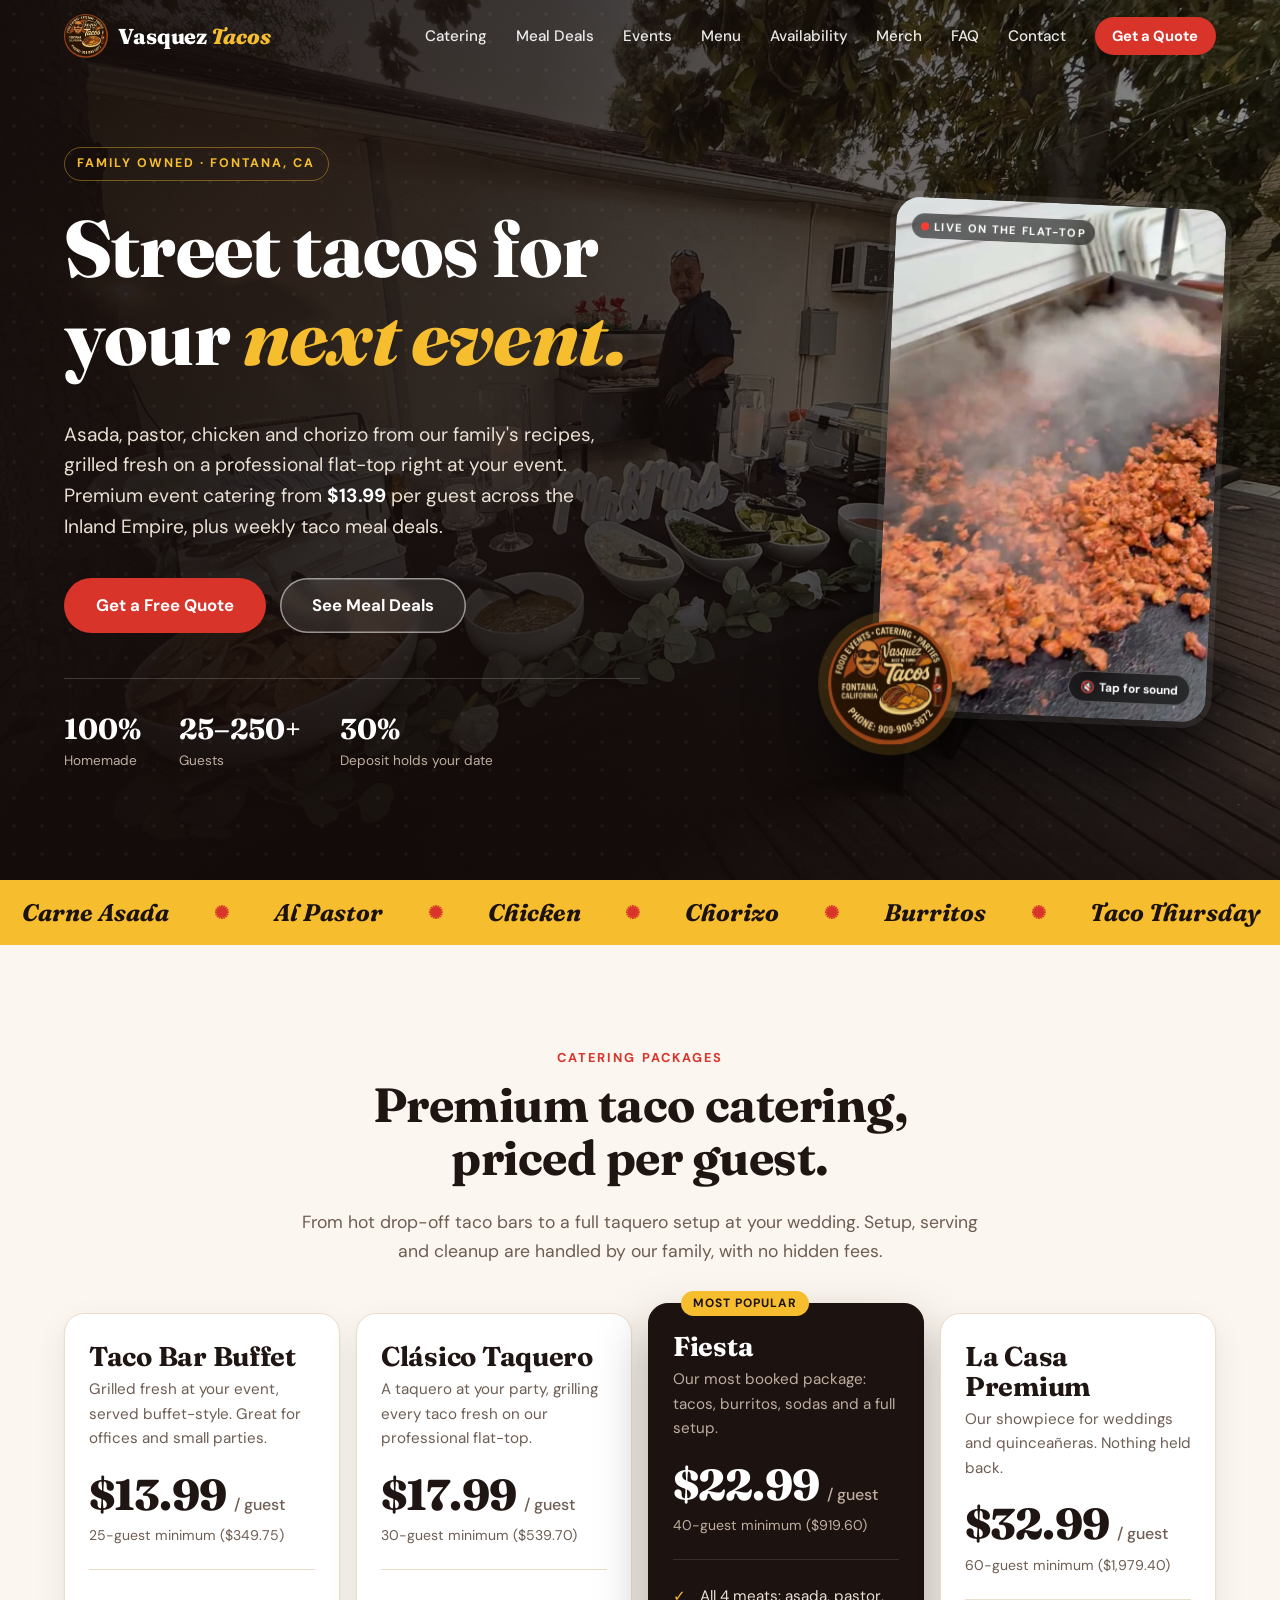
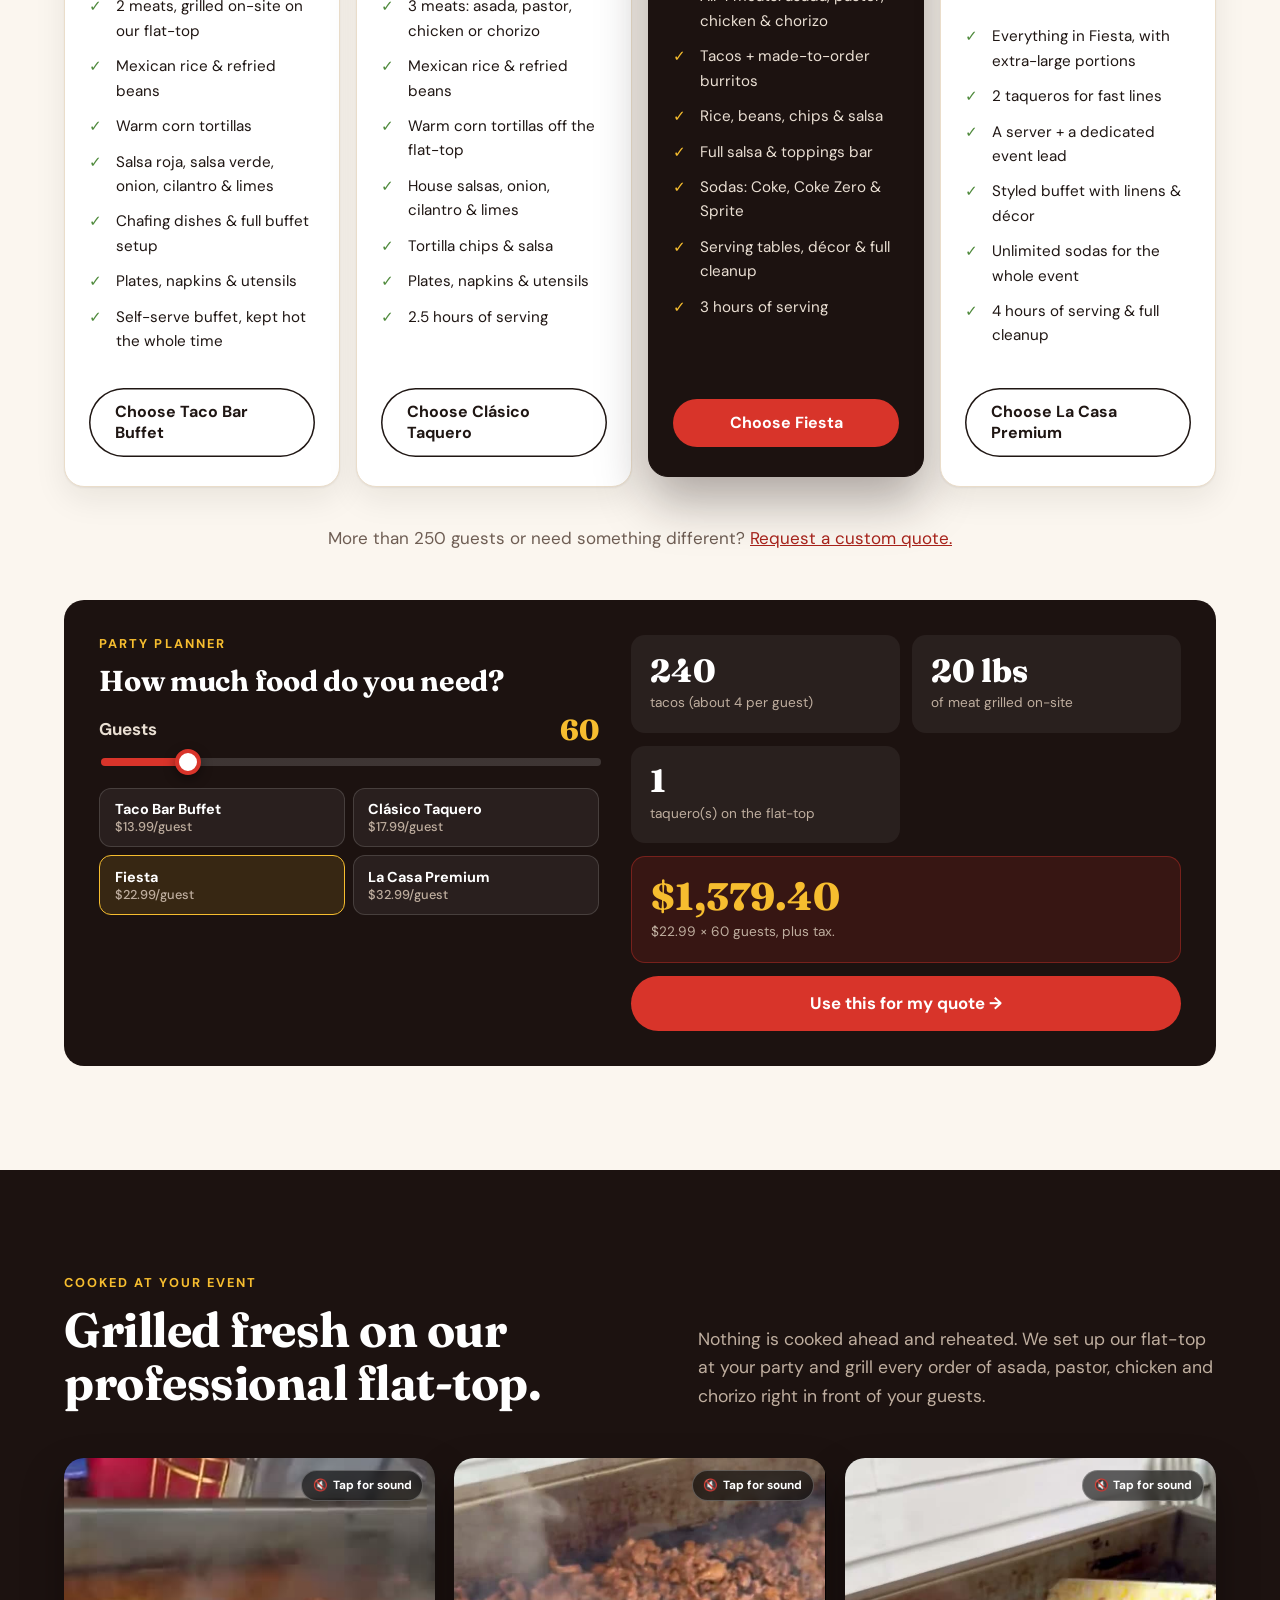
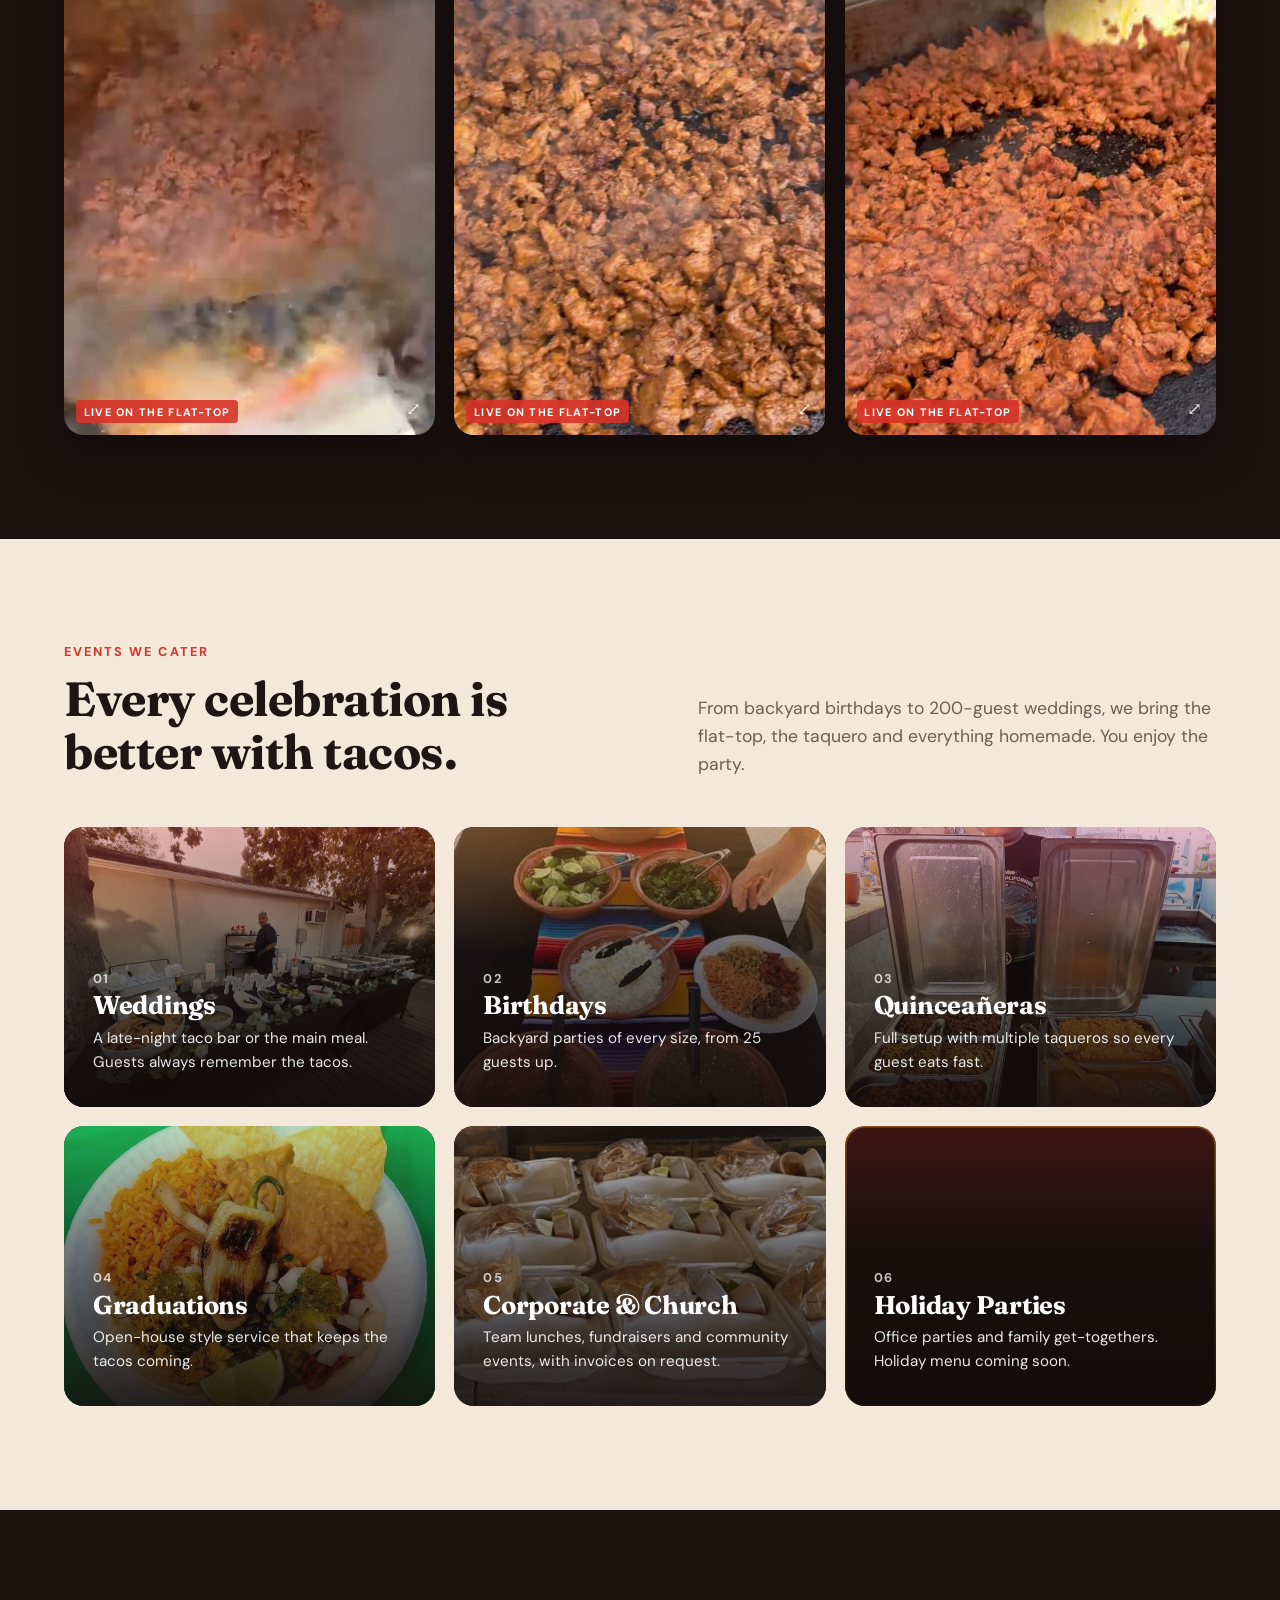
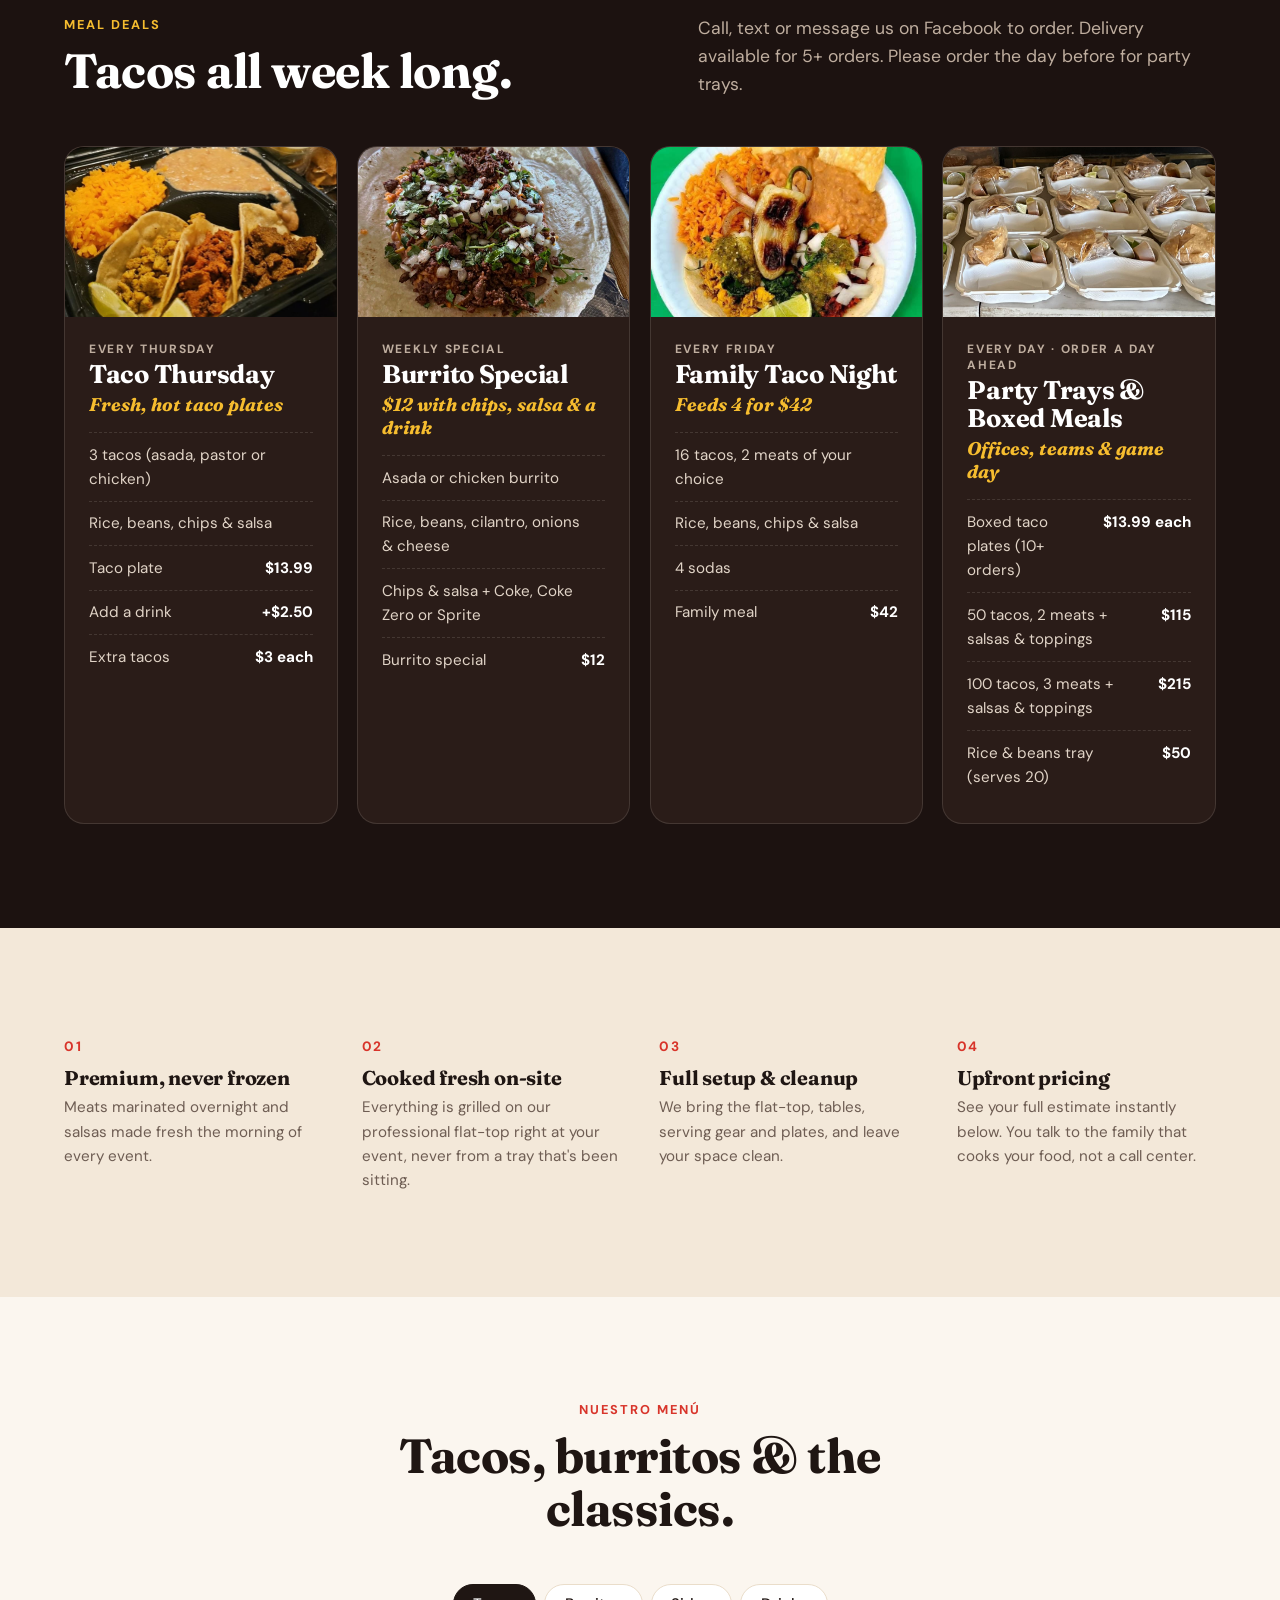
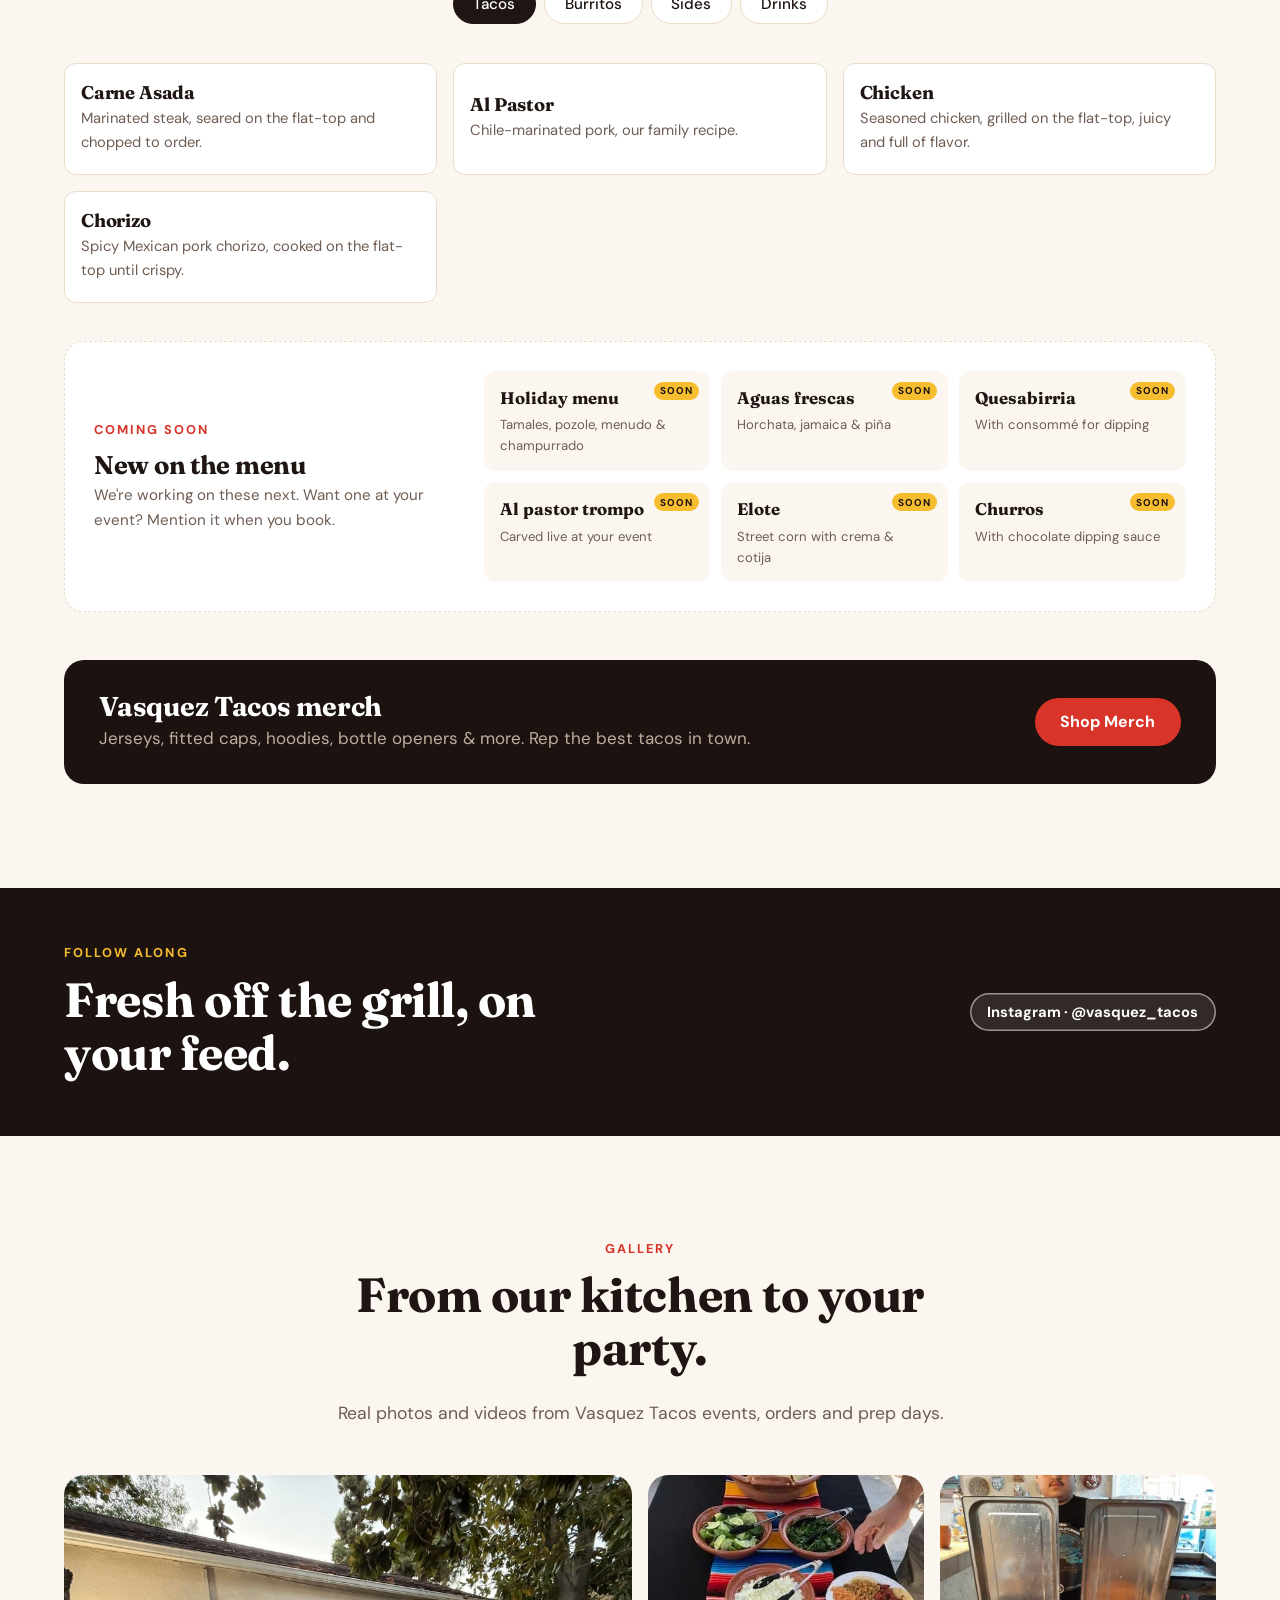
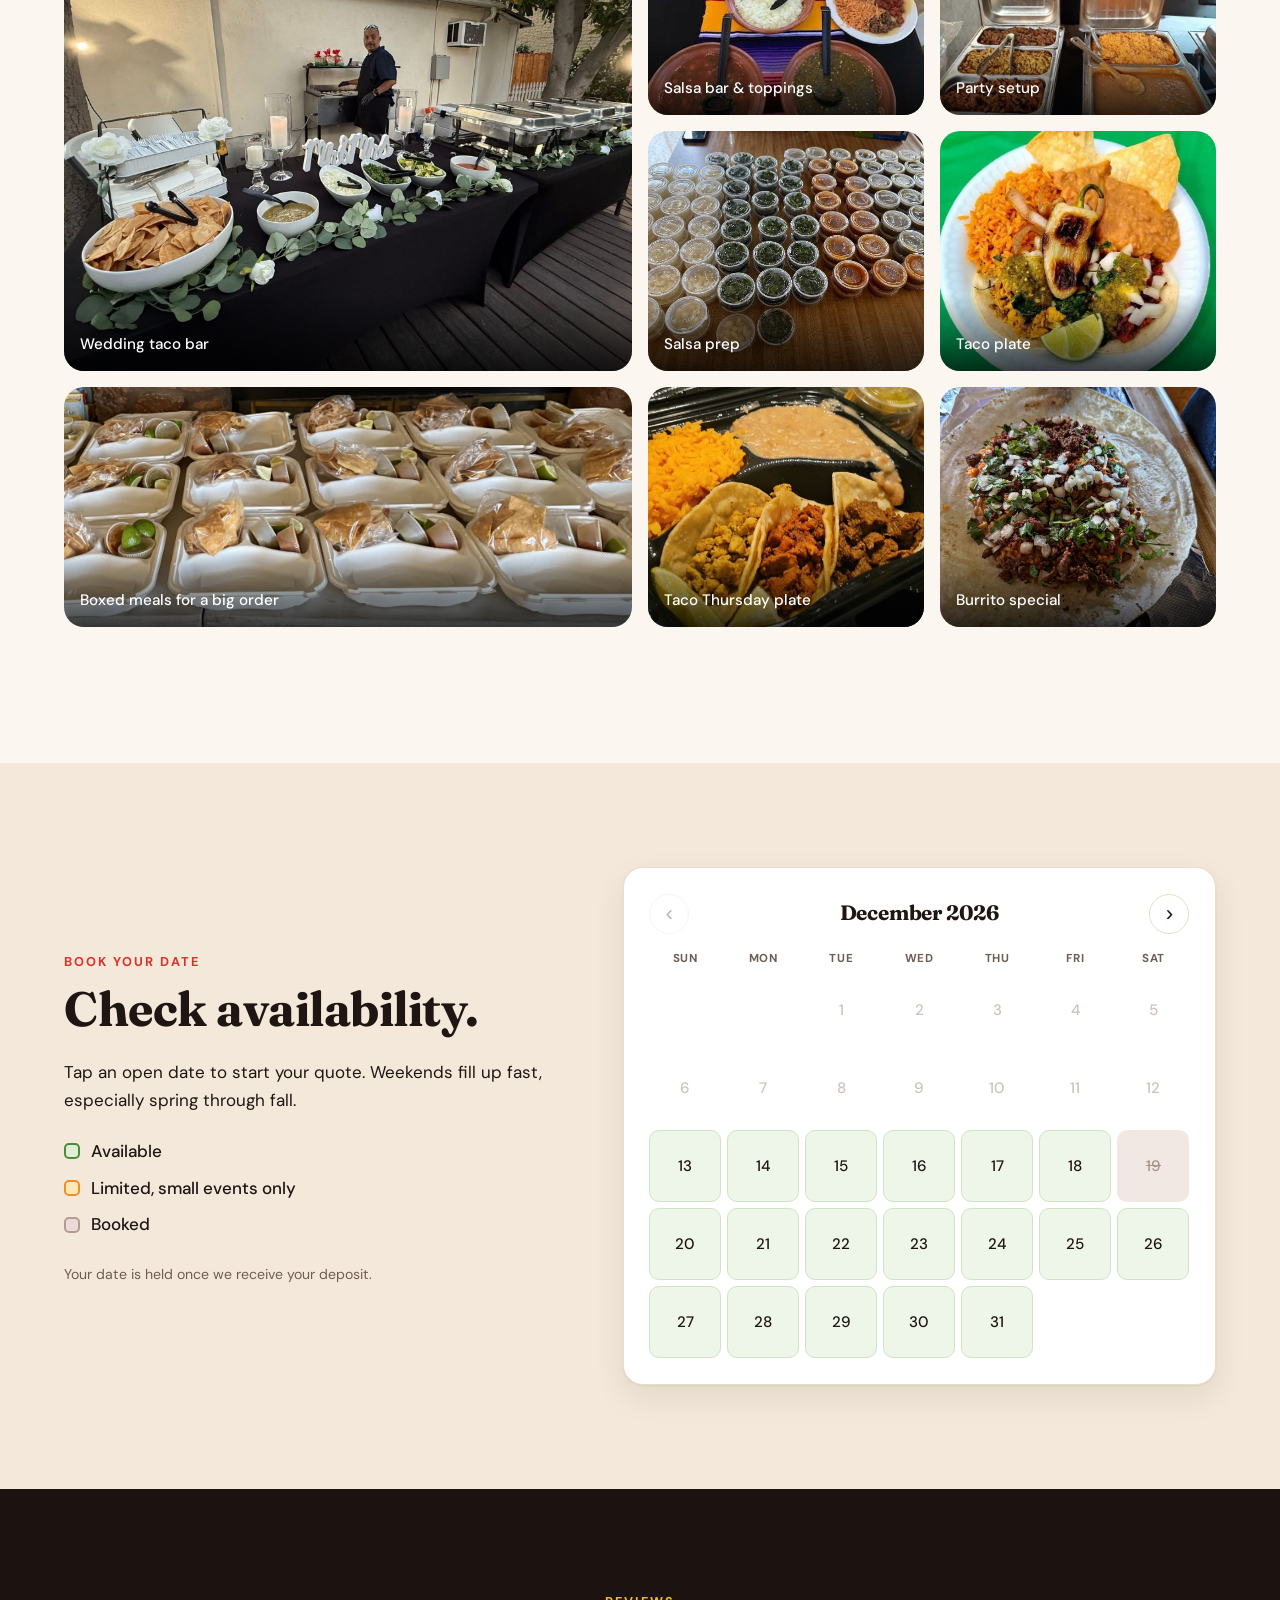
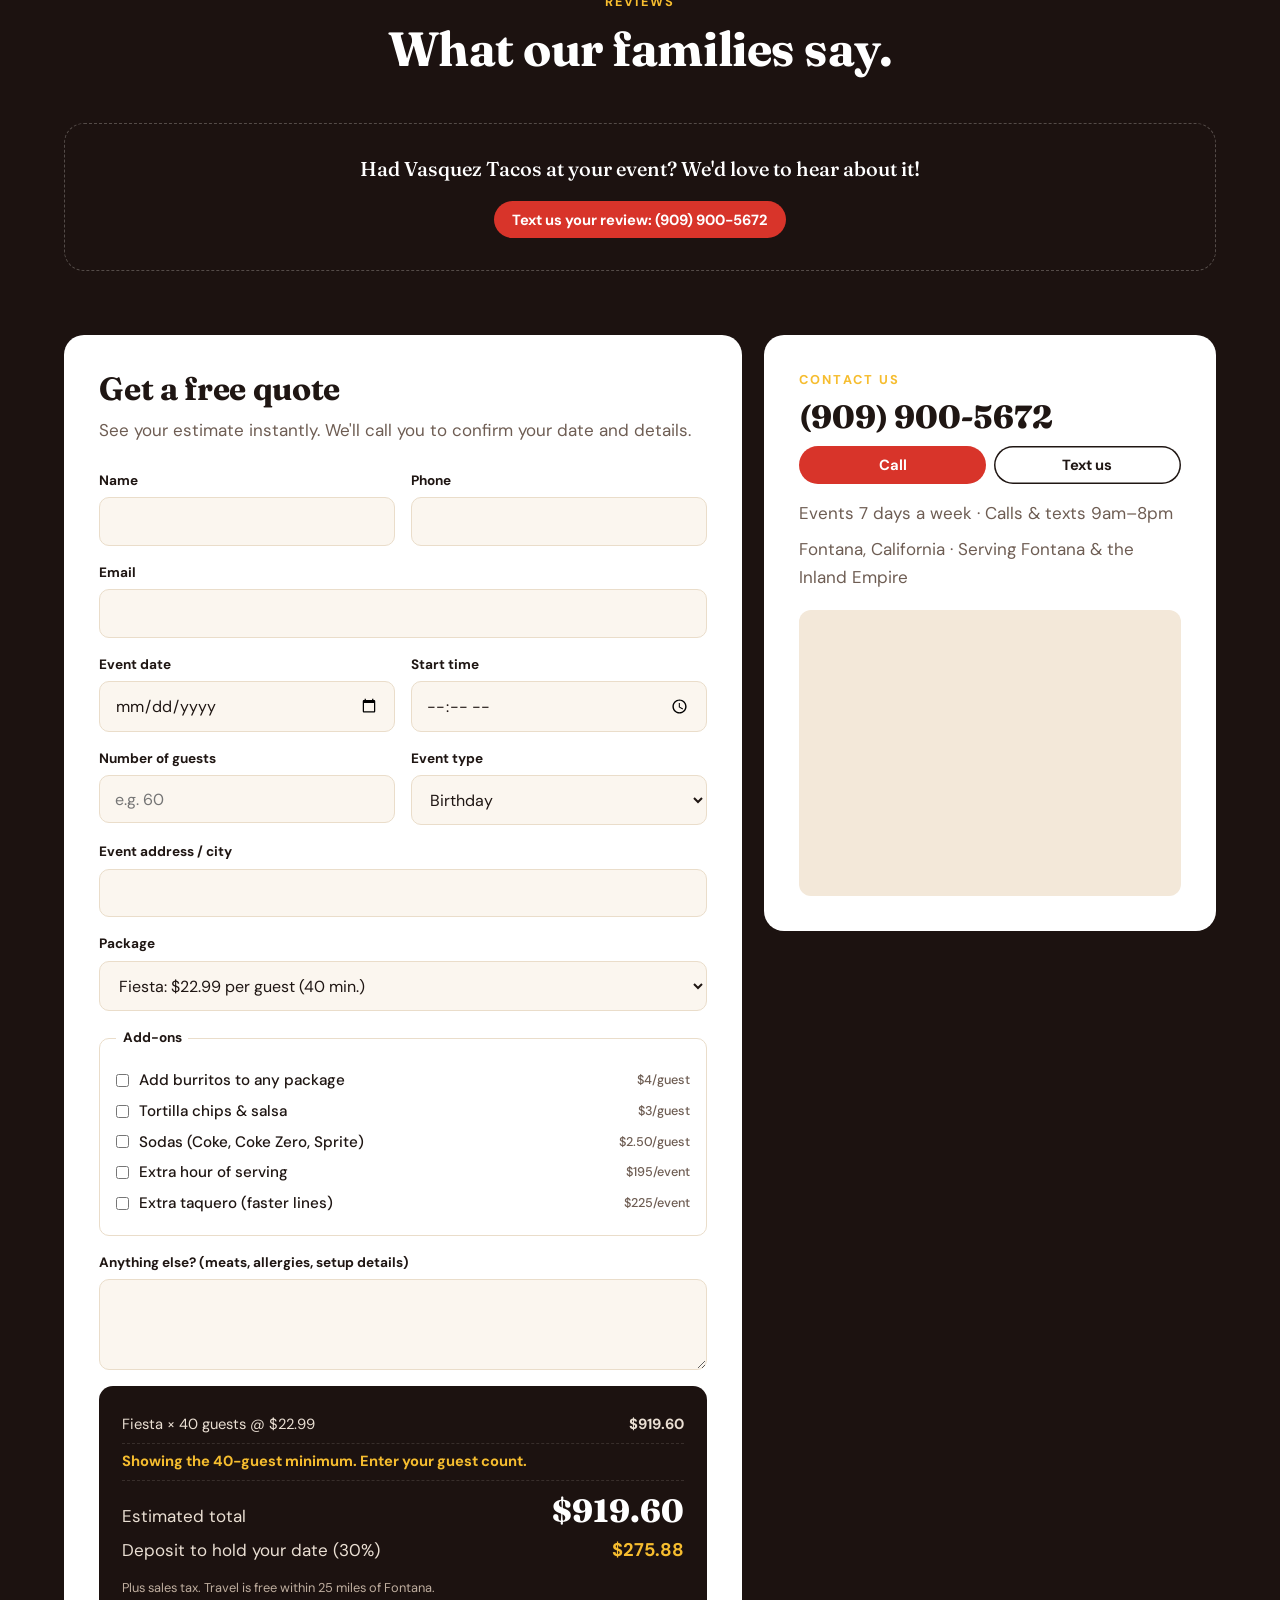
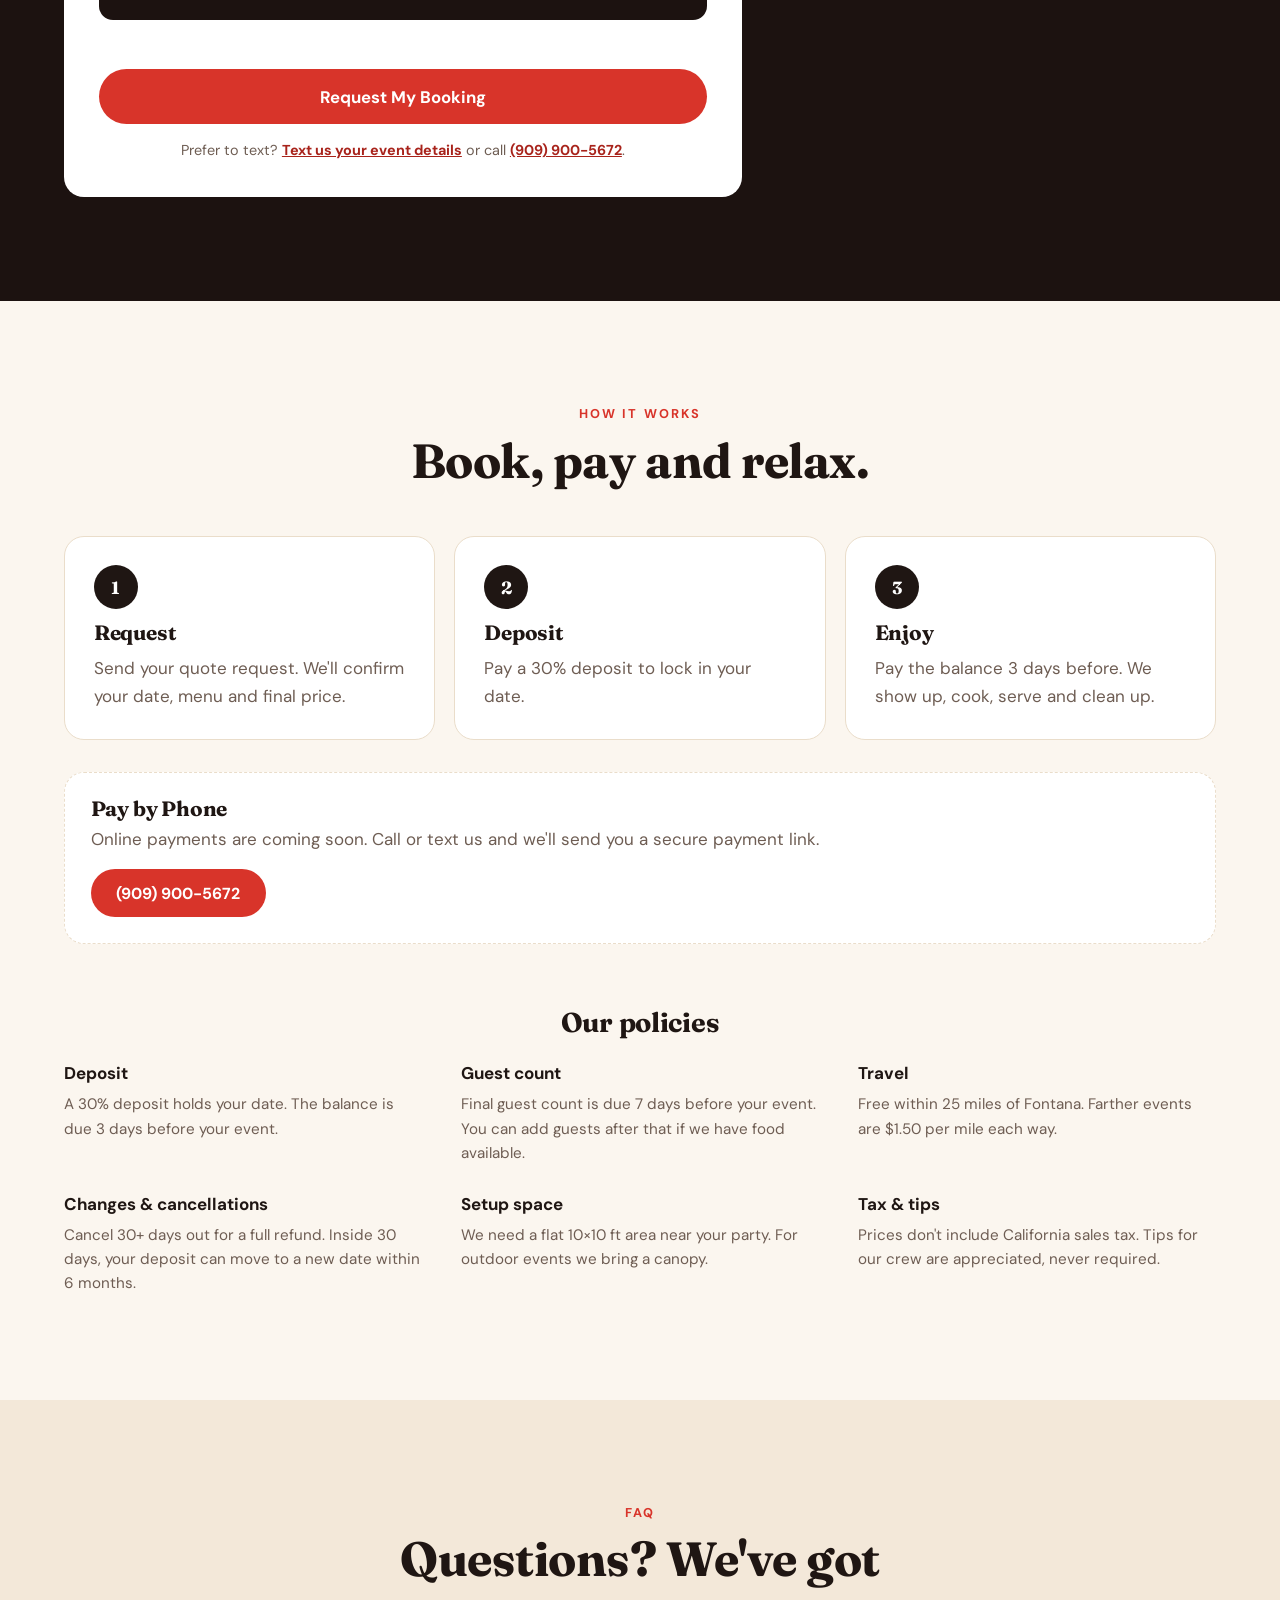
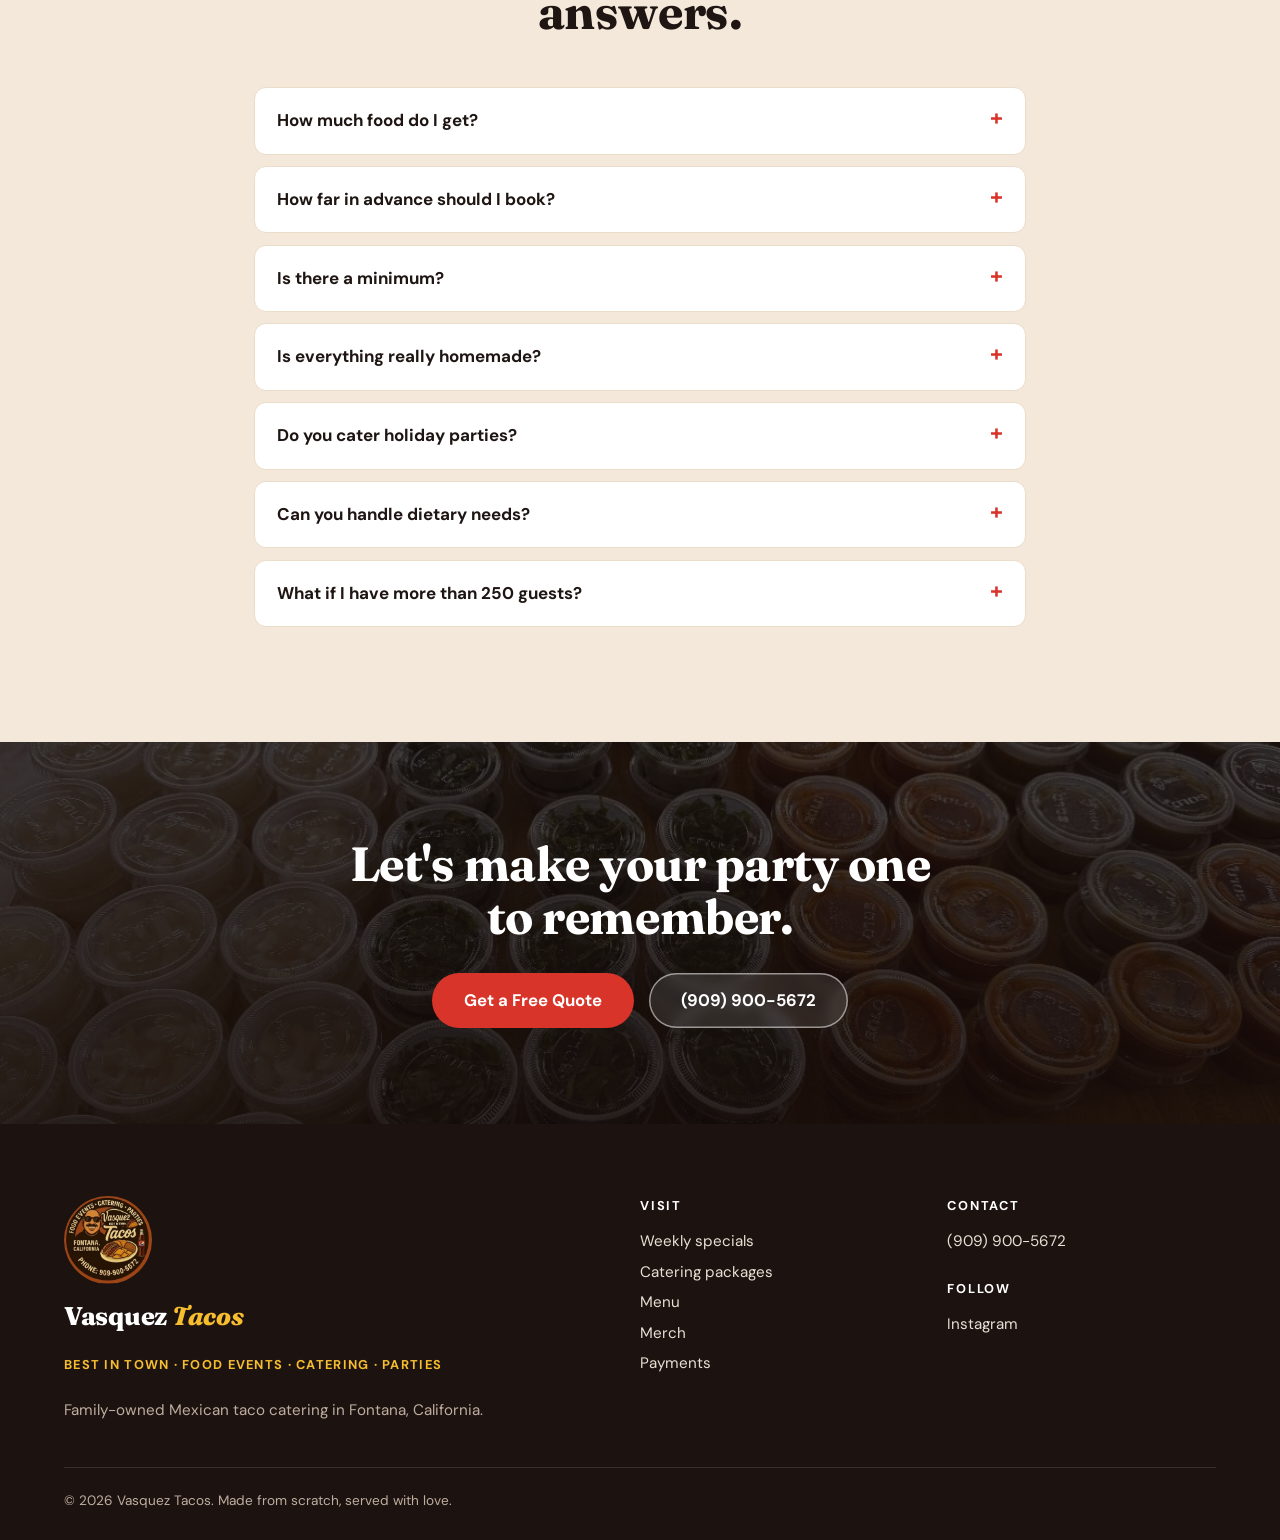
==== index.html @ ffb5591c "Video sound, story viewer, and party planner - Normalized audio on all videos with sound - Tap-for-s" ====
<!doctype html>
<html lang="en">
<head>
  <meta charset="utf-8">
  <meta name="viewport" content="width=device-width, initial-scale=1">
  <title>Vasquez Tacos | Taco Catering in Fontana, CA</title>
  <meta name="description" content="Vasquez Tacos is a family-owned taco catering company in Fontana, California. Premium taco catering from $13.99 per guest, plus Taco Thursday plates and burrito specials.">
  <meta name="theme-color" content="#1c1210">
  <link rel="icon" href="logo.jpg">
  <link rel="preconnect" href="https://fonts.googleapis.com">
  <link rel="preconnect" href="https://fonts.gstatic.com" crossorigin>
  <link href="https://fonts.googleapis.com/css2?family=Fraunces:ital,opsz,wght@0,9..144,500;0,9..144,700;0,9..144,800;1,9..144,700;1,9..144,800&family=DM+Sans:wght@400;500;700&display=swap" rel="stylesheet">
  <link rel="stylesheet" href="styles.css">
</head>
<body>

  <header class="nav">
    <div class="wrap nav-inner">
      <a href="#top" class="logo">
        <img src="logo.jpg" alt="" class="logo-img" width="44" height="44">
        <span class="logo-text">Vasquez <em>Tacos</em></span>
      </a>
      <button class="nav-toggle" aria-label="Open menu" aria-expanded="false">&#9776;</button>
      <nav class="nav-links">
        <a href="#packages">Catering</a>
        <a href="#specials">Meal Deals</a>
        <a href="#events">Events</a>
        <a href="#menu">Menu</a>
        <a href="#availability">Availability</a>
        <a href="merch.html">Merch</a>
        <a href="#faq">FAQ</a>
        <a href="#contact">Contact</a>
        <a href="#quote" class="btn btn-small">Get a Quote</a>
      </nav>
    </div>
  </header>

  <main id="top">

    <!-- HERO -->
    <section class="hero">
      <div class="wrap hero-inner">
        <div>
          <p class="eyebrow">Family owned · Fontana, CA</p>
          <h1>Street tacos for your <em>next event.</em></h1>
          <p class="lead">Asada, pastor, chicken and chorizo from our family's recipes, grilled fresh on a professional flat-top right at your event. Premium event catering from <strong data-from-price></strong> per guest across the Inland Empire, plus weekly taco meal deals.</p>
          <div class="hero-cta">
            <a href="#quote" class="btn btn-lg">Get a Free Quote</a>
            <a href="#specials" class="btn btn-lg btn-ghost">See Meal Deals</a>
          </div>
          <ul class="hero-stats">
            <li><b>100%</b><span>Homemade</span></li>
            <li><b>25–250+</b><span>Guests</span></li>
            <li><b data-deposit-pct-label></b><span>Deposit holds your date</span></li>
          </ul>
          <ul class="badges"></ul>
        </div>
        <div class="hero-media">
          <video class="hero-video" src="media/flat-top-sizzle.mp4" poster="media/flat-top-sizzle.jpg" autoplay muted loop playsinline preload="metadata" aria-label="Al pastor sizzling on the Vasquez Tacos flat-top"></video>
          <span class="hero-live"><i></i>Live on the flat-top</span>
          <img src="logo.jpg" alt="Vasquez Tacos logo: Best in Town, Fontana, California" class="hero-logo" width="257" height="256">
        </div>
      </div>
    </section>

    <!-- MARQUEE -->
    <div class="marquee" aria-hidden="true">
      <div class="marquee-track">
        <span>Carne Asada</span><span>Al Pastor</span><span>Chicken</span><span>Chorizo</span><span>Burritos</span><span>Taco Thursday</span><span>Burrito Special</span><span>Chips &amp; Salsa</span><span>Taco Catering</span><span>Fontana, CA</span>
        <span>Carne Asada</span><span>Al Pastor</span><span>Chicken</span><span>Chorizo</span><span>Burritos</span><span>Taco Thursday</span><span>Burrito Special</span><span>Chips &amp; Salsa</span><span>Taco Catering</span><span>Fontana, CA</span>
      </div>
    </div>

    <!-- PACKAGES -->
    <section class="section" id="packages">
      <div class="wrap">
        <div class="section-head">
          <p class="kicker">Catering packages</p>
          <h2>Premium taco catering, priced per guest.</h2>
          <p>From hot drop-off taco bars to a full taquero setup at your wedding. Setup, serving and cleanup are handled by our family, with no hidden fees.</p>
        </div>
        <div class="packages"></div>
        <p class="packages-note">More than <span data-custom-over></span> guests or need something different? <a href="#quote">Request a custom quote.</a></p>
        <div class="planner">
          <div class="planner-controls">
            <p class="kicker">Party planner</p>
            <h3>How much food do you need?</h3>
            <label class="planner-range">Guests <output>60</output>
              <input type="range" min="25" max="250" step="5" value="60" aria-label="Number of guests">
            </label>
            <div class="planner-pkgs" role="radiogroup" aria-label="Package"></div>
          </div>
          <div class="planner-results" aria-live="polite">
            <div><b data-p="tacos"></b><span>tacos (about 4 per guest)</span></div>
            <div><b data-p="meat"></b><span>of meat grilled on-site</span></div>
            <div><b data-p="taqueros"></b><span>taquero(s) on the flat-top</span></div>
            <div class="planner-total"><b data-p="total"></b><span data-p="note"></span></div>
            <button type="button" class="btn btn-lg planner-use">Use this for my quote →</button>
          </div>
        </div>
      </div>
    </section>

    <!-- FLAT-TOP VIDEOS -->
    <section class="section dark flat-top" id="flat-top">
      <div class="wrap">
        <div class="split-head">
          <div>
            <p class="kicker">Cooked at your event</p>
            <h2>Grilled fresh on our professional flat-top.</h2>
          </div>
          <p>Nothing is cooked ahead and reheated. We set up our flat-top at your party and grill every order of asada, pastor, chicken and chorizo right in front of your guests.</p>
        </div>
        <div class="flat-top-videos"></div>
      </div>
    </section>

    <!-- EVENTS -->
    <section class="section alt" id="events">
      <div class="wrap">
        <div class="split-head">
          <div>
            <p class="kicker">Events we cater</p>
            <h2>Every celebration is better with tacos.</h2>
          </div>
          <p>From backyard birthdays to 200-guest weddings, we bring the flat-top, the taquero and everything homemade. You enjoy the party.</p>
        </div>
        <div class="events">
          <article class="event-card c1" style="--bg: url(images/wedding-setup.jpg)"><span>01</span><h3>Weddings</h3><p>A late-night taco bar or the main meal. Guests always remember the tacos.</p></article>
          <article class="event-card c2" style="--bg: url(images/salsa-bar.jpg)"><span>02</span><h3>Birthdays</h3><p>Backyard parties of every size, from 25 guests up.</p></article>
          <article class="event-card c3" style="--bg: url(images/chafing-trays.jpg)"><span>03</span><h3>Quinceañeras</h3><p>Full setup with multiple taqueros so every guest eats fast.</p></article>
          <article class="event-card c4" style="--bg: url(images/taco-plate.jpg)"><span>04</span><h3>Graduations</h3><p>Open-house style service that keeps the tacos coming.</p></article>
          <article class="event-card c5" style="--bg: url(images/boxed-meals.jpg)"><span>05</span><h3>Corporate &amp; Church</h3><p>Team lunches, fundraisers and community events, with invoices on request.</p></article>
          <article class="event-card c6 holiday-event"><span>06</span><h3>Holiday Parties</h3><p>Office parties and family get-togethers. Holiday menu coming soon.</p></article>
        </div>

        <article class="holiday" hidden>
          <div class="holiday-head">
            <p class="kicker">Holiday events only</p>
            <h3 class="holiday-title"></h3>
            <p class="holiday-note"></p>
          </div>
          <dl class="price-list holiday-list"></dl>
        </article>
      </div>
    </section>

    <!-- MEAL DEALS -->
    <section class="section dark" id="specials">
      <div class="wrap">
        <div class="split-head">
          <div>
            <p class="kicker">Meal deals</p>
            <h2>Tacos all week long.</h2>
          </div>
          <p data-pickup></p>
        </div>
        <div class="specials"></div>
      </div>
    </section>

    <!-- WHY CHOOSE -->
    <section class="section alt">
      <div class="wrap why">
        <div class="why-item"><b>01</b><h3>Premium, never frozen</h3><p>Meats marinated overnight and salsas made fresh the morning of every event.</p></div>
        <div class="why-item"><b>02</b><h3>Cooked fresh on-site</h3><p>Everything is grilled on our professional flat-top right at your event, never from a tray that's been sitting.</p></div>
        <div class="why-item"><b>03</b><h3>Full setup &amp; cleanup</h3><p>We bring the flat-top, tables, serving gear and plates, and leave your space clean.</p></div>
        <div class="why-item"><b>04</b><h3>Upfront pricing</h3><p>See your full estimate instantly below. You talk to the family that cooks your food, not a call center.</p></div>
      </div>
    </section>

    <!-- MENU -->
    <section class="section" id="menu">
      <div class="wrap">
        <div class="section-head">
          <p class="kicker">Nuestro menú</p>
          <h2>Tacos, burritos &amp; the classics.</h2>
        </div>
        <div class="menu-tabs" role="tablist"></div>
        <div class="menu-grid"></div>

        <div class="coming-soon" hidden>
          <div class="cs-head">
            <p class="kicker">Coming soon</p>
            <h3>New on the menu</h3>
            <p>We're working on these next. Want one at your event? Mention it when you book.</p>
          </div>
          <ul class="cs-list"></ul>
        </div>
        <div class="merch-teaser">
          <div><h3>Vasquez Tacos merch</h3><p>Jerseys, fitted caps, hoodies, bottle openers &amp; more. Rep the best tacos in town.</p></div>
          <a href="merch.html" class="btn">Shop Merch</a>
        </div>
      </div>
    </section>

    <!-- SOCIAL CLIPS -->
    <section class="section dark" id="social" hidden>
      <div class="wrap">
        <div class="split-head">
          <div>
            <p class="kicker">Follow along</p>
            <h2>Fresh off the grill, on your feed.</h2>
          </div>
          <div class="follow"></div>
        </div>
        <div class="clips"></div>
      </div>
    </section>

    <!-- GALLERY -->
    <section class="section" id="gallery" hidden>
      <div class="wrap">
        <div class="section-head">
          <p class="kicker">Gallery</p>
          <h2>From our kitchen to your party.</h2>
          <p>Real photos and videos from Vasquez Tacos events, orders and prep days.</p>
        </div>
        <div class="gallery"></div>
        <div class="gallery-more-wrap"><button class="btn btn-outline gallery-more" hidden></button></div>
      </div>
    </section>

    <!-- AVAILABILITY -->
    <section class="section alt" id="availability">
      <div class="wrap avail-grid">
        <div>
          <p class="kicker">Book your date</p>
          <h2>Check availability.</h2>
          <p>Tap an open date to start your quote. Weekends fill up fast, especially spring through fall.</p>
          <ul class="legend">
            <li><i class="dot open"></i>Available</li>
            <li><i class="dot limited"></i>Limited, small events only</li>
            <li><i class="dot booked"></i>Booked</li>
          </ul>
          <p class="fine">Your date is held once we receive your deposit.</p>
        </div>
        <div class="calendar" aria-live="polite">
          <div class="cal-head">
            <button class="cal-nav" data-dir="-1" aria-label="Previous month">&#8249;</button>
            <h3 class="cal-title"></h3>
            <button class="cal-nav" data-dir="1" aria-label="Next month">&#8250;</button>
          </div>
          <div class="cal-days"><span>Sun</span><span>Mon</span><span>Tue</span><span>Wed</span><span>Thu</span><span>Fri</span><span>Sat</span></div>
          <div class="cal-grid"></div>
        </div>
      </div>
    </section>

    <!-- REVIEWS + QUOTE + CONTACT -->
    <section class="section dark" id="reviews">
      <div class="wrap">
        <div class="section-head">
          <p class="kicker">Reviews</p>
          <h2>What our families say.</h2>
        </div>
        <div class="reviews"></div>

        <div class="quote-grid" id="quote">
          <form class="card book-form" novalidate>
            <h2>Get a free quote</h2>
            <p class="form-sub">See your estimate instantly. We'll call you to confirm your date and details.</p>

            <div class="row">
              <label>Name<input name="name" required autocomplete="name"></label>
              <label>Phone<input name="phone" type="tel" required autocomplete="tel" inputmode="tel"></label>
            </div>
            <label>Email<input name="email" type="email" required autocomplete="email"></label>
            <div class="row">
              <label>Event date<input name="date" type="date" required></label>
              <label>Start time<input name="time" type="time"></label>
            </div>
            <div class="row">
              <label>Number of guests<input name="guests" type="number" min="1" step="1" required inputmode="numeric" placeholder="e.g. 60"></label>
              <label>Event type
                <select name="eventType">
                  <option>Birthday</option><option>Wedding</option><option>Quinceañera</option>
                  <option>Graduation</option><option>Baptism</option><option>Corporate</option>
                  <option>Church / Community</option><option>Holiday Party</option><option>Other</option>
                </select>
              </label>
            </div>
            <label>Event address / city<input name="location" required></label>
            <label>Package<select name="package"></select></label>

            <fieldset class="addons"><legend>Add-ons</legend></fieldset>

            <label>Anything else? (meats, allergies, setup details)<textarea name="notes" rows="3"></textarea></label>

            <div class="estimate" aria-live="polite">
              <dl class="quote-lines"></dl>
              <div class="quote-total"><span>Estimated total</span><strong data-total>$0</strong></div>
              <div class="quote-deposit"><span>Deposit to hold your date (<span data-deposit-pct></span>%)</span><strong data-deposit>$0</strong></div>
              <p class="estimate-fine">Plus sales tax. Travel is free within 25 miles of Fontana.</p>
            </div>

            <p class="form-msg" role="status"></p>
            <button class="btn btn-full btn-lg" type="submit">Request My Booking</button>
            <p class="form-alt">Prefer to text? <a data-sms>Text us your event details</a> or call <a data-phone></a>.</p>
          </form>

          <aside class="card contact" id="contact">
            <p class="kicker">Contact us</p>
            <p class="contact-phone"><a data-phone></a></p>
            <div class="contact-actions">
              <a data-phone class="btn btn-small">Call</a>
              <a data-sms class="btn btn-small btn-outline">Text us</a>
            </div>
            <p><a data-email></a></p>
            <p data-hours></p>
            <p data-area></p>
            <div class="map">
              <iframe data-map title="Map of Vasquez Tacos location" loading="lazy" referrerpolicy="no-referrer-when-downgrade"
                src="https://www.google.com/maps?q=Fontana,+CA&z=12&output=embed"></iframe>
            </div>
          </aside>
        </div>
      </div>
    </section>

    <!-- HOW IT WORKS + PAYMENTS -->
    <section class="section" id="pay">
      <div class="wrap">
        <div class="section-head">
          <p class="kicker">How it works</p>
          <h2>Book, pay and relax.</h2>
        </div>
        <div class="pay-steps">
          <div class="step"><b>1</b><h3>Request</h3><p>Send your quote request. We'll confirm your date, menu and final price.</p></div>
          <div class="step"><b>2</b><h3>Deposit</h3><p>Pay a <span data-deposit-pct></span>% deposit to lock in your date.</p></div>
          <div class="step"><b>3</b><h3>Enjoy</h3><p>Pay the balance 3 days before. We show up, cook, serve and clean up.</p></div>
        </div>
        <div class="pay-options"></div>

        <h3 class="policies-title">Our policies</h3>
        <dl class="policies"></dl>
      </div>
    </section>

    <!-- FAQ -->
    <section class="section alt" id="faq">
      <div class="wrap narrow">
        <div class="section-head"><p class="kicker">FAQ</p><h2>Questions? We've got answers.</h2></div>
        <div class="faq-list"></div>
      </div>
    </section>

    <!-- CTA -->
    <section class="cta-band">
      <div class="wrap">
        <h2>Let's make your party one to remember.</h2>
        <div class="hero-cta">
          <a href="#quote" class="btn btn-lg">Get a Free Quote</a>
          <a data-phone class="btn btn-lg btn-ghost"></a>
        </div>
      </div>
    </section>

  </main>

  <!-- Mobile quick-action bar -->
  <nav class="mobile-bar" aria-label="Quick actions">
    <a data-phone class="mb-call" aria-label="Call us">Call</a>
    <a data-sms class="mb-text" aria-label="Text us">Text</a>
    <a href="#quote" class="btn mb-book">Book Now</a>
  </nav>

  <footer class="footer">
    <div class="wrap footer-grid">
      <div>
        <img src="logo.jpg" alt="" class="footer-logo" width="88" height="88">
        <p class="logo-text">Vasquez <em>Tacos</em></p>
        <p class="footer-tag">Best in Town · Food Events · Catering · Parties</p>
        <p>Family-owned Mexican taco catering in Fontana, California.</p>
      </div>
      <div>
        <h4>Visit</h4>
        <p><a href="#specials">Weekly specials</a><br><a href="#packages">Catering packages</a><br><a href="#menu">Menu</a><br><a href="merch.html">Merch</a><br><a href="#pay">Payments</a></p>
      </div>
      <div>
        <h4>Contact</h4>
        <p><a data-phone></a><br><a data-email></a></p>
        <h4>Follow</h4>
        <p class="socials"></p>
      </div>
    </div>
    <div class="wrap">
      <details class="credits">
        <summary>Photo credits</summary>
        <ul></ul>
      </details>
      <p class="copyright">&copy; <span data-year></span> Vasquez Tacos. Made from scratch, served with love.</p>
    </div>
  </footer>

  <script src="config.js"></script>
  <script src="script.js"></script>
</body>
</html>
---- styles.css ----
/* Vasquez Tacos — modern warm theme built from the logo colors */
:root {
  --cream: #fbf6ef;
  --cream-2: #f3e8d9;
  --line: #eaddca;
  --ink: #1f1613;
  --muted: #6e5d53;
  --night: #1c1210;
  --night-2: #2a1c18;
  --night-line: rgba(251, 246, 239, .12);
  --red: #d8342a;
  --red-dark: #a8231b;
  --yellow: #f6bd2f;
  --orange: #ef8f2a;
  --green: #4f8a3c;
  --radius: 20px;
  --radius-sm: 12px;
  --shadow: 0 1px 2px rgba(31, 22, 19, .06), 0 12px 32px rgba(31, 22, 19, .08);
  --display: "Fraunces", Georgia, serif;
  --body: "DM Sans", system-ui, -apple-system, "Segoe UI", sans-serif;
}

* { box-sizing: border-box; }
[hidden] { display: none !important; }
html { scroll-behavior: smooth; scroll-padding-top: 76px; }
body { margin: 0; font-family: var(--body); font-size: 17px; line-height: 1.6; color: var(--ink); background: var(--cream); -webkit-font-smoothing: antialiased; }
img { max-width: 100%; display: block; }
a { color: var(--red-dark); }
h1, h2, h3 { font-family: var(--display); font-weight: 700; line-height: 1.1; margin: 0 0 .5em; letter-spacing: -.01em; }
h2 { font-size: clamp(2rem, 4.2vw, 3rem); }
h3 { font-size: 1.3rem; }

.wrap { width: 100%; max-width: 1200px; margin: 0 auto; padding-inline: 24px; }
.narrow { max-width: 820px; }
.section { padding-block: 104px; }
.section.alt { background: var(--cream-2); }
.section.dark { background: var(--night); color: #eadfd3; }
.section.dark h2, .section.dark h3 { color: #fff; }
.section-head { text-align: center; max-width: 680px; margin: 0 auto 3rem; }
.section-head p:not(.kicker) { margin: 0; color: var(--muted); font-size: 1.1rem; }
.dark .section-head p:not(.kicker) { color: #bfae9f; }
.kicker { font: 700 .8rem var(--body); letter-spacing: .16em; text-transform: uppercase; color: var(--red); margin: 0 0 .8rem; }
.dark .kicker { color: var(--yellow); }
.split-head { display: grid; grid-template-columns: 1.1fr 1fr; gap: 2rem 4rem; align-items: end; margin-bottom: 3rem; }
.split-head h2 { margin: 0; }
.split-head > p { margin: 0; color: var(--muted); font-size: 1.1rem; }
.dark .split-head > p { color: #bfae9f; }
.fine { font-size: .88rem; color: var(--muted); }

/* Buttons */
.btn {
  display: inline-flex; align-items: center; justify-content: center; gap: .4em;
  border: 0; cursor: pointer; text-decoration: none;
  background: var(--red); color: #fff;
  font: 700 1rem var(--body);
  padding: .85em 1.6em; border-radius: 999px;
  transition: background .2s, transform .2s, box-shadow .2s;
}
.btn:hover { background: var(--red-dark); transform: translateY(-1px); box-shadow: 0 10px 24px rgba(216, 52, 42, .3); }
.btn:disabled { opacity: .7; cursor: wait; }
.btn-lg { font-size: 1.05rem; padding: 1em 1.9em; }
.btn-small { padding: .6em 1.2em; font-size: .92rem; }
.btn-full { width: 100%; }
.btn-ghost { background: rgba(255,255,255,.1); color: #fff; box-shadow: inset 0 0 0 1.5px rgba(255,255,255,.5); backdrop-filter: blur(6px); }
.btn-ghost:hover { background: #fff; color: var(--ink); box-shadow: none; }
.btn-outline { background: transparent; color: var(--ink); box-shadow: inset 0 0 0 1.5px var(--ink); }
.btn-outline:hover { background: var(--ink); color: #fff; box-shadow: none; }

/* Nav: transparent over the hero, solid once you scroll */
.nav { position: fixed; inset: 0 0 auto; z-index: 50; transition: background .3s, box-shadow .3s; }
.nav.scrolled, .nav.menu-open { background: rgba(251, 246, 239, .92); backdrop-filter: blur(14px); box-shadow: 0 1px 0 var(--line); }
.nav-inner { display: flex; align-items: center; justify-content: space-between; min-height: 72px; gap: 1rem; }
.logo { display: flex; align-items: center; gap: .65rem; text-decoration: none; }
.logo-img { width: 44px; height: 44px; border-radius: 50%; object-fit: cover; }
.logo-text { font: 800 1.35rem var(--display); color: #fff; margin: 0; letter-spacing: -.01em; transition: color .3s; }
.logo-text em { font-style: italic; color: var(--yellow); }
.nav.scrolled .logo-text, .nav.menu-open .logo-text { color: var(--ink); }
.nav.scrolled .logo-text em, .nav.menu-open .logo-text em { color: var(--red); }
.nav-links { display: flex; align-items: center; gap: 1.8rem; }
.nav-links a:not(.btn) { color: rgba(255,255,255,.9); text-decoration: none; font-weight: 500; font-size: .95rem; transition: color .2s; }
.nav-links a:not(.btn):hover { color: var(--yellow); }
.nav.scrolled .nav-links a:not(.btn) { color: var(--ink); }
.nav.scrolled .nav-links a:not(.btn):hover { color: var(--red); }
.nav-toggle { display: none; background: none; border: 0; color: #fff; font-size: 1.8rem; cursor: pointer; }
.nav.scrolled .nav-toggle, .nav.menu-open .nav-toggle { color: var(--ink); }

/* Hero */
.hero {
  position: relative; color: #fff; overflow: hidden;
  min-height: min(100vh, 880px); min-height: min(100svh, 880px); display: flex; align-items: center;
  padding-block: 120px 80px;
  background:
    linear-gradient(90deg, rgba(20,12,10,.95) 0%, rgba(20,12,10,.82) 42%, rgba(20,12,10,.45) 100%),
    linear-gradient(0deg, rgba(20,12,10,.7), transparent 40%),
    url("images/wedding-setup.jpg") center/cover no-repeat,
    var(--night);
}
/* Papel picado-style dotted texture */
.hero::before {
  content: ""; position: absolute; inset: 0; opacity: .04; pointer-events: none;
  background: radial-gradient(circle, #fff 1.5px, transparent 2px) 0 0/28px 28px;
}
.hero-inner { position: relative; z-index: 1; display: grid; grid-template-columns: 1.4fr 1fr; gap: 3rem; align-items: center; }
.hero h1 { font-size: clamp(2.6rem, 6.4vw, 5rem); max-width: 13ch; color: #fff; font-weight: 800; }
.hero h1 em { color: var(--yellow); }
.eyebrow { display: inline-block; font-weight: 700; font-size: .78rem; letter-spacing: .16em; text-transform: uppercase; color: var(--yellow); margin: 0 0 1.4rem; padding: .5em 1em; border: 1px solid rgba(246,189,47,.4); border-radius: 999px; }
.lead { font-size: 1.2rem; max-width: 34rem; margin: 0 0 2.2rem; color: #eadfd3; }
.lead strong { color: #fff; }
.hero-cta { display: flex; gap: .9rem; flex-wrap: wrap; }
.hero-stats { list-style: none; display: flex; flex-wrap: wrap; gap: 2.4rem; padding: 2rem 0 0; margin: 2.8rem 0 0; border-top: 1px solid rgba(255,255,255,.18); max-width: 36rem; }
.hero-stats b { display: block; font: 700 1.8rem var(--display); color: #fff; }
.hero-stats span { font-size: .85rem; color: #bfae9f; }
.badges { list-style: none; display: flex; flex-wrap: wrap; gap: .5rem; padding: 0; margin: 1.6rem 0 0; }
.badges:empty { display: none; }
.badges li { font-size: .82rem; font-weight: 700; padding: .45em .9em; border-radius: 999px; background: rgba(255,255,255,.12); }
.badges li::before { content: "✓ "; color: var(--yellow); }
.hero-media { position: relative; justify-self: end; width: min(100%, 330px); aspect-ratio: 9 / 14; border-radius: 24px; box-shadow: 0 0 0 6px rgba(255,255,255,.08), 0 40px 80px rgba(0,0,0,.6); transform: rotate(2.5deg); }
.hero-video { width: 100%; height: 100%; object-fit: cover; border-radius: 24px; display: block; background: #000; }
.hero-live { position: absolute; top: 16px; left: 16px; display: inline-flex; align-items: center; gap: .45em; font: 700 .7rem var(--body); letter-spacing: .12em; text-transform: uppercase; color: #fff; background: rgba(0,0,0,.55); backdrop-filter: blur(6px); padding: .5em .8em; border-radius: 999px; }
.hero-live i { width: 8px; height: 8px; border-radius: 50%; background: #ff3b30; box-shadow: 0 0 0 0 rgba(255,59,48,.6); animation: live-dot 1.6s infinite; }
@keyframes live-dot { 70% { box-shadow: 0 0 0 8px rgba(255,59,48,0); } 100% { box-shadow: 0 0 0 0 rgba(255,59,48,0); } }
.hero-media .hero-logo { position: absolute; left: -48px; bottom: -36px; width: 124px; transform: rotate(-2.5deg); }
.hero-logo { justify-self: end; align-self: end; width: min(100%, 230px); height: auto; aspect-ratio: 1; object-fit: cover; border-radius: 50%; box-shadow: 0 0 0 10px rgba(246,189,47,.15), 0 30px 80px rgba(0,0,0,.6); animation: spin-in 1s ease-out both .3s; }
@keyframes spin-in { from { opacity: 0; transform: rotate(-20deg) scale(.8); } }

/* Marquee */
.marquee { background: var(--yellow); color: var(--night); overflow: hidden; padding-block: 18px; }
.marquee-track { display: flex; width: max-content; animation: marquee 40s linear infinite; }
.marquee span { font: italic 700 1.5rem var(--display); padding-inline: 1.4rem; white-space: nowrap; display: flex; align-items: center; gap: 2.8rem; }
.marquee span::after { content: "✺"; font-style: normal; color: var(--red); font-size: 1.1rem; }
@keyframes marquee { to { transform: translateX(-50%); } }

/* Events */
.events { display: grid; grid-template-columns: repeat(3, 1fr); gap: 1.2rem; }
.event-card { border-radius: var(--radius); padding: 2rem 1.8rem; min-height: 280px; isolation: isolate; display: flex; flex-direction: column; justify-content: flex-end; color: #fff; position: relative; overflow: hidden; transition: transform .3s; }
.event-card:hover { transform: translateY(-4px); }
.event-card::before { content: ""; position: absolute; inset: 0; z-index: -1; background: var(--bg, none) center/cover no-repeat; transition: transform .6s; }
.event-card:hover::before { transform: scale(1.06); }
.event-card::after { content: ""; position: absolute; inset: 0; z-index: -1; background: linear-gradient(180deg, rgba(var(--tint), .35) 0%, rgba(20,12,10,.55) 45%, rgba(20,12,10,.92) 100%); }
.event-card span { font: 700 .8rem var(--body); letter-spacing: .12em; opacity: .75; }
.event-card h3 { color: #fff; font-size: 1.6rem; margin: .3rem 0 .4rem; }
.event-card p { margin: 0; font-size: .95rem; opacity: .9; }
.event-card { background: var(--night); }
.event-card.c1 { --tint: 216, 52, 42; }
.event-card.c2 { --tint: 239, 143, 42; }
.event-card.c3 { --tint: 184, 58, 107; }
.event-card.c4 { --tint: 79, 138, 60; }
.event-card.c5 { --tint: 58, 42, 37; }
.event-card.c6 { --tint: 122, 29, 22; box-shadow: inset 0 0 0 1.5px rgba(246,189,47,.5); }
.holiday { margin-top: 1.2rem; border-radius: var(--radius); padding: 2.2rem; background: linear-gradient(135deg, #7a1d16, #2a0c09); color: #f0d9c9; display: grid; grid-template-columns: 1fr 1.4fr; gap: 1rem 2.4rem; align-items: start; }
.holiday-img { width: 100%; aspect-ratio: 1; object-fit: cover; border-radius: 14px; box-shadow: 0 0 0 1.5px rgba(246,189,47,.4); }
.holiday .kicker { color: var(--yellow); }
.holiday h3 { color: #fff; font-size: 2rem; }
.holiday-note { font-size: .95rem; margin: 0; }
.holiday .price-list div { border-color: rgba(246,189,47,.2); }

/* Meal deals */
.specials { display: grid; grid-template-columns: repeat(4, 1fr); gap: 1.2rem; }
.special { background: var(--night-2); border: 1px solid var(--night-line); border-radius: var(--radius); overflow: hidden; display: flex; flex-direction: column; position: relative; }
.special img { width: 100%; aspect-ratio: 16 / 10; object-fit: cover; }
.special-body { padding: 1.5rem; flex: 1; display: flex; flex-direction: column; }
.special-day { font: 700 .75rem var(--body); letter-spacing: .14em; text-transform: uppercase; color: #bfae9f; }
.special h3 { font-size: 1.6rem; margin: .2rem 0 .3rem; }
.special-deal { font: italic 700 1.15rem var(--display); color: var(--yellow); margin: 0 0 1rem; }
.special.today { border-color: var(--yellow); box-shadow: 0 0 0 1px var(--yellow), 0 20px 40px rgba(0,0,0,.35); }
.today-tag { position: absolute; top: 14px; left: 14px; background: var(--yellow); color: var(--night); font: 700 .75rem var(--body); letter-spacing: .08em; text-transform: uppercase; padding: .4em .9em; border-radius: 999px; }
.price-list { margin: 0; display: grid; gap: 0; }
.price-list div { display: flex; justify-content: space-between; gap: 1rem; padding: .6rem 0; border-top: 1px dashed var(--night-line); font-size: .95rem; }
.price-list dt { color: #e1d4c7; }
.price-list dd { margin: 0; font-weight: 700; color: #fff; white-space: nowrap; }

/* Packages */
.packages { display: grid; grid-template-columns: repeat(4, 1fr); gap: 1rem; align-items: stretch; }
@media (max-width: 1080px) { .packages { grid-template-columns: repeat(2, 1fr); gap: 1.6rem 1rem; } }
@media (max-width: 620px) { .packages { grid-template-columns: 1fr; } }
.package { background: #fff; border-radius: var(--radius); box-shadow: var(--shadow); padding: 1.8rem 1.5rem; display: flex; flex-direction: column; position: relative; border: 1px solid var(--line); }
.package h3 { font-size: 1.7rem; margin: 0 0 .3rem; }
.package-blurb { color: var(--muted); margin: 0 0 1.4rem; font-size: .95rem; min-height: 3em; }
.price { font: 800 2.7rem/1 var(--display); margin: 0; letter-spacing: -.02em; }
.price small { font: 500 1rem var(--body); color: var(--muted); letter-spacing: 0; }
.guests { font-size: .88rem; color: var(--muted); margin: .5rem 0 1.4rem; }
.package ul { list-style: none; padding: 1.2rem 0 0; margin: 0 0 1.8rem; border-top: 1px solid var(--line); flex: 1; }
.package li { padding: .35rem 0 .35rem 1.7rem; position: relative; font-size: .95rem; }
.package li::before { content: "✓"; position: absolute; left: 0; top: .35rem; color: var(--green); font-weight: 700; }
.package .btn { width: 100%; }
.package.popular { background: var(--night); color: #eadfd3; border-color: var(--night); transform: translateY(-10px); box-shadow: 0 24px 50px rgba(28,18,16,.35); }
.package.popular h3, .package.popular .price { color: #fff; }
.package.popular .package-blurb, .package.popular .guests, .package.popular .price small { color: #bfae9f; }
.package.popular ul { border-color: var(--night-line); }
.package.popular li::before { color: var(--yellow); }
.popular-tag { position: absolute; top: -13px; left: 2rem; background: var(--yellow); color: var(--night); font: 700 .75rem var(--body); letter-spacing: .08em; text-transform: uppercase; padding: .4em 1em; border-radius: 999px; }
.packages-note { text-align: center; margin-top: 2.4rem; color: var(--muted); }

/* Why choose */
.why { display: grid; grid-template-columns: repeat(4, 1fr); gap: 2.4rem; }
.why-item b { font: 700 .85rem var(--body); color: var(--red); letter-spacing: .12em; }
.why-item h3 { font-size: 1.25rem; margin: .5rem 0 .4rem; }
.why-item p { margin: 0; color: var(--muted); font-size: .95rem; }

/* Menu */
.menu-tabs { display: flex; gap: .5rem; flex-wrap: wrap; justify-content: center; margin-bottom: 2.4rem; }
.menu-tabs button {
  border: 1px solid var(--line); background: #fff; color: var(--ink);
  font: 500 .95rem var(--body); padding: .6em 1.3em; border-radius: 999px; cursor: pointer; transition: background .2s, color .2s;
}
.menu-tabs button:hover { border-color: var(--ink); }
.menu-tabs button[aria-selected="true"] { background: var(--ink); color: #fff; border-color: var(--ink); }
.menu-grid { display: grid; grid-template-columns: repeat(auto-fill, minmax(320px, 1fr)); gap: 1rem; }
.menu-item { background: #fff; border-radius: var(--radius-sm); padding: 1rem; border: 1px solid var(--line); display: flex; gap: 1rem; align-items: center; min-height: 112px; }
.menu-item img { width: 92px; height: 92px; border-radius: 10px; object-fit: cover; flex-shrink: 0; }
.menu-item h3 { font-size: 1.15rem; margin-bottom: .25rem; display: flex; align-items: center; gap: .5rem; flex-wrap: wrap; }
.menu-item p { margin: 0; color: var(--muted); font-size: .92rem; }
.tag { font: 700 .66rem var(--body); text-transform: uppercase; letter-spacing: .08em; padding: .3em .6em; border-radius: 6px; background: var(--cream-2); color: var(--ink); white-space: nowrap; }
.tag.Hot { background: var(--red); color: #fff; }
.tag.Vegetarian { background: #dfeed6; color: var(--green); }

/* Coming soon */
.coming-soon { margin-top: 2.4rem; border: 1.5px dashed var(--line); border-radius: var(--radius); padding: 1.8rem; display: grid; grid-template-columns: 1fr 2fr; gap: 1.2rem 2.4rem; align-items: center; background: #fff; }
.cs-head h3 { font-size: 1.6rem; margin: 0 0 .3rem; }
.cs-head p:not(.kicker) { margin: 0; color: var(--muted); font-size: .95rem; }
.cs-list { list-style: none; margin: 0; padding: 0; display: grid; grid-template-columns: repeat(auto-fill, minmax(190px, 1fr)); gap: .7rem; }
.cs-list li { position: relative; background: var(--cream); border-radius: 12px; padding: .9rem 1rem; display: flex; flex-direction: column; gap: .15rem; }
.cs-list b { font-family: var(--display); font-size: 1.05rem; }
.cs-list small { color: var(--muted); font-size: .82rem; }
.cs-tag { position: absolute; top: .7rem; right: .7rem; font: 700 .62rem var(--body); letter-spacing: .1em; text-transform: uppercase; background: var(--yellow); color: var(--night); padding: .25em .6em; border-radius: 999px; }
@media (max-width: 860px) { .coming-soon { grid-template-columns: 1fr; padding: 1.4rem; } }

/* Gallery — bento grid */
.gallery { display: grid; grid-template-columns: repeat(4, 1fr); grid-auto-rows: 240px; gap: 1rem; }
.gallery figure { margin: 0; border-radius: var(--radius); overflow: hidden; position: relative; background: var(--night); }
.gallery figure.wide { grid-column: span 2; grid-row: span 2; }
.gallery figure.long { grid-column: span 2; }
.gallery-more-wrap { text-align: center; margin-top: 2rem; }
.gallery { grid-auto-flow: dense; }
.gallery img { width: 100%; height: 100%; object-fit: cover; transition: transform .6s; }
.gallery figure:hover img { transform: scale(1.05); }
.gallery figcaption { position: absolute; inset: auto 0 0; padding: 2.4rem 1rem .9rem; background: linear-gradient(transparent, rgba(0,0,0,.75)); color: #fff; font-weight: 500; font-size: .95rem; }

/* Merch page */
.merch-hero { position: relative; overflow: hidden; background: radial-gradient(ellipse 55% 80% at 78% 45%, rgba(216,52,42,.4), transparent 70%), var(--night); color: #eadfd3; padding-block: 130px 70px; }
.merch-hero-inner { display: grid; grid-template-columns: 1fr 1.1fr; gap: 2rem; align-items: center; }
.merch-hero h1 { color: #fff; font-size: clamp(2.4rem, 5.6vw, 4.4rem); font-weight: 800; max-width: 12ch; }
.merch-hero h1 em { color: var(--yellow); }
.merch-hero .kicker { color: var(--yellow); }
.merch-lineup { position: relative; height: 420px; }
.lineup-item { position: absolute; filter: drop-shadow(0 30px 40px rgba(0,0,0,.45)); }
.lineup-item svg { width: 100%; height: auto; display: block; }
.lineup-item.l0 { width: 62%; left: 0; top: 30px; transform: rotate(-6deg); z-index: 2; }
.lineup-item.l1 { width: 46%; right: 4%; top: -10px; transform: rotate(8deg); z-index: 3; }
.lineup-item.l2 { width: 52%; right: 0; bottom: -40px; transform: rotate(4deg); z-index: 1; opacity: .95; }

.merch-grid { display: grid; grid-template-columns: repeat(auto-fill, minmax(270px, 1fr)); gap: 1.4rem; }
.shop-bar { display: flex; justify-content: space-between; align-items: center; gap: 1rem; flex-wrap: wrap; margin-bottom: 1.6rem; padding-bottom: 1.2rem; border-bottom: 1px solid var(--line); }
.shop-tabs { display: flex; gap: .4rem; flex-wrap: wrap; }
.shop-tabs button { border: 1px solid var(--line); background: #fff; color: var(--ink); font: 500 .9rem var(--body); padding: .55em 1.1em; border-radius: 999px; cursor: pointer; transition: background .2s, color .2s; }
.shop-tabs button span { color: var(--muted); font-size: .78rem; margin-left: .2em; }
.shop-tabs button:hover { border-color: var(--ink); }
.shop-tabs button[aria-selected="true"] { background: var(--ink); color: #fff; border-color: var(--ink); }
.shop-tabs button[aria-selected="true"] span { color: #bfae9f; }
.shop-sort-label { display: flex; align-items: center; gap: .5rem; font-size: .88rem; font-weight: 700; color: var(--muted); }
.shop-sort { font: 500 .9rem var(--body); padding: .55em .9em; border: 1px solid var(--line); border-radius: 999px; background: #fff; color: var(--ink); }
.shop-note { margin: 2rem 0 0; text-align: center; font-size: .9rem; color: var(--muted); }
.merch-cat { margin: 0 0 -.45rem; font: 700 .7rem var(--body); letter-spacing: .12em; text-transform: uppercase; color: var(--red); }
.merch-card { display: flex; flex-direction: column; background: #fff; border: 1px solid var(--line); border-radius: var(--radius); overflow: hidden; transition: box-shadow .3s, transform .3s; }
.merch-card:hover { box-shadow: 0 20px 44px rgba(31,22,19,.12); transform: translateY(-3px); }
.merch-stage { position: relative; aspect-ratio: 1; display: grid; place-items: center; padding: 8%;
  background: radial-gradient(circle at 50% 38%, #fbf8f3 0%, #efe7db 58%, #e2d6c4 100%); }
.merch-art { width: 100%; }
.merch-art svg { width: 100%; height: auto; display: block; transition: transform .5s; }
.merch-card:hover .merch-art svg { transform: scale(1.04) rotate(-1deg); }
.merch-badge { position: absolute; top: 14px; left: 14px; z-index: 2; background: var(--ink); color: #fff; font: 700 .7rem var(--body); letter-spacing: .1em; text-transform: uppercase; padding: .4em .8em; border-radius: 999px; }
.side-toggle { position: absolute; top: 12px; right: 12px; z-index: 2; display: flex; background: rgba(255,255,255,.85); backdrop-filter: blur(6px); border-radius: 999px; padding: 3px; box-shadow: 0 2px 8px rgba(0,0,0,.08); }
.side-toggle button { border: 0; background: none; font: 700 .72rem var(--body); padding: .45em .8em; border-radius: 999px; cursor: pointer; color: var(--muted); }
.side-toggle button[aria-pressed="true"] { background: var(--ink); color: #fff; }
.merch-info { padding: 1.1rem 1.2rem 1.3rem; display: flex; flex-direction: column; gap: .75rem; flex: 1; }
.merch-title { display: flex; justify-content: space-between; align-items: baseline; gap: .8rem; }
.merch-info h3 { font-size: 1.12rem; margin: 0; }
.merch-price { margin: 0; font: 800 1.25rem var(--display); white-space: nowrap; }
.swatches { display: flex; align-items: center; gap: .45rem; }
.swatch { width: 26px; height: 26px; border-radius: 50%; border: 2px solid #fff; background: var(--sw); box-shadow: 0 0 0 1px rgba(0,0,0,.18); cursor: pointer; padding: 0; transition: box-shadow .2s; }
.swatch[aria-pressed="true"] { box-shadow: 0 0 0 2px var(--ink); }
.swatch-name { font-size: .85rem; color: var(--muted); margin: 0 0 0 .3rem; }
.swatch-name.solo { margin: 0; }
.merch-buy { display: flex; gap: .5rem; margin-top: auto; }
.merch-buy .size { font: 600 .9rem var(--body); padding: .55em .7em; border: 1.5px solid var(--line); border-radius: 999px; background: var(--cream); color: var(--ink); min-height: 42px; }
.merch-buy .order { flex: 1; min-height: 42px; }
.merch-spec { margin: 0; color: var(--muted); font-size: .9rem; }
.dark .merch-card { background: var(--night-2); border-color: var(--night-line); }
.dark .merch-stage { background: radial-gradient(circle at 50% 38%, #4a3831 0%, #33241f 60%, #261a16 100%); }
.dark .merch-info h3 { color: #fff; }
.dark .merch-spec, .dark .swatch-name { color: #bfae9f; }
@media (max-width: 860px) {
  .merch-hero-inner { grid-template-columns: 1fr; }
  .merch-lineup { height: 300px; max-width: 460px; }
}
@media (max-width: 560px) {
  .merch-hero { padding-block: 100px 40px; }
  .merch-lineup { height: 240px; }
  .merch-grid { grid-template-columns: 1fr 1fr; gap: .8rem; }
  .merch-info { padding: .8rem .8rem 1rem; gap: .55rem; }
  .merch-info h3 { font-size: .95rem; }
  .merch-title { flex-direction: column; gap: .15rem; }
  .merch-price { font-size: 1.05rem; }
  .swatch { width: 22px; height: 22px; }
  .swatch-name { display: none; }
  .merch-buy { flex-direction: column; }
  .merch-buy .order { font-size: .82rem; }
  .side-toggle button { padding: .4em .6em; font-size: .66rem; }
  .crew-grid { grid-template-columns: 1fr; }
  .shop-tabs { flex-wrap: nowrap; overflow-x: auto; margin-inline: -16px; padding: 0 16px 4px; scrollbar-width: none; width: calc(100% + 32px); }
  .shop-tabs::-webkit-scrollbar { display: none; }
  .shop-tabs button { flex-shrink: 0; min-height: 42px; }
}.nav-links.nav-links-simple { display: flex; position: static; flex-direction: row; align-items: center; gap: 1.2rem; background: none; padding: 0; box-shadow: none; }
.nav-links.nav-links-simple a:not(.btn) { border: 0; padding: 0; }
.nav-links.nav-links-simple .btn { margin: 0; }
.merch-teaser { display: flex; align-items: center; justify-content: space-between; gap: 2rem; flex-wrap: wrap; background: var(--night); color: #eadfd3; border-radius: var(--radius); padding: 2rem 2.2rem; margin-top: 3rem; }
.merch-teaser h3 { color: #fff; font-size: 1.7rem; margin: 0 0 .2rem; }
.merch-teaser p { margin: 0; color: #bfae9f; }

/* Flat-top videos */
.flat-top-videos { display: grid; grid-template-columns: repeat(3, 1fr); gap: 1.2rem; }
.ft-clip { position: relative; border-radius: var(--radius); overflow: hidden; aspect-ratio: 9 / 14; background: #000; box-shadow: 0 20px 40px rgba(0,0,0,.35); }
.ft-clip video { width: 100%; height: 100%; object-fit: cover; display: block; }
.ft-clip::after { content: "LIVE ON THE FLAT-TOP"; position: absolute; left: 12px; bottom: 12px; font: 700 .68rem var(--body); letter-spacing: .12em; color: #fff; background: rgba(216,52,42,.9); padding: .4em .7em; border-radius: 4px; }
@media (max-width: 760px) {
  .flat-top-videos { grid-template-columns: repeat(3, 72%); overflow-x: auto; scroll-snap-type: x mandatory; margin-inline: -16px; padding: 0 16px 6px; scrollbar-width: none; }
  .flat-top-videos::-webkit-scrollbar { display: none; }
  .ft-clip { scroll-snap-align: center; }
}

/* Social clips */
.follow { display: flex; flex-wrap: wrap; gap: .6rem; justify-content: flex-end; }
.clips { display: grid; grid-template-columns: repeat(auto-fill, minmax(300px, 1fr)); gap: 1.2rem; align-items: start; }
.clips:empty { display: none; }
#social:has(.clips:empty) { padding-block: 56px; }
#social:has(.clips:empty) .split-head { margin-bottom: 0; align-items: center; }
.clip { border-radius: var(--radius); overflow: hidden; background: var(--night-2); }
.clip blockquote { margin: 0 !important; min-width: 0 !important; max-width: 100% !important; width: 100% !important; }
.clip blockquote a { color: var(--yellow); display: block; padding: 2rem; text-align: center; }
.clip-frame { position: relative; aspect-ratio: 16 / 9; }
.clip-frame.tall { aspect-ratio: 9 / 16; max-height: 620px; margin-inline: auto; }
.clip-frame iframe { position: absolute; inset: 0; width: 100%; height: 100%; border: 0; }

/* Gallery videos + lightbox */
.gallery figure { cursor: zoom-in; }
.gallery figure.is-video { cursor: default; }
.gallery video { width: 100%; height: 100%; object-fit: cover; background: #000; display: block; }
.gallery figure.is-video figcaption { pointer-events: none; padding-top: 1rem; bottom: auto; top: 0; background: linear-gradient(rgba(0,0,0,.6), transparent); }
.lightbox { border: 0; padding: 0; background: transparent; max-width: min(94vw, 1200px); max-height: 92vh; overflow: visible; }
.lightbox::backdrop { background: rgba(15, 9, 7, .9); }
.lightbox img { max-width: 100%; max-height: 88vh; border-radius: 12px; display: block; margin: auto; }
.lightbox-close { position: absolute; top: -44px; right: 0; background: none; border: 0; color: #fff; font-size: 2.2rem; line-height: 1; cursor: pointer; }

/* Calendar */
.avail-grid { display: grid; grid-template-columns: 1fr 1.2fr; gap: 4rem; align-items: center; }
.legend { list-style: none; padding: 0; margin: 1.5rem 0; display: grid; gap: .6rem; }
.legend li { display: flex; align-items: center; gap: .7rem; font-weight: 500; }
.dot { width: 16px; height: 16px; border-radius: 5px; display: inline-block; }
.dot.open { background: #dfeed6; border: 2px solid var(--green); }
.dot.limited { background: #fde7b3; border: 2px solid var(--orange); }
.dot.booked { background: #eadbd6; border: 2px solid #b49a93; }
.calendar { background: #fff; border-radius: var(--radius); box-shadow: var(--shadow); padding: 1.6rem; border: 1px solid var(--line); }
.cal-head { display: flex; align-items: center; justify-content: space-between; margin-bottom: 1rem; }
.cal-head h3 { margin: 0; }
.cal-nav { width: 40px; height: 40px; border-radius: 50%; border: 1px solid var(--line); background: #fff; font-size: 1.4rem; cursor: pointer; color: var(--ink); }
.cal-nav:hover:not(:disabled) { background: var(--ink); color: #fff; }
.cal-nav:disabled { opacity: .3; cursor: default; }
.cal-days, .cal-grid { display: grid; grid-template-columns: repeat(7, 1fr); gap: 6px; }
.cal-days span { text-align: center; font-size: .72rem; font-weight: 700; text-transform: uppercase; letter-spacing: .06em; color: var(--muted); }
.cal-grid { margin-top: 6px; }
.cal-cell {
  aspect-ratio: 1; border-radius: 10px; border: 1.5px solid transparent;
  display: flex; align-items: center; justify-content: center;
  font: 500 .95rem var(--body); background: none; color: var(--ink); padding: 0;
}
.cal-cell.open { background: #eef6e9; border-color: #cfe4c3; cursor: pointer; }
.cal-cell.open:hover, .cal-cell.selected { background: var(--green); color: #fff; border-color: var(--green); }
.cal-cell.limited { background: #fdf0d2; border-color: #f5d58f; cursor: pointer; }
.cal-cell.limited:hover { border-color: var(--orange); }
.cal-cell.limited.selected { background: var(--orange); color: #fff; }
.cal-cell.booked { background: #f1e7e3; color: #a8928a; text-decoration: line-through; }
.cal-cell.past { color: #cfc2b9; }

/* Reviews */
.reviews { display: grid; grid-template-columns: repeat(auto-fit, minmax(280px, 1fr)); gap: 1rem; margin-bottom: 4rem; }
.review { background: var(--night-2); border: 1px solid var(--night-line); border-radius: var(--radius); padding: 1.6rem; margin: 0; }
.review .stars { color: var(--yellow); letter-spacing: .1em; }
.review p { margin: .6rem 0 1rem; color: #eadfd3; font: 500 1.1rem/1.5 var(--display); }
.review cite { font-style: normal; font-weight: 700; color: #fff; }
.review cite span { font-weight: 500; color: #bfae9f; }
.reviews-empty { grid-column: 1 / -1; text-align: center; border: 1px dashed rgba(251,246,239,.25); border-radius: var(--radius); padding: 2rem; }
.reviews-empty p { margin: 0 0 1.2rem; font: 500 1.25rem var(--display); color: #fff; }
.reviews-empty .links { display: flex; gap: .8rem; justify-content: center; flex-wrap: wrap; }

/* Quote + contact */
.quote-grid { display: grid; grid-template-columns: 1.5fr 1fr; gap: 1.4rem; align-items: start; }
.card { background: #fff; color: var(--ink); border-radius: var(--radius); padding: 2.2rem; }
.card h2 { color: var(--ink) !important; font-size: 2rem; }
.form-sub { color: var(--muted); margin: -.3rem 0 1.6rem; }
.book-form label { display: block; font-weight: 700; font-size: .85rem; margin-bottom: 1rem; }
.book-form input, .book-form select, .book-form textarea {
  display: block; width: 100%; margin-top: .35rem; padding: .8em .9em;
  font: 1rem var(--body); color: var(--ink);
  border: 1.5px solid var(--line); border-radius: 10px; background: var(--cream);
  transition: border-color .2s, background .2s;
}
.book-form input:focus, .book-form select:focus, .book-form textarea:focus { outline: none; border-color: var(--ink); background: #fff; }
.book-form .invalid { border-color: var(--red); }
.row { display: grid; grid-template-columns: 1fr 1fr; gap: 1rem; }
.addons { border: 1.5px solid var(--line); border-radius: 10px; padding: .8rem 1rem; margin: 0 0 1rem; }
.addons legend { font-weight: 700; font-size: .85rem; padding: 0 .4rem; }
.addons label { display: flex; align-items: center; gap: .6rem; font-weight: 500; font-size: .95rem; margin: .4rem 0; }
.addons input { width: auto; margin: 0; accent-color: var(--red); }
.addons small { color: var(--muted); margin-left: auto; white-space: nowrap; }

.estimate { background: var(--night); color: #eadfd3; border-radius: 14px; padding: 1.3rem 1.4rem; margin-bottom: 1rem; }
.quote-lines { margin: 0 0 .6rem; }
.quote-lines div { display: flex; justify-content: space-between; gap: 1rem; padding: .4rem 0; border-bottom: 1px dashed var(--night-line); font-size: .92rem; }
.quote-lines dd { margin: 0; font-weight: 700; white-space: nowrap; }
.quote-lines .warn dt { color: var(--yellow); font-weight: 700; }
.quote-total, .quote-deposit { display: flex; justify-content: space-between; align-items: baseline; gap: 1rem; margin-top: .4rem; }
.quote-total strong { font: 800 2rem var(--display); color: #fff; }
.quote-deposit strong { font-size: 1.15rem; color: var(--yellow); }
.estimate-fine { margin: .8rem 0 0; font-size: .8rem; color: #bfae9f; }
.form-msg { font-weight: 700; min-height: 1.2em; margin: 0 0 .8rem; }
.form-msg.error { color: var(--red); }
.form-msg.ok { color: var(--green); }

.contact { position: sticky; top: 96px; }
.contact p { margin: 0 0 .6rem; color: var(--muted); }
.contact p:empty { display: none; }
.contact-phone a { font: 800 2rem var(--display); color: var(--ink); text-decoration: none; }
.map { margin-top: 1.2rem; border-radius: 12px; overflow: hidden; aspect-ratio: 4 / 3; background: var(--cream-2); }
.map iframe { width: 100%; height: 100%; border: 0; display: block; }

/* How it works + payments + policies */
.pay-steps { display: grid; grid-template-columns: repeat(3, 1fr); gap: 1.2rem; margin-bottom: 2rem; }
.step { background: #fff; border: 1px solid var(--line); border-radius: var(--radius); padding: 1.8rem; }
.step b { display: inline-grid; place-items: center; width: 44px; height: 44px; border-radius: 50%; background: var(--ink); color: #fff; font: 700 1.1rem var(--display); margin-bottom: .8rem; }
.step p { margin: 0; color: var(--muted); }
.pay-options { display: grid; grid-template-columns: repeat(auto-fit, minmax(240px, 1fr)); gap: 1rem; }
.pay-card { border: 1.5px dashed var(--line); border-radius: var(--radius); padding: 1.6rem; background: #fff; }
.pay-card h3 { margin-bottom: .3rem; }
.pay-card p { margin: 0 0 1rem; color: var(--muted); }
.pay-handle { font-weight: 700; font-size: 1.1rem; }
.policies-title { margin: 4rem 0 1.4rem; font-size: 1.7rem; text-align: center; }
.policies { display: grid; grid-template-columns: repeat(3, 1fr); gap: 1.6rem 2.4rem; margin: 0; }
.policies dt { font-weight: 700; margin-bottom: .3rem; }
.policies dd { margin: 0; color: var(--muted); font-size: .95rem; }

/* FAQ */
.faq-list details { background: #fff; border-radius: var(--radius-sm); margin-bottom: .7rem; border: 1px solid var(--line); }
.faq-list summary { cursor: pointer; padding: 1.2rem 1.4rem; font-weight: 700; list-style: none; display: flex; justify-content: space-between; gap: 1rem; }
.faq-list summary::-webkit-details-marker { display: none; }
.faq-list summary::after { content: "+"; font-size: 1.4rem; line-height: 1; color: var(--red); transition: transform .2s; }
.faq-list details[open] summary::after { transform: rotate(45deg); }
.faq-list details p { margin: 0; padding: 0 1.4rem 1.3rem; color: var(--muted); }

/* CTA band */
.cta-band { background: linear-gradient(rgba(20,12,10,.78), rgba(20,12,10,.88)), url("images/salsa-prep.jpg") center/cover no-repeat, var(--night); color: #fff; text-align: center; padding-block: 96px; }
.cta-band h2 { color: #fff; max-width: 18ch; margin: 0 auto 1.8rem; }
.cta-band .hero-cta { justify-content: center; }

/* Footer */
.footer { background: var(--night); color: #bfae9f; padding-block: 72px 28px; font-size: .95rem; }
.footer-grid { display: grid; grid-template-columns: 2fr 1fr 1fr; gap: 2.4rem; }
.footer-logo { width: 88px; height: 88px; border-radius: 50%; margin-bottom: 1rem; }
.footer .logo-text { color: #fff; font-size: 1.6rem; }
.footer h4 { color: #fff; margin: 0 0 .6rem; font-size: .8rem; text-transform: uppercase; letter-spacing: .14em; }
.footer p { margin: 0 0 1.4rem; }
.footer a { color: #eadfd3; text-decoration: none; line-height: 2; }
.footer a:hover { color: var(--yellow); }
.footer-tag { font-weight: 700; color: var(--yellow); font-size: .8rem; text-transform: uppercase; letter-spacing: .1em; }
.credits { margin-top: 2rem; font-size: .8rem; }
.credits summary { cursor: pointer; color: #9c8b7e; }
.credits ul { columns: 2; padding-left: 1.1rem; margin: .8rem 0 0; }
.credits a { line-height: 1.6; text-decoration: underline; }
.copyright { margin: 1.4rem 0 0 !important; padding-top: 1.4rem; border-top: 1px solid var(--night-line); font-size: .85rem; }

/* Scroll reveal */
.reveal { opacity: 0; transform: translateY(24px); transition: opacity .7s ease, transform .7s ease; }
.reveal.in { opacity: 1; transform: none; }
.package.popular.reveal.in { transform: translateY(-10px); }

@media (prefers-reduced-motion: reduce) {
  html { scroll-behavior: auto; }
  .marquee-track, .hero-logo { animation: none; }
  .reveal { opacity: 1; transform: none; transition: none; }
}

/* Responsive */
@media (max-width: 1080px) {
  .nav-toggle { display: block; }
  .nav-links {
    display: none; position: absolute; top: 100%; left: 0; right: 0;
    flex-direction: column; align-items: stretch; gap: 0;
    background: var(--cream); padding: .5rem 24px 1.4rem; box-shadow: 0 16px 30px rgba(0,0,0,.12);
  }
  .nav-links.open { display: flex; }
  .nav-links a:not(.btn), .nav.scrolled .nav-links a:not(.btn) { color: var(--ink); padding: .9rem 0; border-bottom: 1px solid var(--line); }
  .nav-links .btn { margin-top: 1rem; }
  .specials { grid-template-columns: 1fr 1fr; }
  .events { grid-template-columns: 1fr 1fr; }
  .why { grid-template-columns: repeat(2, 1fr); }
  .policies { grid-template-columns: 1fr 1fr; }
}
@media (max-width: 860px) {
  .section { padding-block: 80px; }
  .split-head, .avail-grid, .quote-grid, .holiday { grid-template-columns: 1fr; }
  .split-head { gap: 1rem; }
  .package.popular, .package.popular.reveal.in { transform: none; }
  .contact { position: static; }
  .pay-steps, .footer-grid { grid-template-columns: 1fr; }
  .gallery { grid-template-columns: 1fr 1fr; grid-auto-rows: 200px; }
  .hero-inner { grid-template-columns: 1fr; gap: 2rem; }
  .hero-logo { order: -1; justify-self: start; width: 120px; box-shadow: 0 0 0 6px rgba(246,189,47,.15), 0 16px 40px rgba(0,0,0,.5); }
}
@media (max-width: 560px) {
  body { font-size: 16px; }
  .section { padding-block: 64px; }
  .wrap { padding-inline: 16px; }
  .row, .why, .policies, .specials, .events { grid-template-columns: 1fr; }
  .event-card { min-height: 0; }
  .card, .holiday { padding: 1.4rem; }
  .menu-grid { grid-template-columns: 1fr; }
  .menu-item img { width: 72px; height: 72px; }
  .hero-stats { gap: 1.4rem; }
  .hero-stats b { font-size: 1.4rem; }
  .credits ul { columns: 1; }
  .gallery figure.wide { grid-column: span 2; grid-row: span 1; }
}@media (max-width: 860px) {
  .holiday-img { aspect-ratio: 16 / 9; }
  .hero { background:
    linear-gradient(rgba(20,12,10,.72), rgba(20,12,10,.92)),
    url("images/wedding-setup.jpg") center/cover no-repeat, var(--night); }
}
/* Booking helpers */
.contact-actions { display: flex; gap: .5rem; margin: .2rem 0 1rem; }
.contact-actions .btn { flex: 1; }
.form-alt { text-align: center; font-size: .9rem; color: var(--muted); margin: .9rem 0 0; }
.form-alt a { font-weight: 700; }

/* Mobile quick-action bar */
.mobile-bar { display: none; }
@media (max-width: 860px) {
  .mobile-bar {
    display: grid; grid-template-columns: 1fr 1fr 1.6fr; gap: .5rem;
    position: fixed; left: 0; right: 0; bottom: 0; z-index: 60;
    padding: .6rem 12px calc(.6rem + env(safe-area-inset-bottom));
    background: rgba(28, 18, 16, .96); backdrop-filter: blur(12px);
    box-shadow: 0 -8px 24px rgba(0,0,0,.25);
    transform: translateY(110%); transition: transform .3s;
  }
  .mobile-bar.show { transform: none; }
  .mobile-bar a { display: flex; align-items: center; justify-content: center; min-height: 48px; border-radius: 999px; font-weight: 700; text-decoration: none; color: #fff; background: rgba(255,255,255,.1); }
  .mobile-bar .mb-book { background: var(--red); padding: 0; }
  body { padding-bottom: calc(72px + env(safe-area-inset-bottom)); }
  .footer { padding-bottom: 40px; }
}

/* Phone polish */
@media (max-width: 560px) {
  html { scroll-padding-top: 68px; }
  h2 { font-size: clamp(1.75rem, 8vw, 2.2rem); }
  .nav-inner { min-height: 64px; }
  .logo-text { font-size: 1.2rem; }
  .logo-img { width: 38px; height: 38px; }
  .nav-links a:not(.btn) { padding: 1rem 0; font-size: 1.05rem; }
  .hero { padding-block: 96px 56px; min-height: 0; }
  .hero h1 { font-size: 2.5rem; }
  .lead { font-size: 1.05rem; }
  .hero-cta { flex-direction: column; }
  .hero-cta .btn { width: 100%; }
  .hero-stats { gap: 1rem 1.6rem; margin-top: 2rem; padding-top: 1.4rem; }
  .hero-logo { width: 96px; }
  .marquee { padding-block: 12px; }
  .marquee span { font-size: 1.15rem; gap: 1.8rem; padding-inline: .9rem; }
  .section-head { margin-bottom: 2rem; }
  .split-head { margin-bottom: 2rem; }
  .package { padding: 1.6rem 1.3rem; }
  .package-blurb { min-height: 0; }
  .package .btn { min-height: 50px; }
  .event-card { min-height: 190px; padding: 1.5rem 1.3rem; }
  .event-card h3 { font-size: 1.4rem; }
  .holiday .price-list div, .price-list div { font-size: .9rem; }
  .special img { aspect-ratio: 16 / 9; }
  .menu-tabs { flex-wrap: nowrap; justify-content: flex-start; overflow-x: auto; margin-inline: -16px; padding: 0 16px 4px; scrollbar-width: none; }
  .menu-tabs::-webkit-scrollbar { display: none; }
  .menu-tabs button { flex-shrink: 0; min-height: 44px; }
  .menu-item { min-height: 0; }
  .merch-teaser { padding: 1.6rem 1.4rem; }
  .merch-teaser .btn { width: 100%; }
  .follow { justify-content: flex-start; }
  .calendar { padding: 1rem .8rem; }
  .cal-days, .cal-grid { gap: 4px; }
  .cal-cell { font-size: .9rem; border-radius: 8px; }
  .quote-grid { gap: 1rem; }
  .card h2 { font-size: 1.7rem; }
  .book-form input, .book-form select, .book-form textarea { font-size: 16px; min-height: 48px; }
  .addons label { padding: .35rem 0; }
  .addons input { width: 20px; height: 20px; }
  .addons small { font-size: .8rem; }
  .quote-total strong { font-size: 1.7rem; }
  .step { padding: 1.4rem; }
  .cta-band { padding-block: 72px; }
  .cta-band .hero-cta .btn { width: 100%; }
  .faq-list summary { padding: 1.1rem 1.1rem; }
}
/* ===== Merch page: Fontana blue retail theme ===== */
.merch-page { --mblue: #005a9c; --mnavy: #003b6f; --mred: #d8342a; background: #fff; }
.merch-page .nav.scrolled { background: rgba(255,255,255,.95); }
.merch-page .nav .btn, .merch-page .btn:not(.btn-ghost):not(.btn-outline) { background: var(--mblue); }
.merch-page .btn:not(.btn-ghost):not(.btn-outline):hover { background: var(--mnavy); box-shadow: 0 10px 24px rgba(0,90,156,.3); }
.merch-page .logo-text em { color: var(--mblue); }
.merch-page .kicker { color: var(--mblue); letter-spacing: .2em; }
.merch-page h2 { font-family: Oswald, var(--body); font-weight: 600; text-transform: uppercase; letter-spacing: .01em; }
.merch-page .section { padding-block: 80px; }
.merch-hero { background:
    repeating-linear-gradient(90deg, rgba(255,255,255,.035) 0 2px, transparent 2px 26px),
    radial-gradient(ellipse 60% 90% at 80% 40%, #1a74b8, transparent 70%),
    var(--mblue); color: #e6f0f8; }
.merch-hero .kicker { color: #fff; opacity: .85; }
.merch-hero h1 { font-family: Oswald, var(--body); font-weight: 700; text-transform: uppercase; letter-spacing: .01em; line-height: 1; max-width: 11ch; }
.merch-hero .script-word { font-family: Yellowtail, cursive; text-transform: none; font-weight: 400; color: #fff; display: inline-block; transform: rotate(-6deg); font-size: 1.15em; text-shadow: 3px 3px 0 var(--mred); padding-right: .08em; }
.merch-hero .lead { color: #d7e6f3; }
.merch-hero .btn:not(.btn-ghost) { background: #fff !important; color: var(--mblue); }
.merch-hero .btn:not(.btn-ghost):hover { background: #eaf2f9 !important; }
.merch-page .shop-tabs button[aria-selected="true"] { background: var(--mblue); border-color: var(--mblue); }
.merch-page .merch-card { border: 0; border-radius: 6px; background: transparent; }
.merch-page .merch-card:hover { box-shadow: none; transform: none; }
.merch-page .merch-stage { border-radius: 6px; background: #f2f3f5; padding: 7%; }
.merch-page .merch-info { padding: .9rem .1rem 0; gap: .5rem; }
.merch-page .merch-info h3 { font-family: var(--body); font-weight: 700; font-size: 1rem; letter-spacing: 0; }
.merch-page .merch-price { font-family: var(--body); font-weight: 700; font-size: 1rem; }
.merch-page .merch-cat { color: var(--muted); font-weight: 500; letter-spacing: .04em; text-transform: none; font-size: .78rem; margin: 0; order: 2; }
.merch-page .merch-title { order: 1; }
.merch-page .swatches { order: 3; }
.merch-page .merch-buy { order: 4; }
.merch-page .merch-spec { order: 3; }
.merch-page .swatch { width: 20px; height: 20px; }
.merch-page .swatch-name { display: none; }
.merch-page .merch-badge { background: #fff; color: var(--ink); border-radius: 3px; box-shadow: 0 1px 3px rgba(0,0,0,.12); }
.merch-page .merch-buy .size { border-radius: 4px; background: #fff; }
.merch-page .merch-buy .order { border-radius: 4px; }
.merch-art.has-back { position: relative; cursor: pointer; }
.merch-art.has-back .art-back { position: absolute; inset: 0; opacity: 0; transition: opacity .35s; }
.merch-art.has-back .art-front { transition: opacity .35s; }
.merch-art.has-back.flipped .art-back { opacity: 1; }
.merch-art.has-back.flipped .art-front { opacity: 0; }
@media (hover: hover) {
  .merch-card:hover .merch-art.has-back .art-back { opacity: 1; }
  .merch-card:hover .merch-art.has-back .art-front { opacity: 0; }
}
.flip-hint { position: absolute; bottom: 10px; right: 12px; font: 600 .66rem var(--body); letter-spacing: .08em; text-transform: uppercase; color: var(--muted); background: rgba(255,255,255,.85); padding: .3em .6em; border-radius: 3px; }
.merch-page .dark .merch-card { background: transparent; }
.merch-page .dark .merch-stage { background: #1d2733; }
.merch-page #crew { background: #0f1b28; }
.merch-page #crew .kicker { color: #7fb6e6; }
.merch-page .footer { background: #0b1520; }
@media (max-width: 860px) {
  .hero-media { justify-self: center; width: min(78%, 300px); aspect-ratio: 4 / 5; margin: .5rem 0 2rem; transform: none; order: 2; }
  .hero-media .hero-logo { width: 88px; left: -22px; bottom: -22px; transform: none; box-shadow: 0 10px 24px rgba(0,0,0,.5); }
  .hero .hero-logo { order: 0; }
}
@media (prefers-reduced-motion: reduce) { .hero-live i { animation: none; } }
/* ===== Interactive: sound buttons, story viewer, gallery video, planner ===== */
.sound-btn { position: absolute; right: 12px; bottom: 12px; z-index: 3; display: inline-flex; align-items: center; gap: .4em;
  font: 700 .74rem var(--body); color: #fff; background: rgba(0,0,0,.6); backdrop-filter: blur(6px);
  border: 1px solid rgba(255,255,255,.25); border-radius: 999px; padding: .55em .9em; cursor: pointer; transition: background .2s; }
.sound-btn:hover { background: rgba(216,52,42,.9); }
.hero-media .sound-btn { bottom: 16px; right: 16px; }
.ft-clip .sound-btn { bottom: auto; top: 12px; }
.ft-expand { position: absolute; right: 14px; bottom: 12px; color: #fff; font-size: 1.1rem; opacity: .8; pointer-events: none; text-shadow: 0 1px 4px rgba(0,0,0,.6); }
.ft-clip, .hero-media { cursor: pointer; }
.ft-clip video { transition: transform .5s; }
.ft-clip:hover video { transform: scale(1.03); }

.gallery figure.is-video { cursor: pointer; }
.gallery figure.is-video video { width: 100%; height: 100%; object-fit: cover; display: block; }
.play-badge { position: absolute; top: 50%; left: 50%; width: 58px; height: 58px; margin: -29px 0 0 -29px; display: grid; place-items: center;
  border-radius: 50%; background: rgba(255,255,255,.9); color: var(--red); font-size: 1.2rem; padding-left: 4px; box-shadow: 0 8px 24px rgba(0,0,0,.35);
  transition: transform .25s, opacity .25s; pointer-events: none; }
.gallery figure.is-video:hover .play-badge { transform: scale(1.12); opacity: .85; }
.gallery figure.is-video figcaption { top: auto; bottom: 0; background: linear-gradient(transparent, rgba(0,0,0,.75)); padding-top: 2.4rem; }

.stories { border: 0; padding: 0; background: transparent; max-width: 100vw; max-height: 100vh; width: 100vw; height: 100vh; margin: 0; overflow: hidden; }
.stories::backdrop { background: rgba(8, 5, 4, .94); }
.stories[open] { display: grid; place-items: center; }
.st-frame { position: relative; height: min(92vh, 860px); aspect-ratio: 9 / 16; max-width: 100vw; border-radius: 18px; overflow: hidden; background: #000; box-shadow: 0 30px 80px rgba(0,0,0,.6); }
.st-video { width: 100%; height: 100%; object-fit: cover; display: block; }
.st-bars { position: absolute; top: 10px; left: 10px; right: 10px; z-index: 3; display: flex; gap: 4px; }
.st-bars i { flex: 1; height: 3px; border-radius: 3px; background: rgba(255,255,255,.35); overflow: hidden; }
.st-bars b { display: block; height: 100%; background: #fff; }
.st-top { position: absolute; top: 22px; left: 12px; right: 12px; z-index: 3; display: flex; align-items: center; gap: .55rem; color: #fff; font-size: .85rem; text-shadow: 0 1px 4px rgba(0,0,0,.6); }
.st-top img { width: 32px; height: 32px; border-radius: 50%; }
.st-caption { opacity: .85; flex: 1; white-space: nowrap; overflow: hidden; text-overflow: ellipsis; }
.st-sound, .st-close { background: rgba(0,0,0,.4); border: 0; color: #fff; width: 38px; height: 38px; border-radius: 50%; font-size: 1.1rem; cursor: pointer; }
.st-close { font-size: 1.6rem; line-height: 1; }
.st-zone { position: absolute; top: 70px; bottom: 90px; width: 40%; z-index: 2; background: none; border: 0; cursor: pointer; }
.st-prev { left: 0; } .st-next { right: 0; }
.st-zone:focus { outline: none; }
.st-cta { position: absolute; left: 16px; right: 16px; bottom: 18px; z-index: 3; }
@media (max-width: 560px) { .st-frame { height: 100vh; border-radius: 0; width: 100vw; aspect-ratio: auto; } }

.planner { margin-top: 3rem; display: grid; grid-template-columns: 1fr 1.1fr; gap: 2rem; background: var(--night); color: #eadfd3; border-radius: var(--radius); padding: 2.2rem; }
.planner h3 { color: #fff; font-size: 1.8rem; }
.planner .kicker { color: var(--yellow); }
.planner-range { display: block; font-weight: 700; margin: 1.2rem 0 1.4rem; }
.planner-range output { float: right; font: 800 1.8rem/1 var(--display); color: var(--yellow); }
.planner-range input { --fill: 15%; display: block; width: 100%; margin-top: .9rem; appearance: none; height: 8px; border-radius: 8px; cursor: pointer;
  background: linear-gradient(90deg, var(--red) var(--fill), rgba(255,255,255,.15) var(--fill)); }
.planner-range input::-webkit-slider-thumb { appearance: none; width: 26px; height: 26px; border-radius: 50%; background: #fff; border: 4px solid var(--red); box-shadow: 0 4px 12px rgba(0,0,0,.4); }
.planner-range input::-moz-range-thumb { width: 20px; height: 20px; border-radius: 50%; background: #fff; border: 4px solid var(--red); }
.planner-pkgs { display: grid; grid-template-columns: 1fr 1fr; gap: .5rem; }
.planner-pkgs button { text-align: left; background: rgba(255,255,255,.06); border: 1.5px solid rgba(255,255,255,.14); color: #fff; border-radius: 12px; padding: .7rem .9rem; font: 700 .9rem var(--body); cursor: pointer; transition: border-color .2s, background .2s; }
.planner-pkgs button small { display: block; font-weight: 500; color: #bfae9f; font-size: .8rem; }
.planner-pkgs button[aria-checked="true"] { border-color: var(--yellow); background: rgba(246,189,47,.12); }
.planner-results { display: grid; grid-template-columns: 1fr 1fr; gap: .8rem; align-content: start; }
.planner-results > div { background: rgba(255,255,255,.06); border-radius: 14px; padding: 1.1rem 1.2rem; }
.planner-results b { display: block; font: 800 2rem/1.1 var(--display); color: #fff; }
.planner-results span { font-size: .85rem; color: #bfae9f; }
.planner-total { grid-column: 1 / -1; background: rgba(216,52,42,.15) !important; border: 1px solid rgba(216,52,42,.4); }
.planner-total b { color: var(--yellow); font-size: 2.4rem; }
.planner-use { grid-column: 1 / -1; }
@media (max-width: 860px) { .planner { grid-template-columns: 1fr; padding: 1.5rem; } }
@media (max-width: 420px) { .planner-pkgs { grid-template-columns: 1fr; } .planner-results b { font-size: 1.6rem; } }
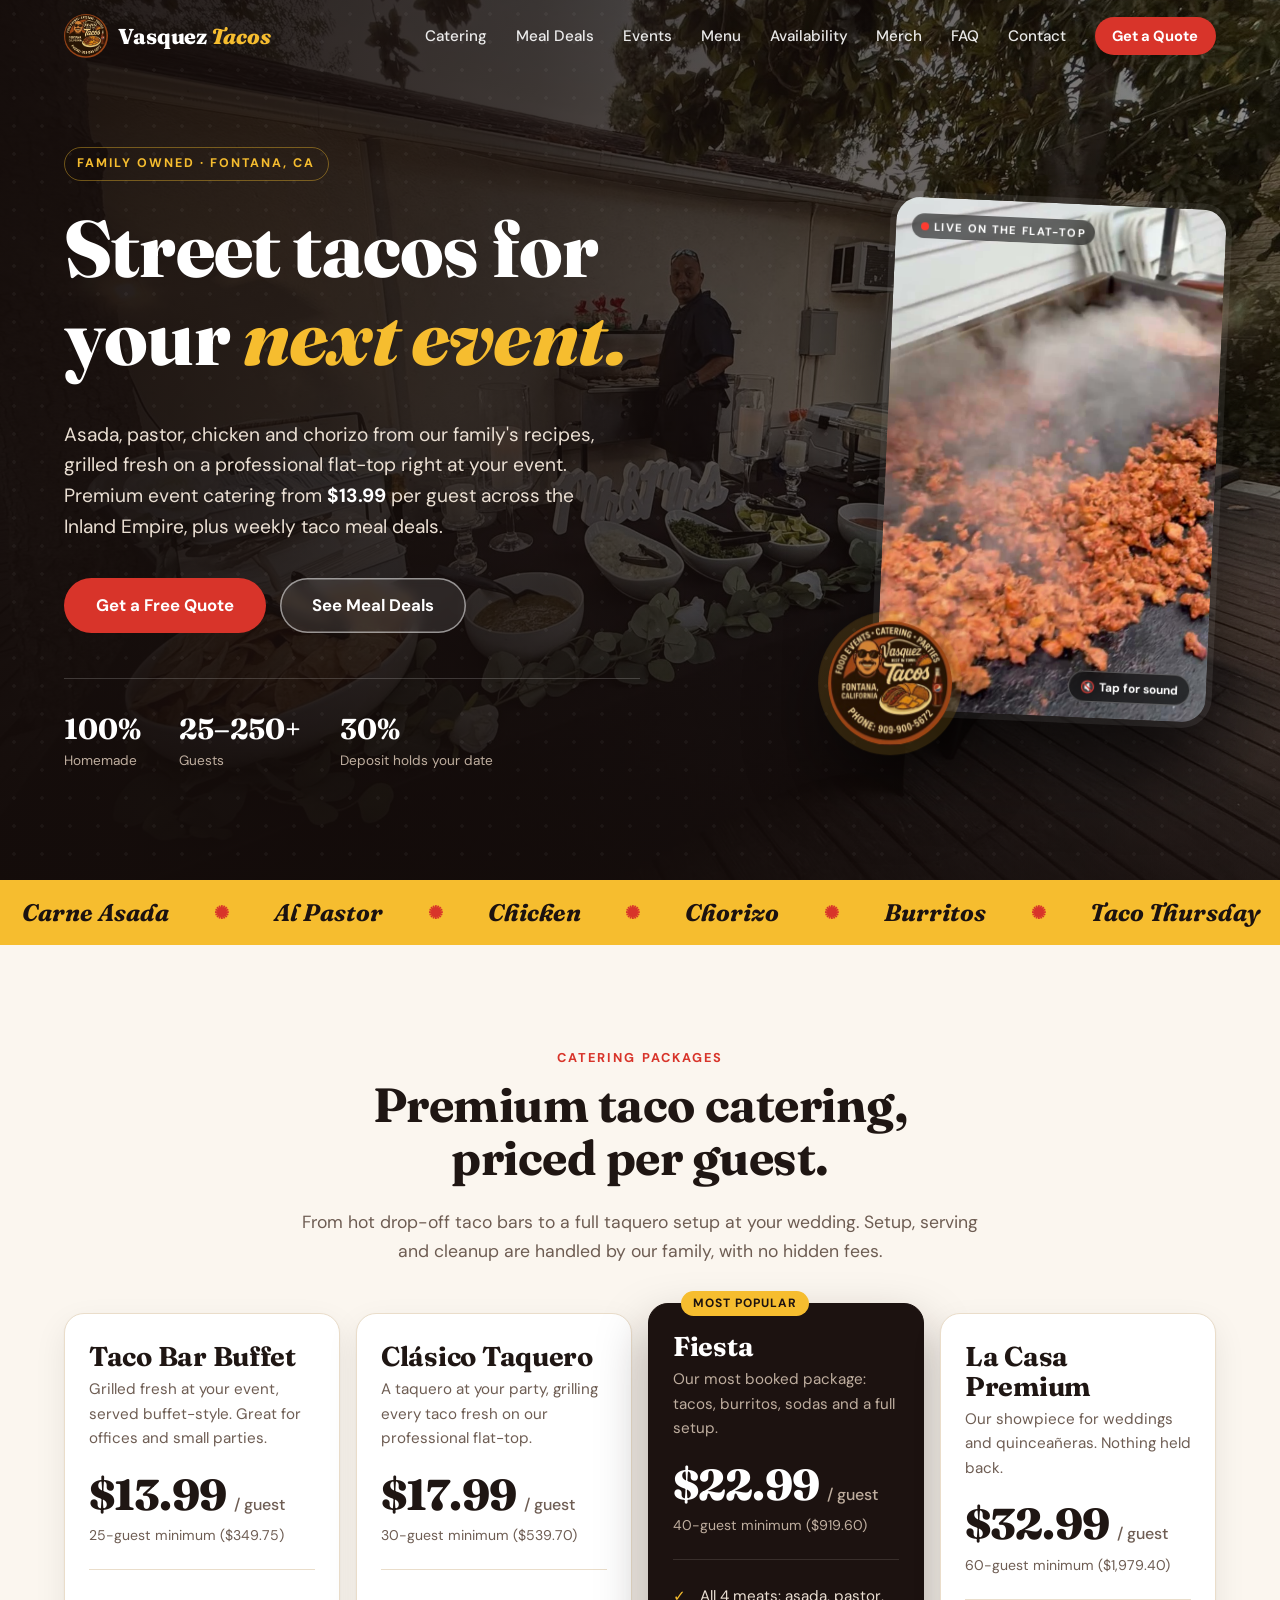
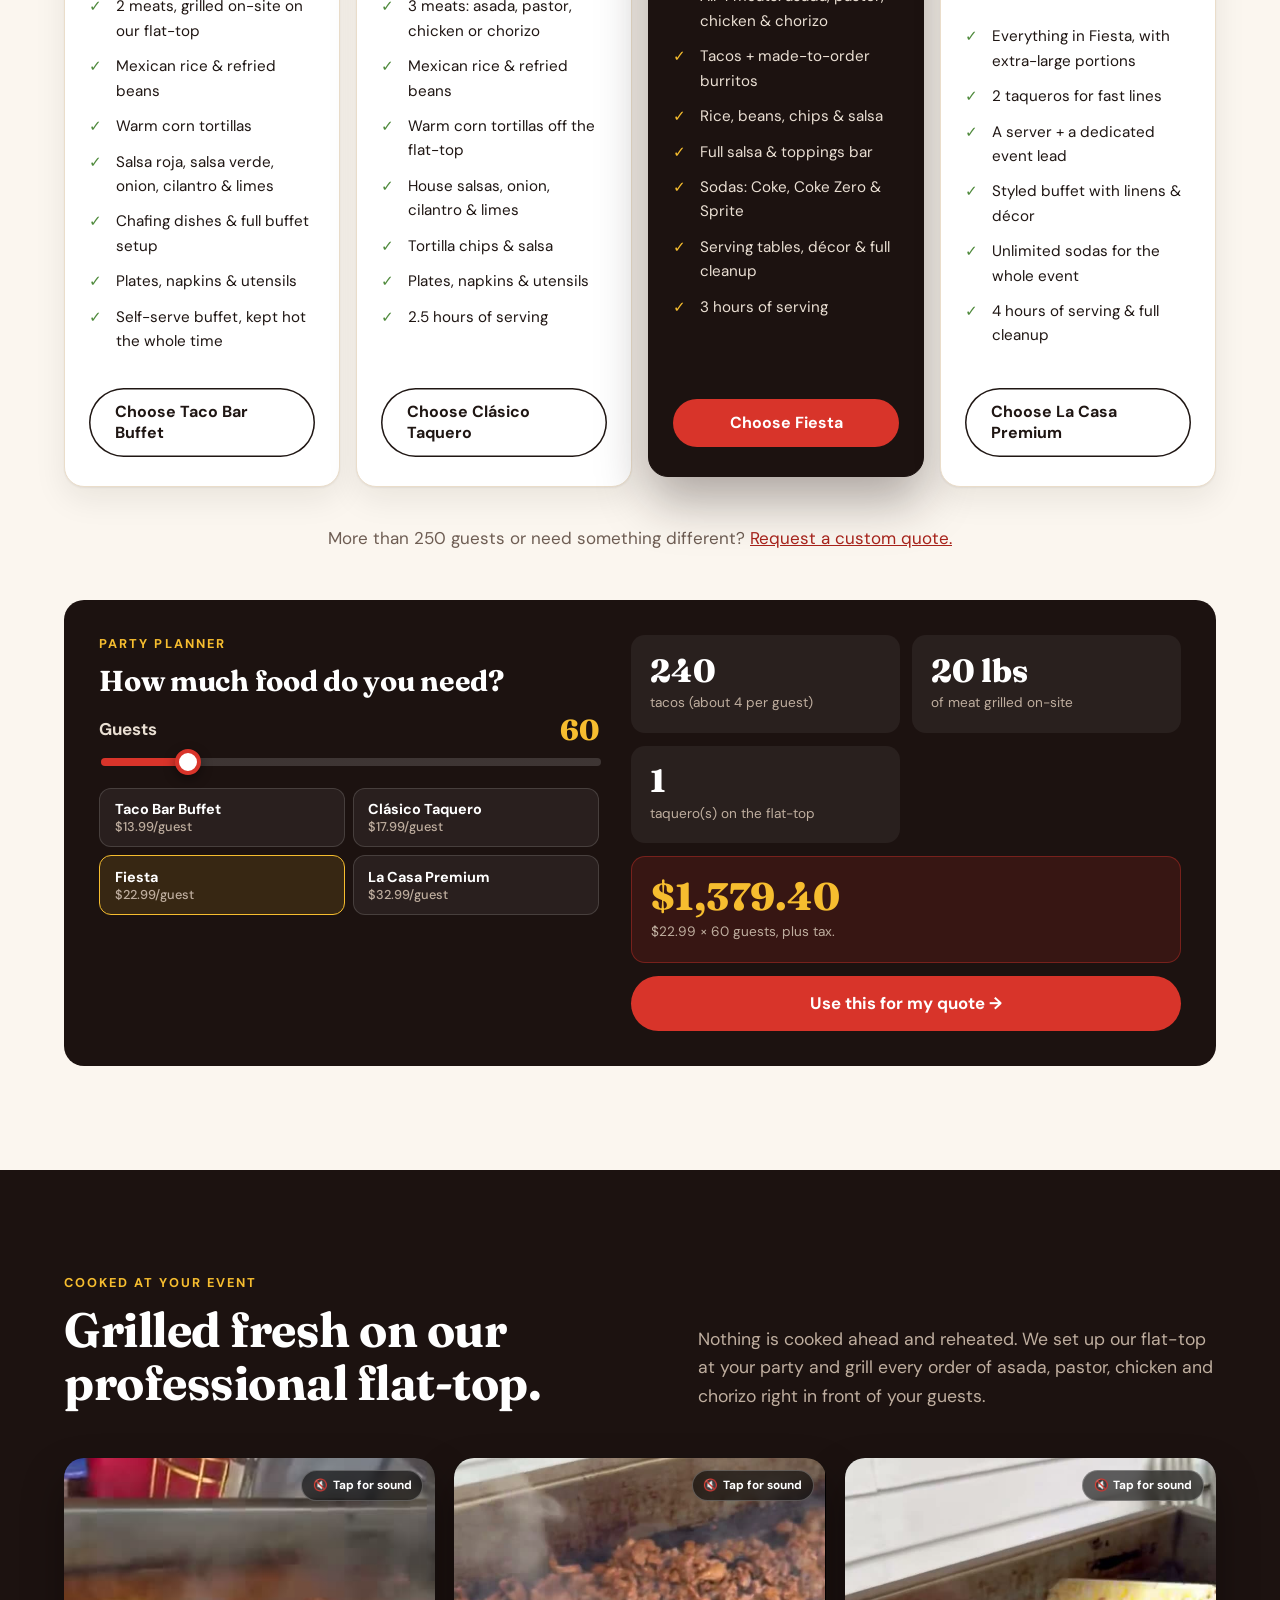
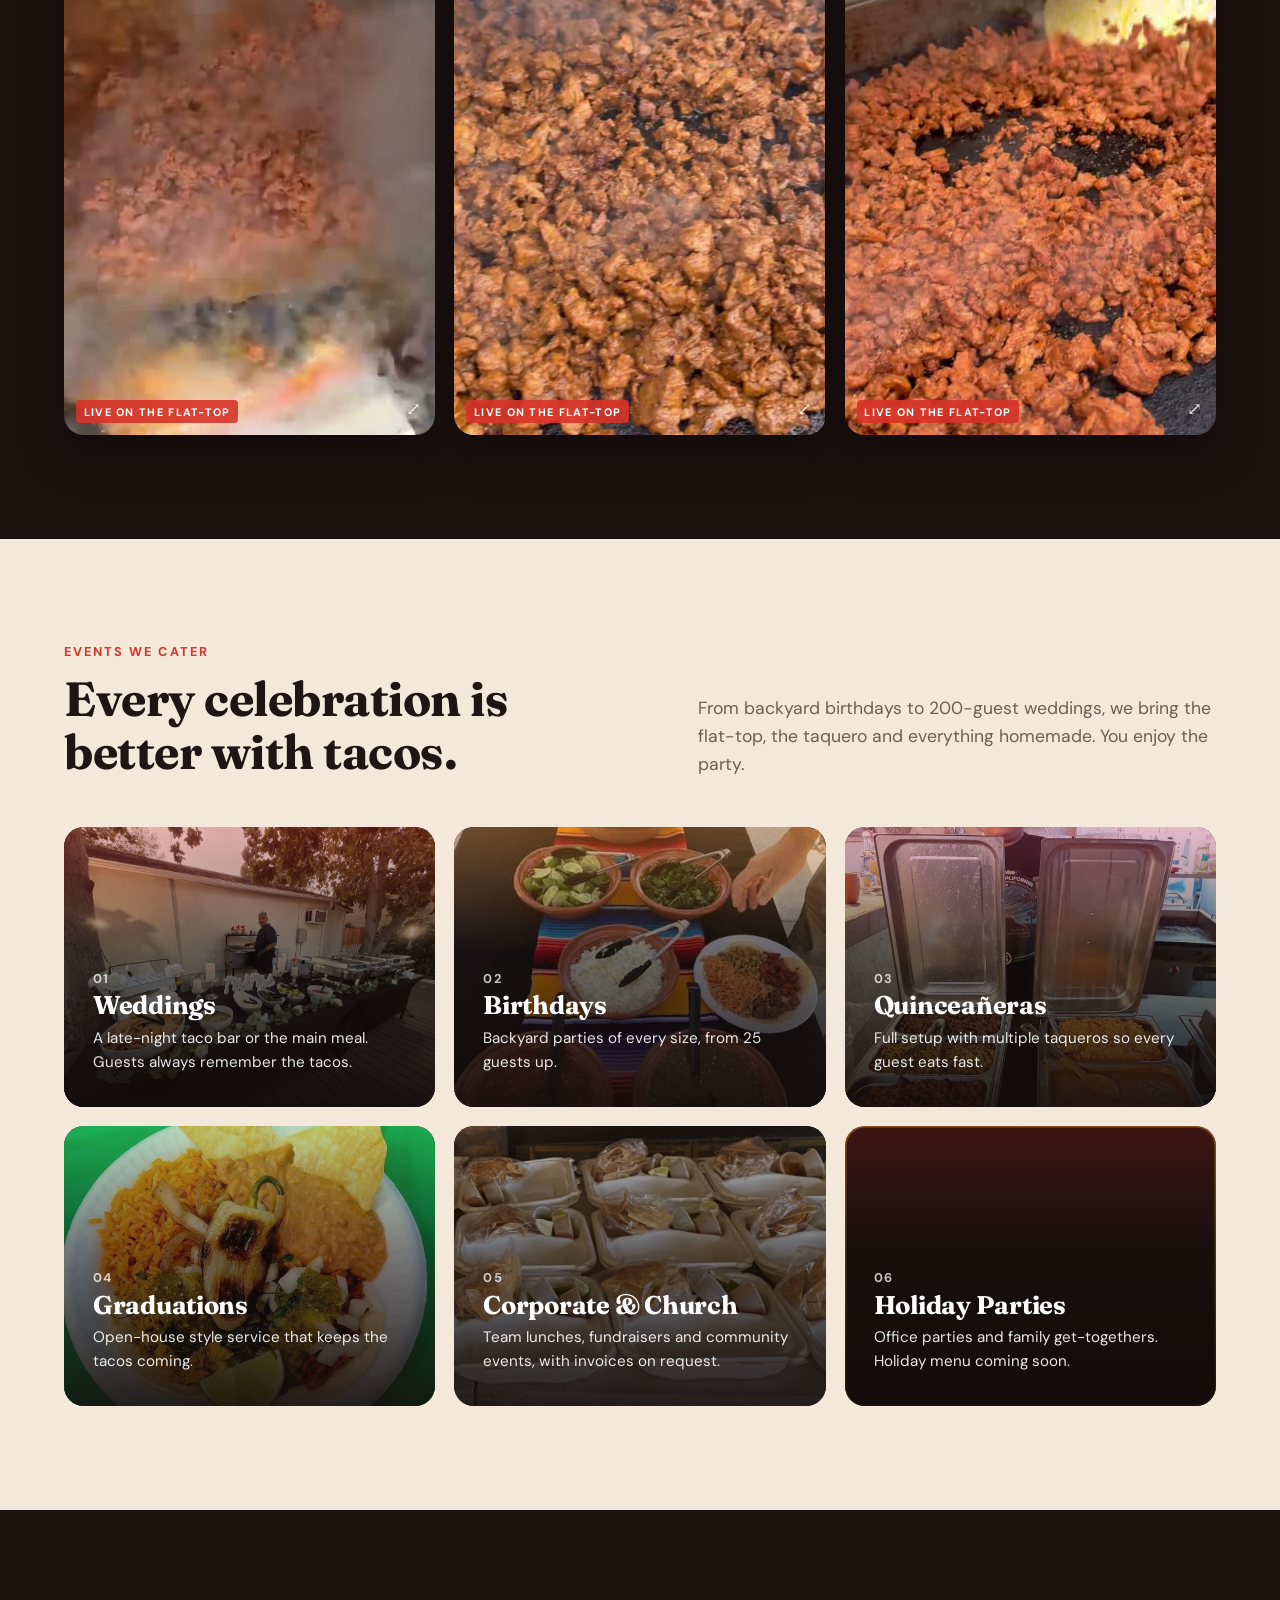
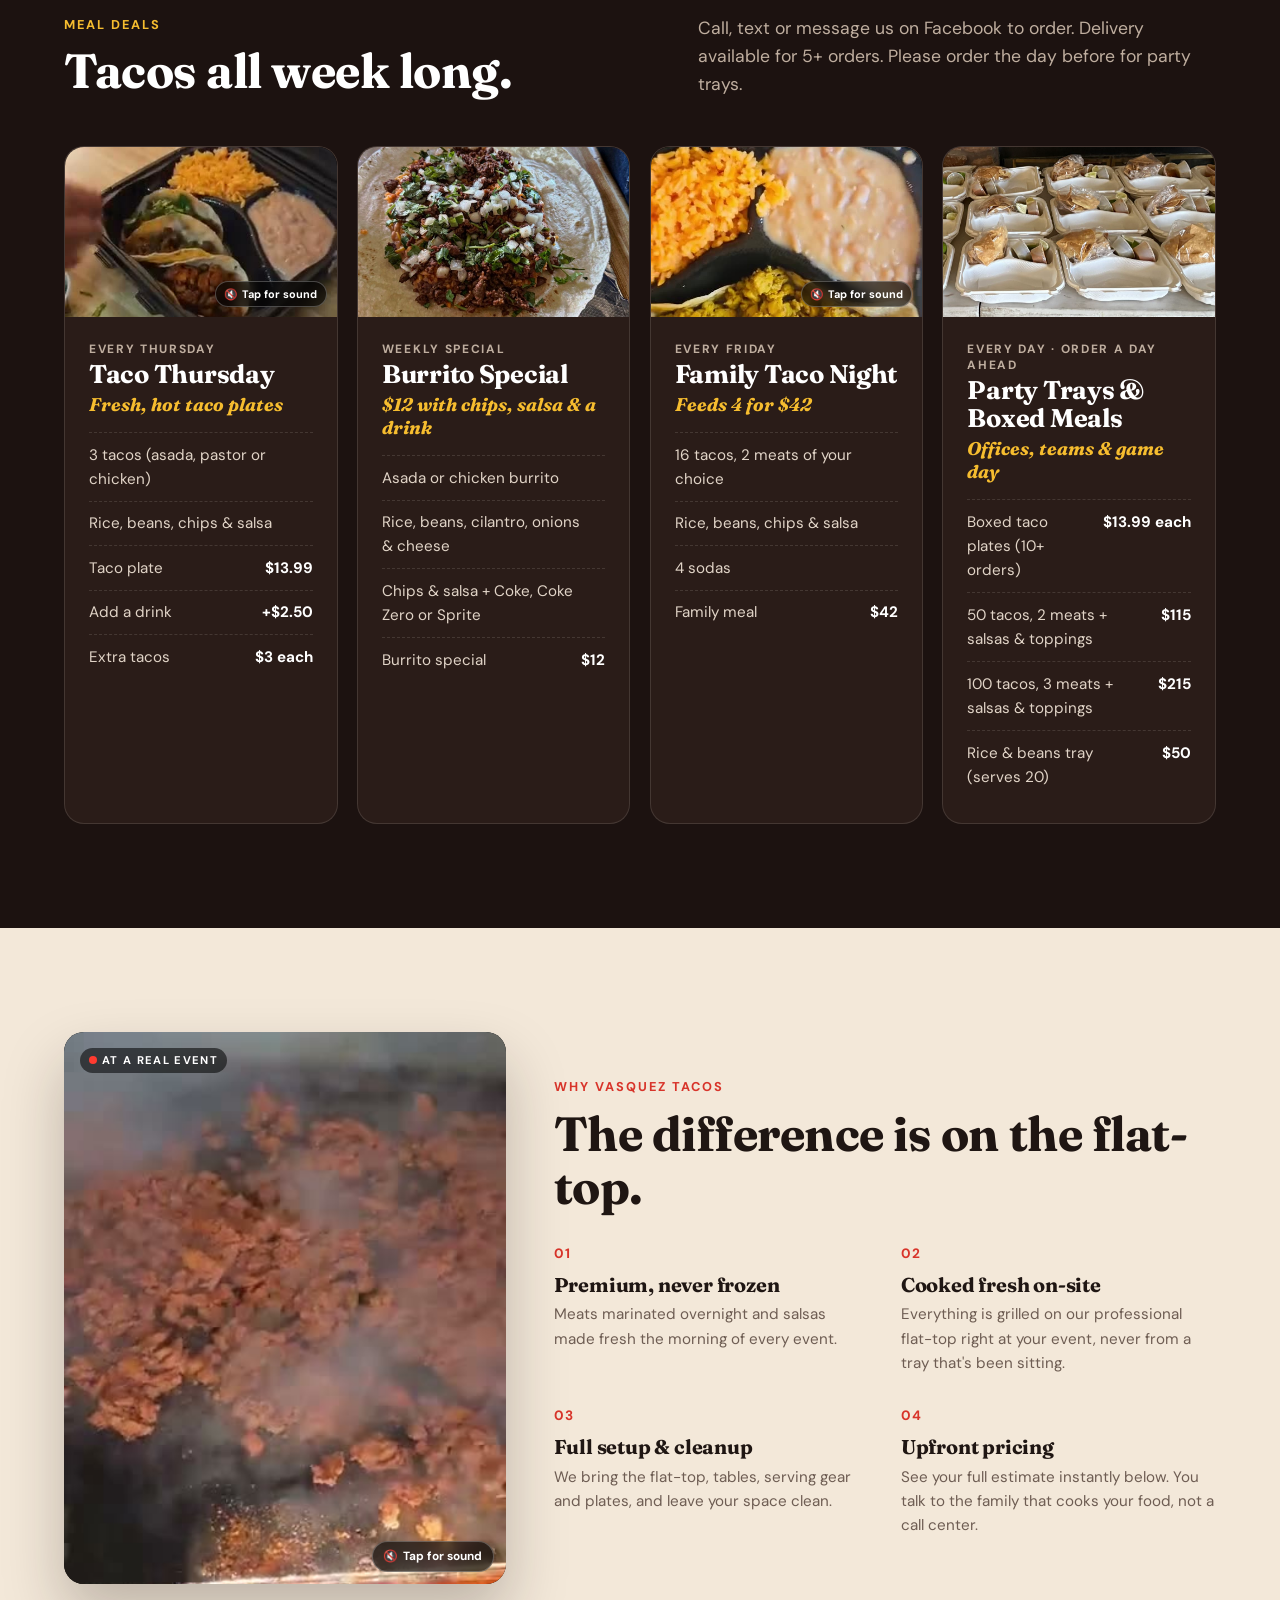
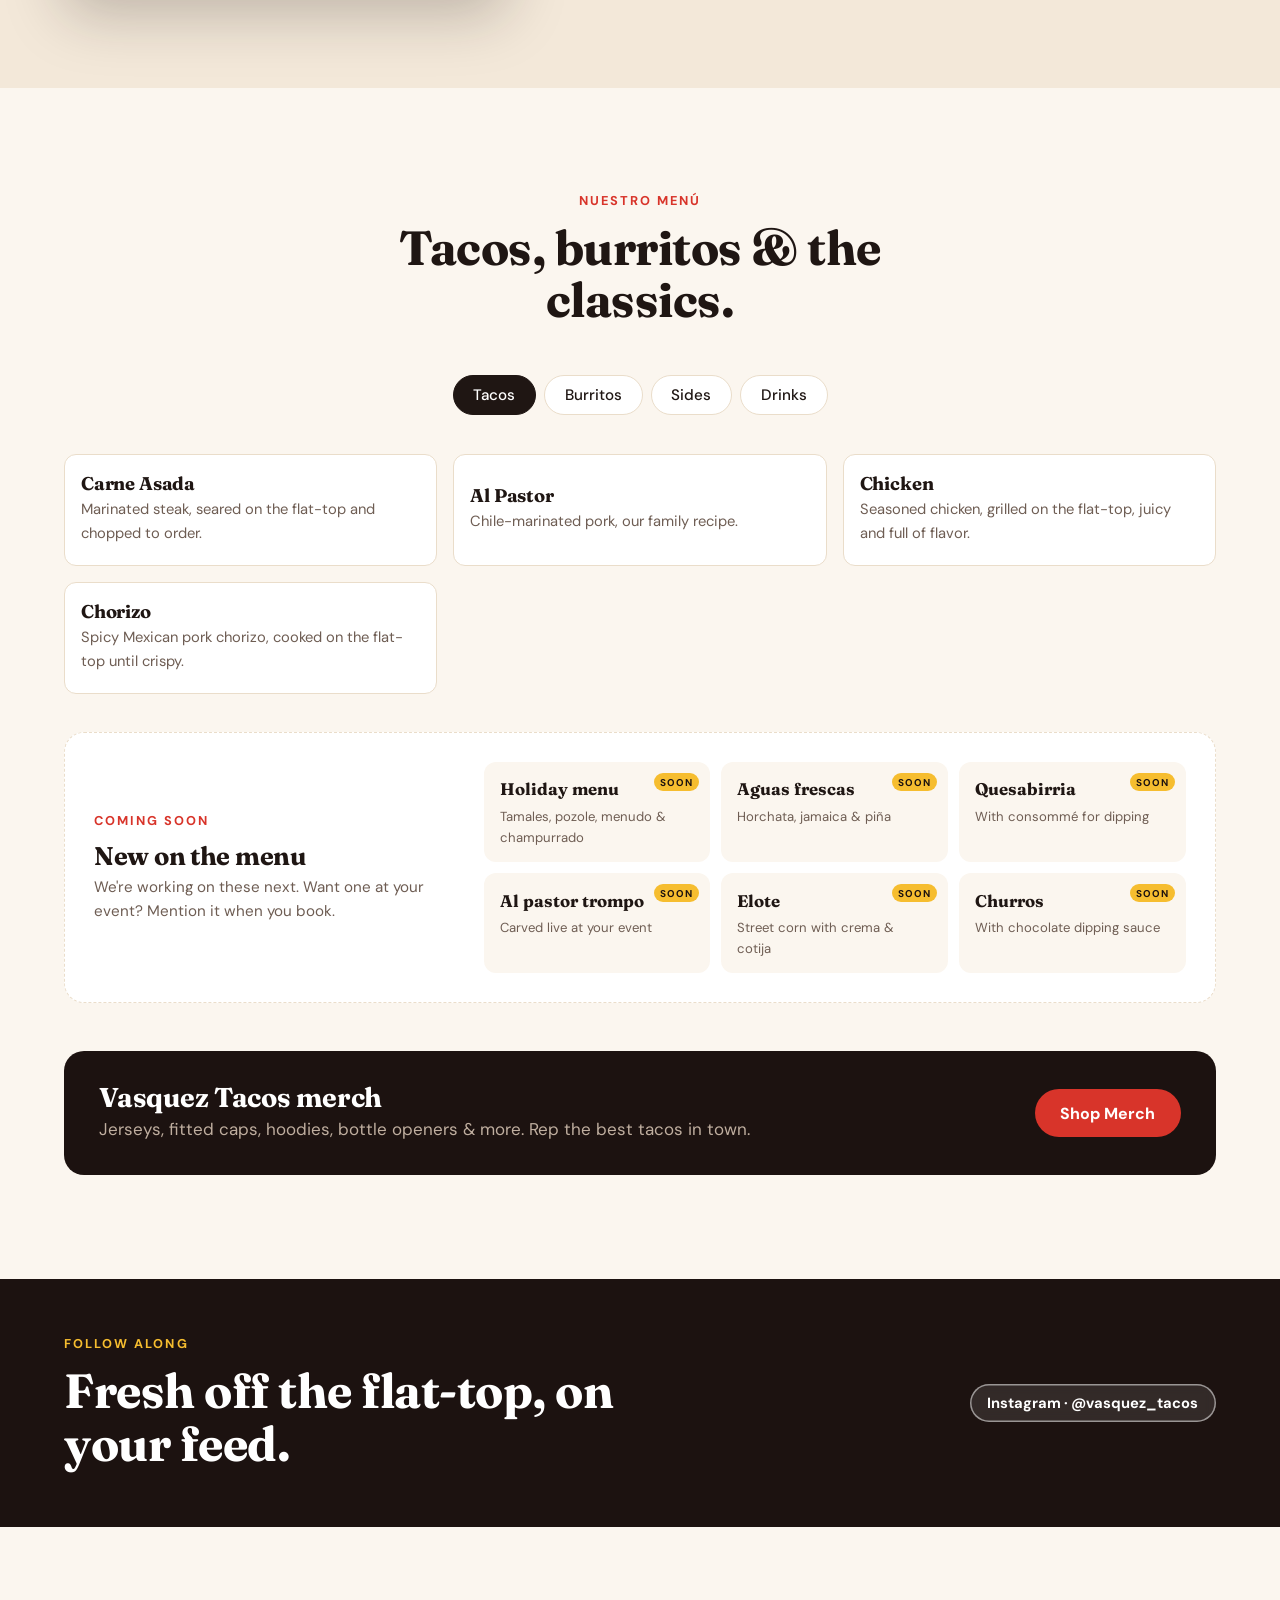
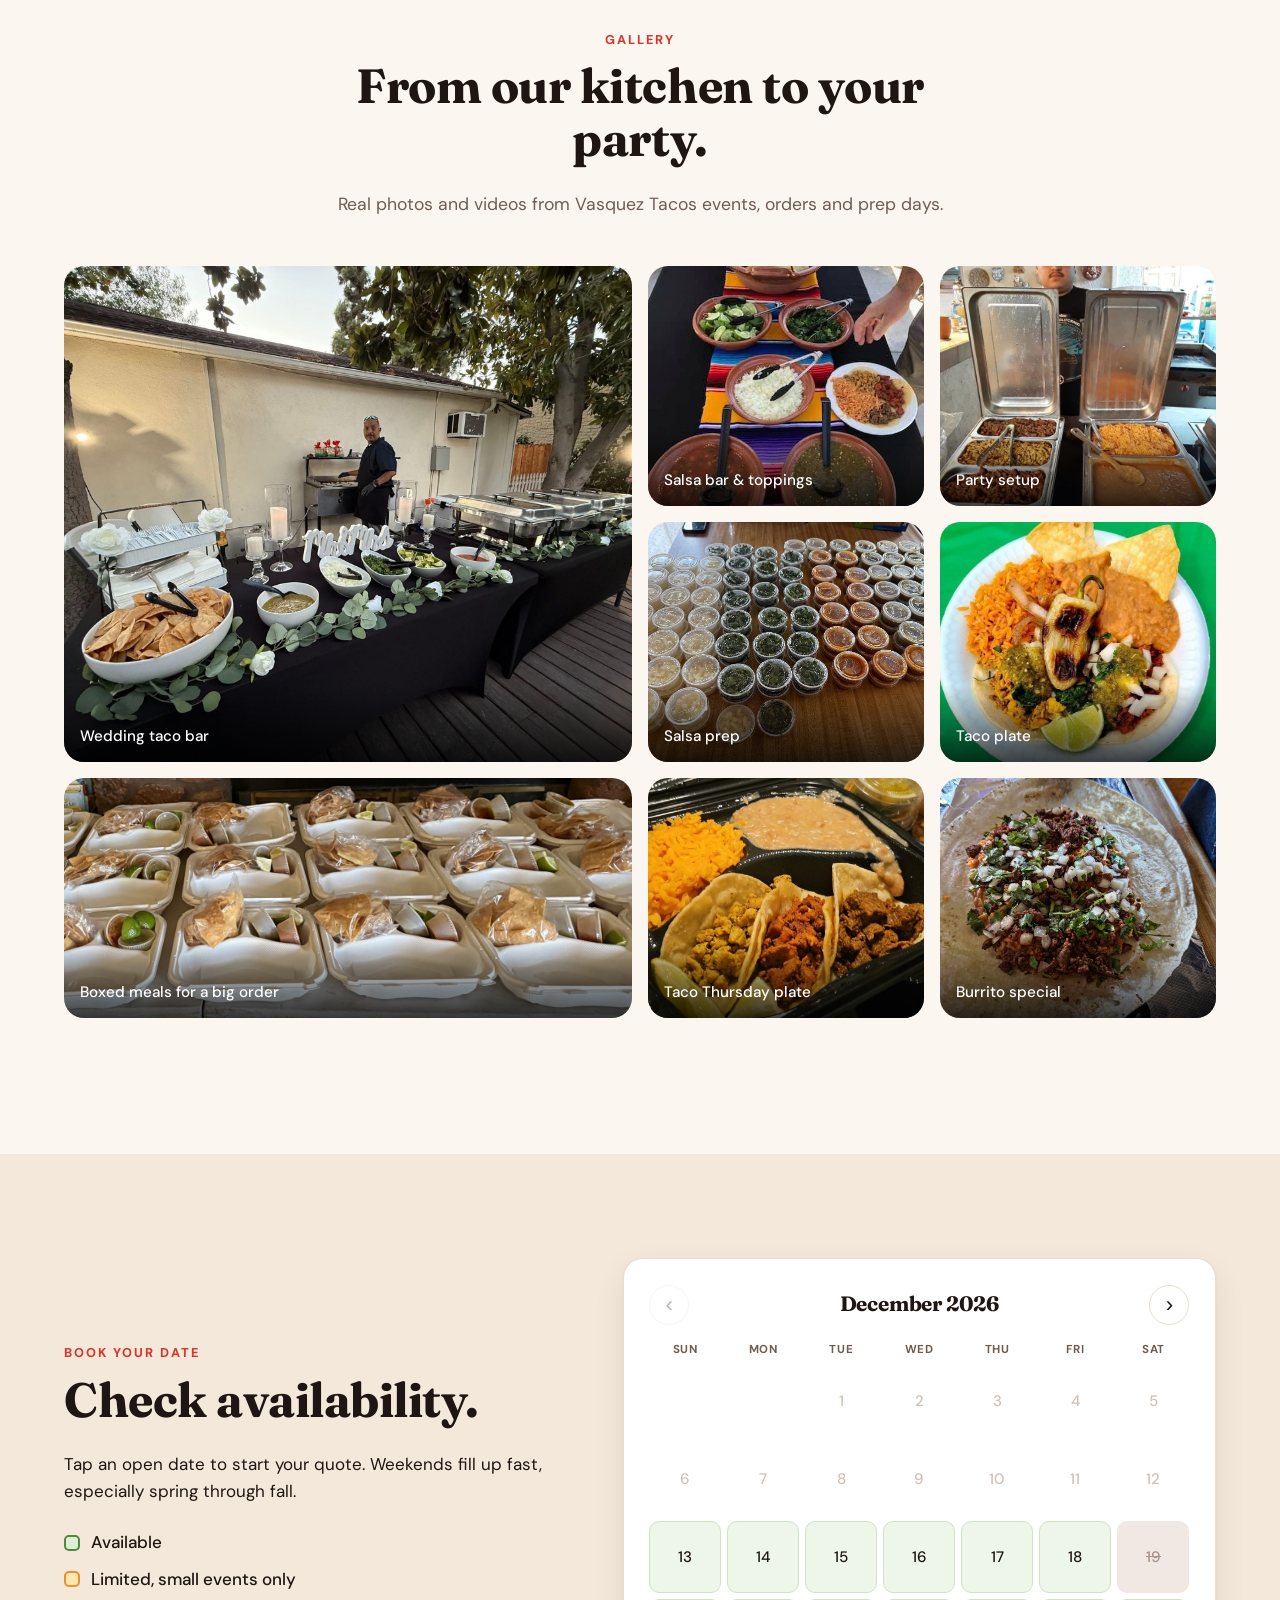
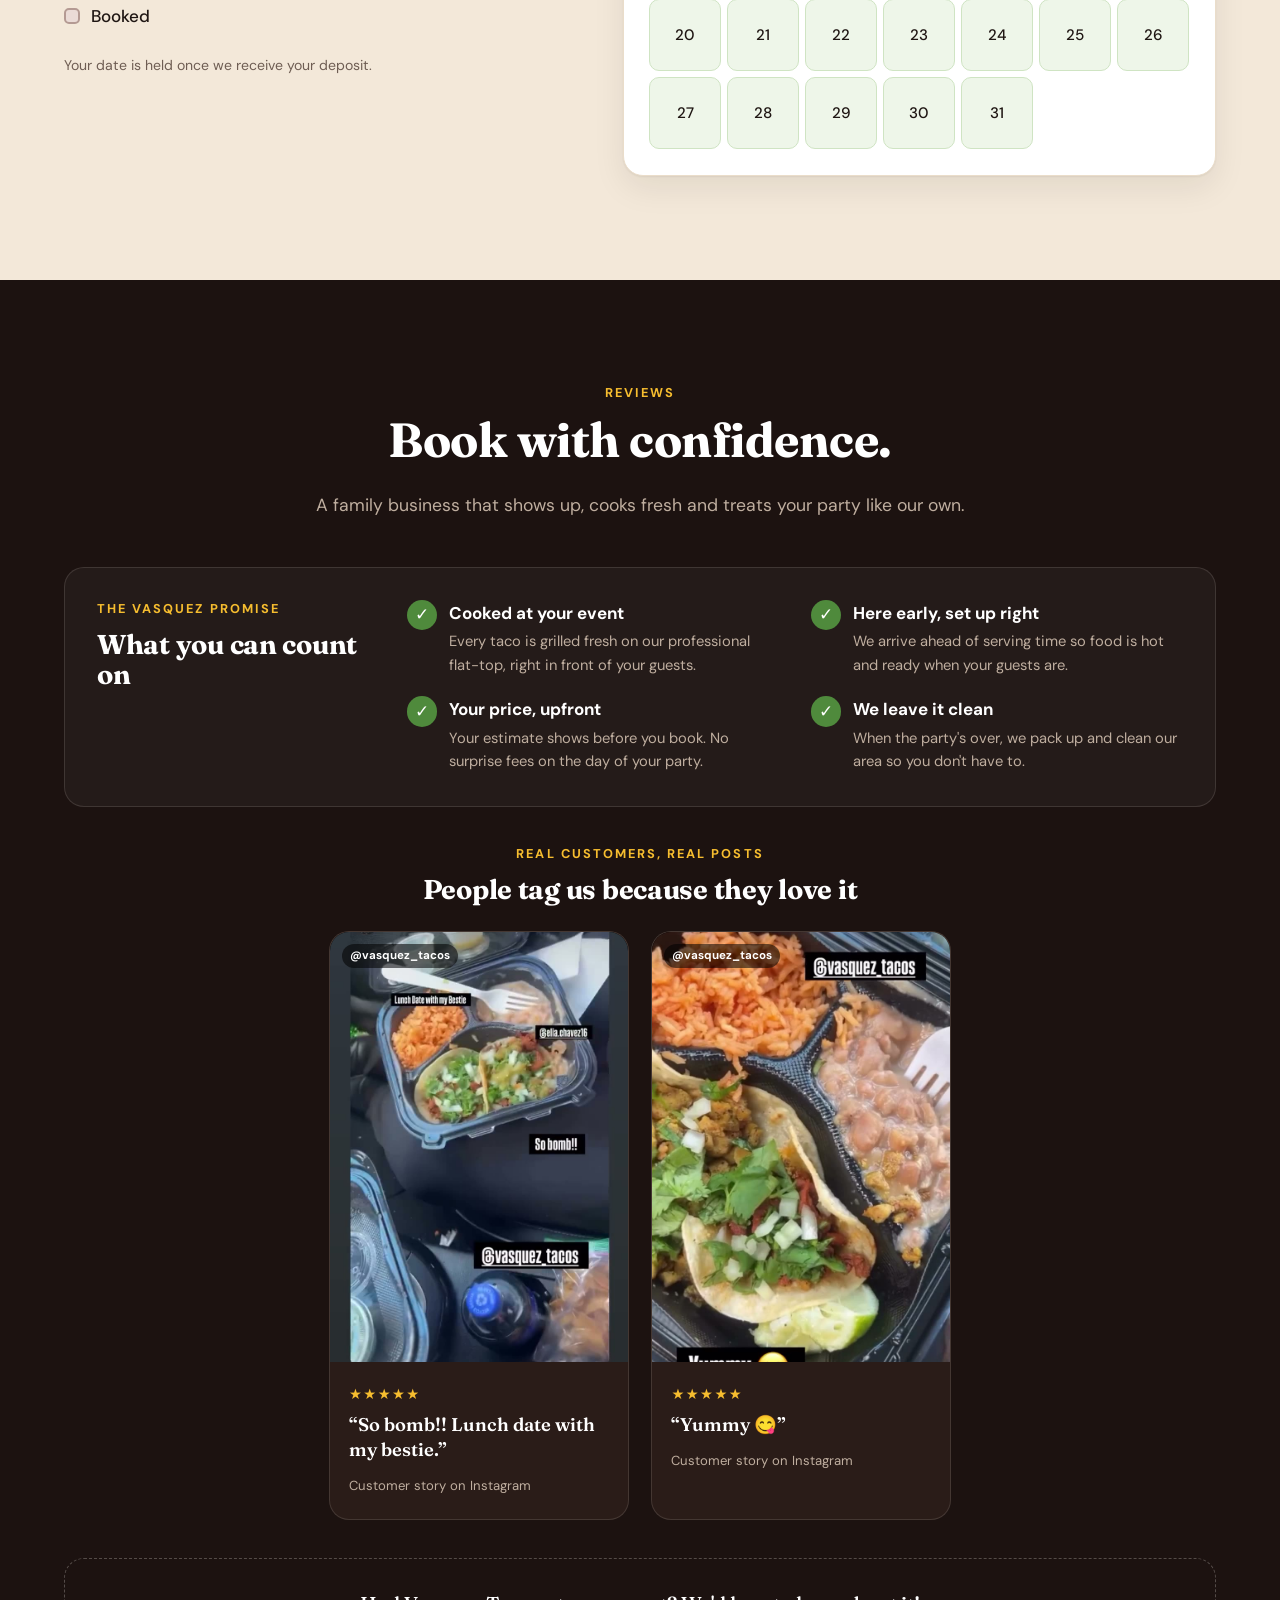
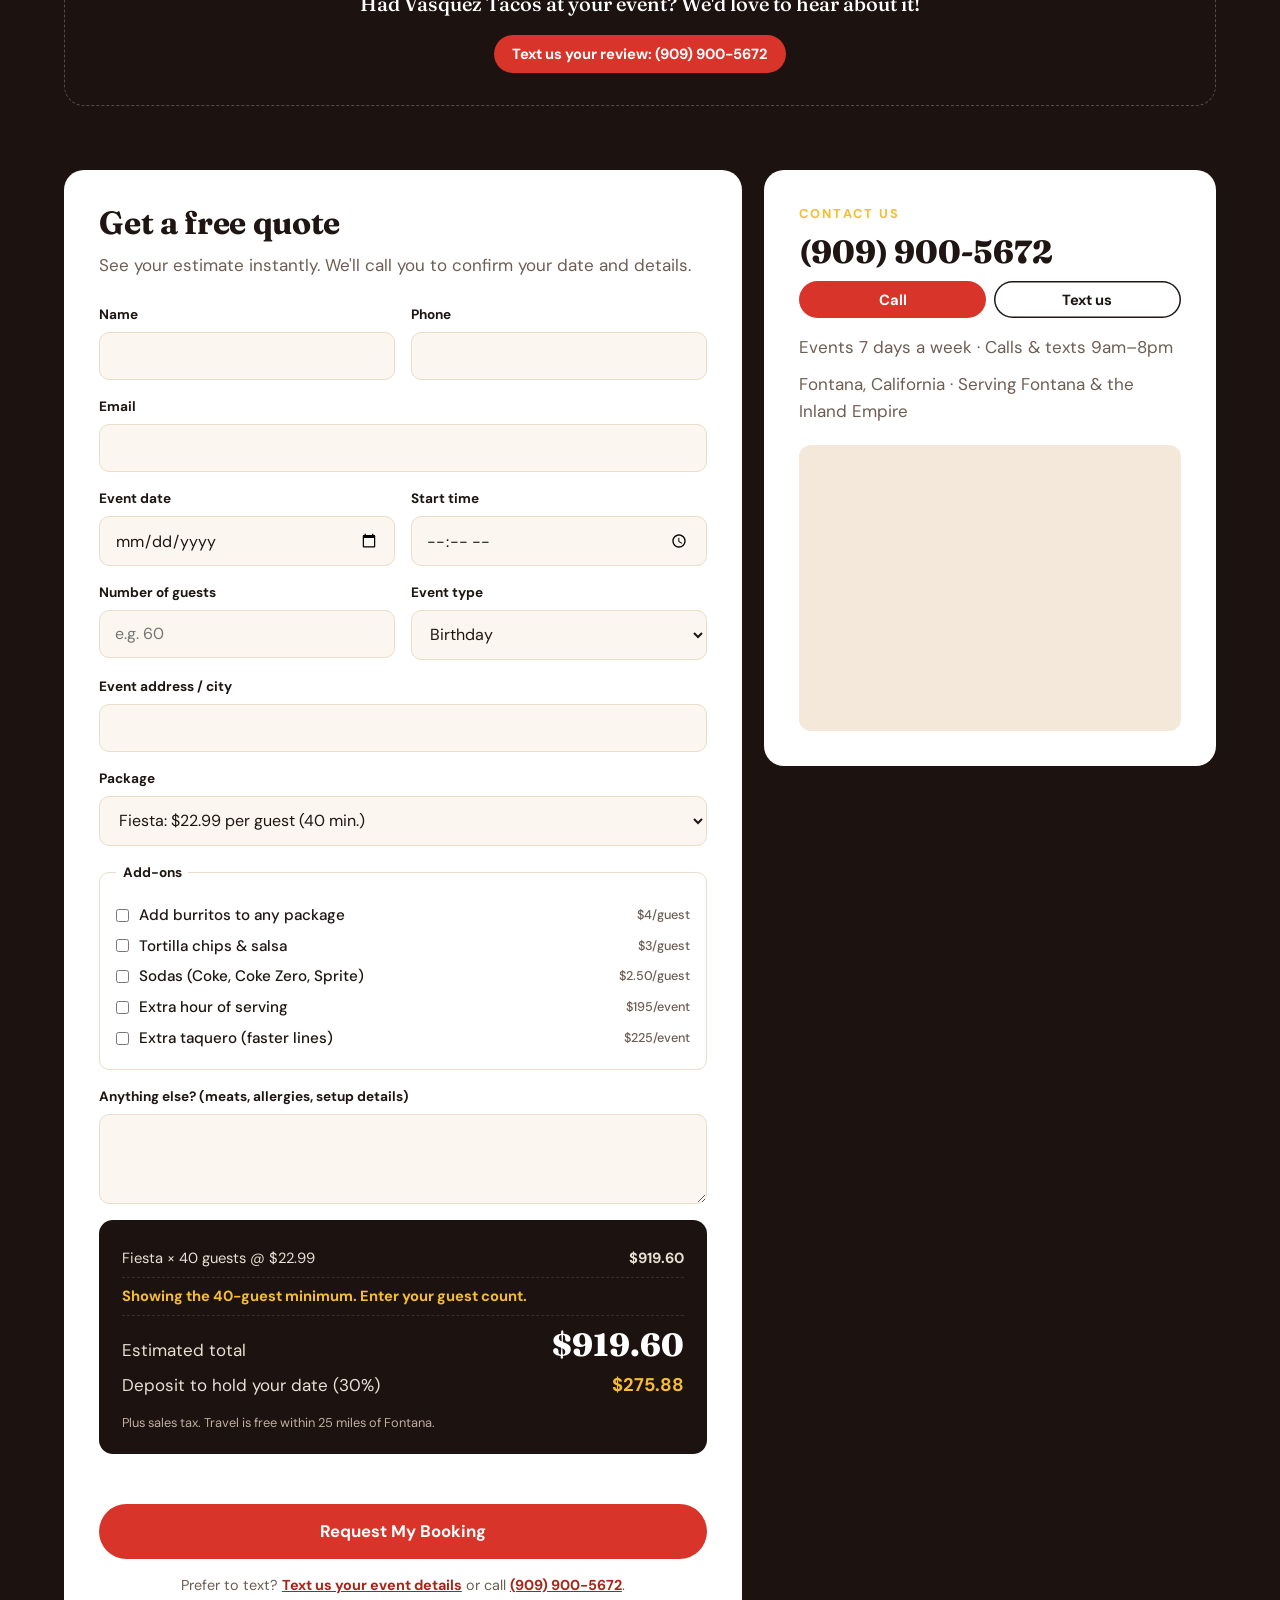
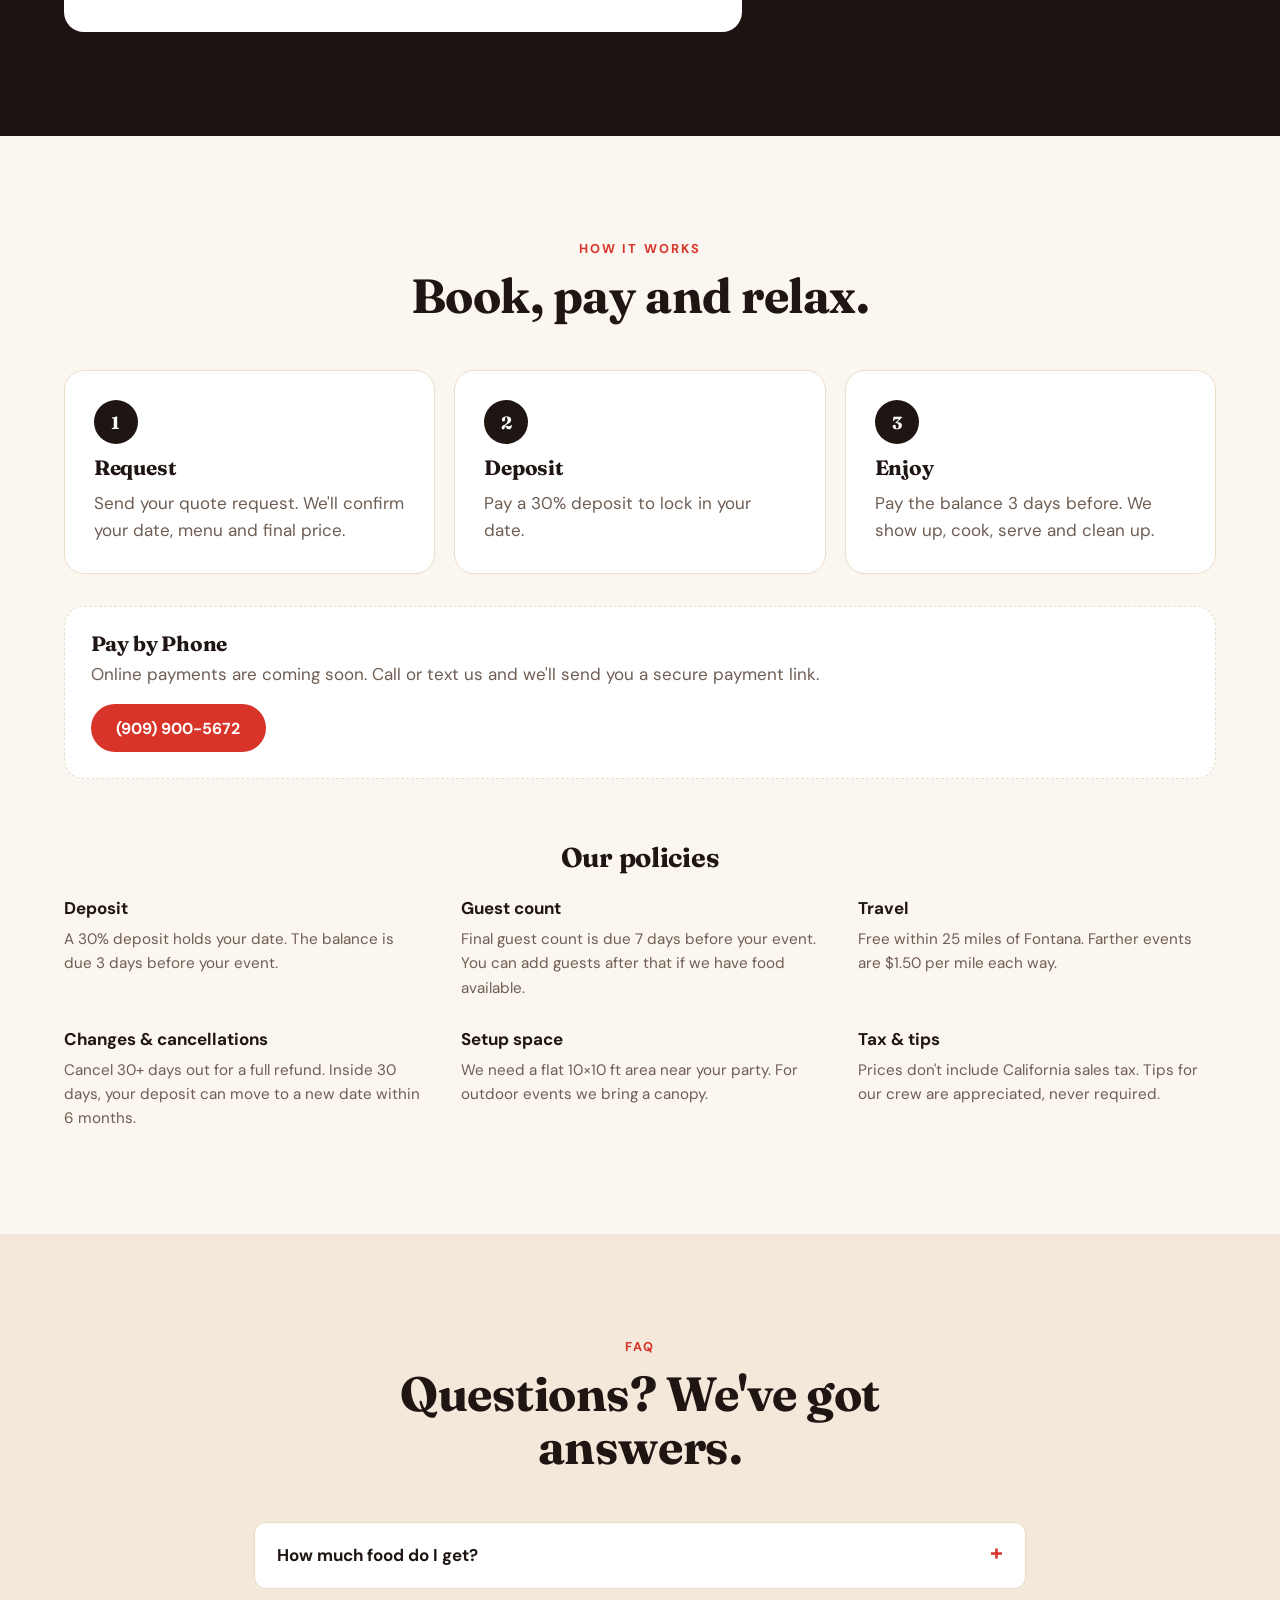
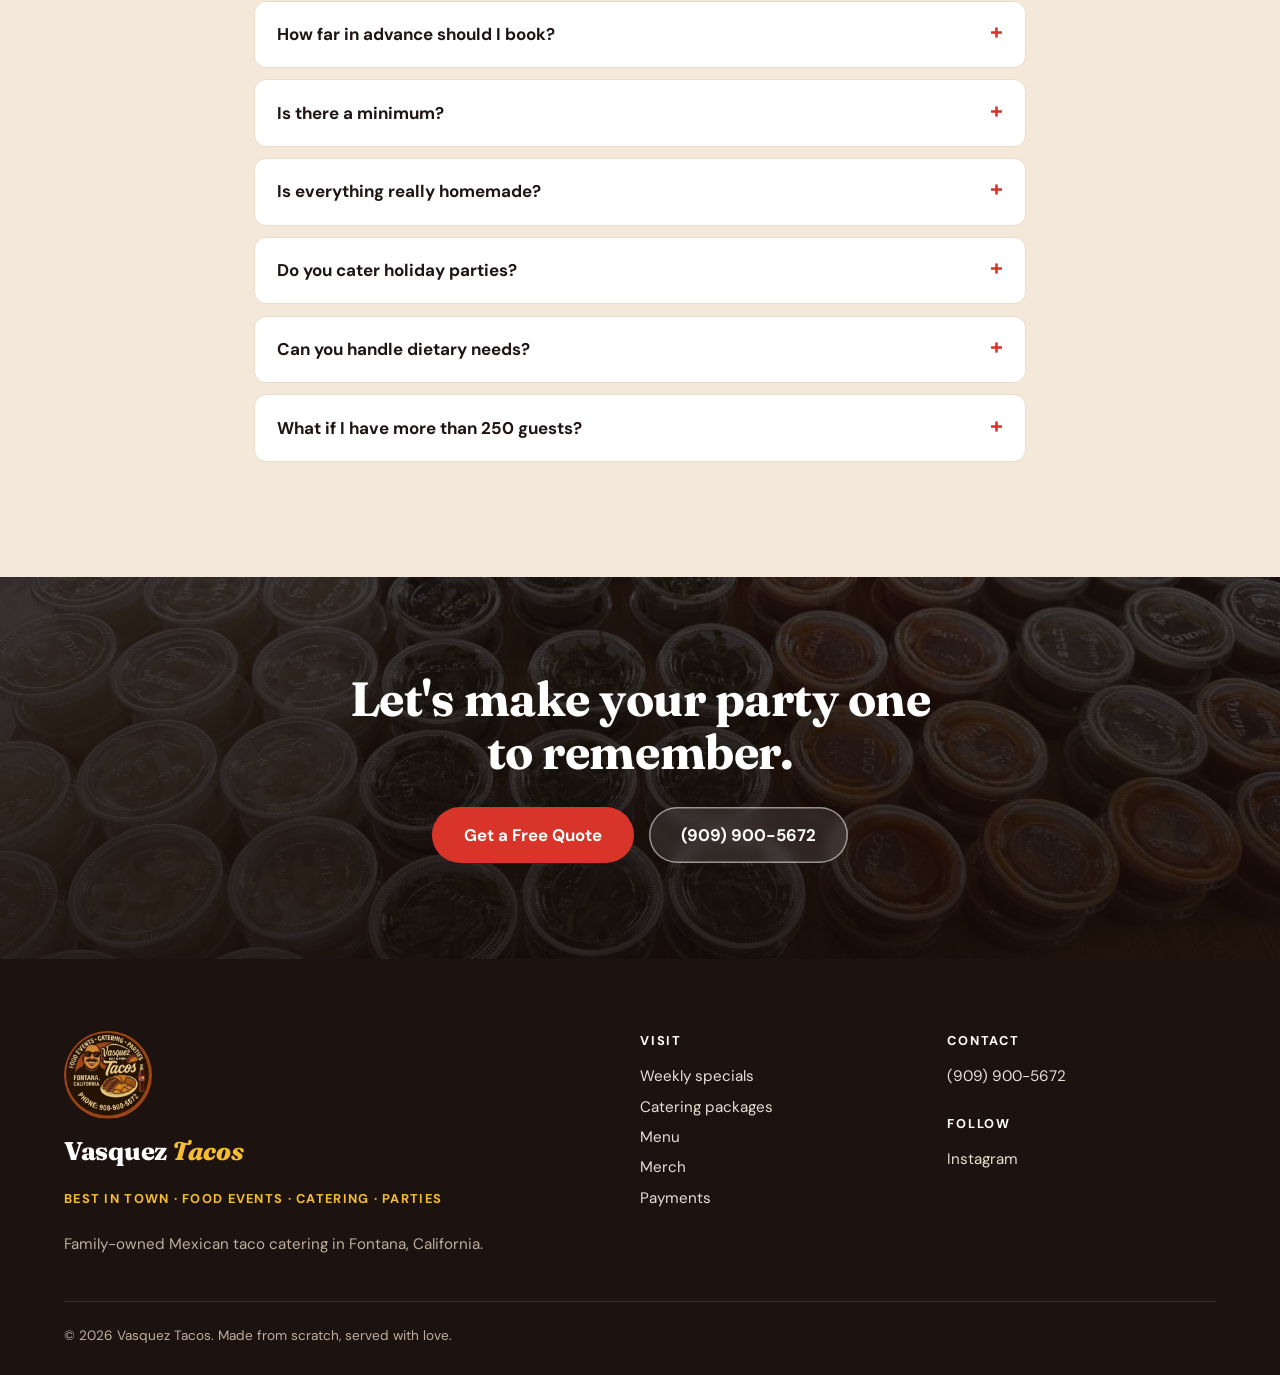
==== commit 5c419239: "Unique video per section, promise and customer posts - Remove a personal video that was added by mis" ====
--- a/index.html
+++ b/index.html
@@ -127,7 +127,7 @@
         </div>
         <div class="events">
           <article class="event-card c1" style="--bg: url(images/wedding-setup.jpg)"><span>01</span><h3>Weddings</h3><p>A late-night taco bar or the main meal. Guests always remember the tacos.</p></article>
-          <article class="event-card c2" style="--bg: url(images/salsa-bar.jpg)"><span>02</span><h3>Birthdays</h3><p>Backyard parties of every size, from 25 guests up.</p></article>
+          <article class="event-card c2" style="--bg: url(images/salsa-bar.jpg)"><video class="event-video" data-loop data-nosound muted loop playsinline preload="none" aria-hidden="true"></video><span>02</span><h3>Birthdays</h3><p>Backyard parties of every size, from 25 guests up.</p></article>
           <article class="event-card c3" style="--bg: url(images/chafing-trays.jpg)"><span>03</span><h3>Quinceañeras</h3><p>Full setup with multiple taqueros so every guest eats fast.</p></article>
           <article class="event-card c4" style="--bg: url(images/taco-plate.jpg)"><span>04</span><h3>Graduations</h3><p>Open-house style service that keeps the tacos coming.</p></article>
           <article class="event-card c5" style="--bg: url(images/boxed-meals.jpg)"><span>05</span><h3>Corporate &amp; Church</h3><p>Team lunches, fundraisers and community events, with invoices on request.</p></article>
@@ -161,11 +161,21 @@
 
     <!-- WHY CHOOSE -->
     <section class="section alt">
-      <div class="wrap why">
+      <div class="wrap why-split">
+        <div class="why-media">
+          <video class="why-video" data-loop muted loop playsinline preload="none" aria-label="Meat hitting the flat-top at a Vasquez Tacos event"></video>
+          <span class="hero-live"><i></i>At a real event</span>
+        </div>
+        <div>
+          <p class="kicker">Why Vasquez Tacos</p>
+          <h2>The difference is on the flat-top.</h2>
+      <div class="why">
         <div class="why-item"><b>01</b><h3>Premium, never frozen</h3><p>Meats marinated overnight and salsas made fresh the morning of every event.</p></div>
         <div class="why-item"><b>02</b><h3>Cooked fresh on-site</h3><p>Everything is grilled on our professional flat-top right at your event, never from a tray that's been sitting.</p></div>
         <div class="why-item"><b>03</b><h3>Full setup &amp; cleanup</h3><p>We bring the flat-top, tables, serving gear and plates, and leave your space clean.</p></div>
         <div class="why-item"><b>04</b><h3>Upfront pricing</h3><p>See your full estimate instantly below. You talk to the family that cooks your food, not a call center.</p></div>
+      </div>
+        </div>
       </div>
     </section>
 
@@ -200,7 +210,7 @@
         <div class="split-head">
           <div>
             <p class="kicker">Follow along</p>
-            <h2>Fresh off the grill, on your feed.</h2>
+            <h2>Fresh off the flat-top, on your feed.</h2>
           </div>
           <div class="follow"></div>
         </div>
@@ -252,8 +262,26 @@
       <div class="wrap">
         <div class="section-head">
           <p class="kicker">Reviews</p>
-          <h2>What our families say.</h2>
-        </div>
+          <h2>Book with confidence.</h2>
+          <p>A family business that shows up, cooks fresh and treats your party like our own.</p>
+        </div>
+
+        <div class="promise">
+          <div class="promise-head">
+            <p class="kicker">The Vasquez promise</p>
+            <h3>What you can count on</h3>
+          </div>
+          <ul class="promise-list"></ul>
+        </div>
+
+        <div class="posts" hidden>
+          <div class="posts-head">
+            <p class="kicker">Real customers, real posts</p>
+            <h3>People tag us because they love it</h3>
+          </div>
+          <div class="posts-grid"></div>
+        </div>
+
         <div class="reviews"></div>
 
         <div class="quote-grid" id="quote">
--- a/styles.css
+++ b/styles.css
@@ -723,4 +723,52 @@
 .planner-total b { color: var(--yellow); font-size: 2.4rem; }
 .planner-use { grid-column: 1 / -1; }
 @media (max-width: 860px) { .planner { grid-template-columns: 1fr; padding: 1.5rem; } }
-@media (max-width: 420px) { .planner-pkgs { grid-template-columns: 1fr; } .planner-results b { font-size: 1.6rem; } }+@media (max-width: 420px) { .planner-pkgs { grid-template-columns: 1fr; } .planner-results b { font-size: 1.6rem; } }
+/* ===== Section videos, promise, customer posts, sound mode ===== */
+.sound-btn { animation: sound-pulse 2.2s ease-out infinite; }
+.sound-on .sound-btn { animation: none; }
+@keyframes sound-pulse { 0% { box-shadow: 0 0 0 0 rgba(216,52,42,.7); } 70% { box-shadow: 0 0 0 12px rgba(216,52,42,0); } 100% { box-shadow: 0 0 0 0 rgba(216,52,42,0); } }
+@media (prefers-reduced-motion: reduce) { .sound-btn { animation: none; } }
+
+.why-split { display: grid; grid-template-columns: .8fr 1.2fr; gap: 3rem; align-items: center; }
+.why-split h2 { margin-bottom: 1.6rem; }
+.why-split .why { grid-template-columns: 1fr 1fr; gap: 1.6rem 2rem; }
+.why-media { position: relative; border-radius: var(--radius); overflow: hidden; aspect-ratio: 4 / 5; background: #000; box-shadow: 0 30px 60px rgba(31,22,19,.25); }
+.why-media video { position: absolute; inset: 0; width: 100%; height: 100%; object-fit: cover; display: block; }
+
+.event-card .event-video { position: absolute; inset: 0; width: 100%; height: 100%; object-fit: cover; z-index: -1; }
+
+.special-media { position: relative; aspect-ratio: 16 / 10; background: #000; overflow: hidden; }
+.special-media video { position: absolute; inset: 0; width: 100%; height: 100%; object-fit: cover; display: block; }
+.special-media .sound-btn { font-size: .68rem; padding: .45em .75em; right: 10px; bottom: 10px; }
+
+.promise { display: grid; grid-template-columns: .7fr 2fr; gap: 1.6rem 2.4rem; align-items: start; background: rgba(255,255,255,.04); border: 1px solid var(--night-line); border-radius: var(--radius); padding: 2rem; margin-bottom: 2.4rem; }
+.promise h3 { font-size: 1.7rem; }
+.promise-list { list-style: none; margin: 0; padding: 0; display: grid; grid-template-columns: repeat(2, 1fr); gap: 1.2rem 2rem; }
+.promise-list li { position: relative; padding-left: 2.6rem; }
+.promise-check { position: absolute; left: 0; top: 0; width: 1.9rem; height: 1.9rem; border-radius: 50%; display: grid; place-items: center; background: var(--green); color: #fff; font-weight: 700; }
+.promise-list b { color: #fff; display: block; margin-bottom: .2rem; }
+.promise-list p { margin: 0; color: #bfae9f; font-size: .92rem; }
+
+.posts { margin-bottom: 2.4rem; }
+.posts-head { text-align: center; margin-bottom: 1.6rem; }
+.posts-head h3 { font-size: 1.7rem; }
+.posts-grid { display: grid; grid-template-columns: repeat(auto-fit, minmax(240px, 300px)); justify-content: center; gap: 1.4rem; }
+.post { margin: 0; background: var(--night-2); border: 1px solid var(--night-line); border-radius: var(--radius); overflow: hidden; }
+.post-media { position: relative; aspect-ratio: 9 / 13; background: #000; }
+.post-media { overflow: hidden; }
+.post-media video { position: absolute; inset: 0; width: 100%; height: 100%; object-fit: cover; display: block; }
+.post-tag { position: absolute; left: 12px; top: 12px; font: 700 .72rem var(--body); color: #fff; background: rgba(0,0,0,.55); padding: .4em .7em; border-radius: 999px; }
+.post figcaption { padding: 1.1rem 1.2rem 1.3rem; }
+.post .stars { color: var(--yellow); letter-spacing: .1em; font-size: .9rem; }
+.post blockquote { margin: .4rem 0 .5rem; font: 600 1.15rem/1.35 var(--display); color: #fff; }
+.post cite { font-style: normal; font-size: .82rem; color: #bfae9f; }
+
+@media (max-width: 860px) {
+  .why-split { grid-template-columns: 1fr; gap: 2rem; }
+  .why-media { aspect-ratio: 4 / 3; }
+  .promise { grid-template-columns: 1fr; padding: 1.5rem; }
+}
+@media (max-width: 560px) {
+  .why-split .why, .promise-list { grid-template-columns: 1fr; }
+}
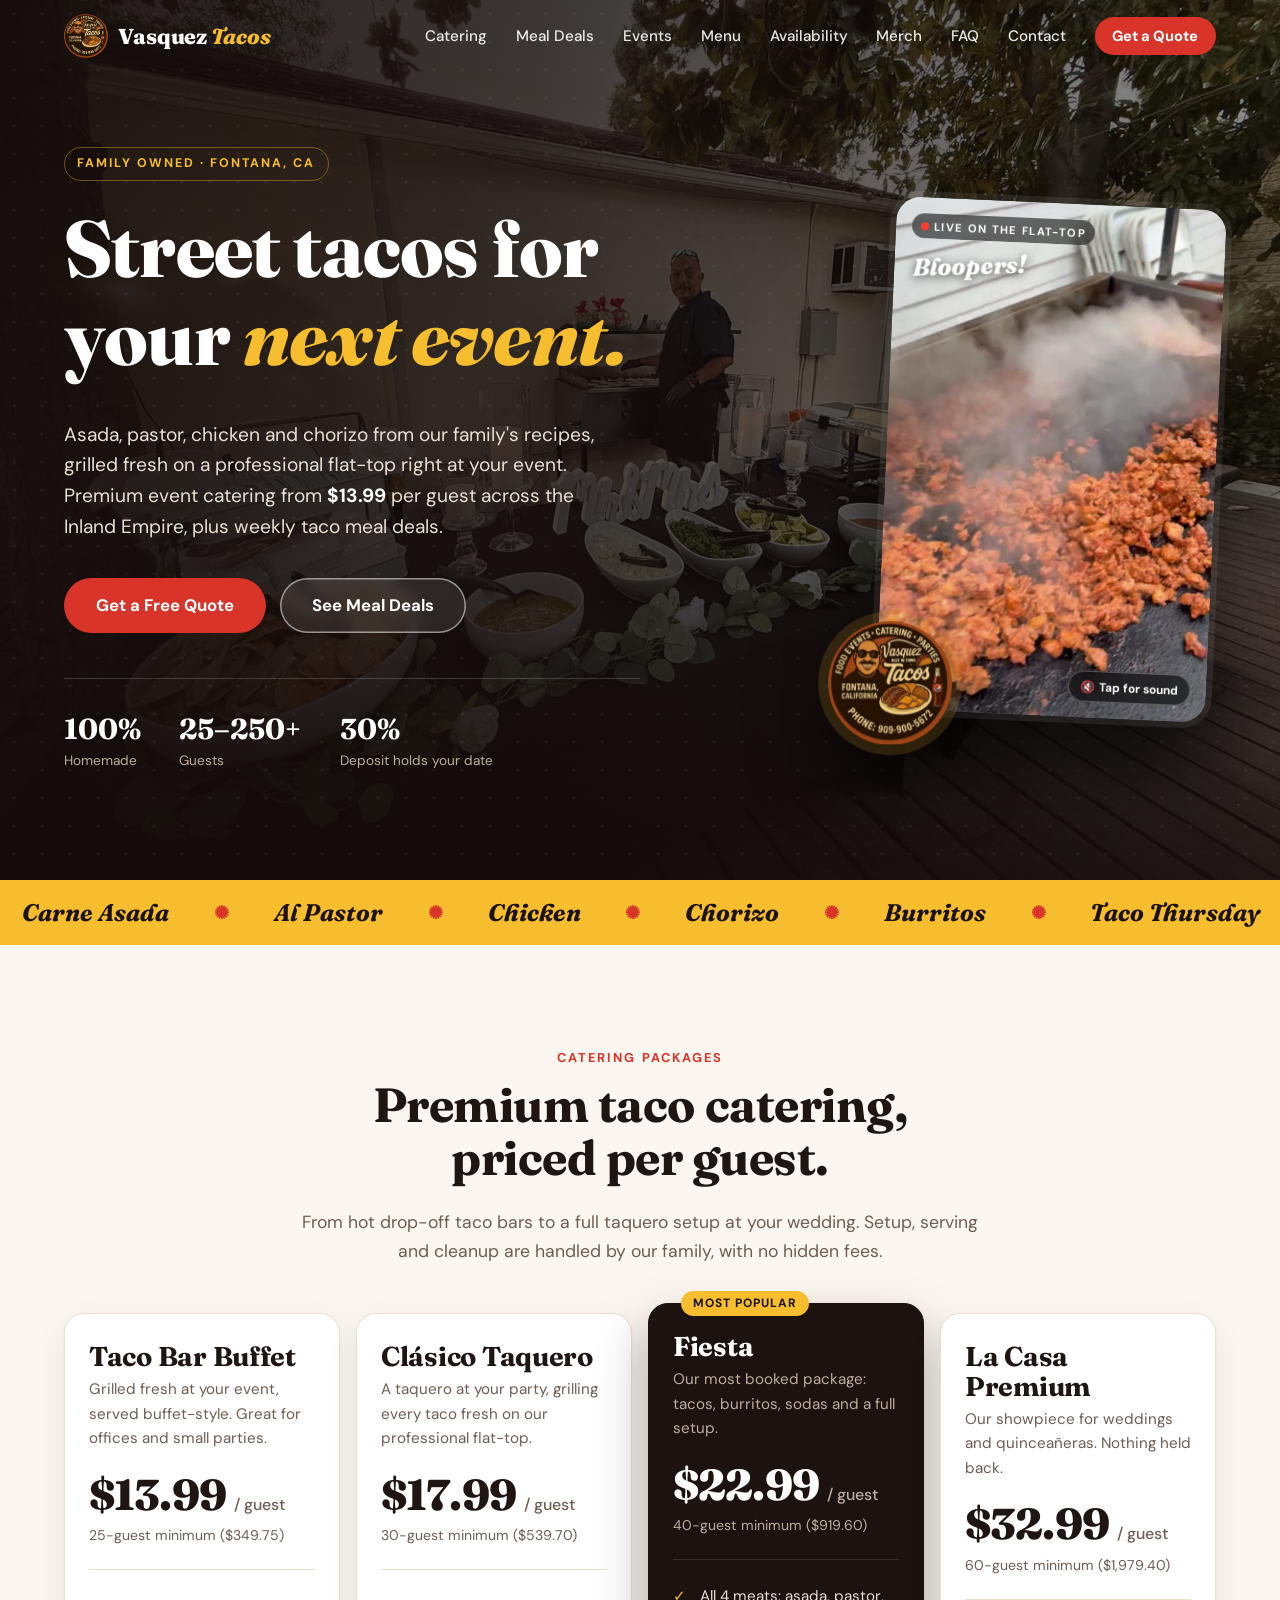
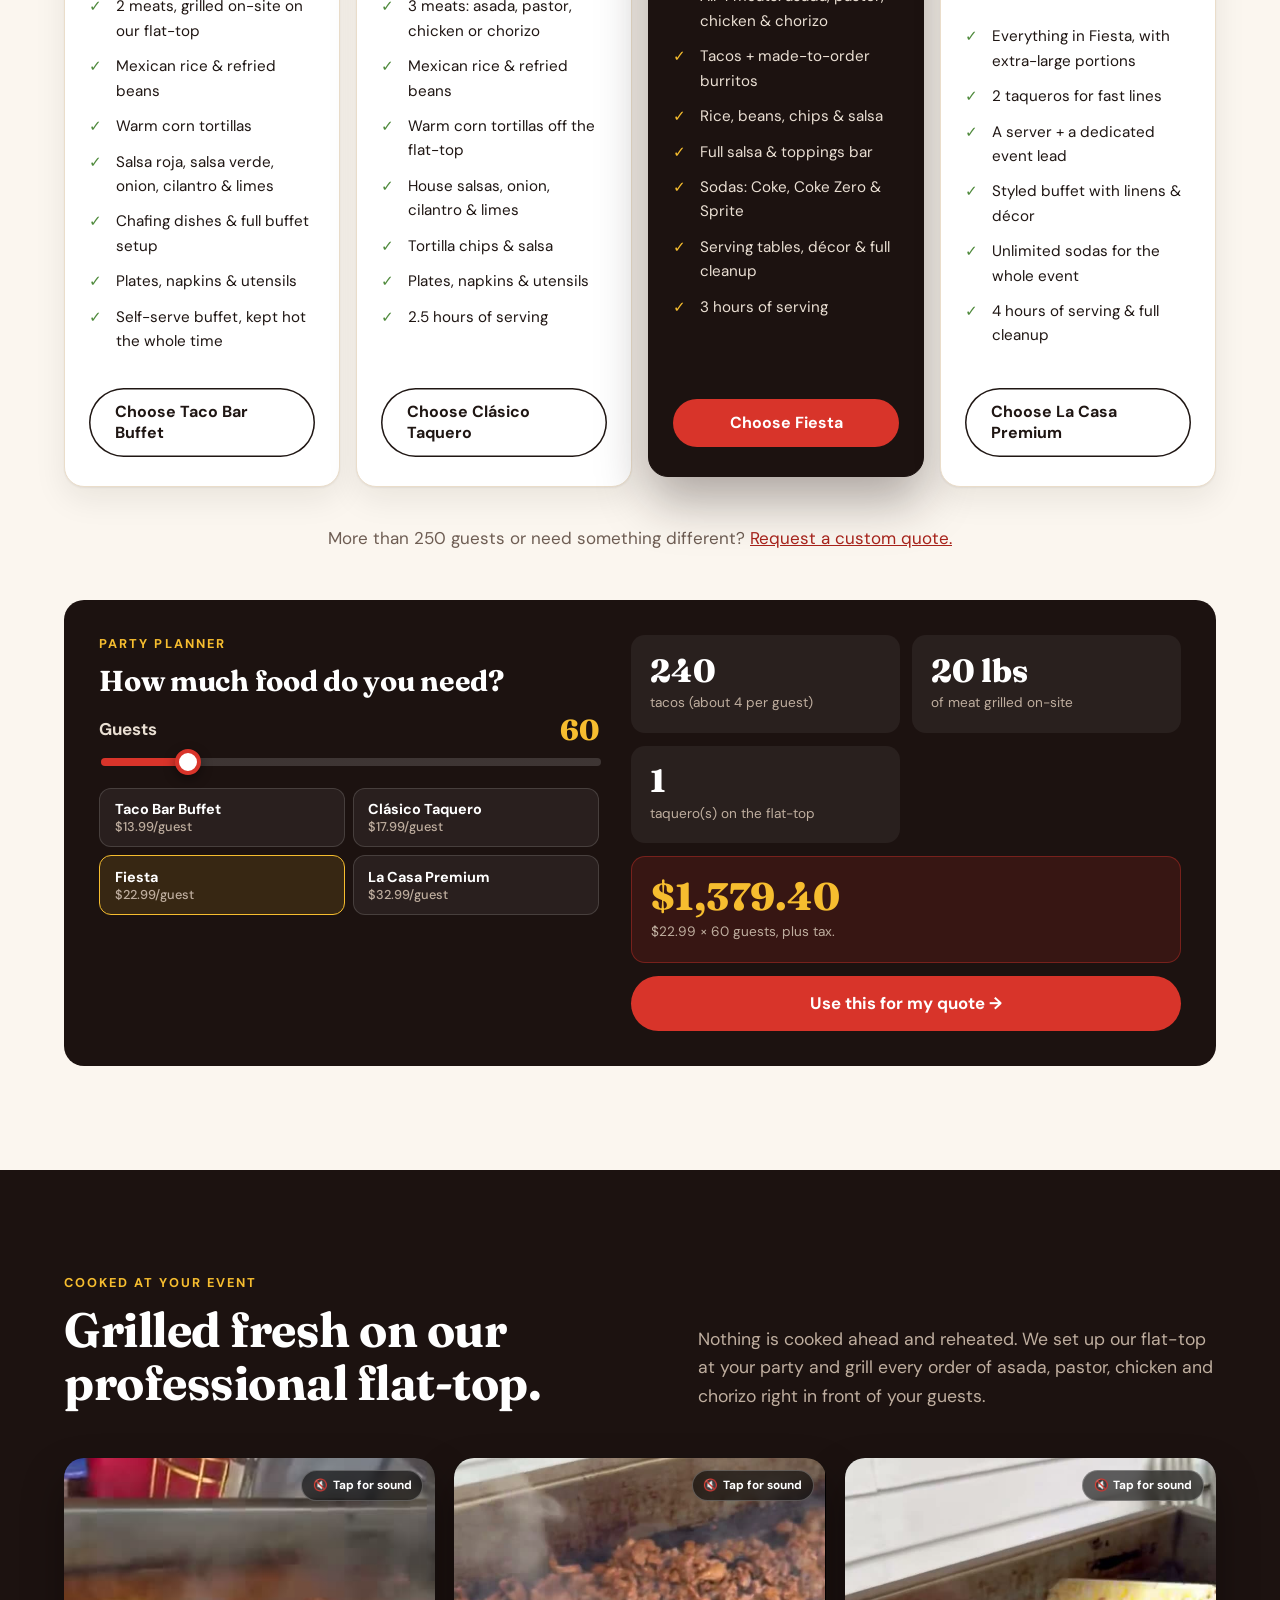
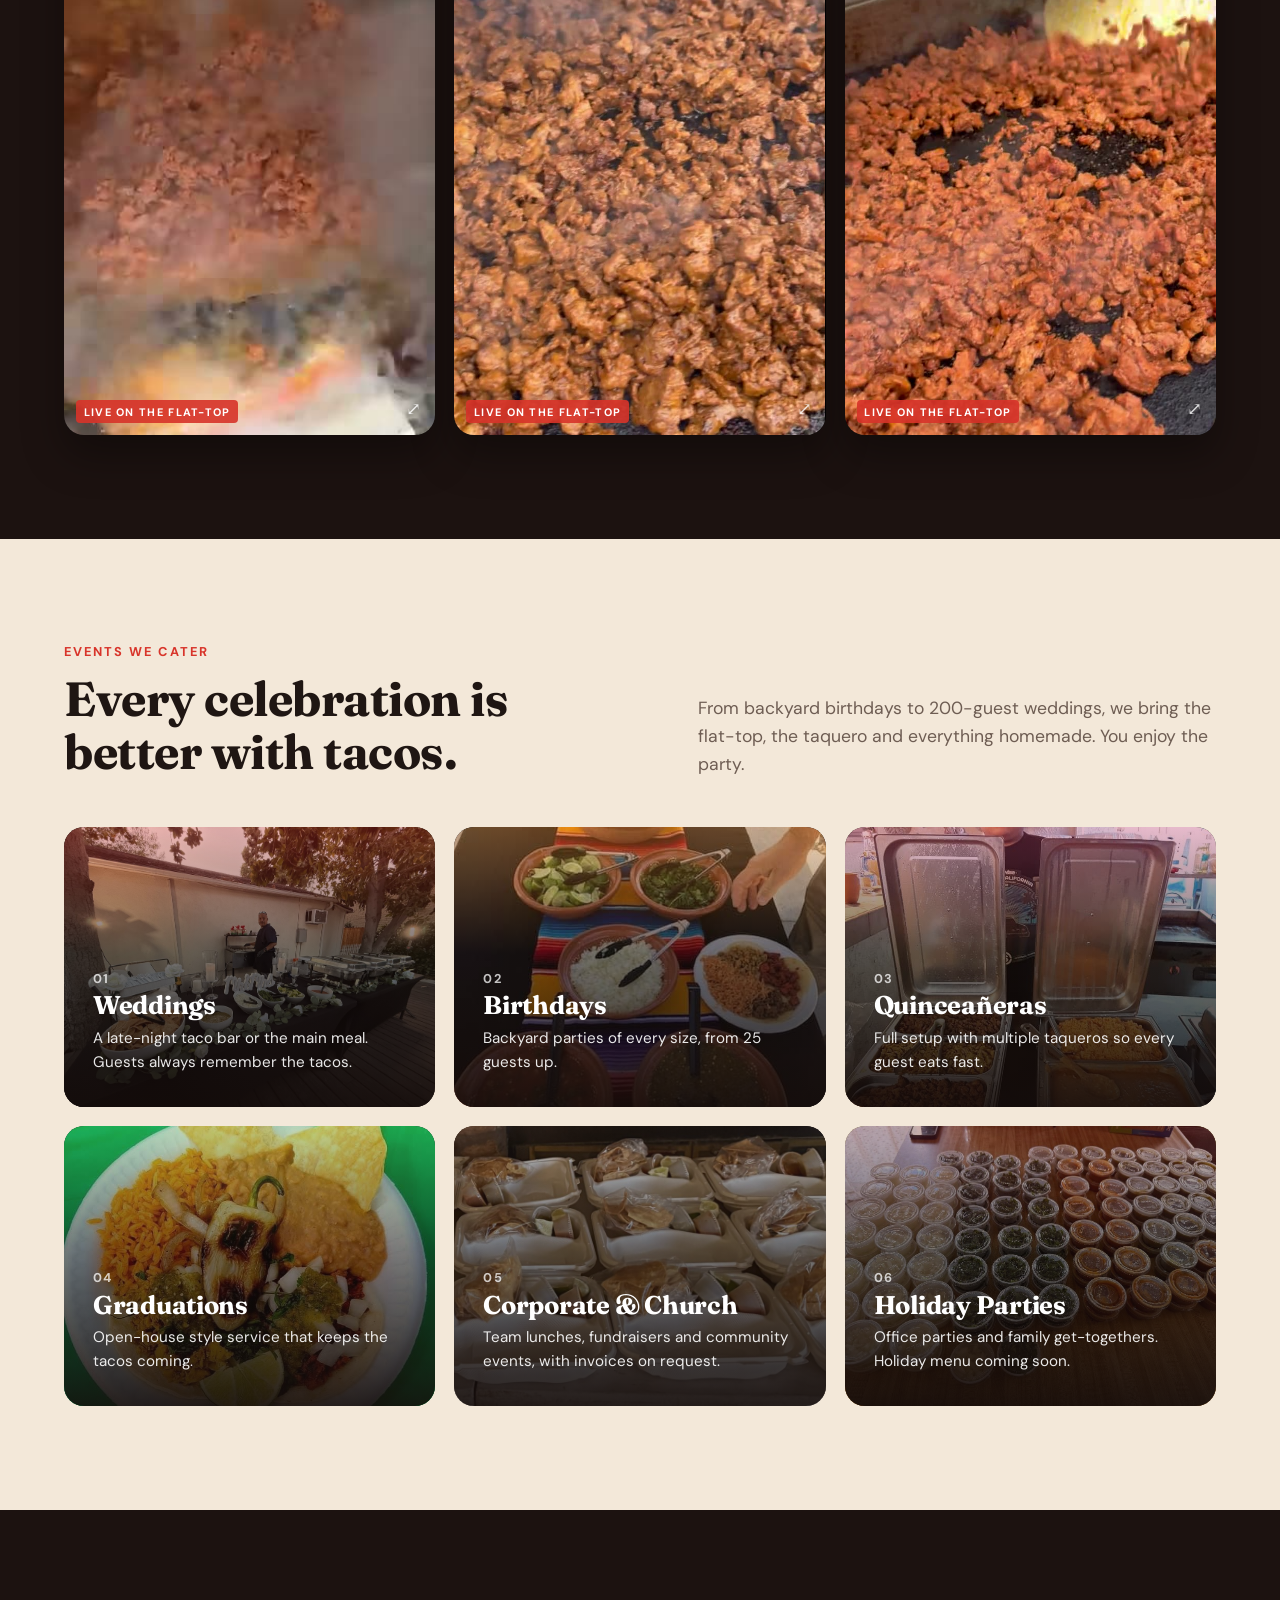
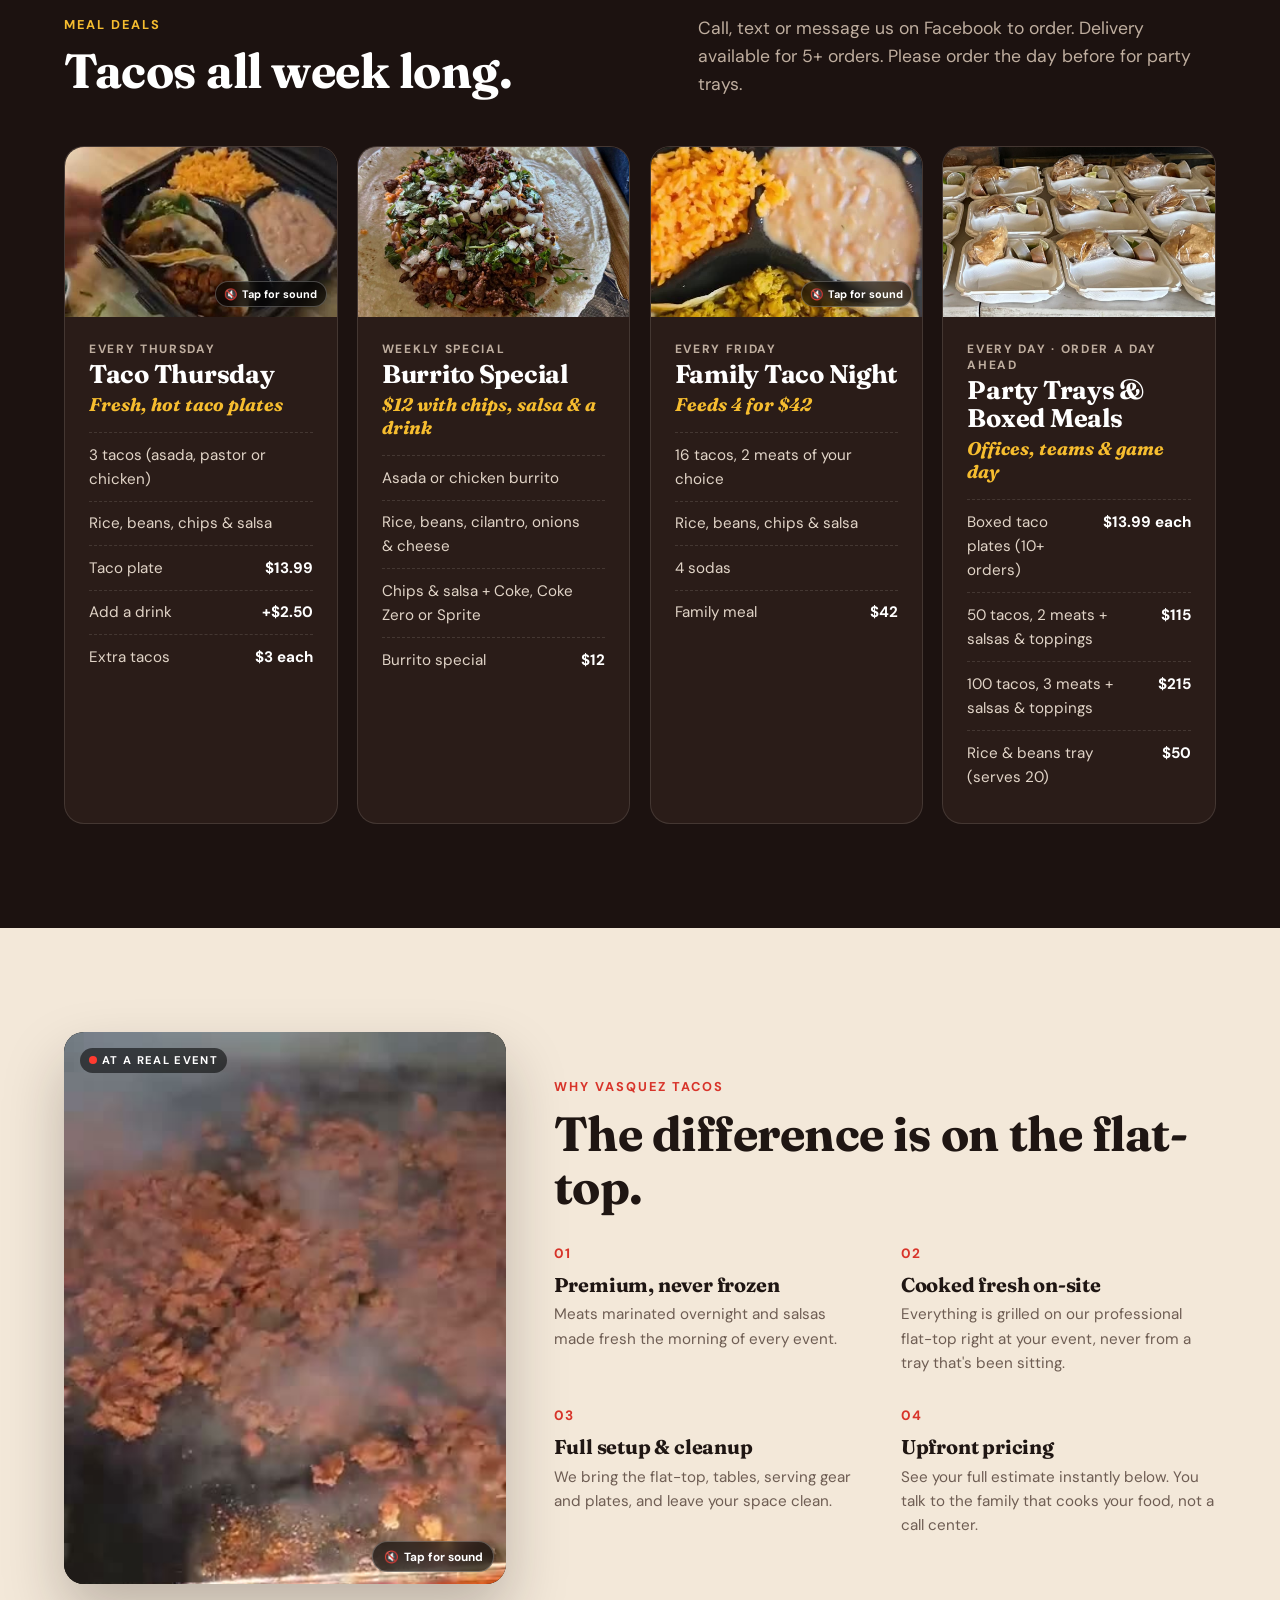
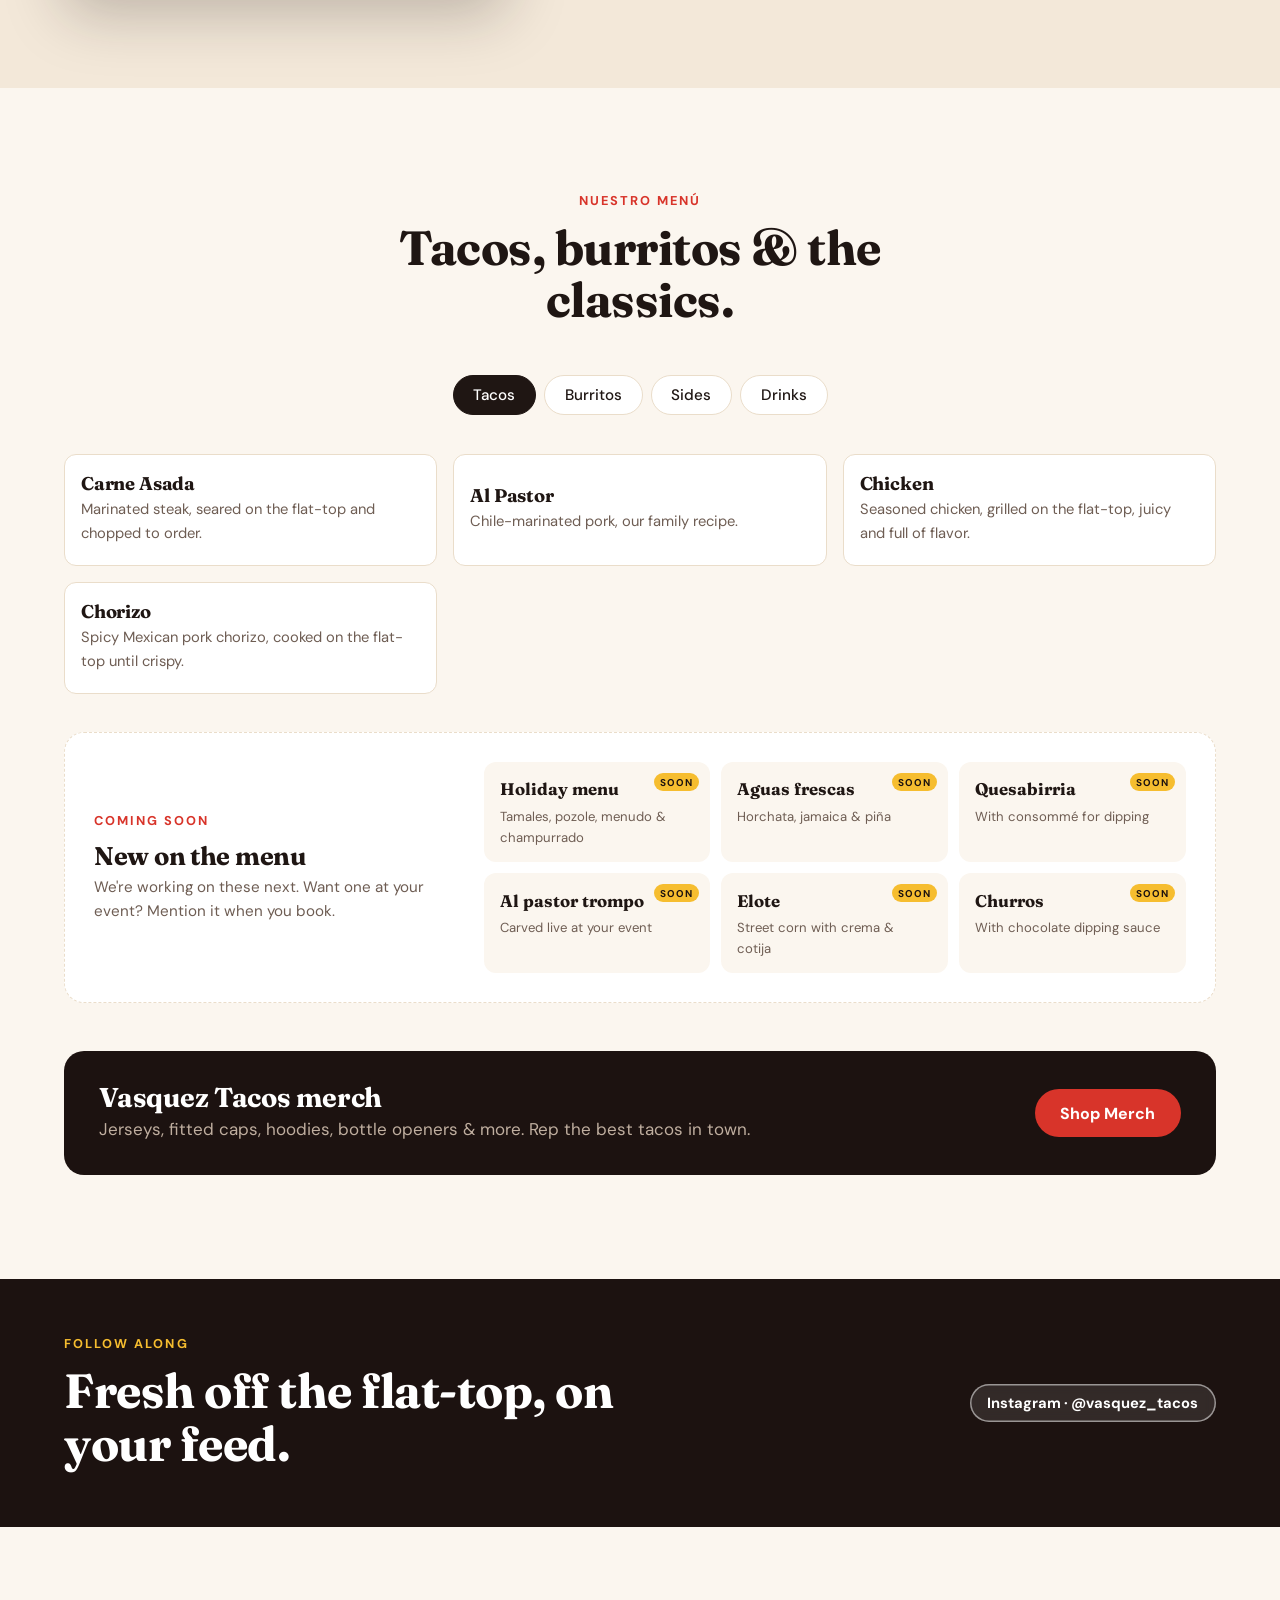
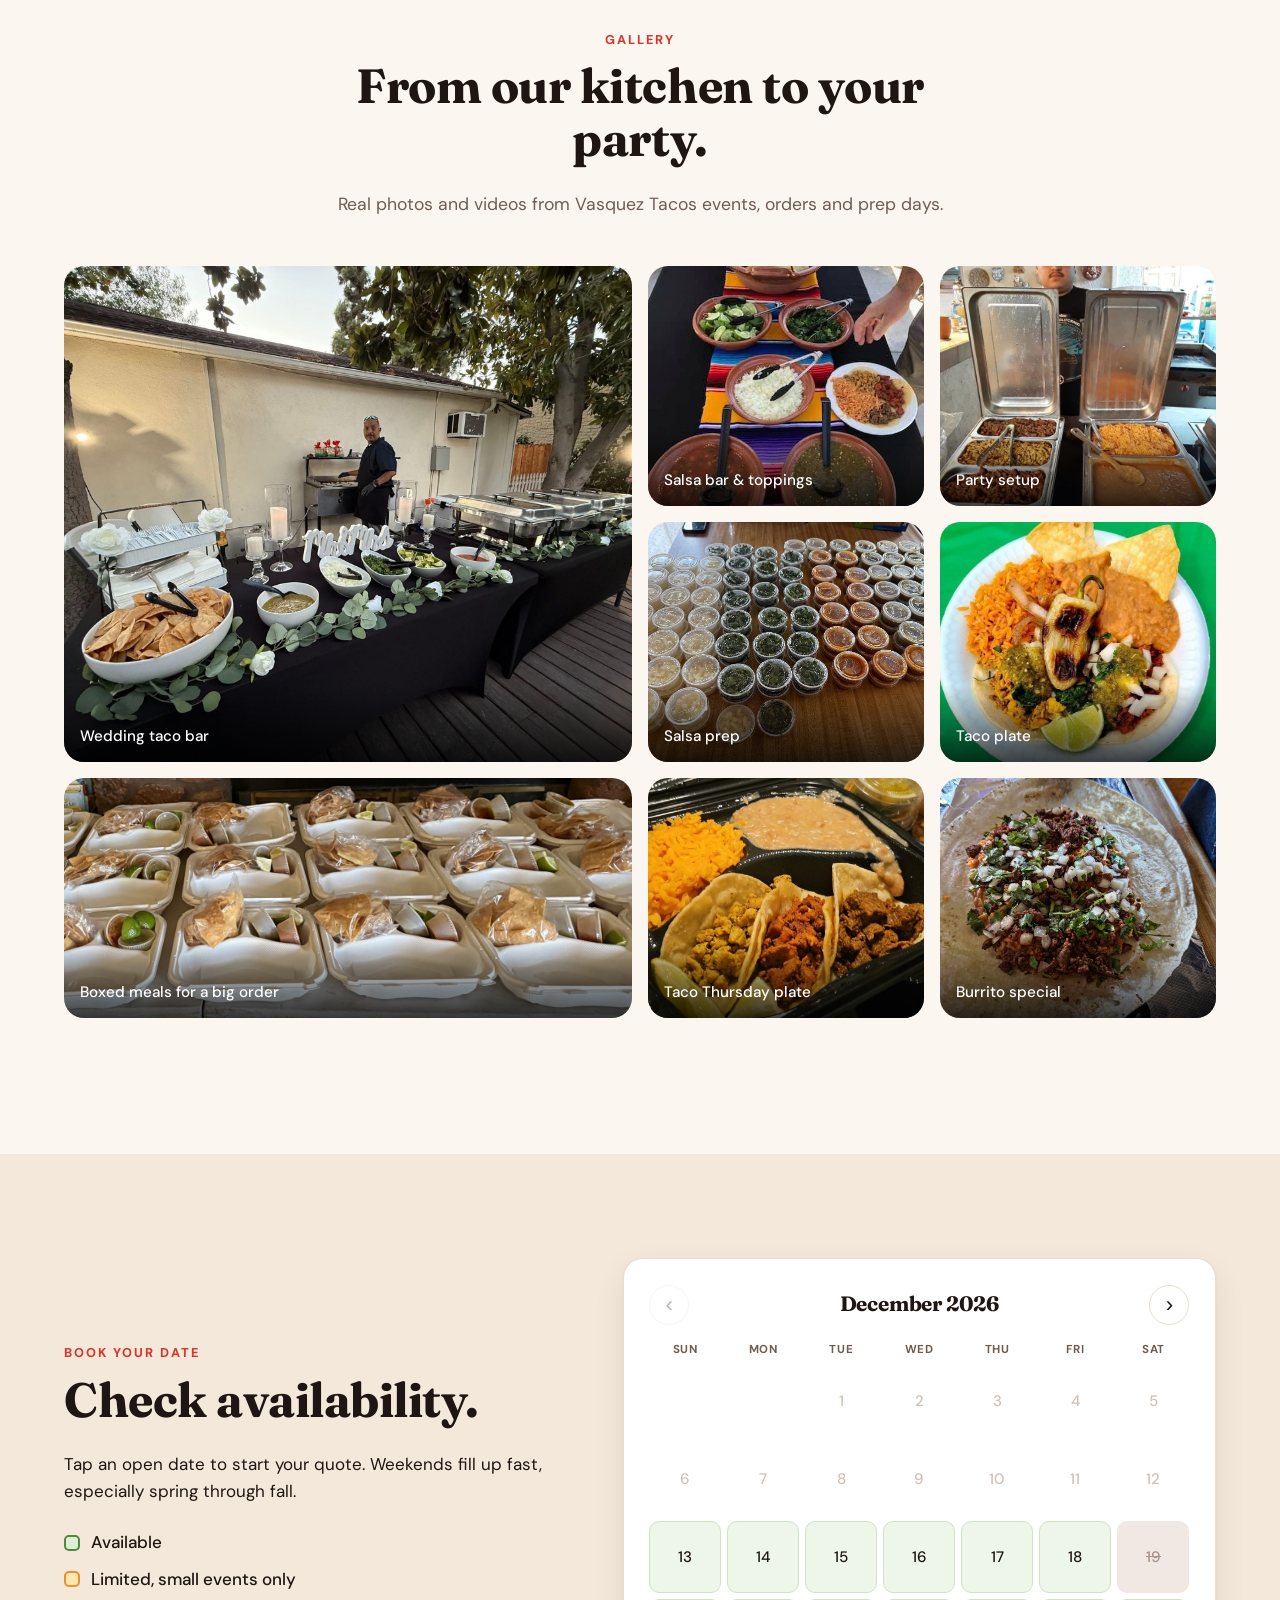
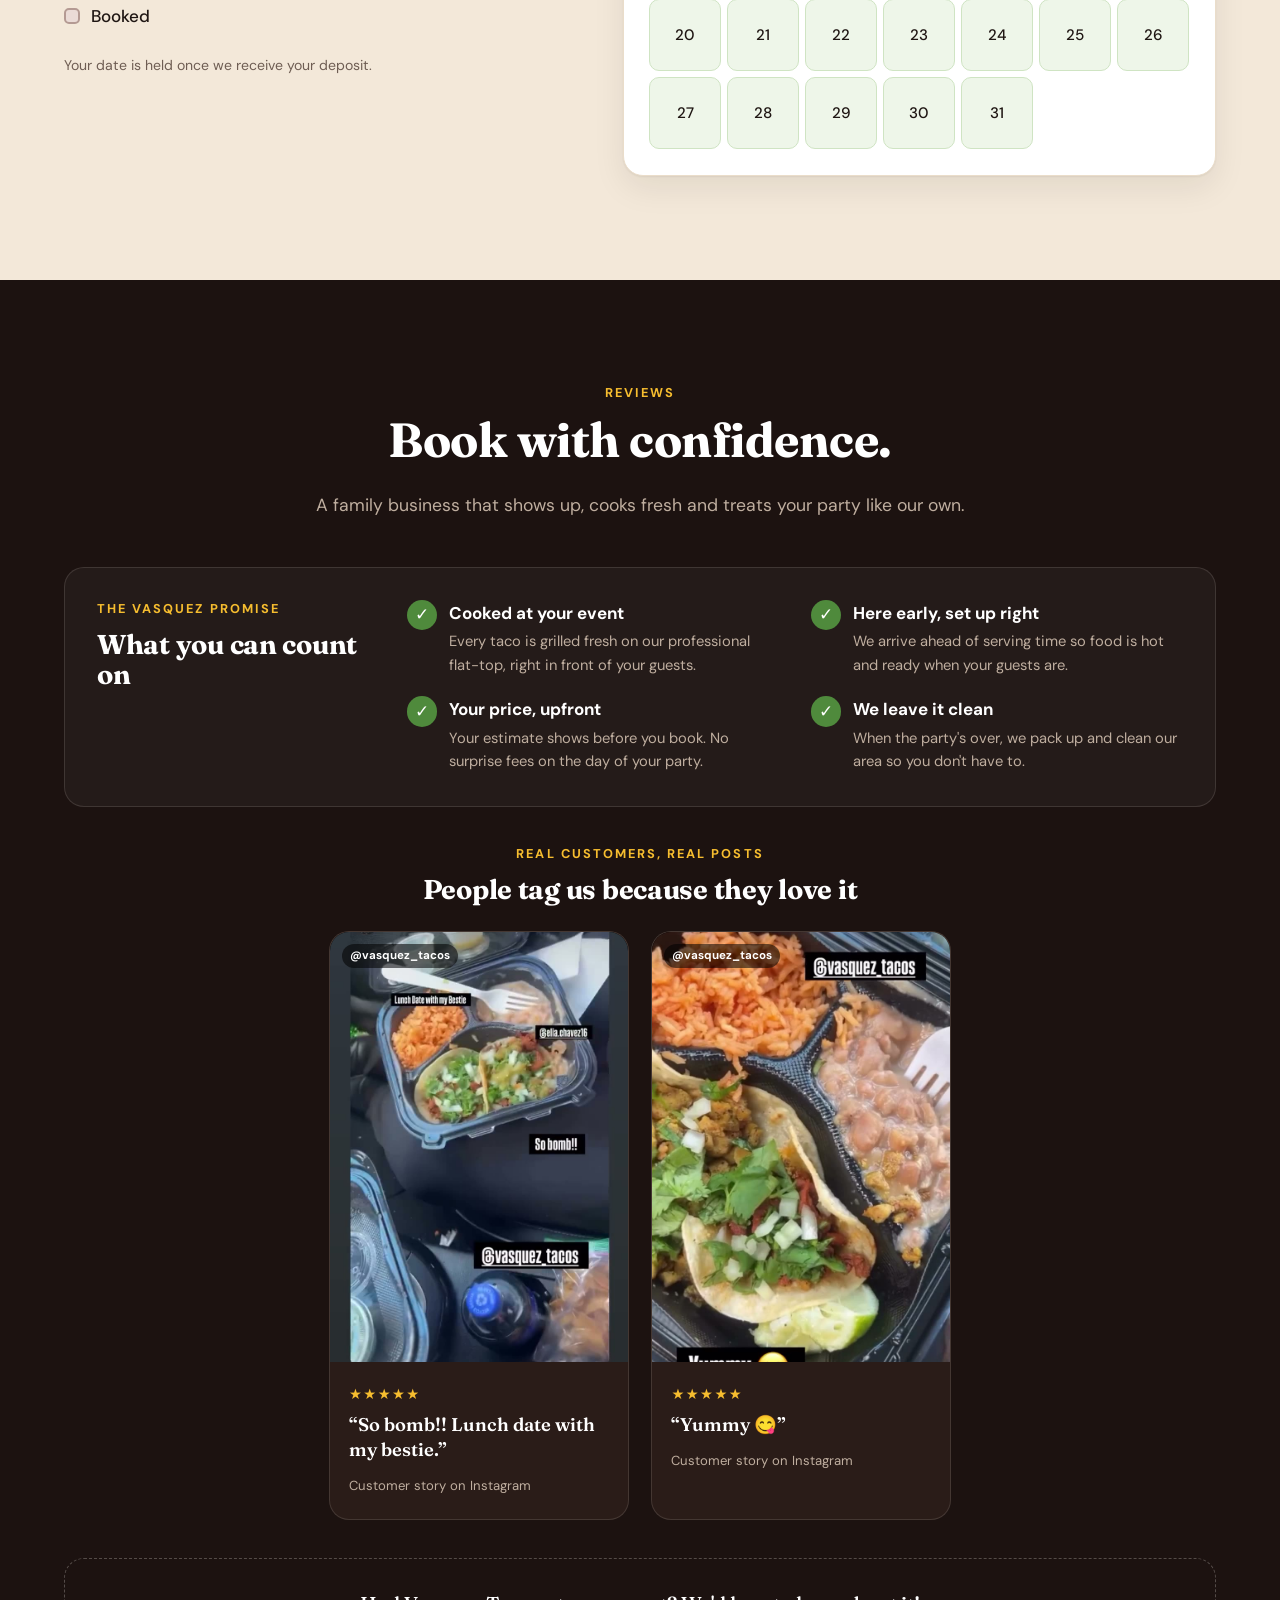
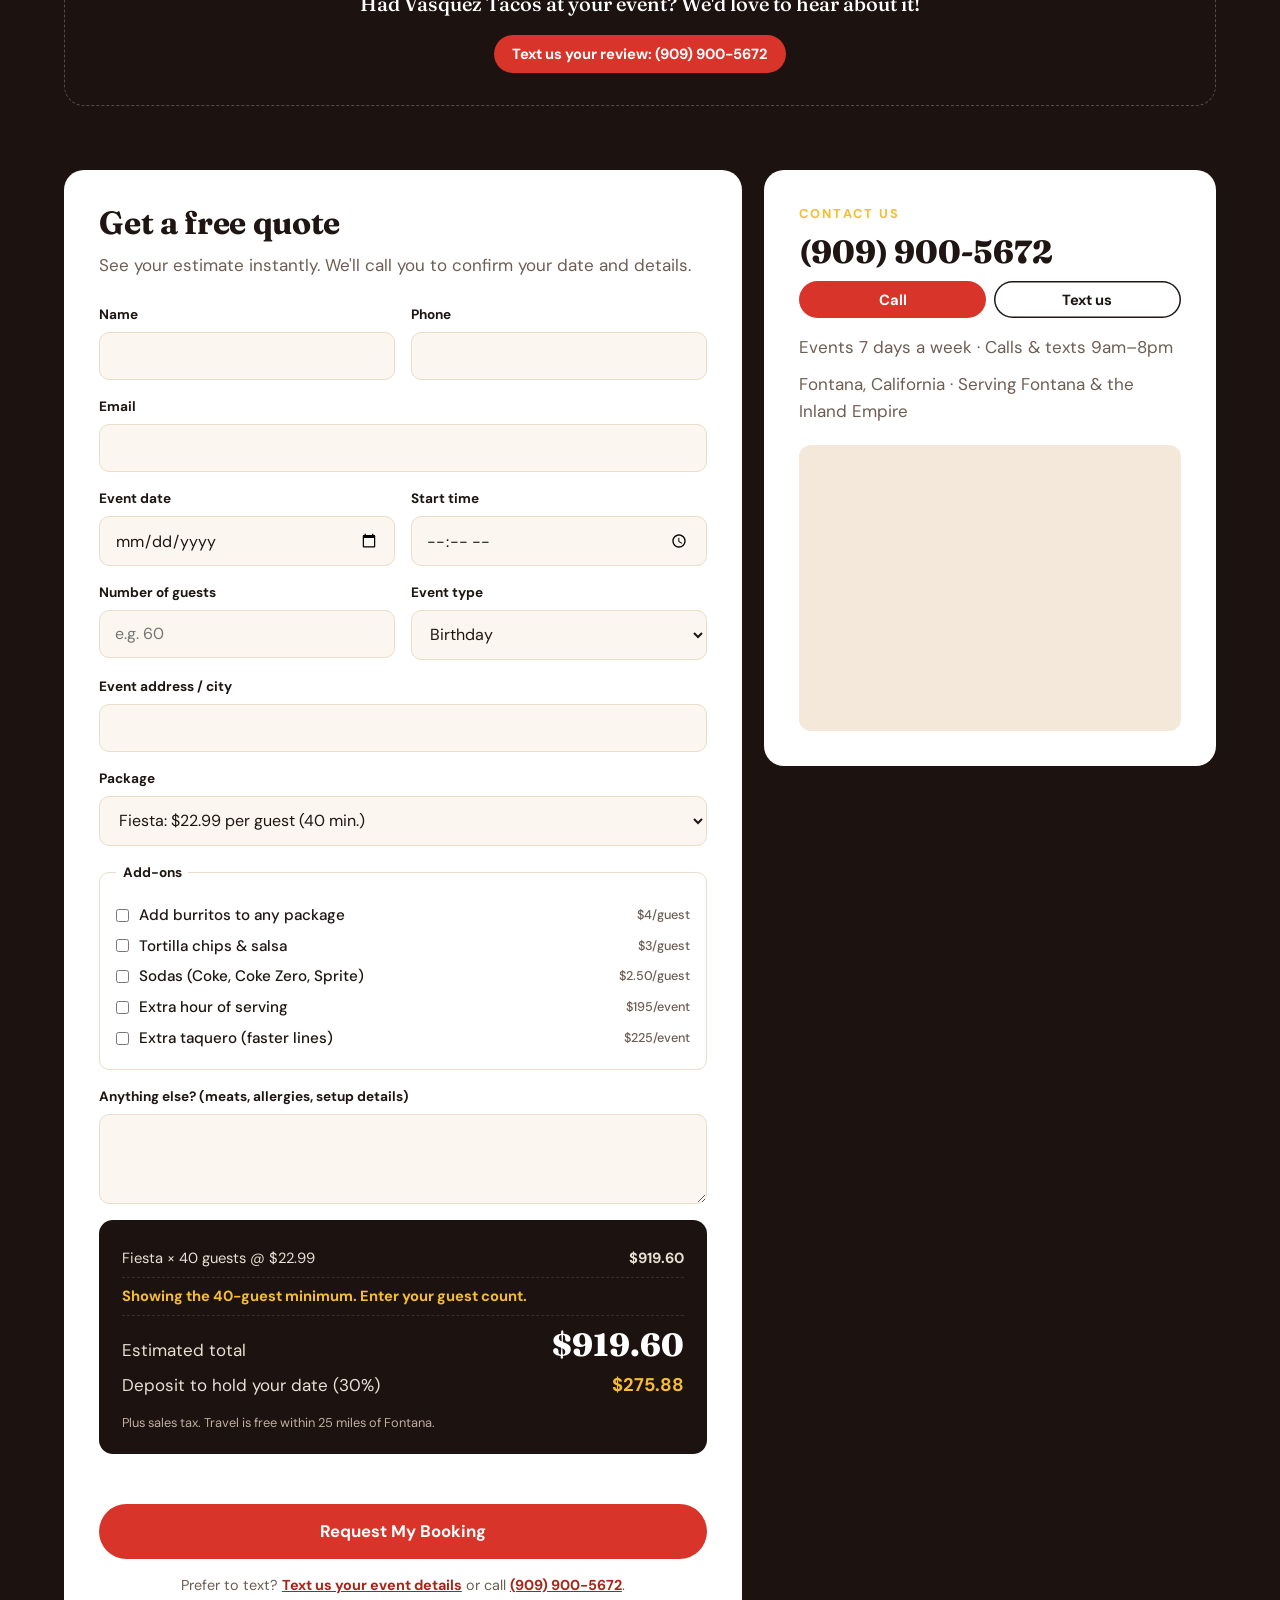
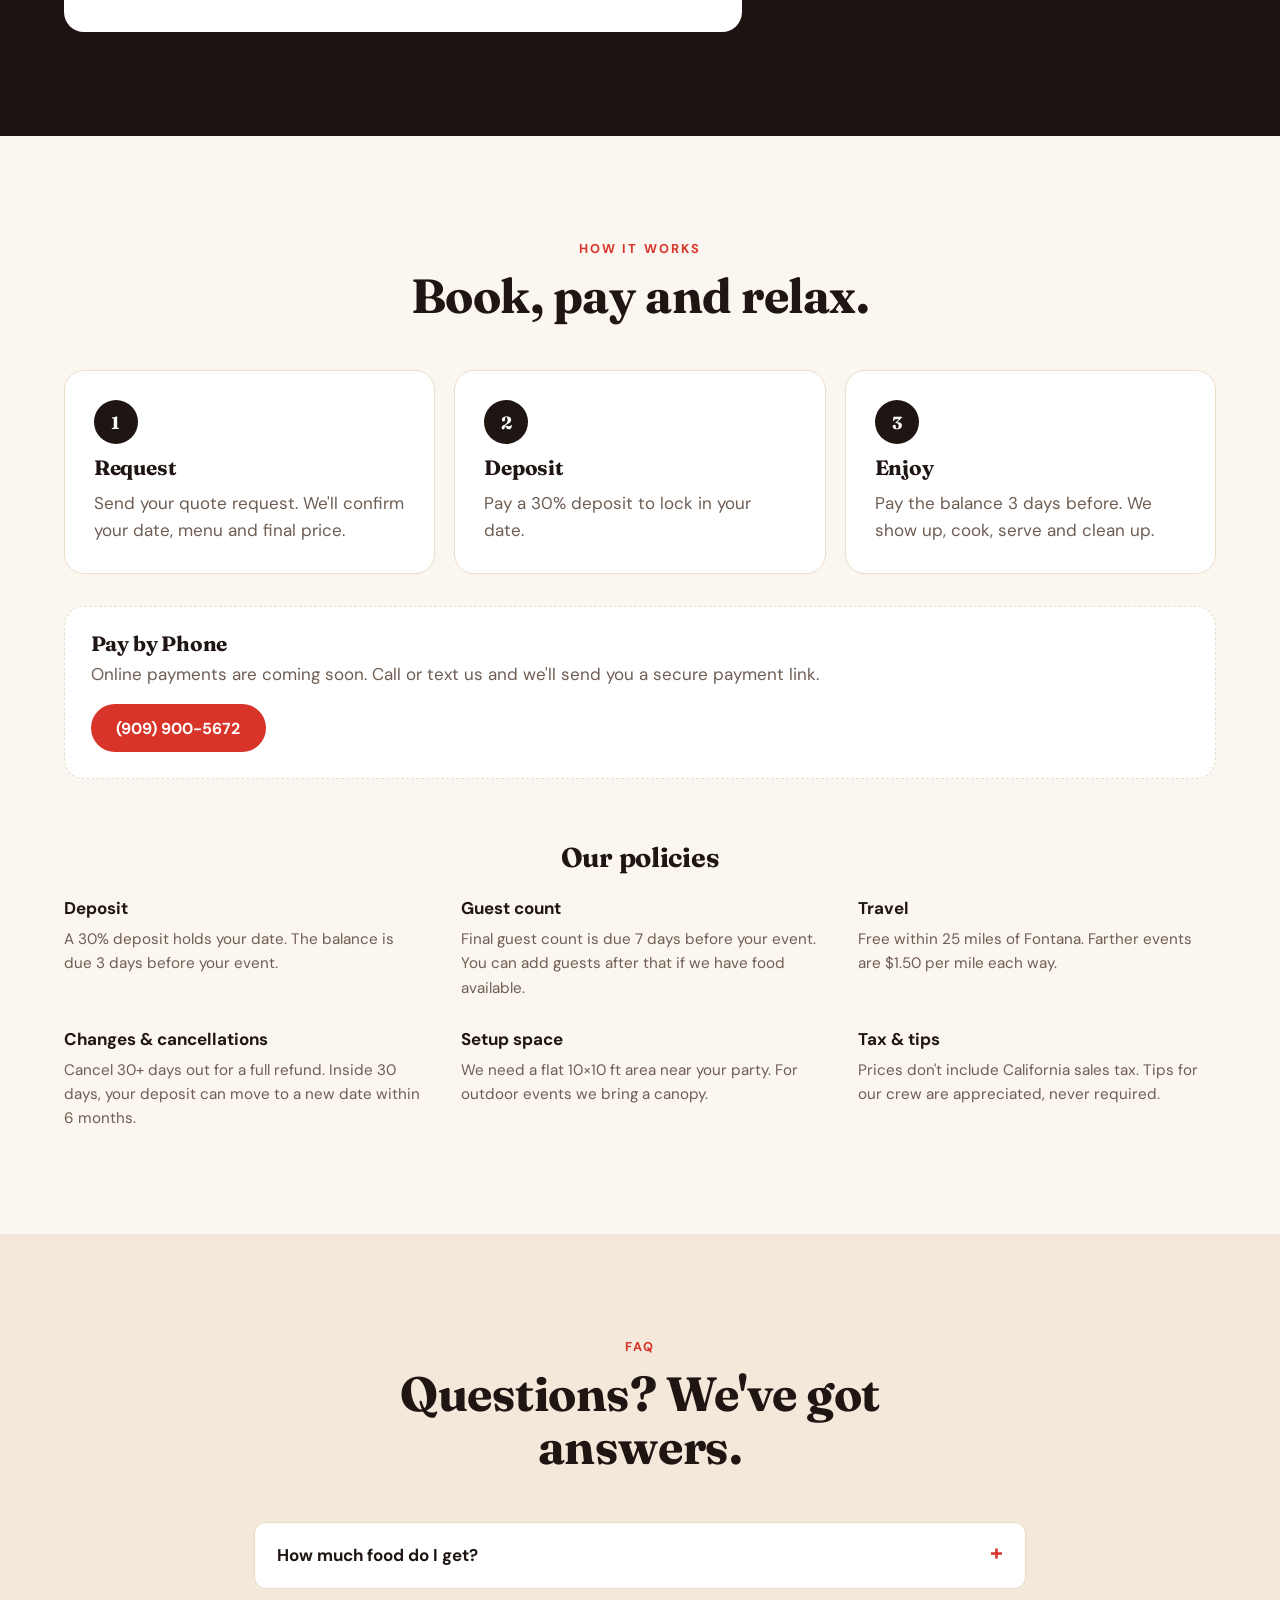
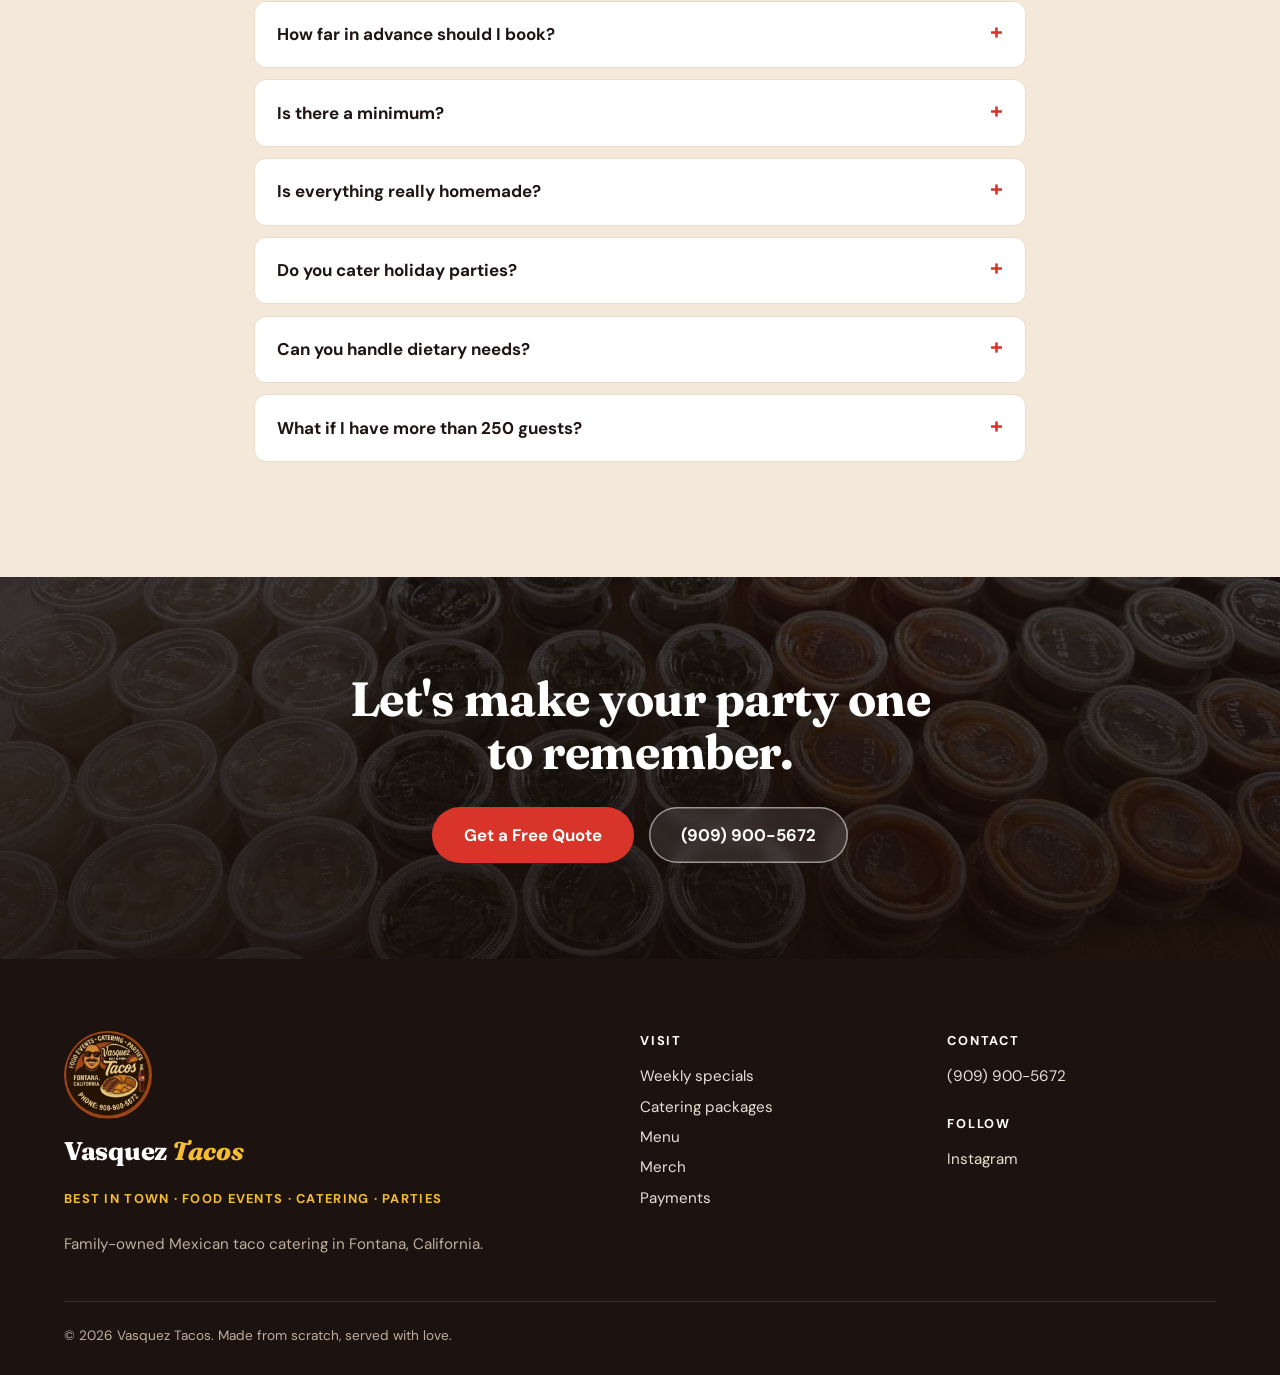
==== commit 5955885e: "Polish pass: reveal timing, gallery rows, merch nav on phones - Sections fade in reliably near the b" ====
--- a/index.html
+++ b/index.html
@@ -131,7 +131,7 @@
           <article class="event-card c3" style="--bg: url(images/chafing-trays.jpg)"><span>03</span><h3>Quinceañeras</h3><p>Full setup with multiple taqueros so every guest eats fast.</p></article>
           <article class="event-card c4" style="--bg: url(images/taco-plate.jpg)"><span>04</span><h3>Graduations</h3><p>Open-house style service that keeps the tacos coming.</p></article>
           <article class="event-card c5" style="--bg: url(images/boxed-meals.jpg)"><span>05</span><h3>Corporate &amp; Church</h3><p>Team lunches, fundraisers and community events, with invoices on request.</p></article>
-          <article class="event-card c6 holiday-event"><span>06</span><h3>Holiday Parties</h3><p>Office parties and family get-togethers. Holiday menu coming soon.</p></article>
+          <article class="event-card c6 holiday-event" style="--bg: url(images/salsa-prep.jpg)"><span>06</span><h3>Holiday Parties</h3><p>Office parties and family get-togethers. Holiday menu coming soon.</p></article>
         </div>
 
         <article class="holiday" hidden>
--- a/styles.css
+++ b/styles.css
@@ -771,4 +771,15 @@
 }
 @media (max-width: 560px) {
   .why-split .why, .promise-list { grid-template-columns: 1fr; }
+}
+.hero-caption { position: absolute; left: 18px; top: 52px; z-index: 2; font: italic 800 1.5rem var(--display); color: #fff; text-shadow: 0 2px 10px rgba(0,0,0,.7); transform: rotate(-4deg); pointer-events: none; }
+.hero-media .hero-logo ~ .sound-btn, .hero-media .sound-btn { bottom: 16px; }
+@media (max-width: 860px) { .hero-caption { font-size: 1.2rem; top: 48px; } }
+/* Merch page top bar: keep it on one line on phones */
+.nav-links.nav-links-simple { display: flex; position: static; flex-direction: row; background: none; box-shadow: none; padding: 0; gap: 1rem; }
+.nav-links-simple a:not(.btn) { white-space: nowrap; border: 0 !important; padding: 0 !important; }
+@media (max-width: 560px) {
+  .merch-page .logo-text { white-space: nowrap; font-size: 1.1rem; }
+  .nav-links-simple a:not(.btn) { font-size: .9rem; }
+  .merch-page .nav-links-simple .btn { display: none; }
 }
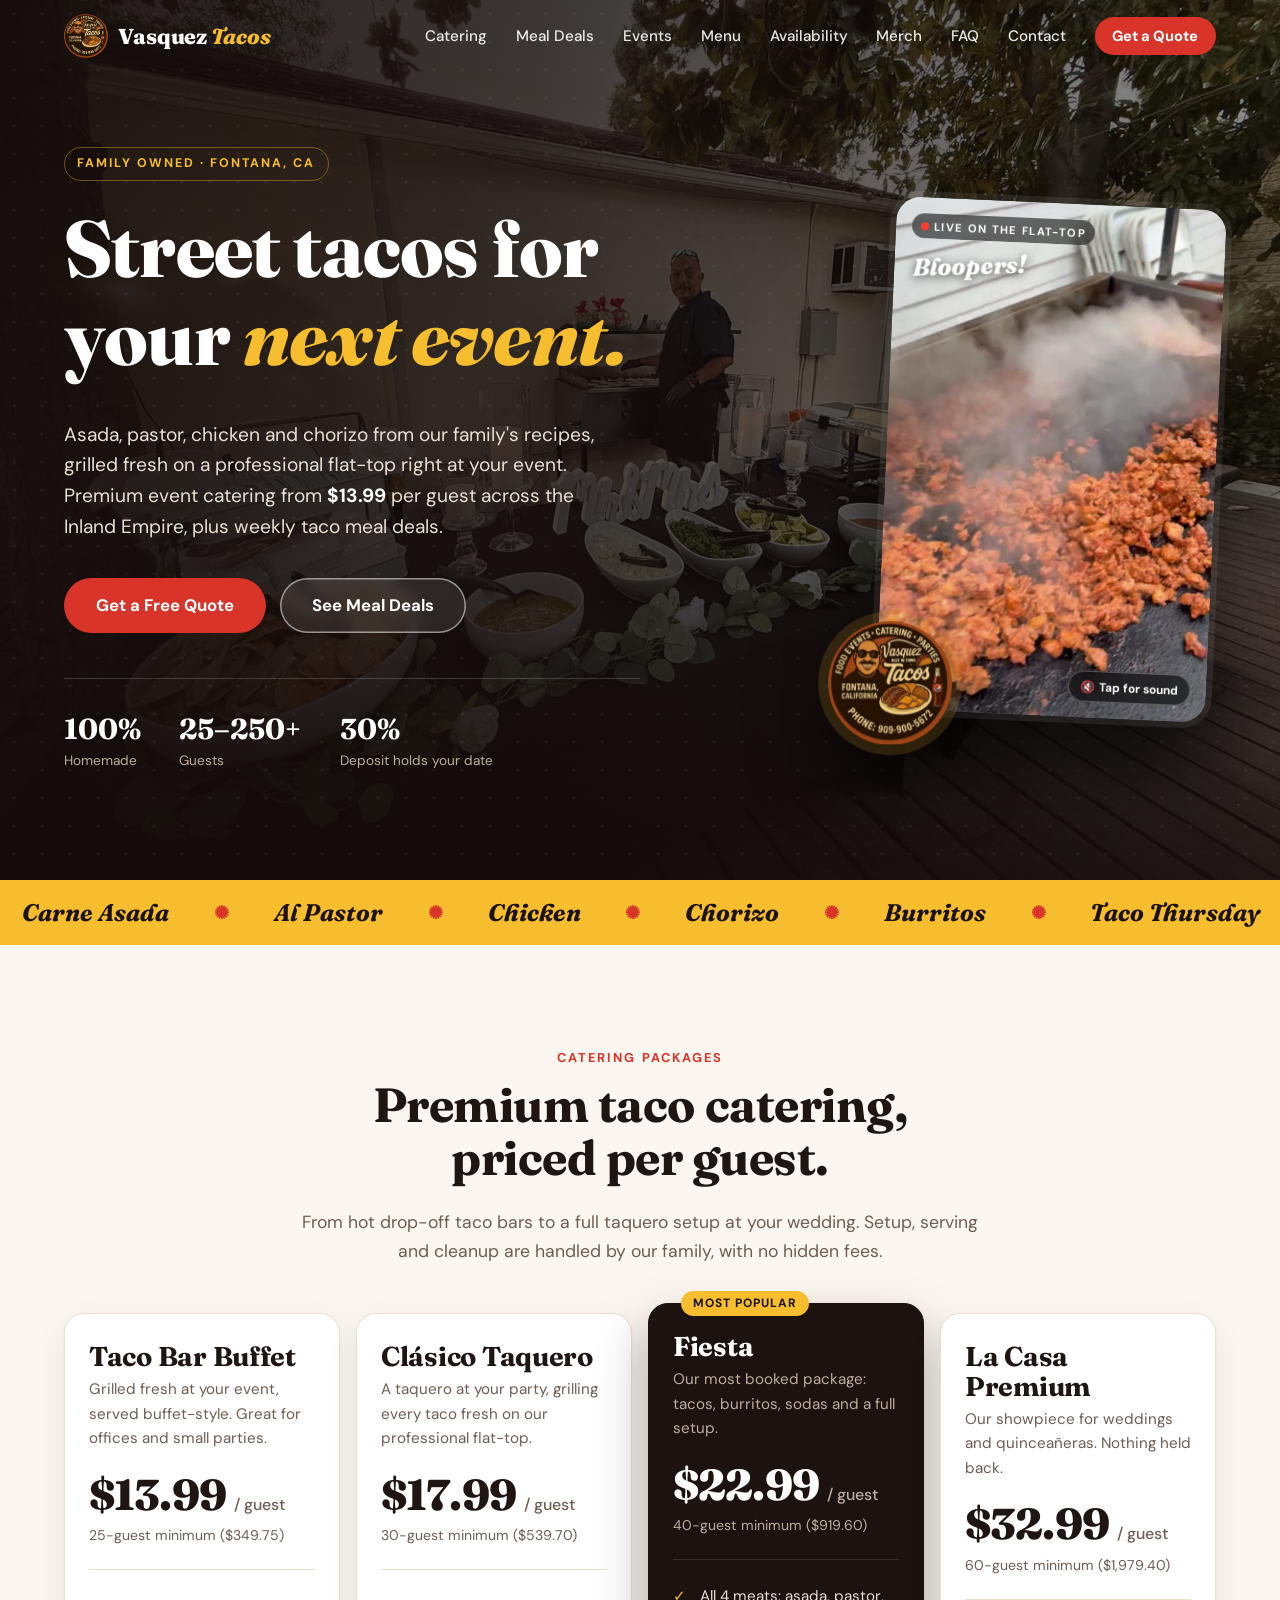
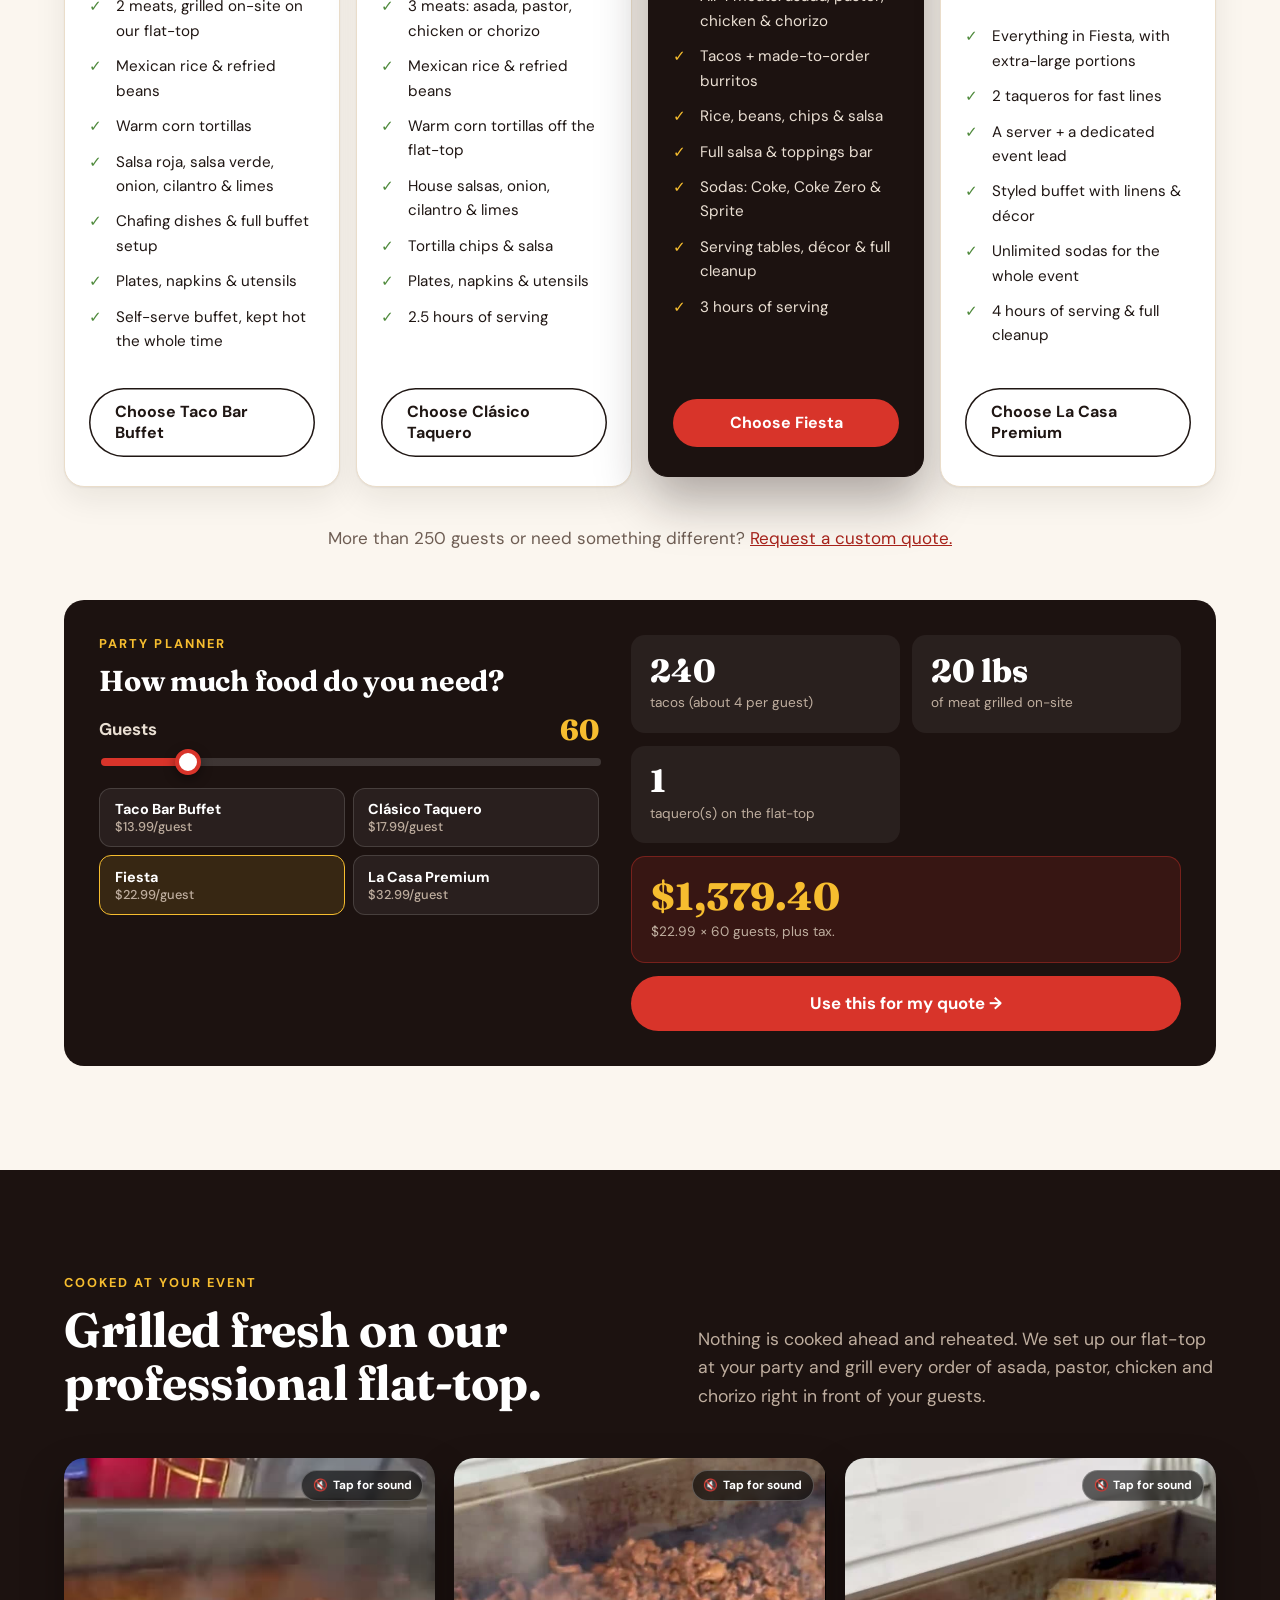
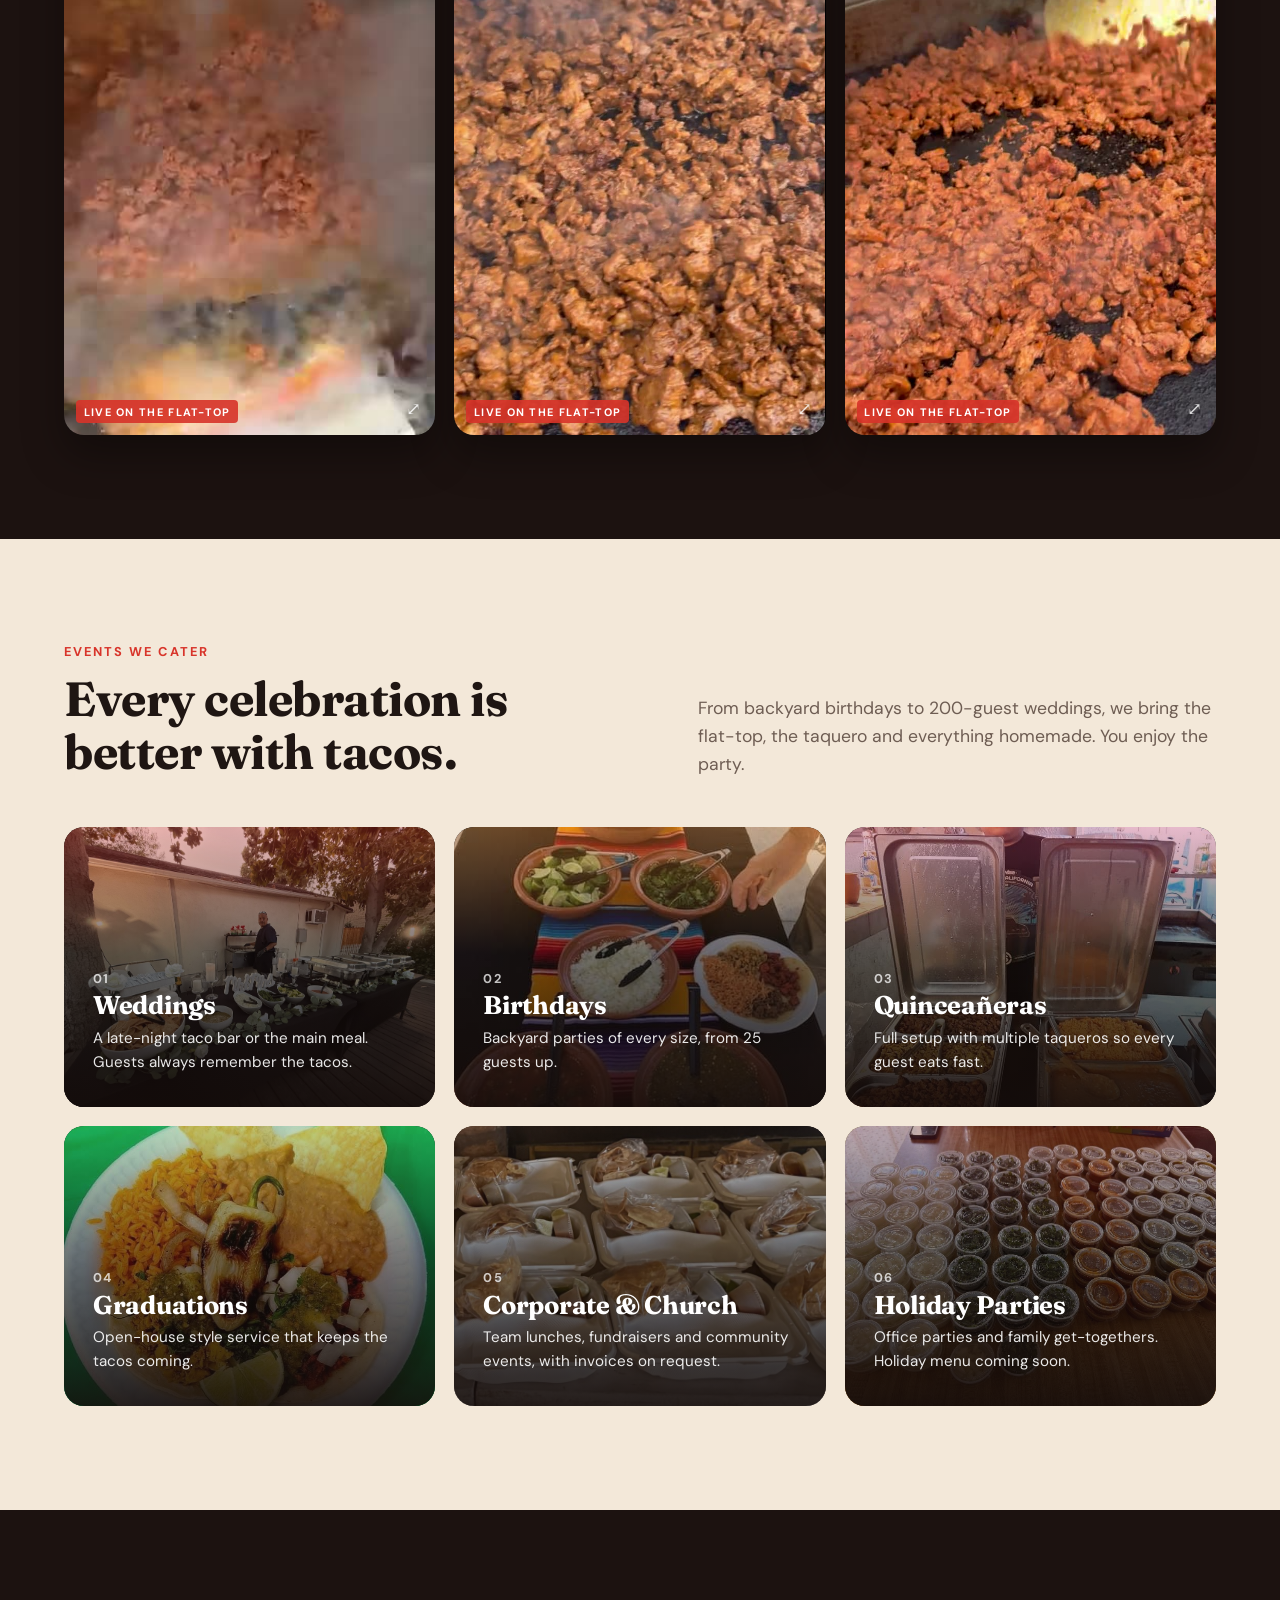
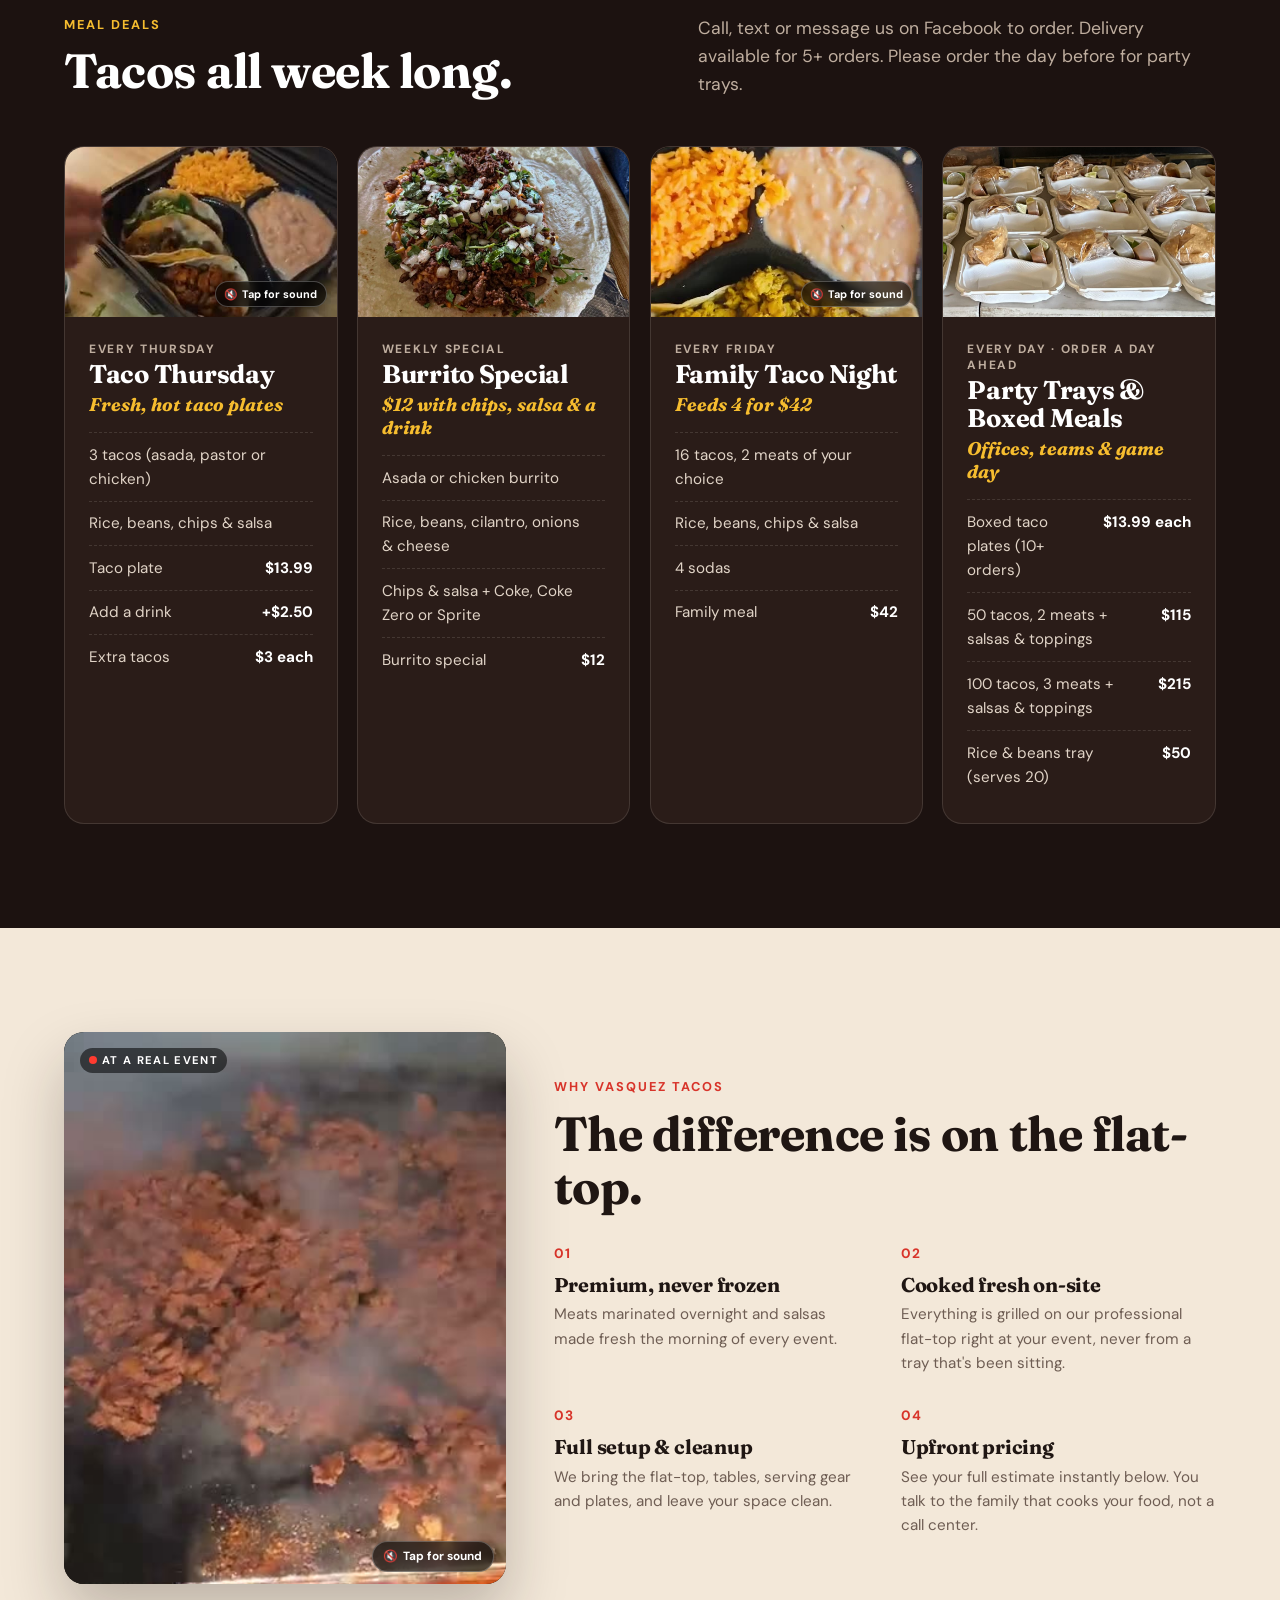
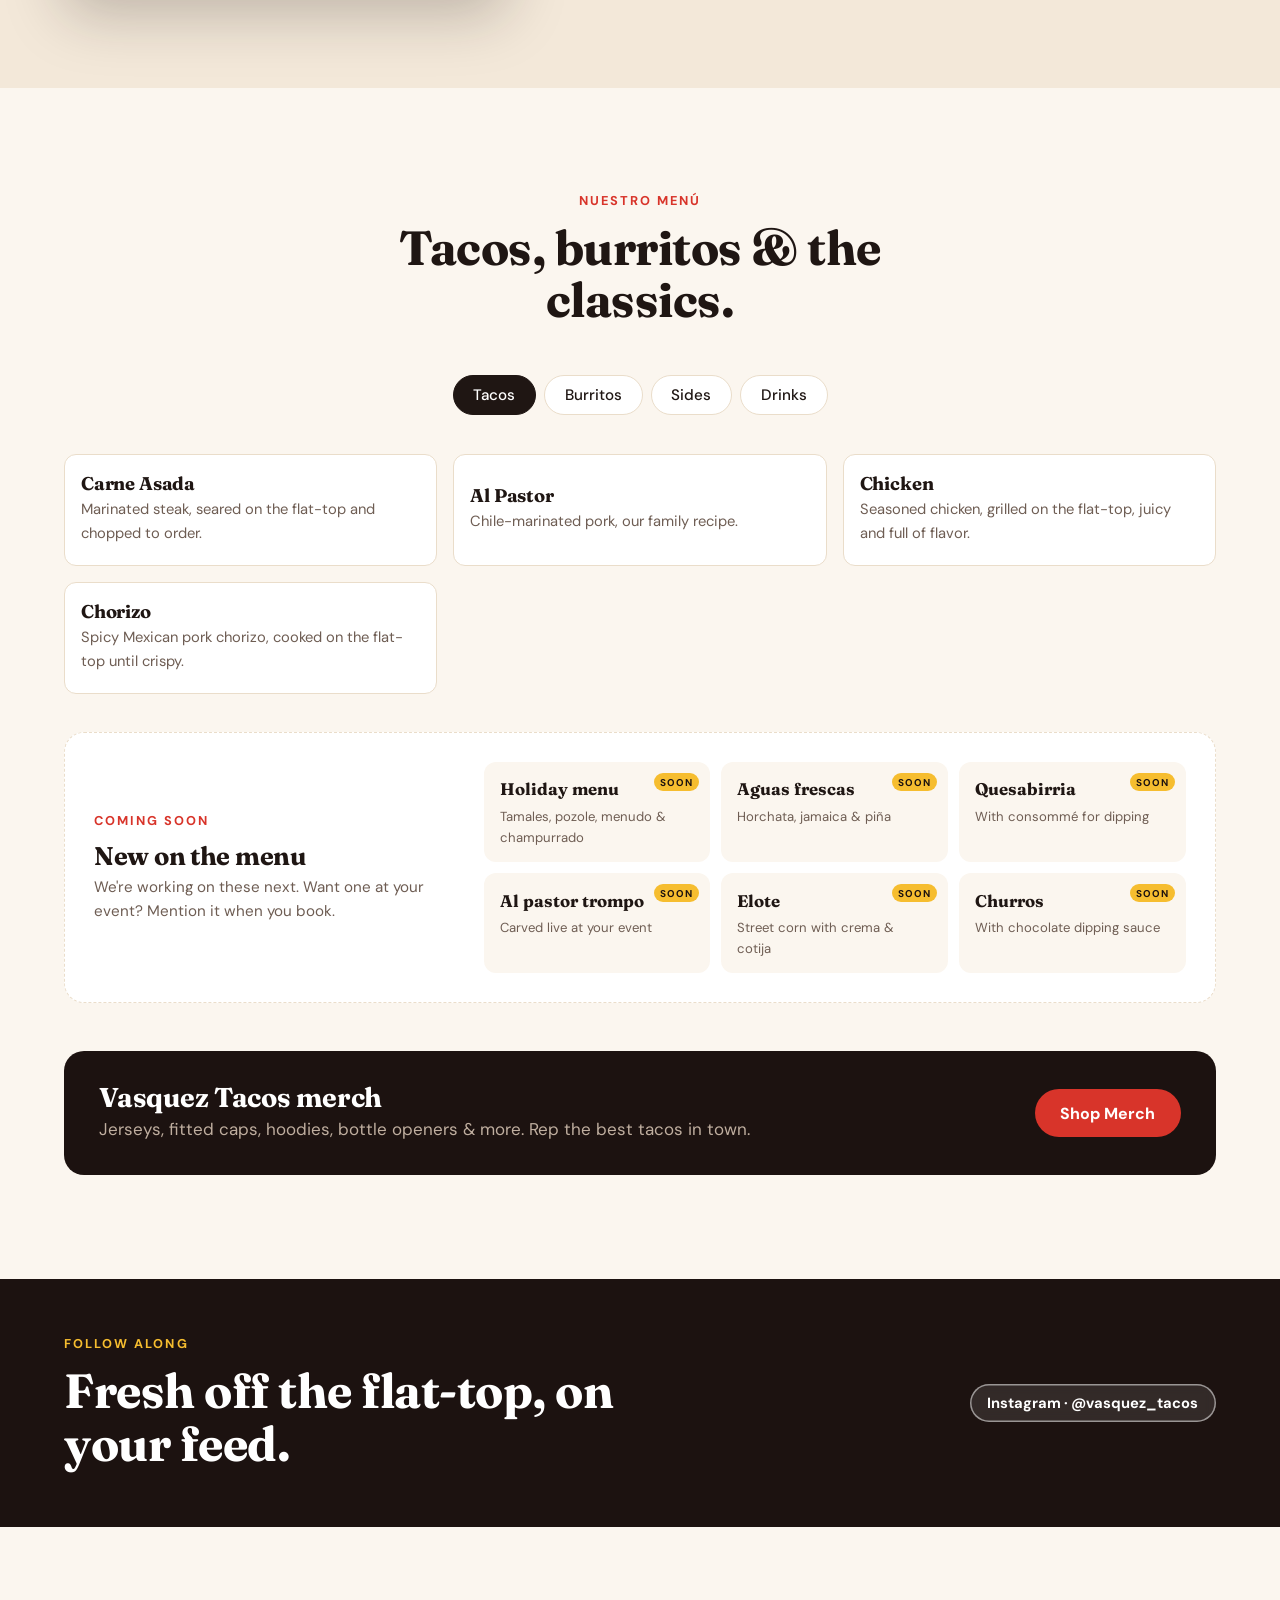
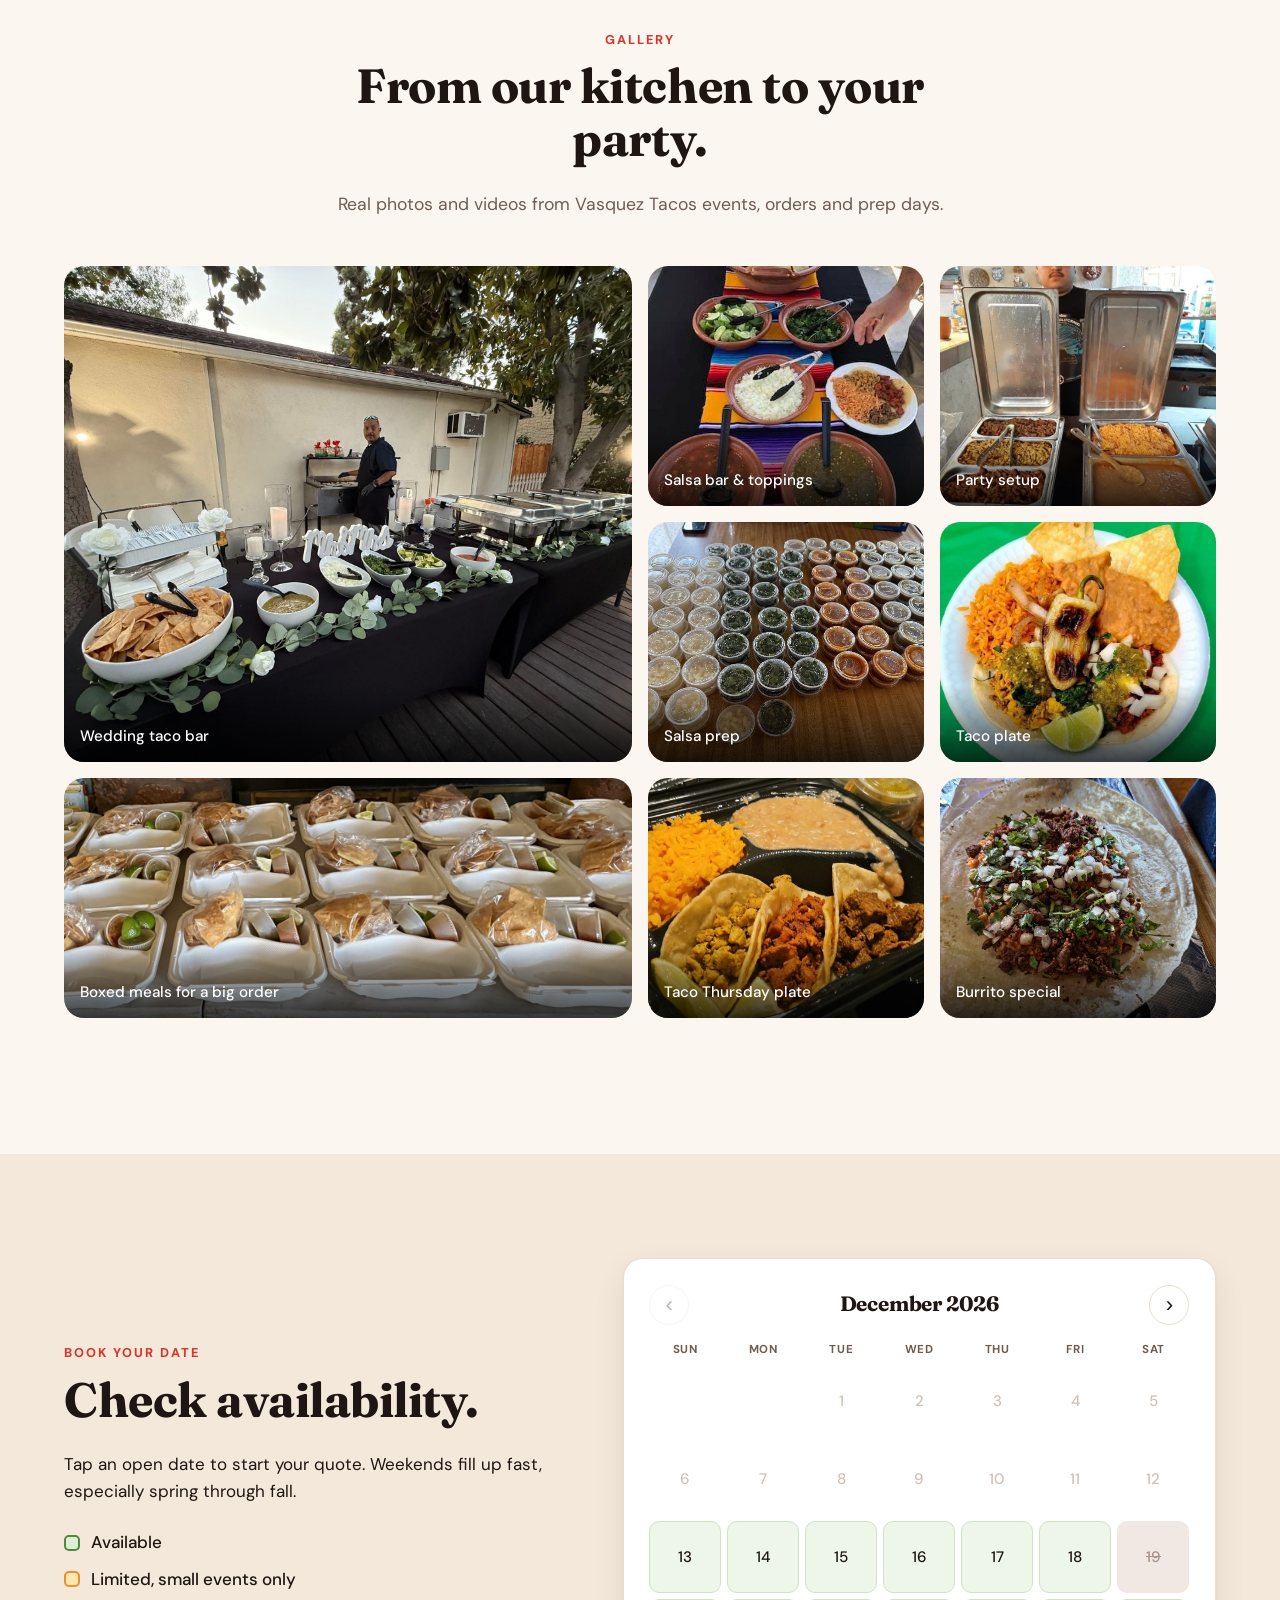
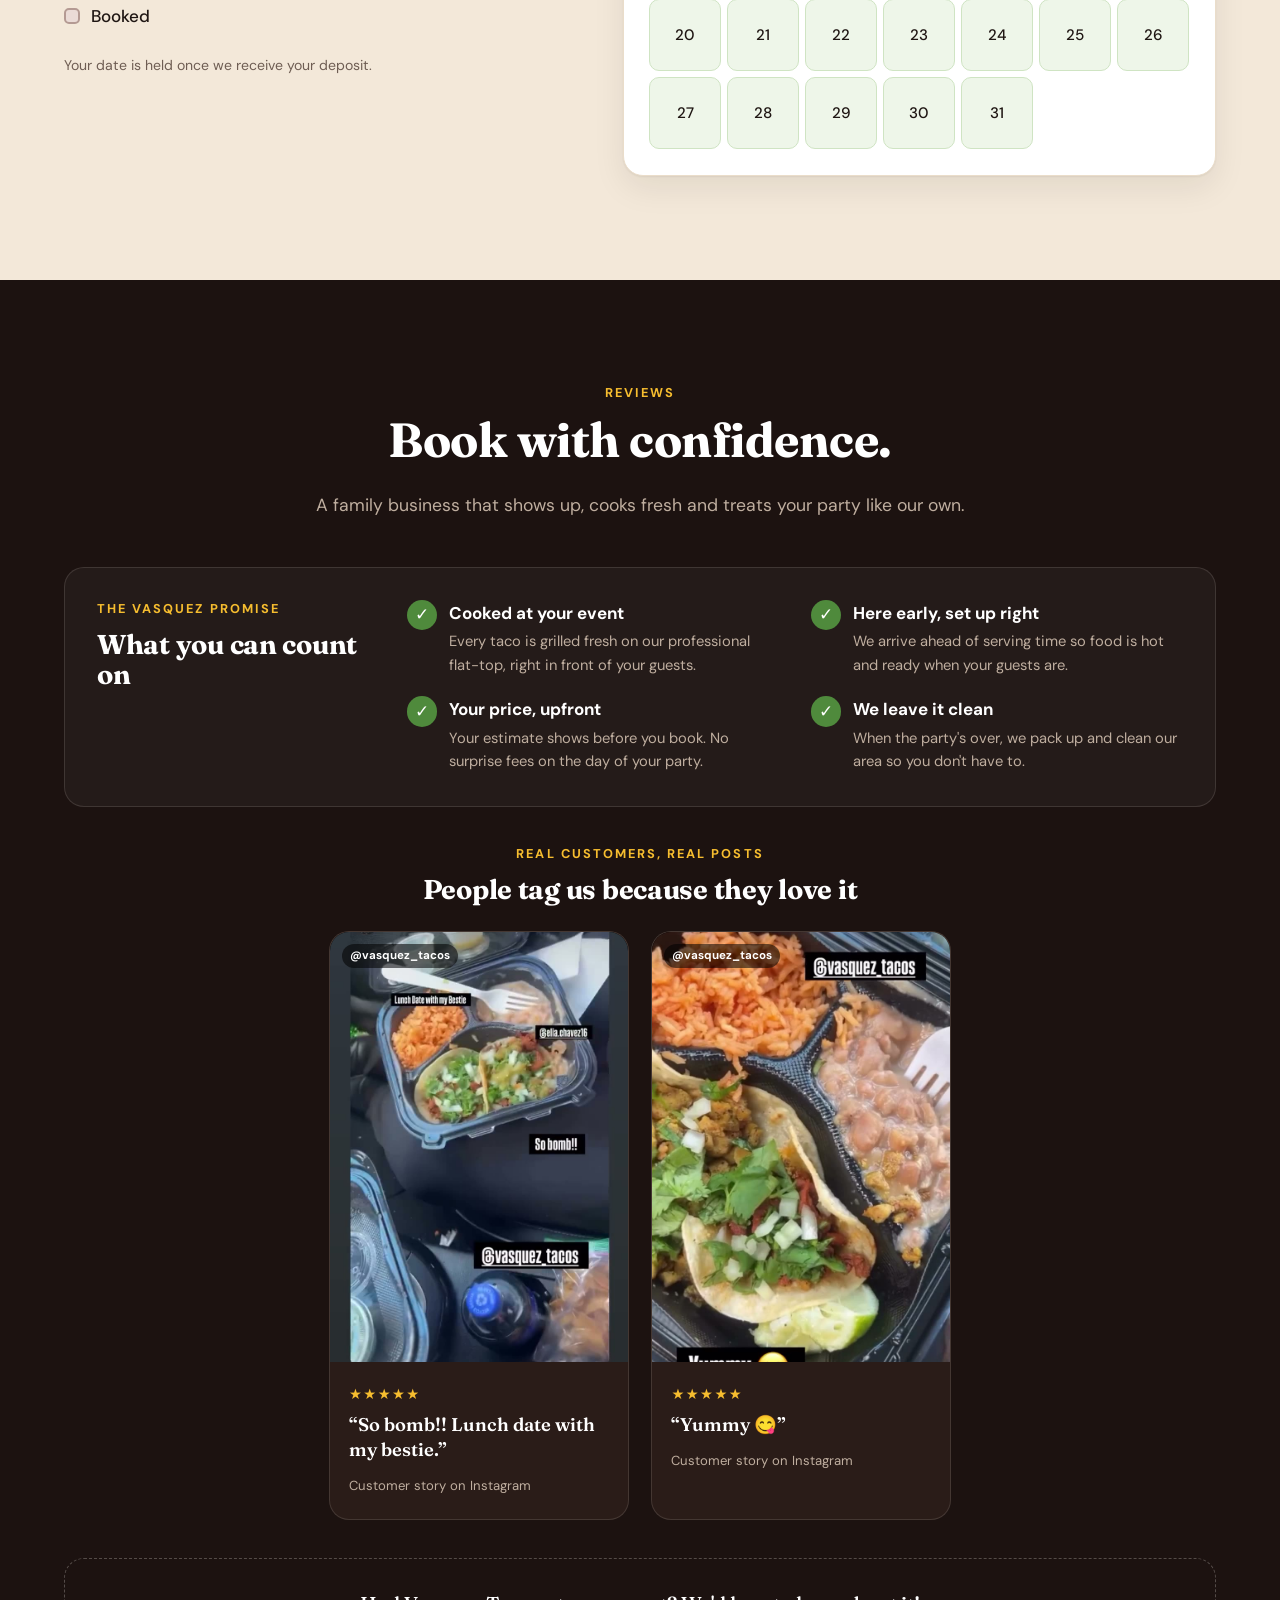
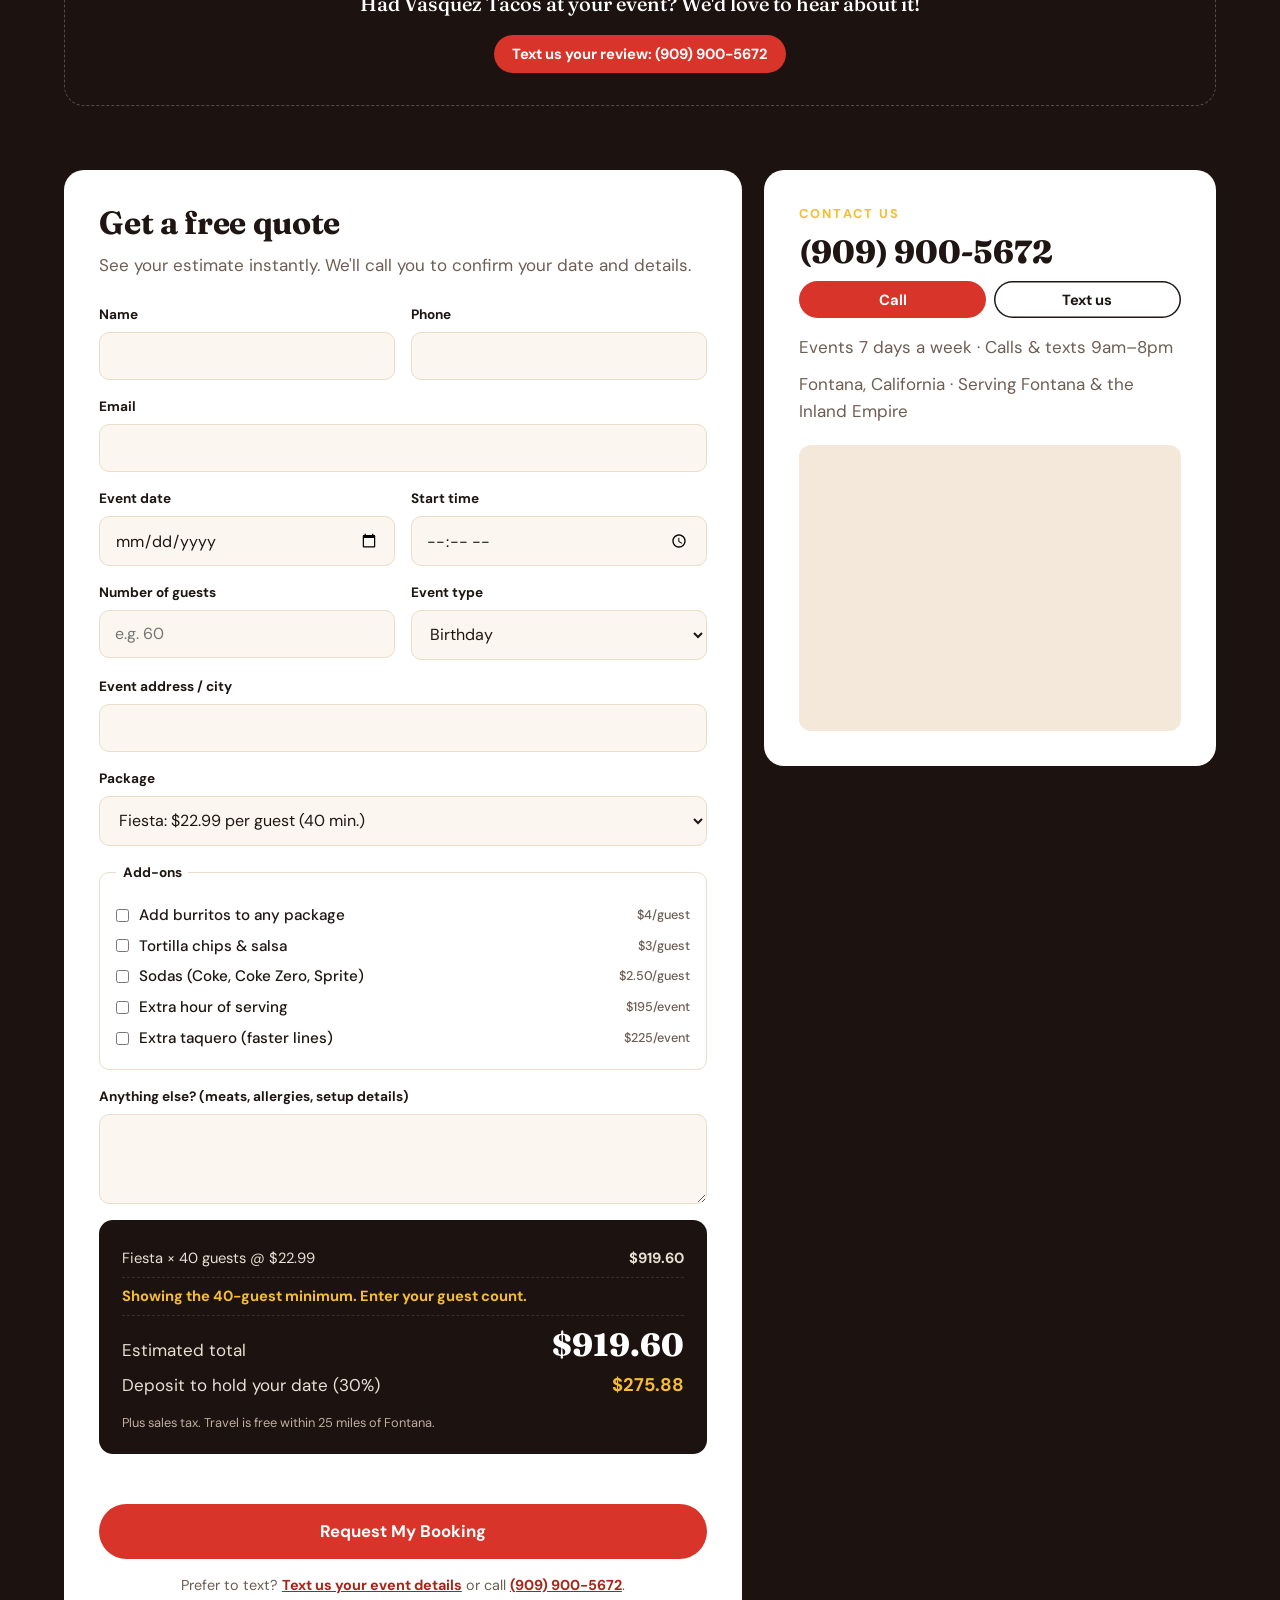
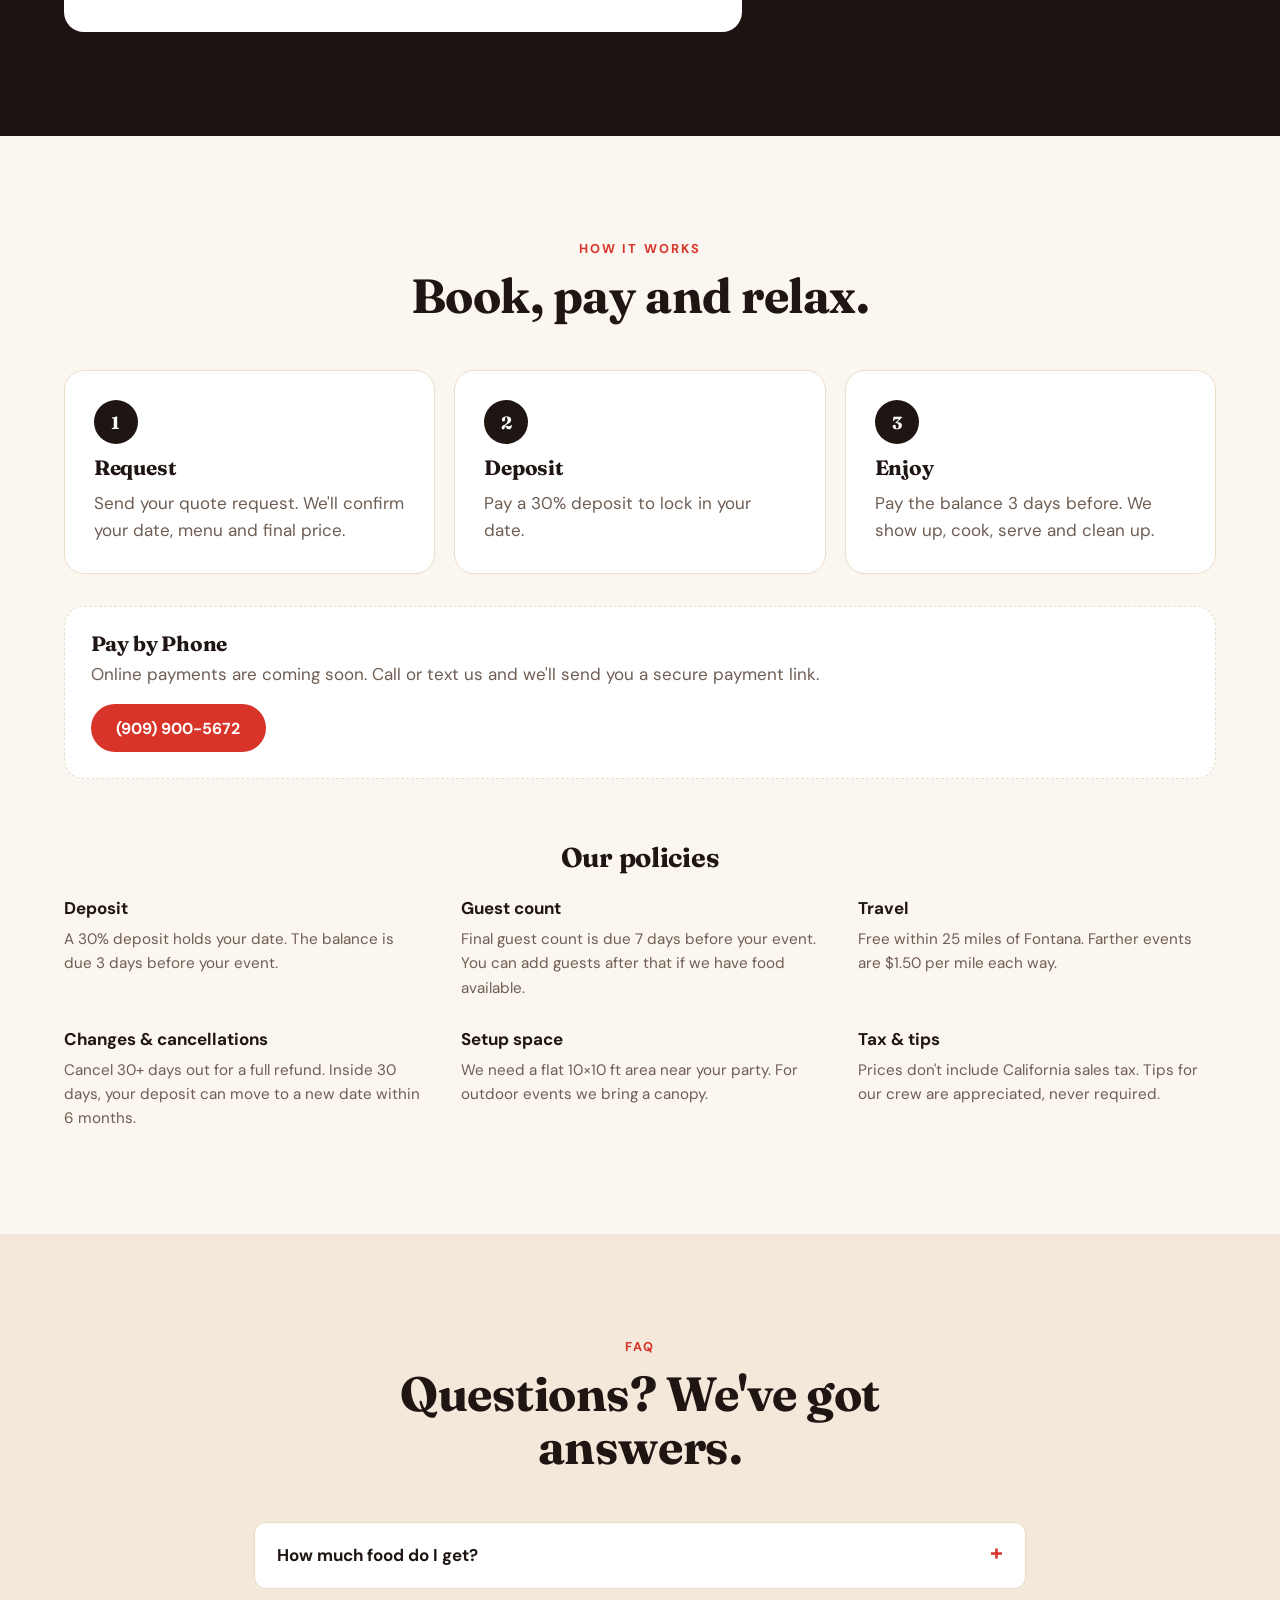
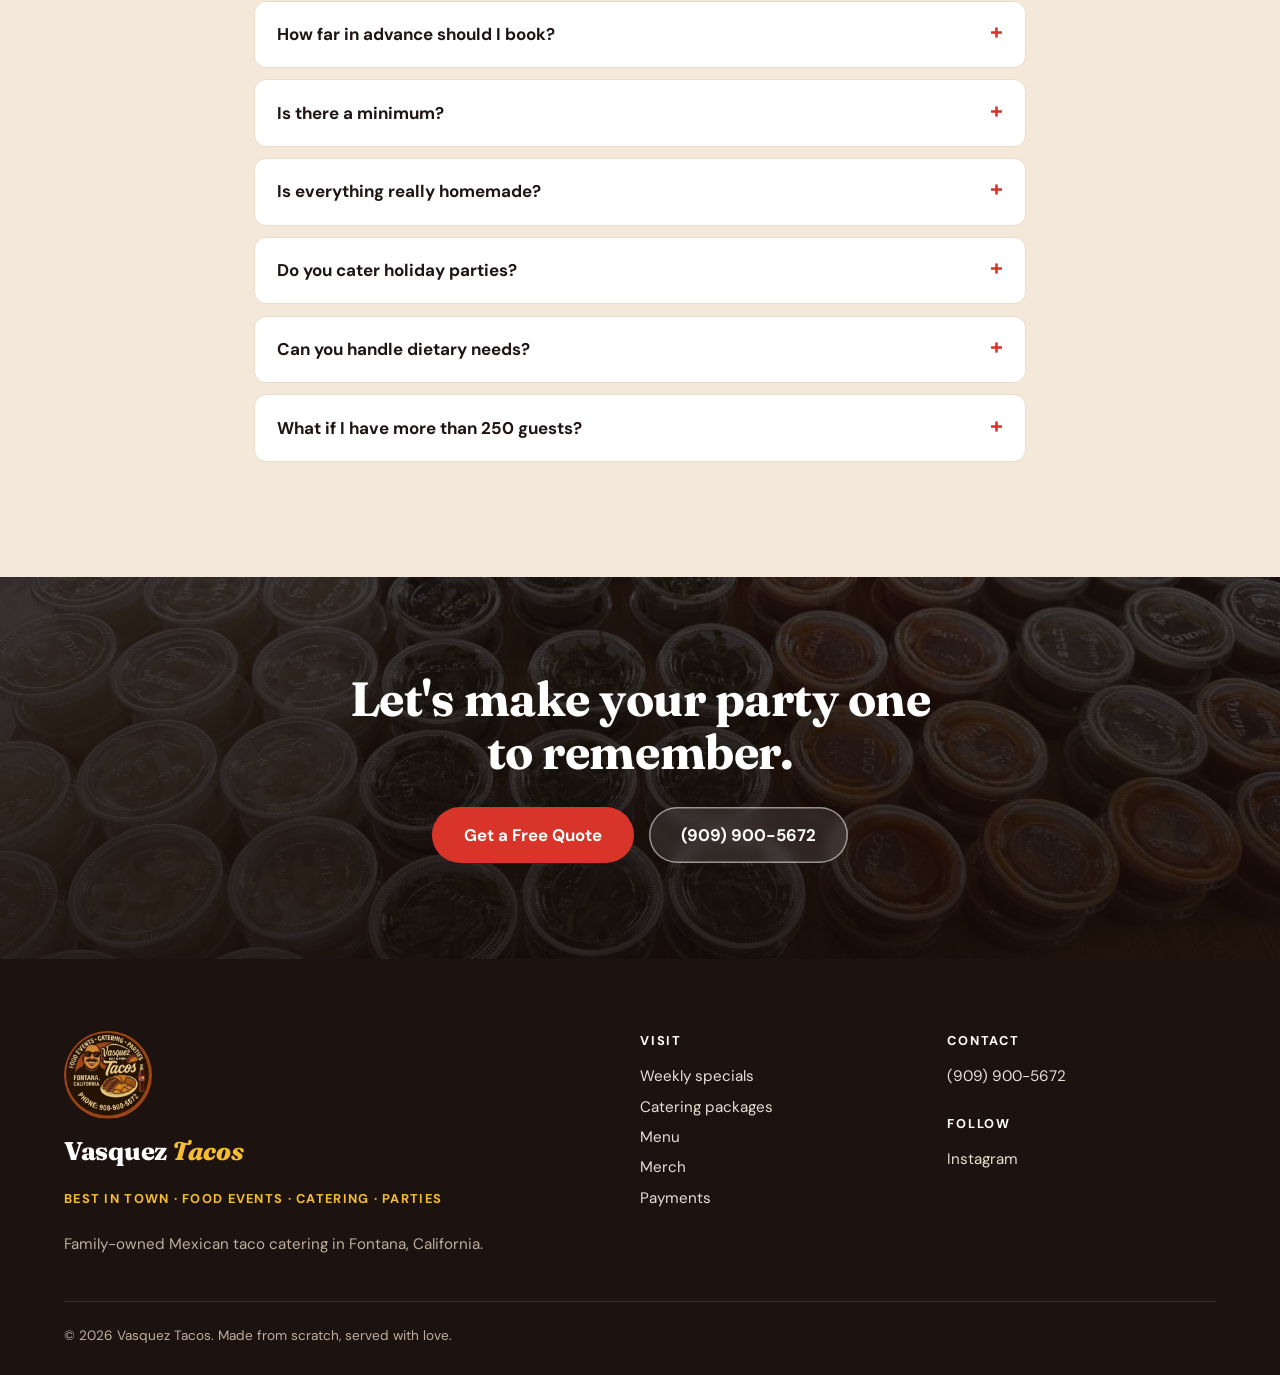
==== commit dc30d57d: "Sync availability calendar with Google Calendar - Reads a public free/busy Google Calendar (no event" ====
--- a/index.html
+++ b/index.html
@@ -244,6 +244,7 @@
             <li><i class="dot booked"></i>Booked</li>
           </ul>
           <p class="fine">Your date is held once we receive your deposit.</p>
+          <p class="cal-live" hidden></p>
         </div>
         <div class="calendar" aria-live="polite">
           <div class="cal-head">
--- a/styles.css
+++ b/styles.css
@@ -782,4 +782,5 @@
   .merch-page .logo-text { white-space: nowrap; font-size: 1.1rem; }
   .nav-links-simple a:not(.btn) { font-size: .9rem; }
   .merch-page .nav-links-simple .btn { display: none; }
-}+}
+.cal-live { font-size: .85rem; font-weight: 700; color: var(--green); margin: .4rem 0 0; }
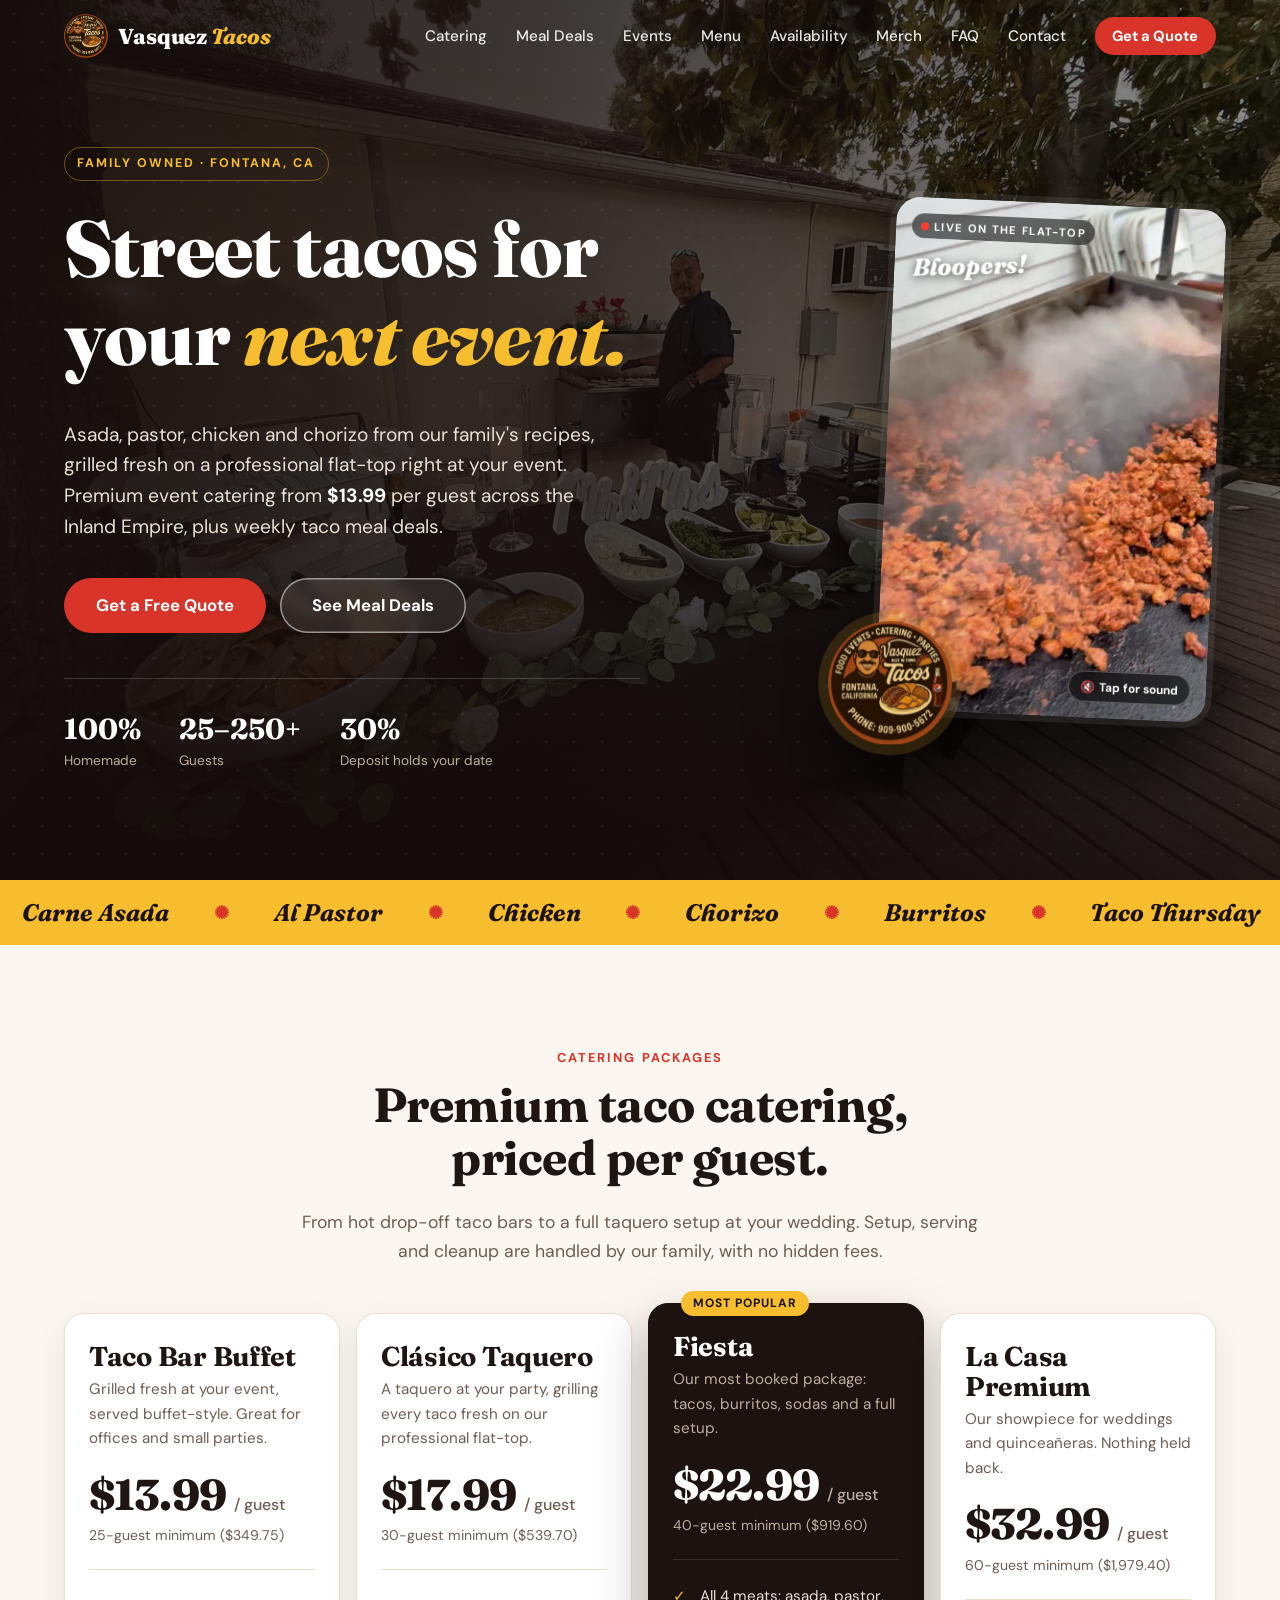
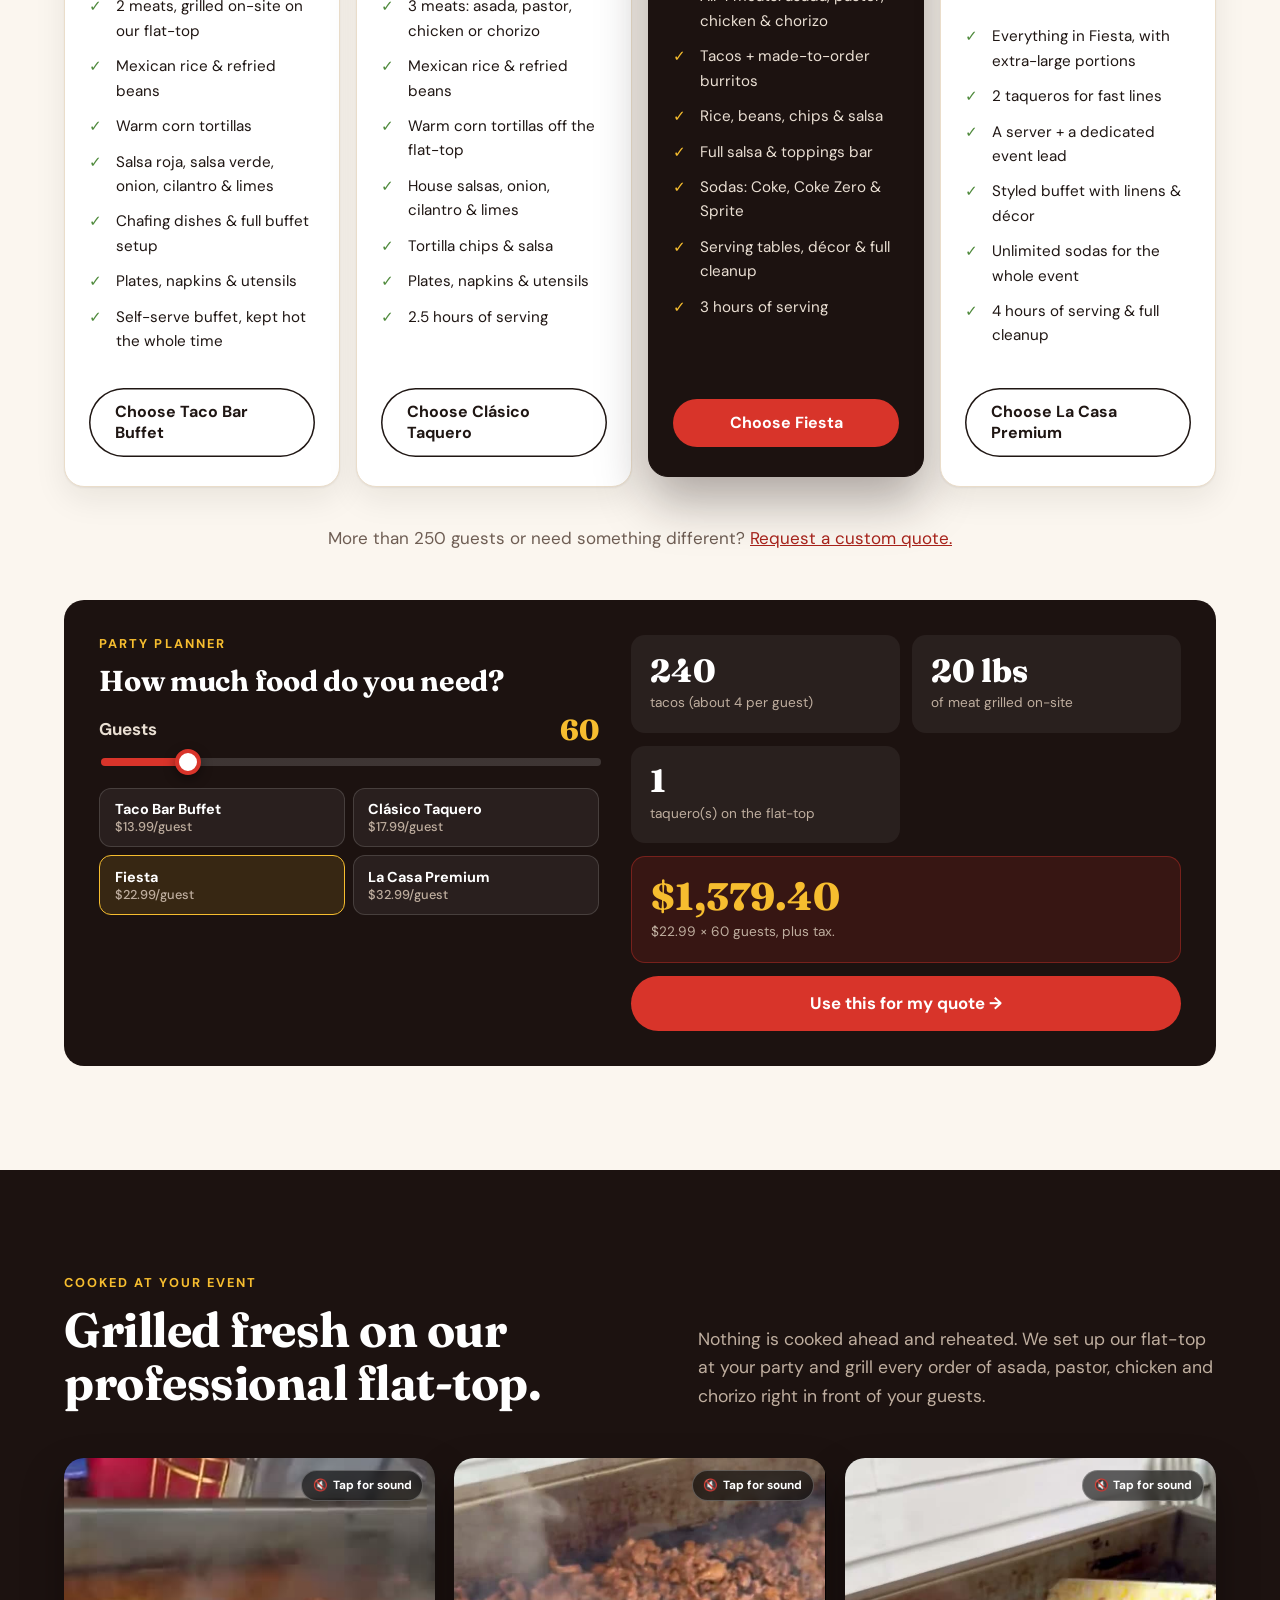
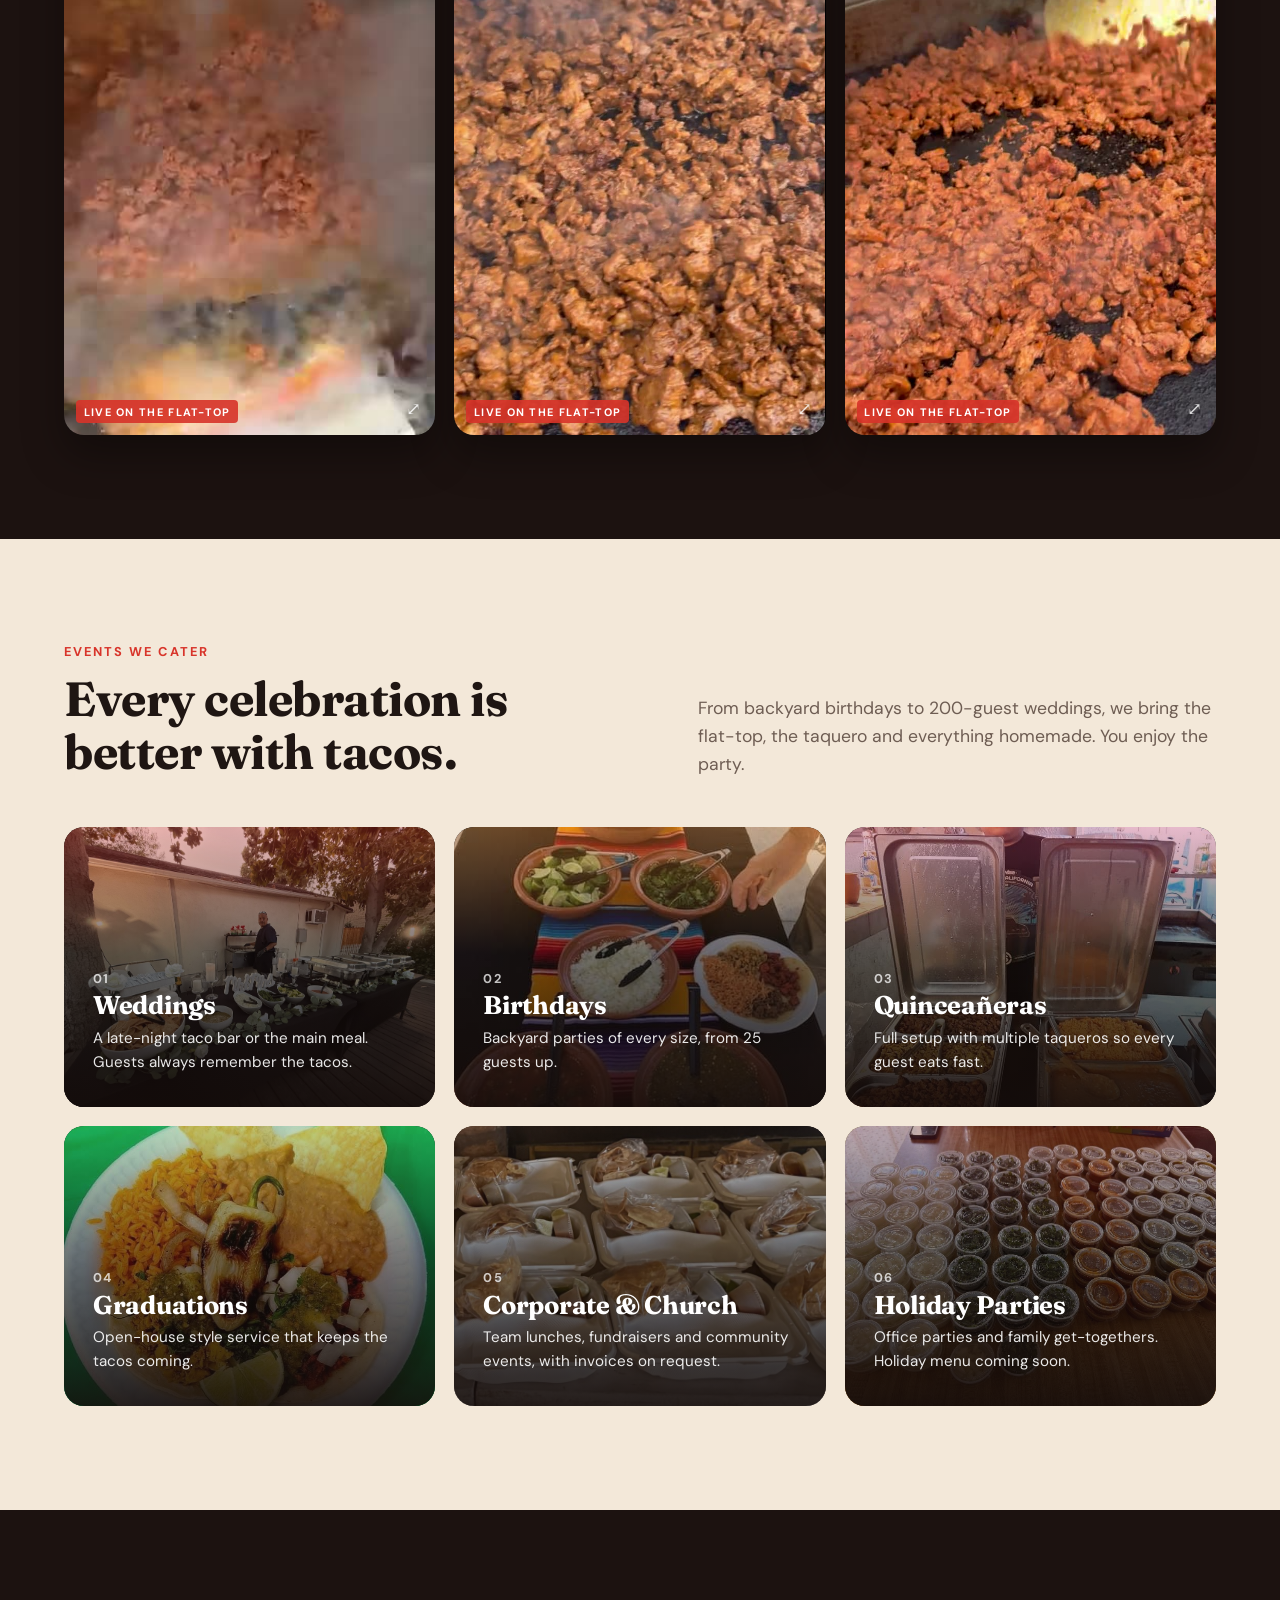
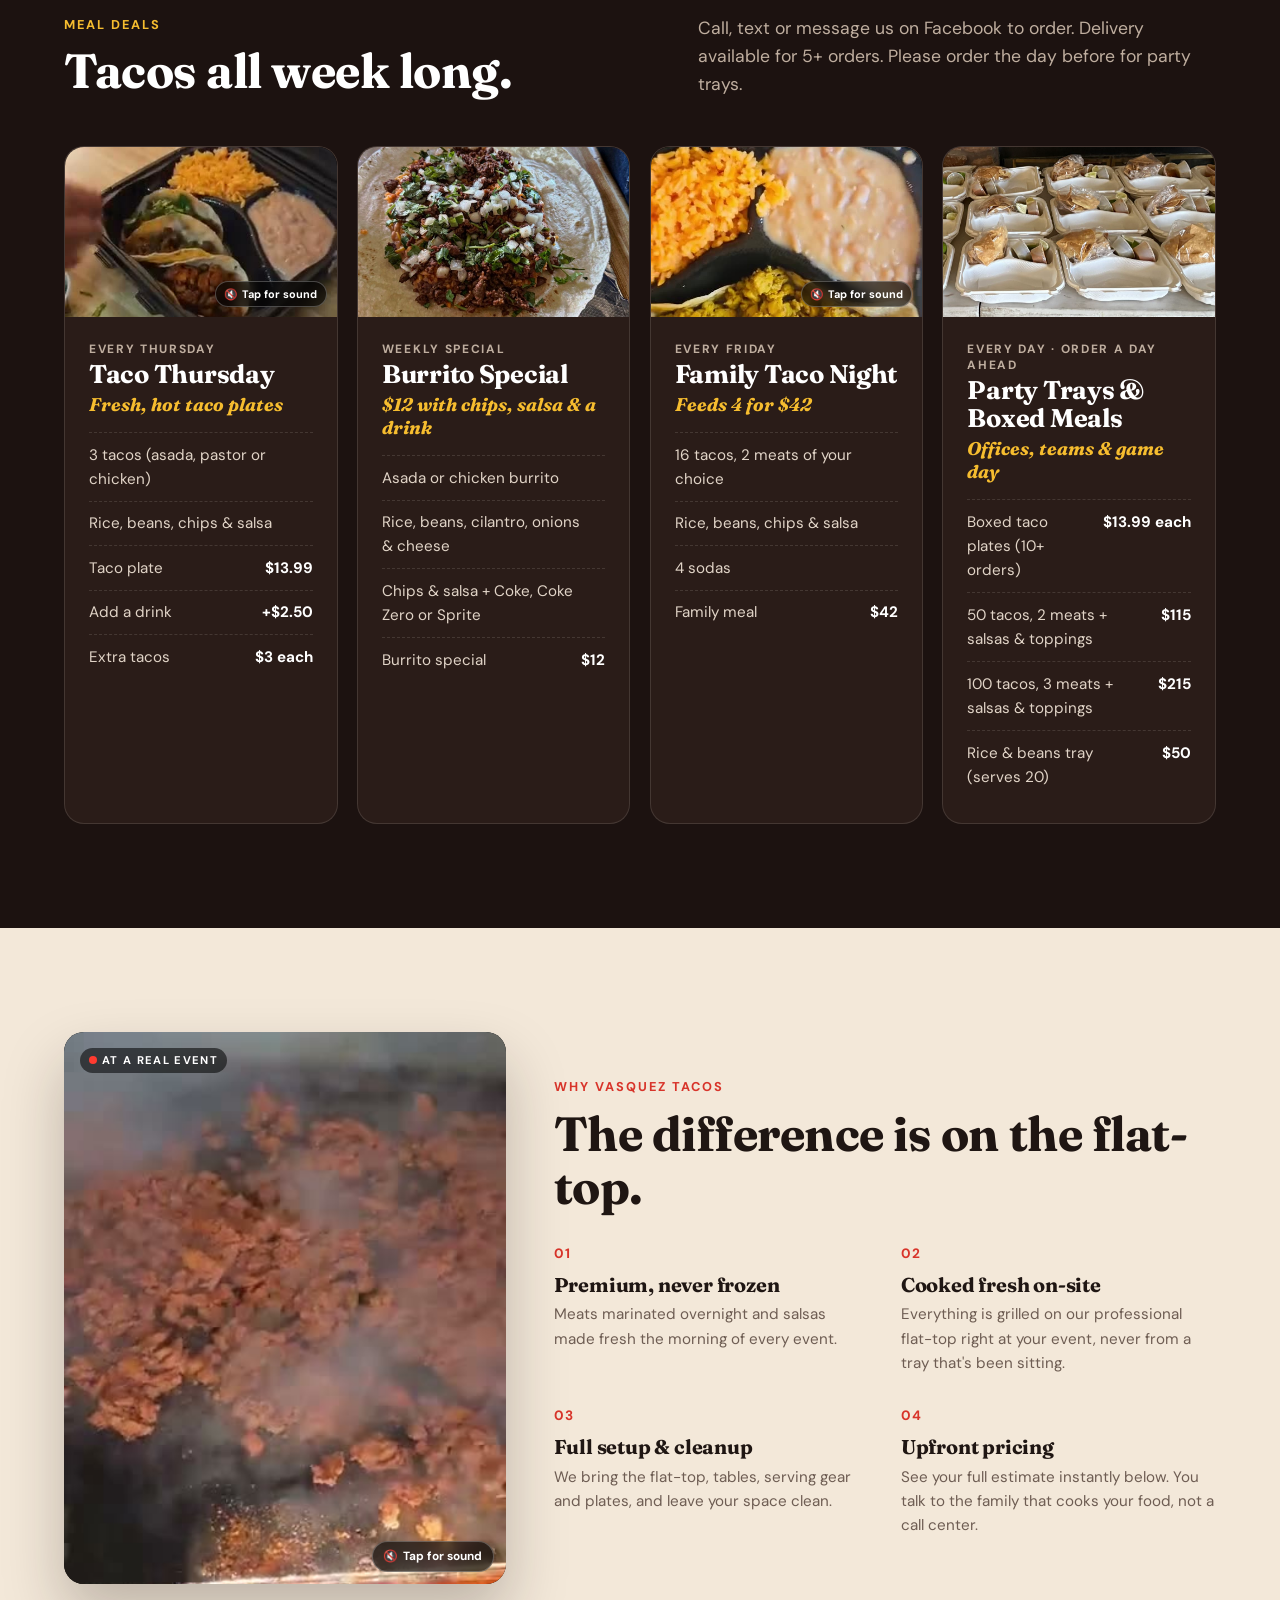
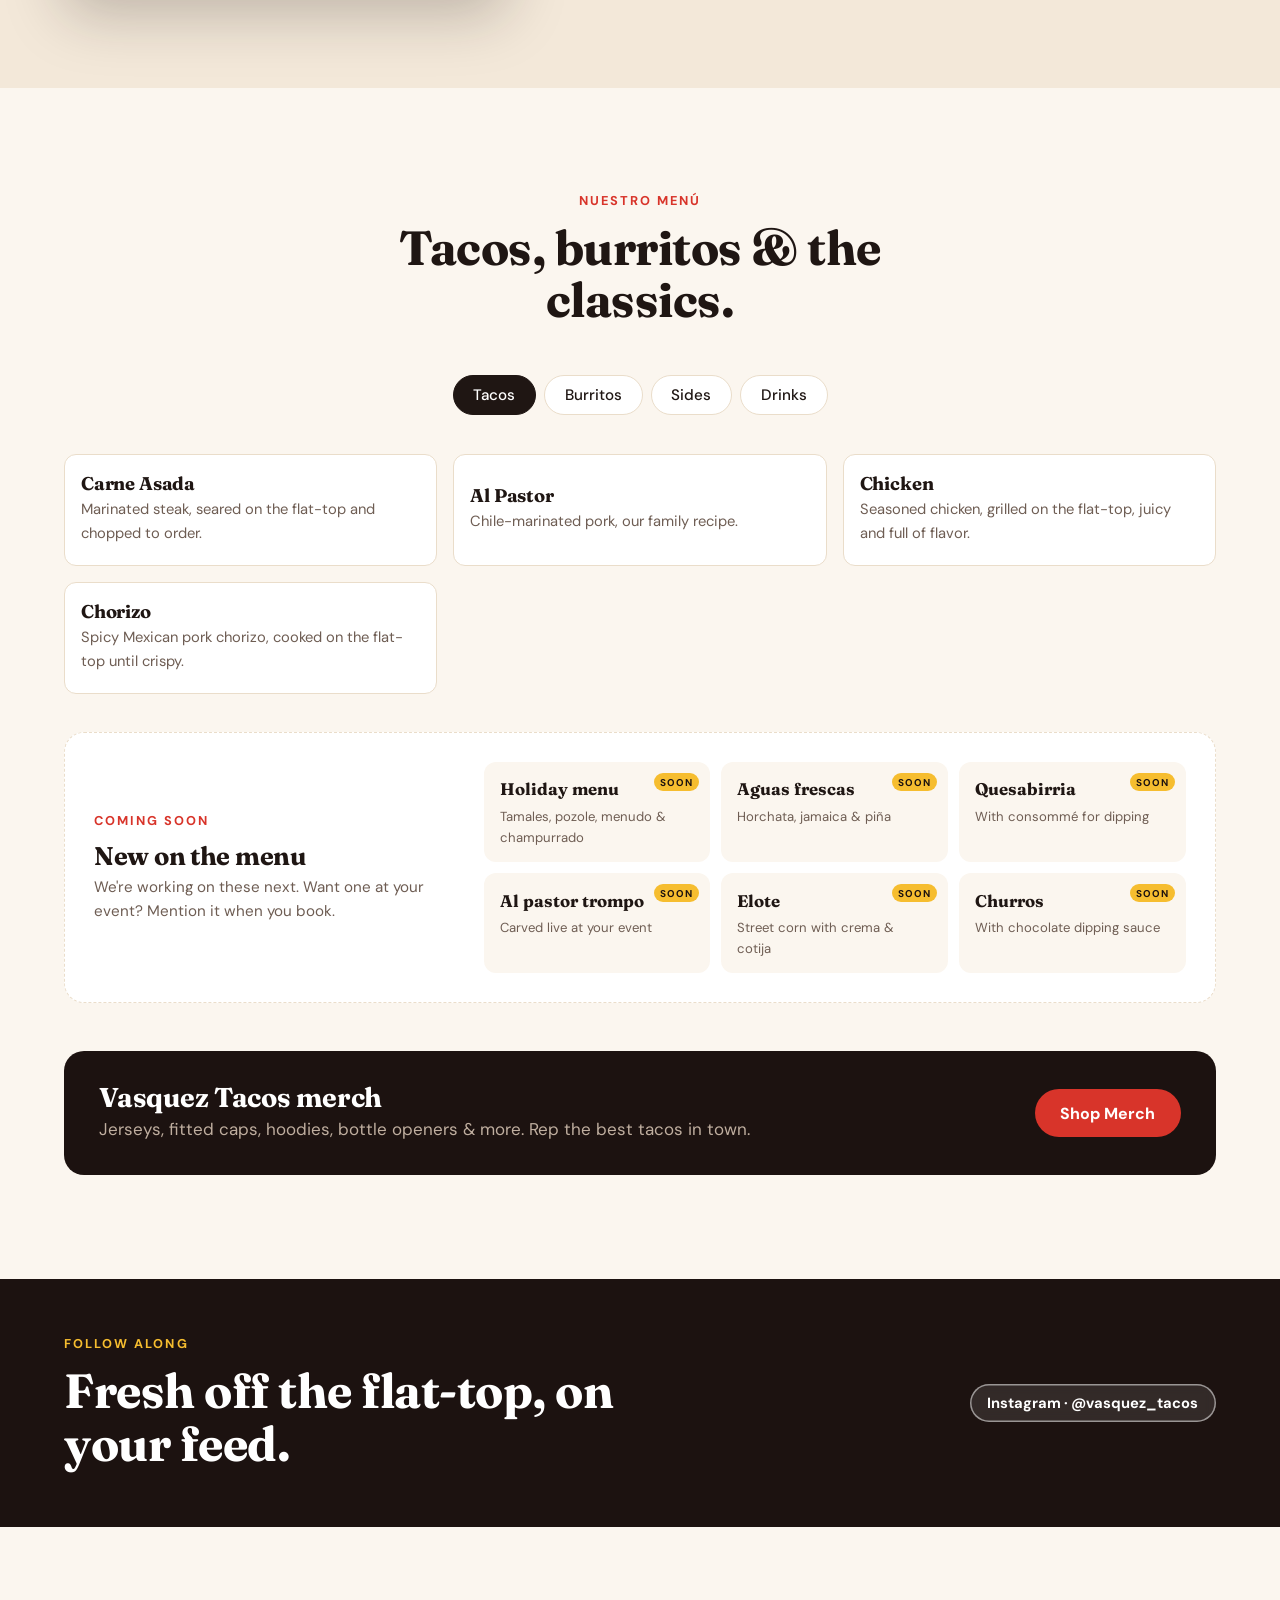
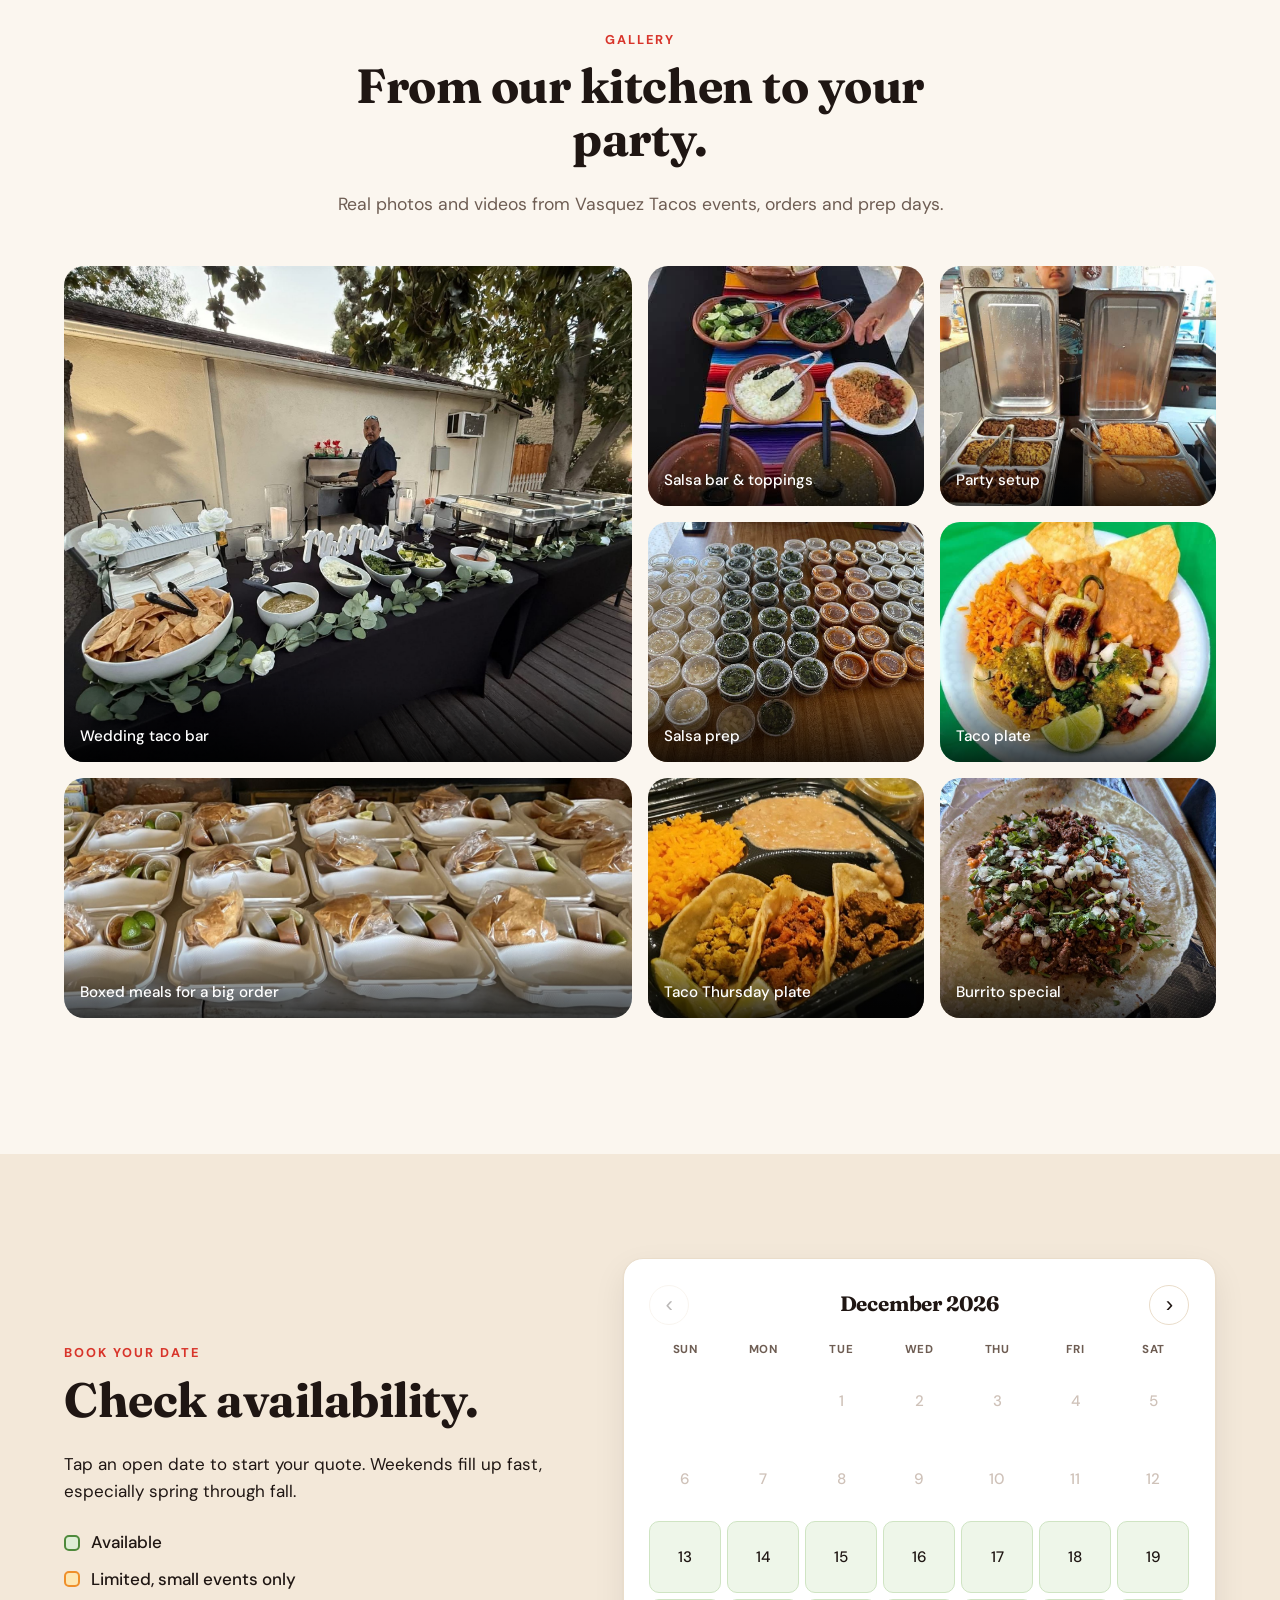
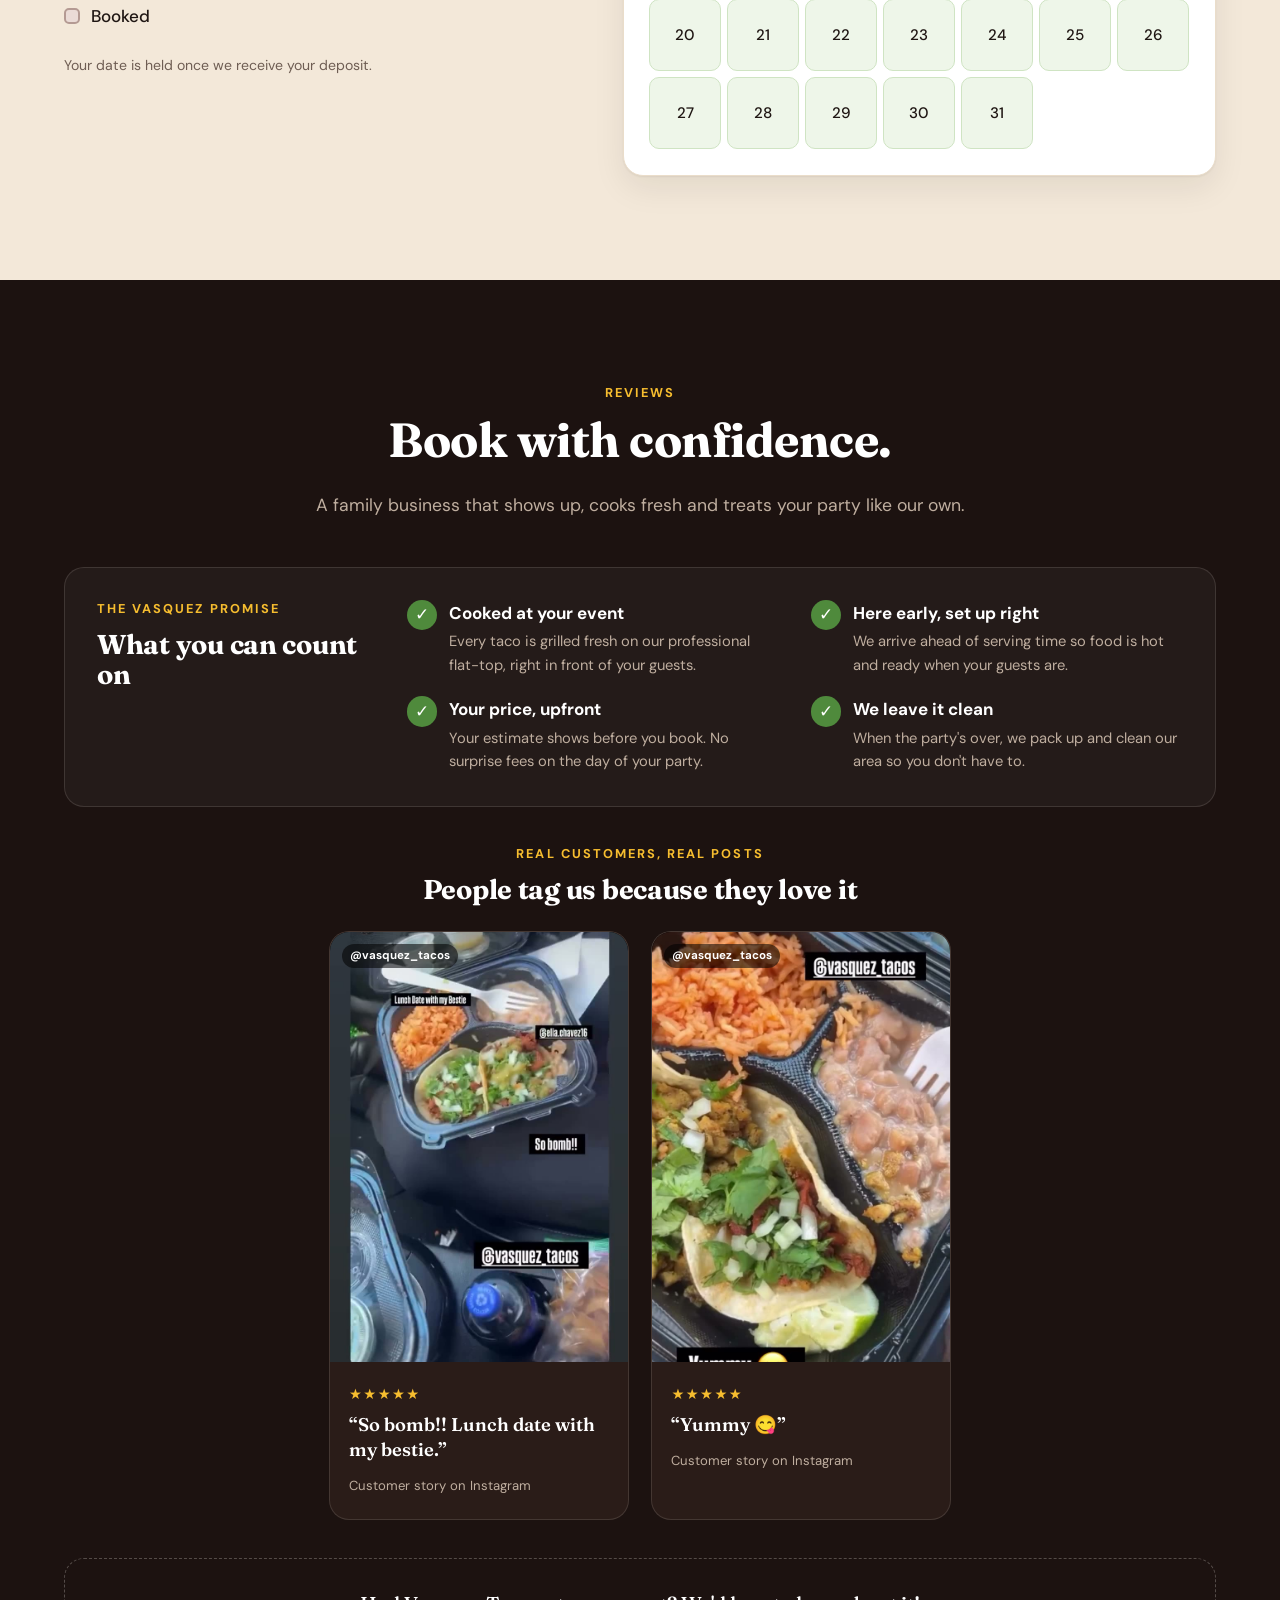
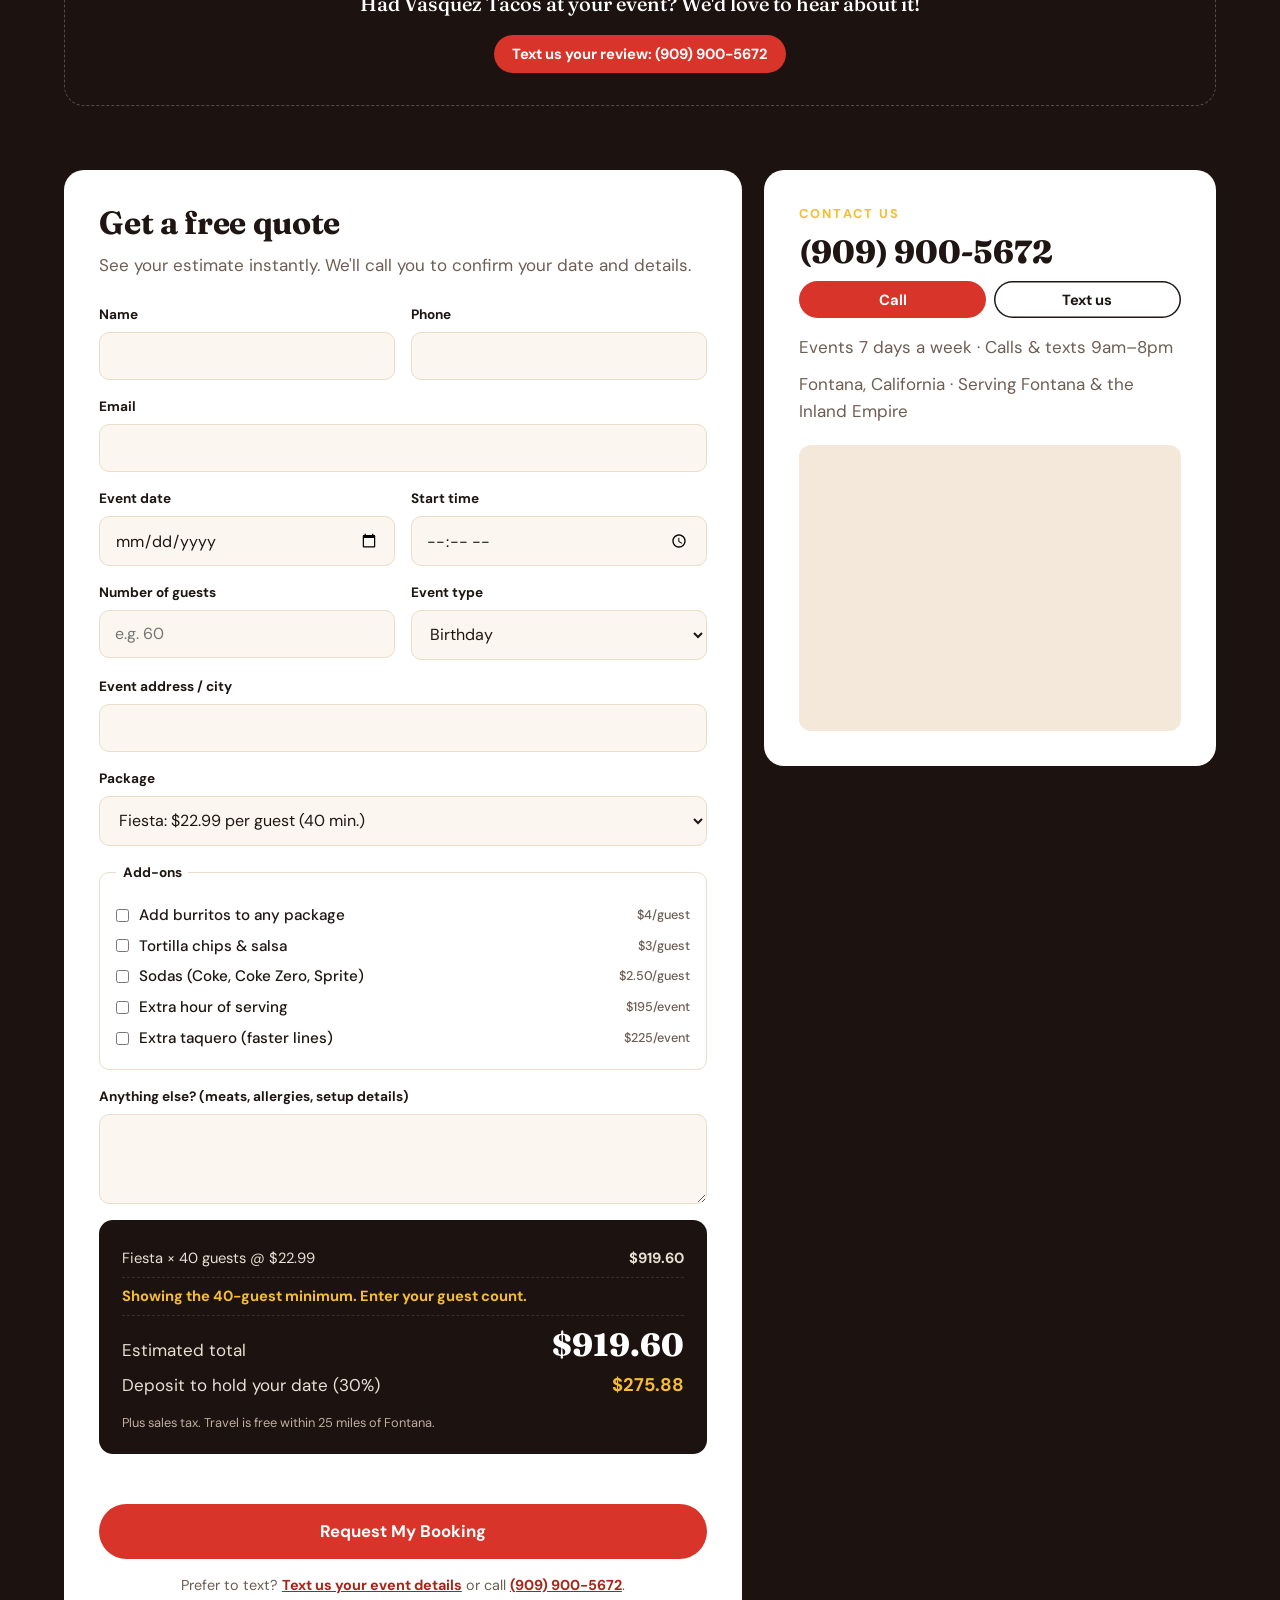
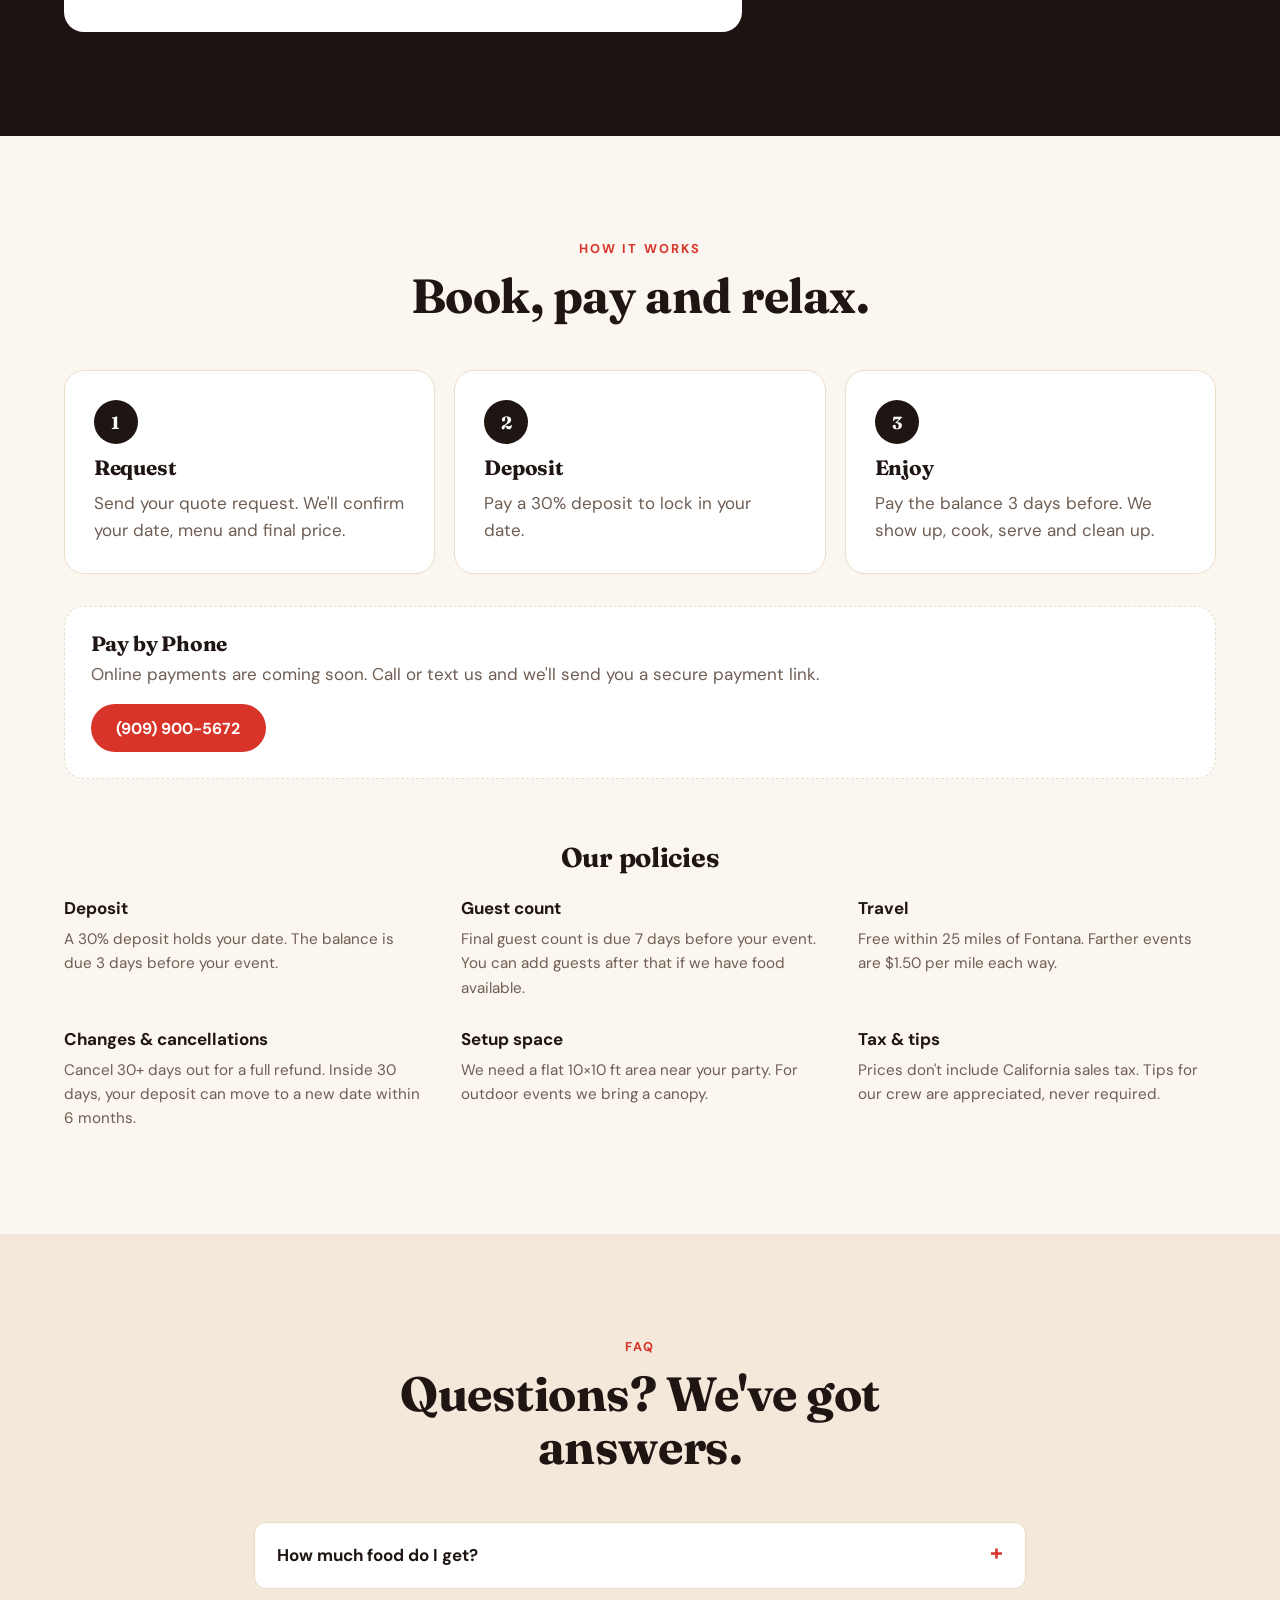
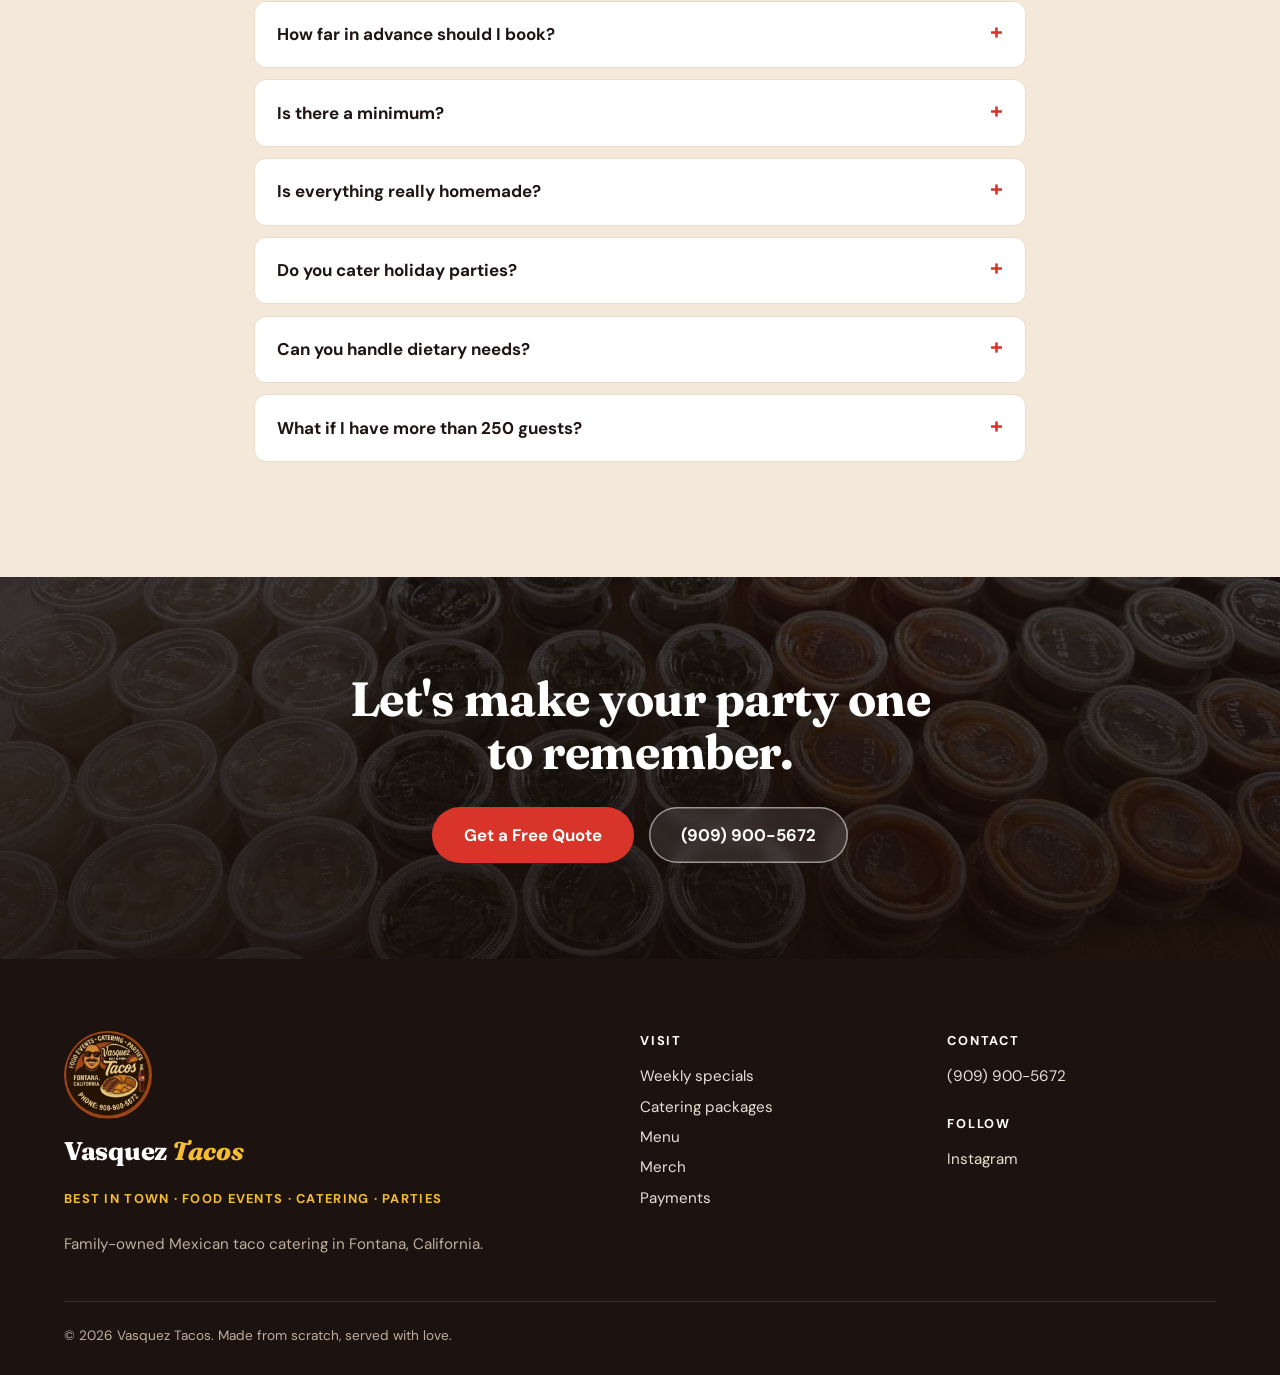
==== commit 4de85ea6: "Get site ready for customers - Clear sample booked/limited dates so all real dates show open - Add l" ====
--- a/index.html
+++ b/index.html
@@ -6,6 +6,13 @@
   <title>Vasquez Tacos | Taco Catering in Fontana, CA</title>
   <meta name="description" content="Vasquez Tacos is a family-owned taco catering company in Fontana, California. Premium taco catering from $13.99 per guest, plus Taco Thursday plates and burrito specials.">
   <meta name="theme-color" content="#1c1210">
+  <meta property="og:type" content="website">
+  <meta property="og:site_name" content="Vasquez Tacos">
+  <meta property="og:title" content="Vasquez Tacos | Taco Catering in Fontana, CA">
+  <meta property="og:description" content="Street tacos grilled fresh on a professional flat-top at your event. Catering from $13.99 per guest across the Inland Empire.">
+  <meta property="og:url" content="https://mariobejarano14mb-creator.github.io/VasquezTacos/">
+  <meta property="og:image" content="https://mariobejarano14mb-creator.github.io/VasquezTacos/images/wedding-setup.jpg">
+  <meta name="twitter:card" content="summary_large_image">
   <link rel="icon" href="logo.jpg">
   <link rel="preconnect" href="https://fonts.googleapis.com">
   <link rel="preconnect" href="https://fonts.gstatic.com" crossorigin>
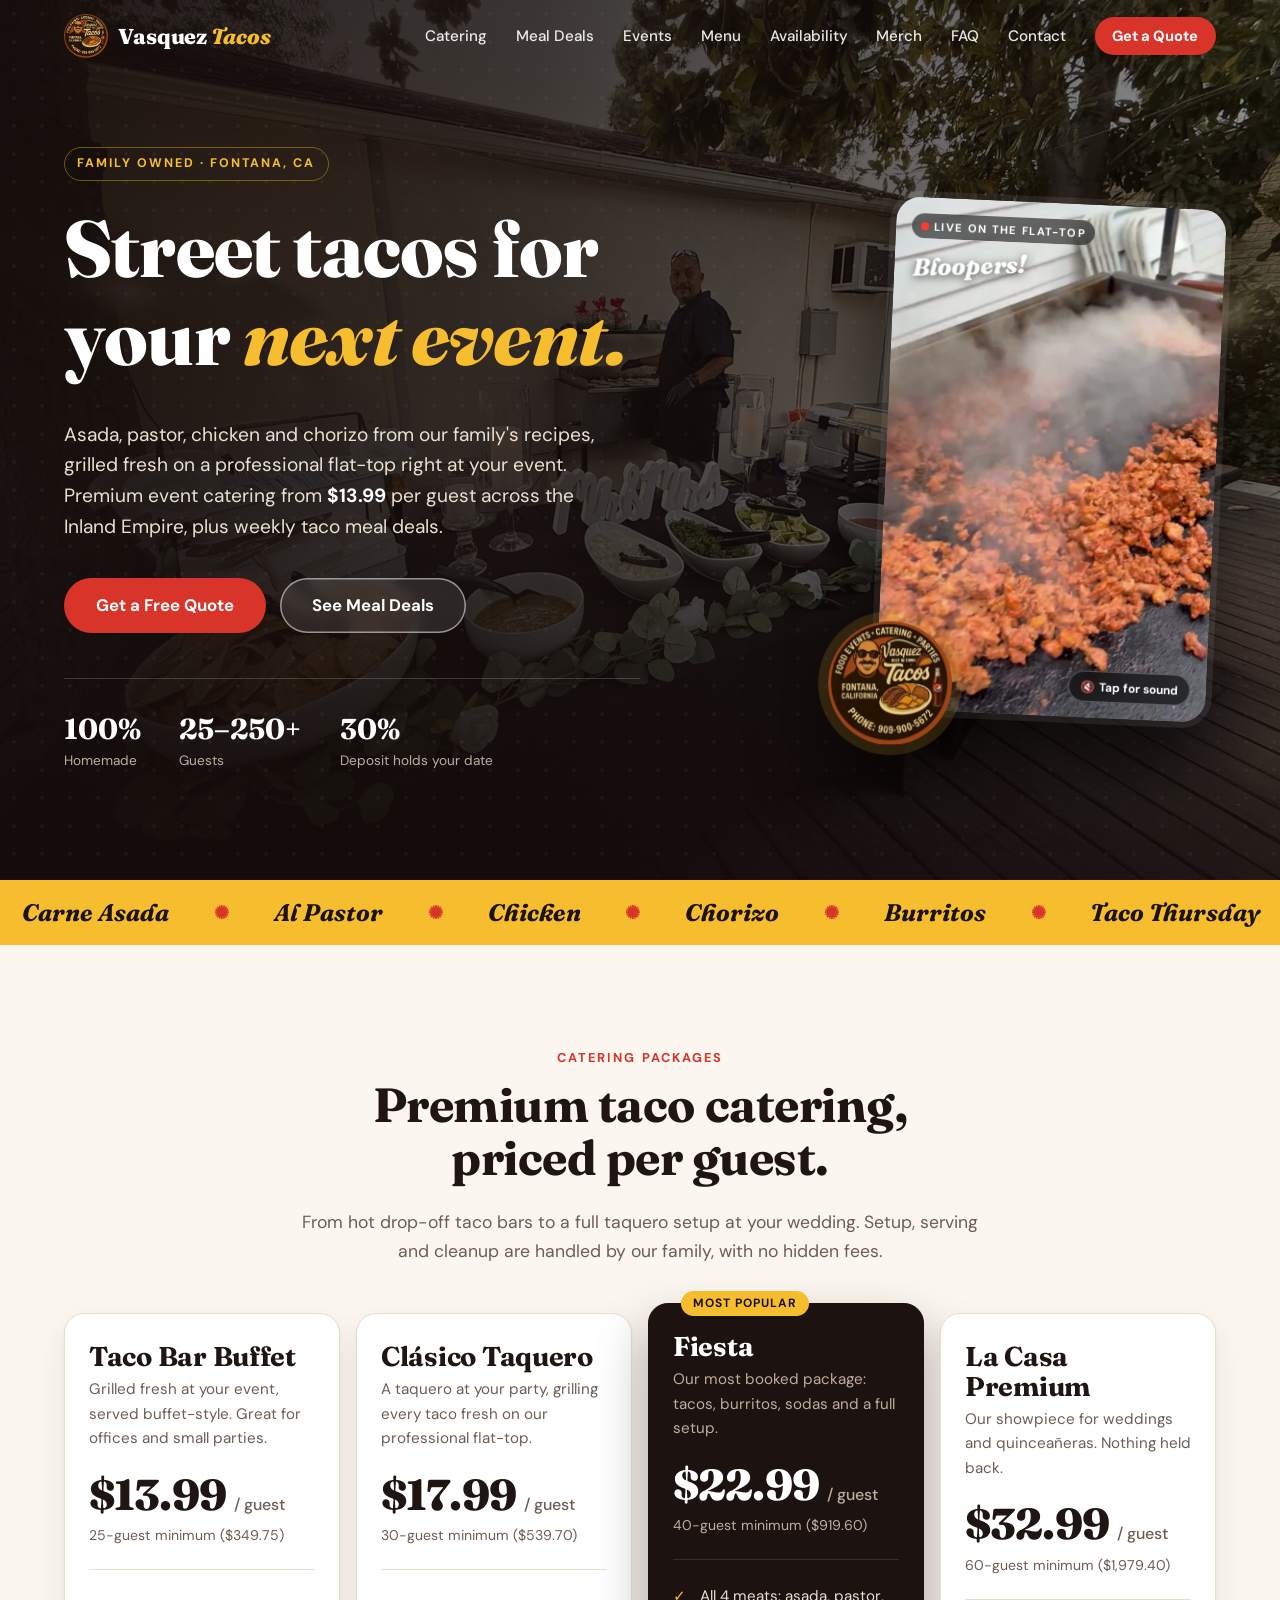
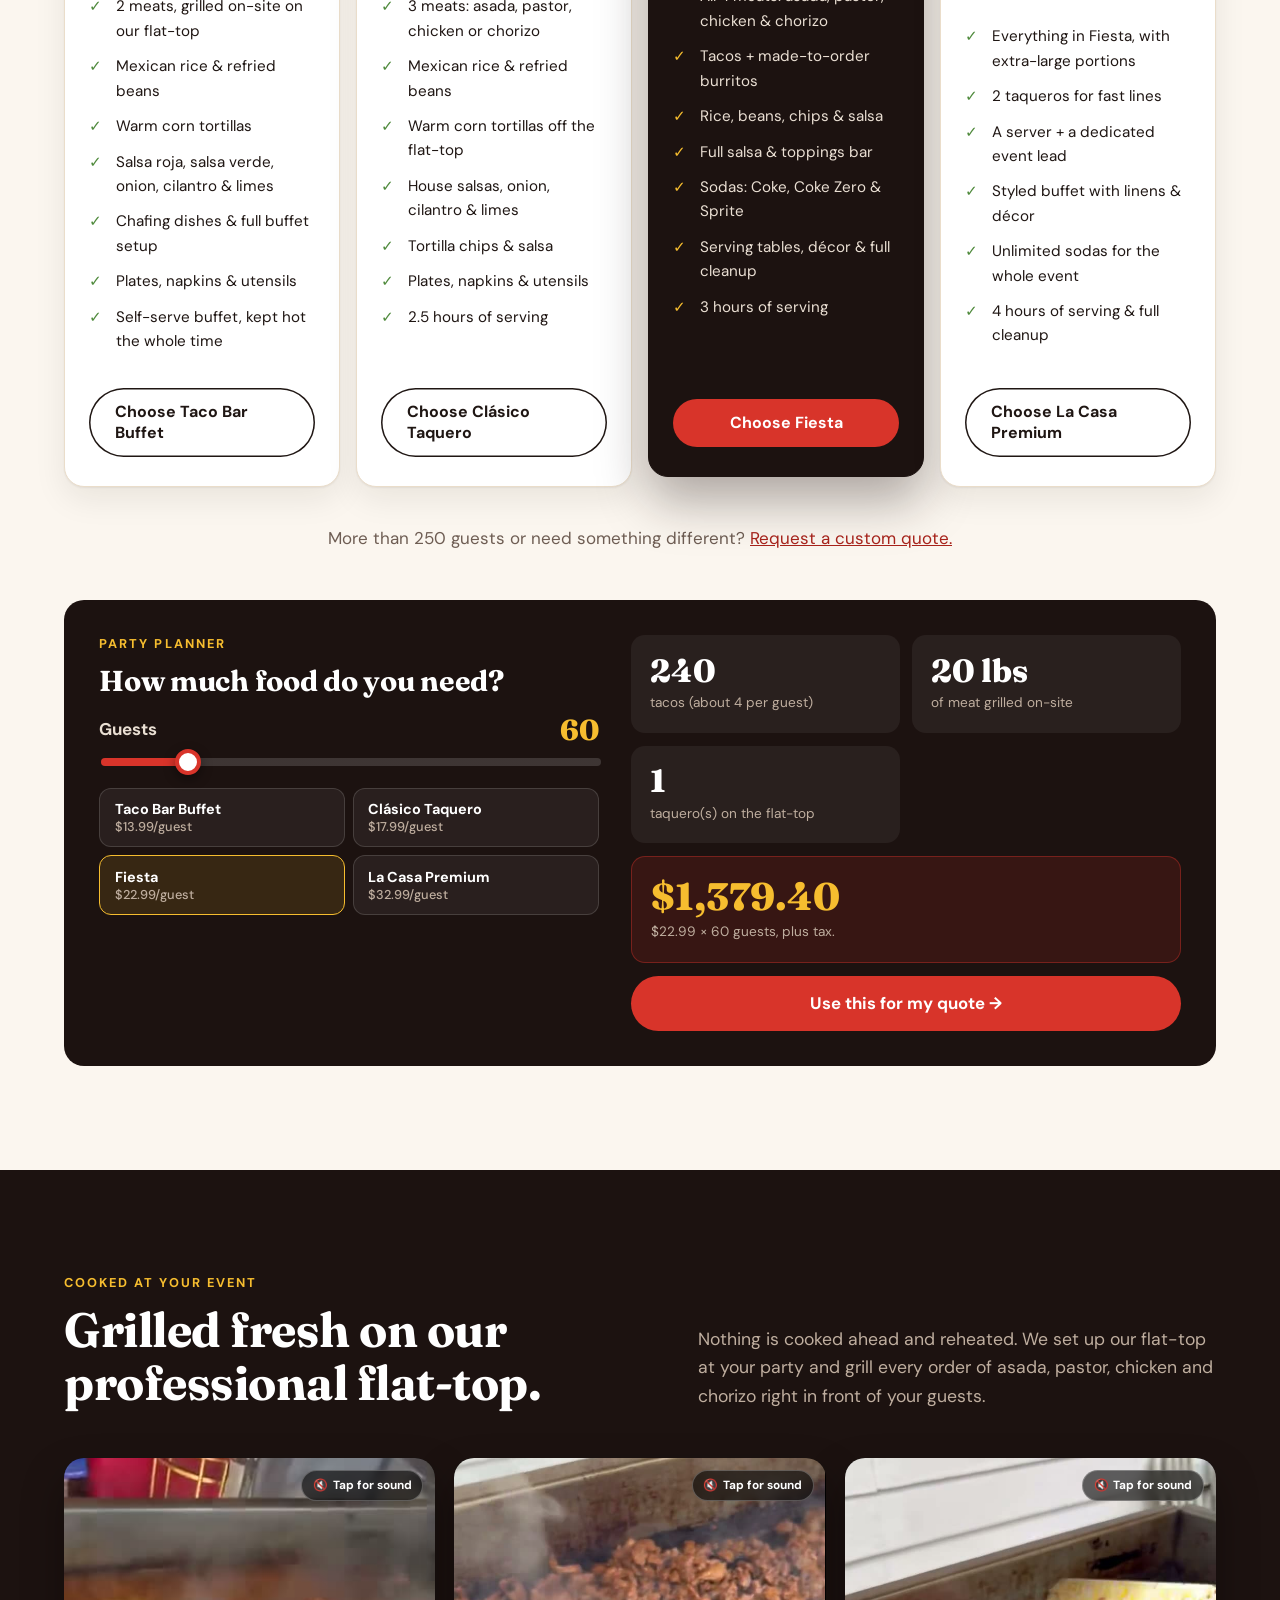
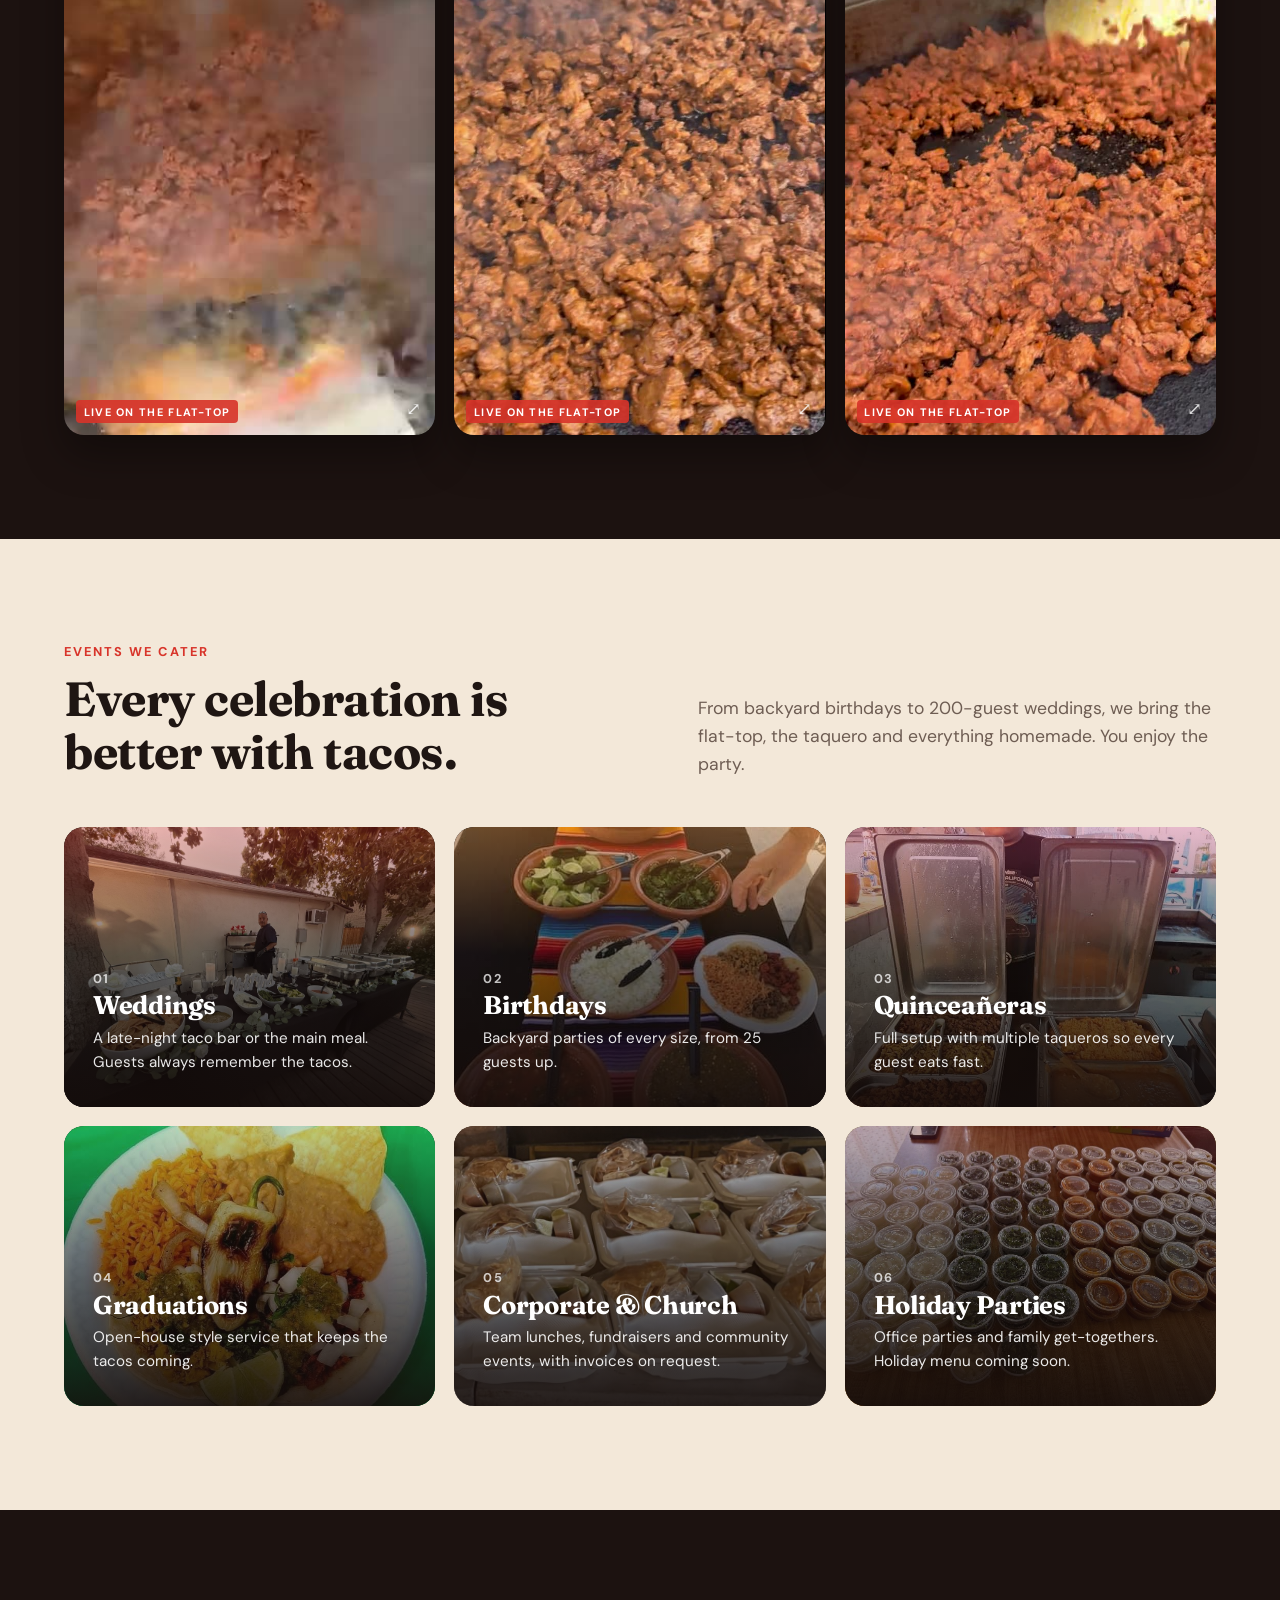
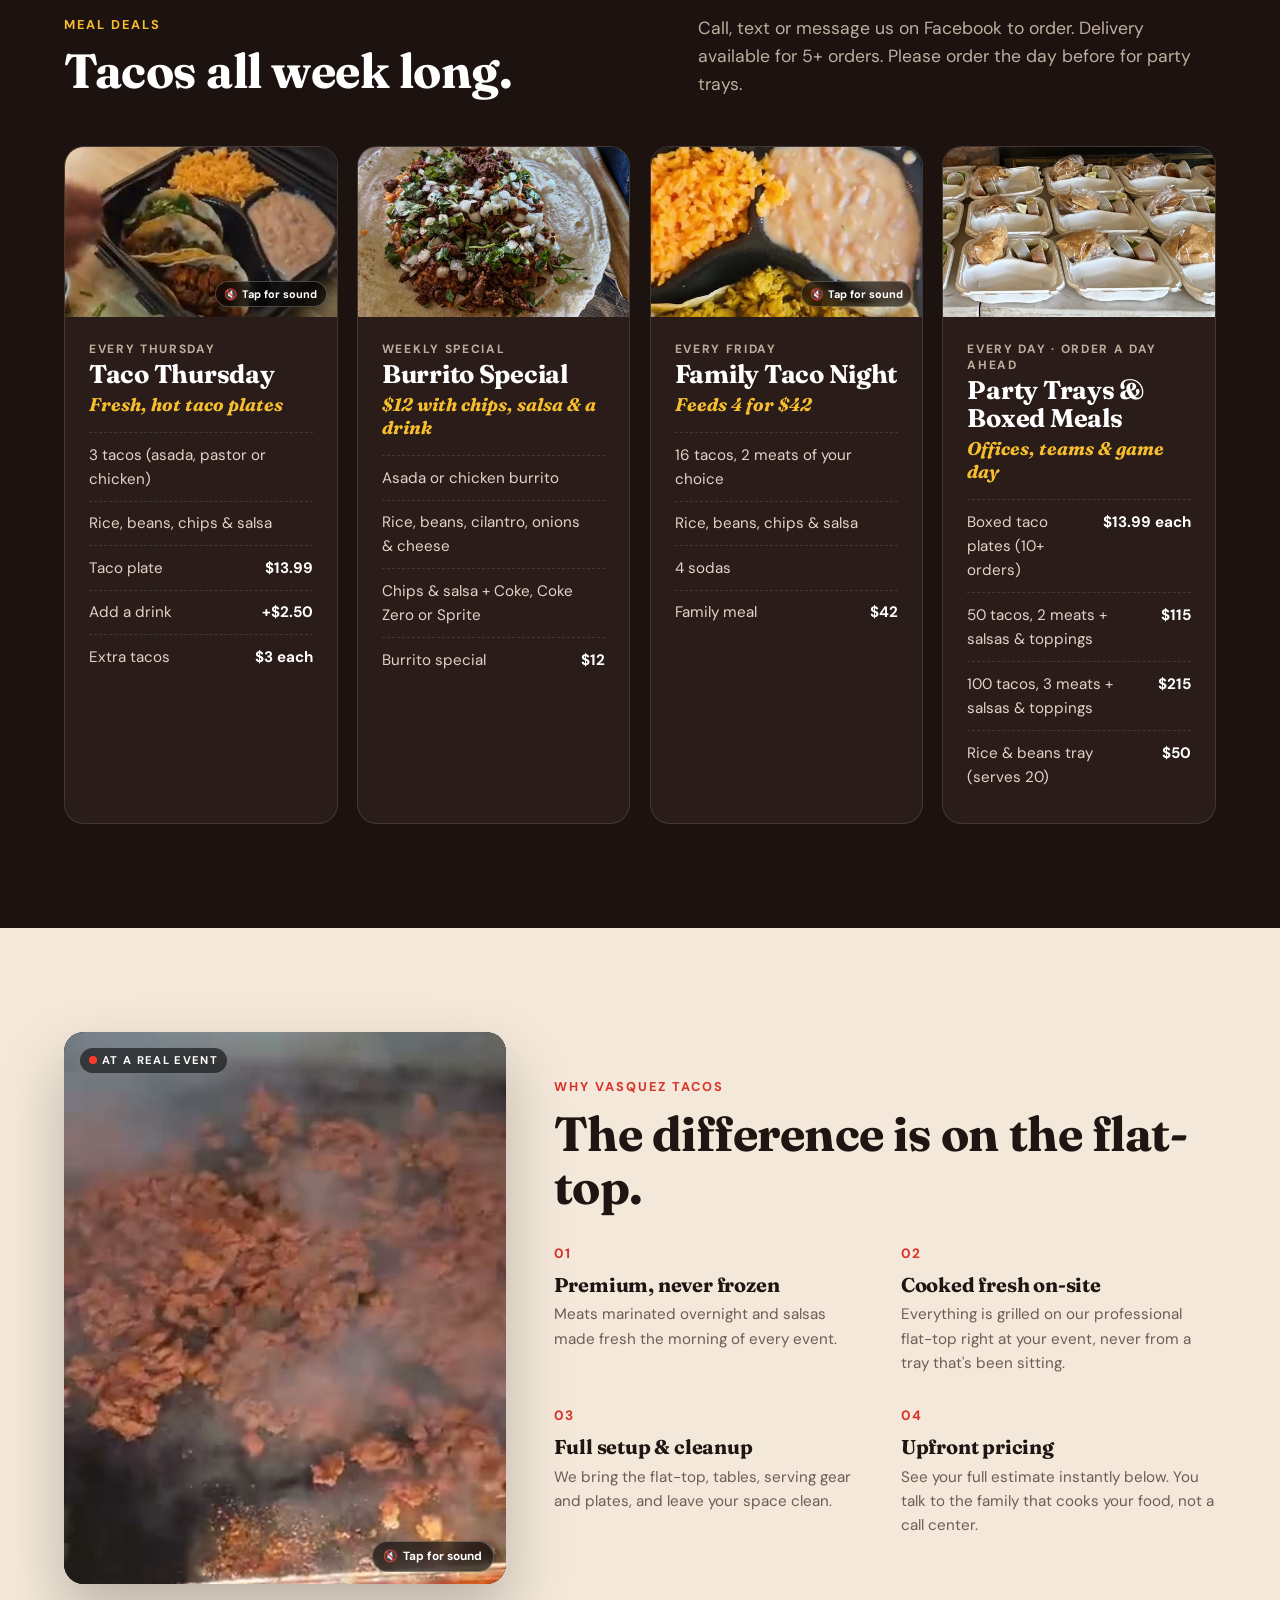
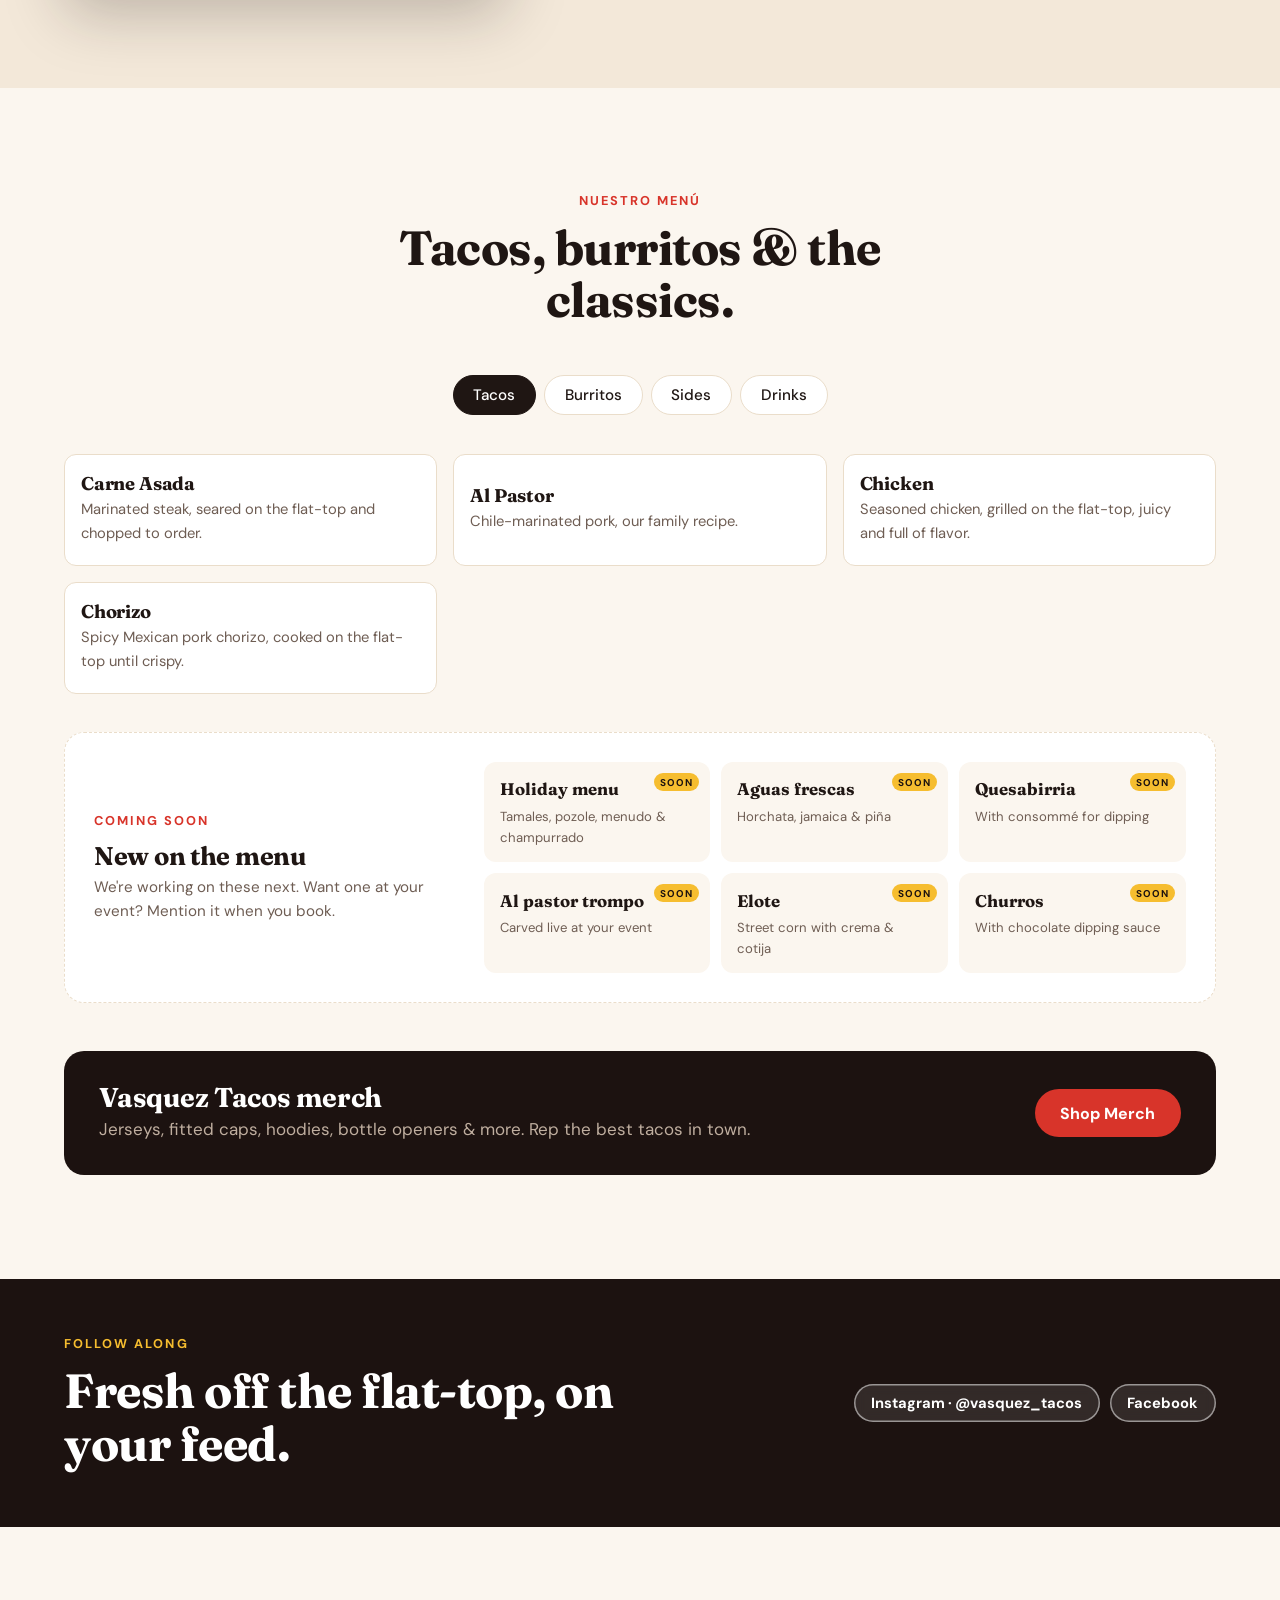
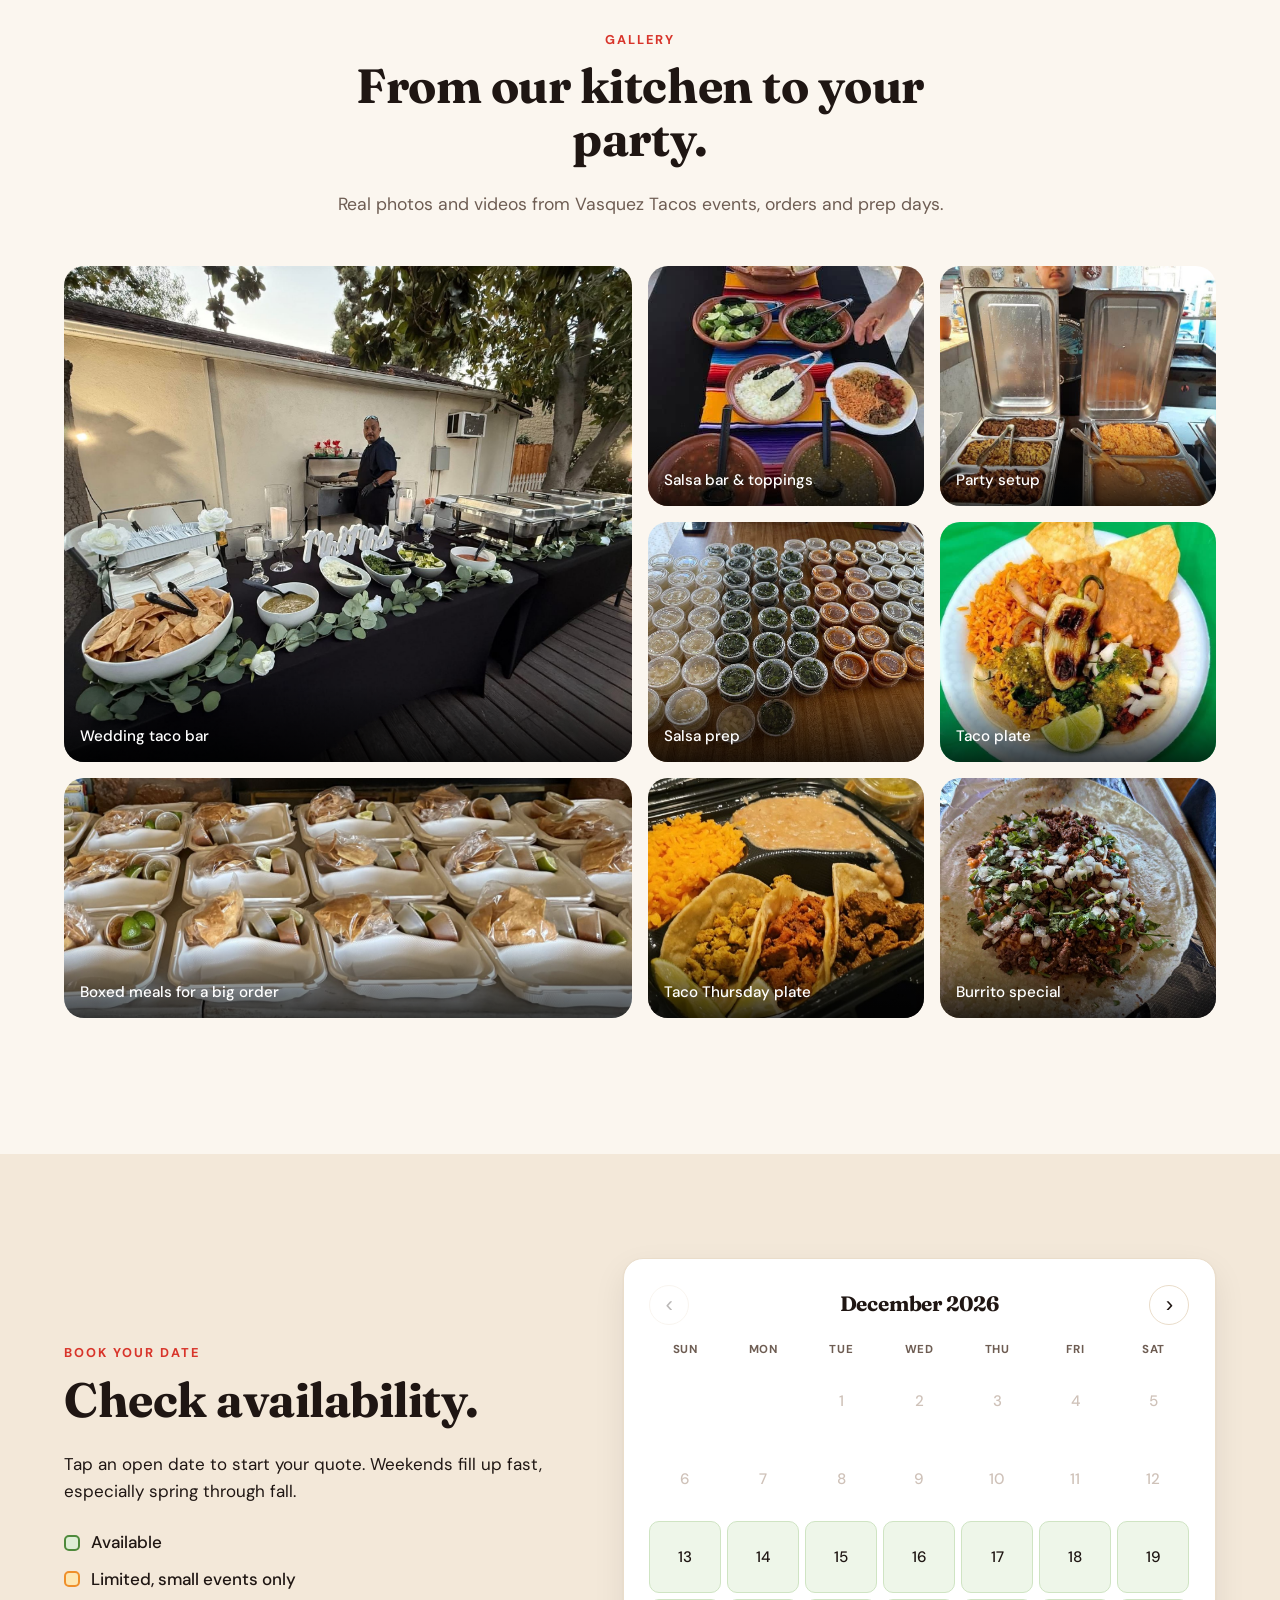
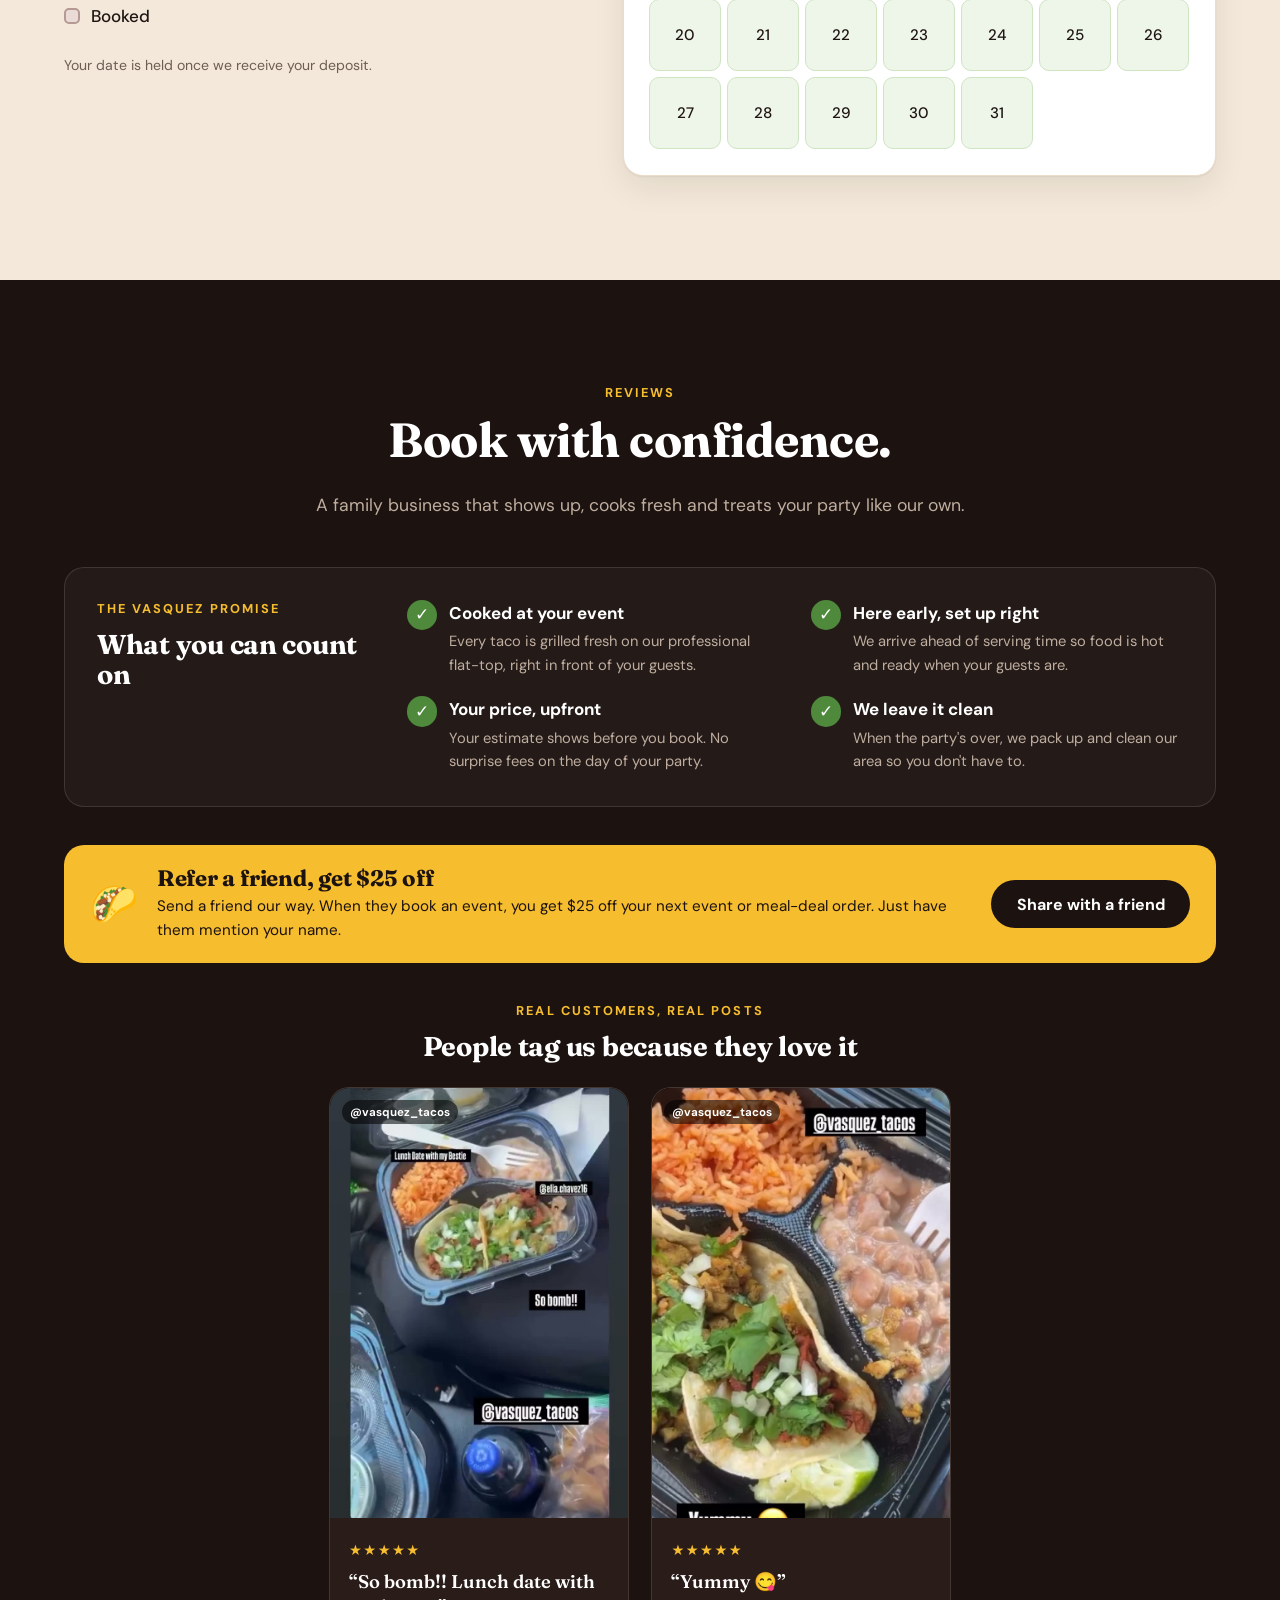
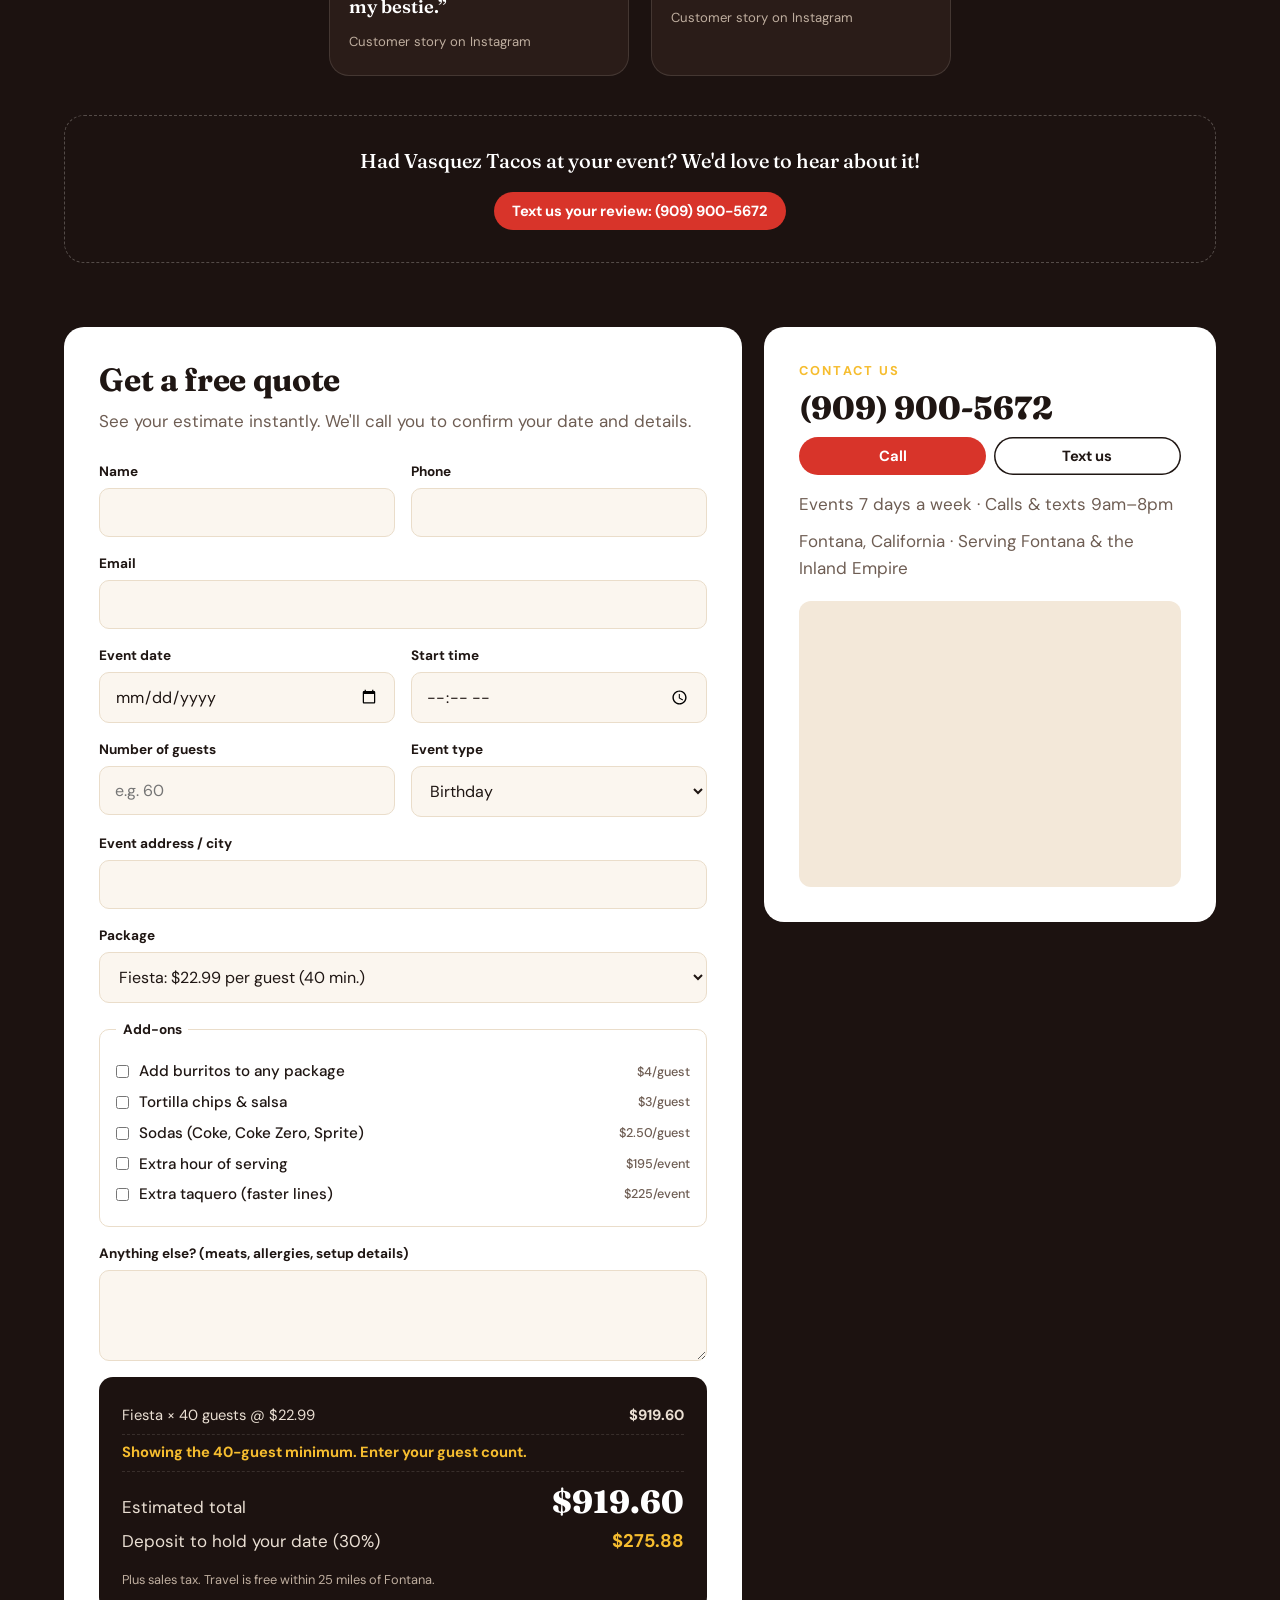
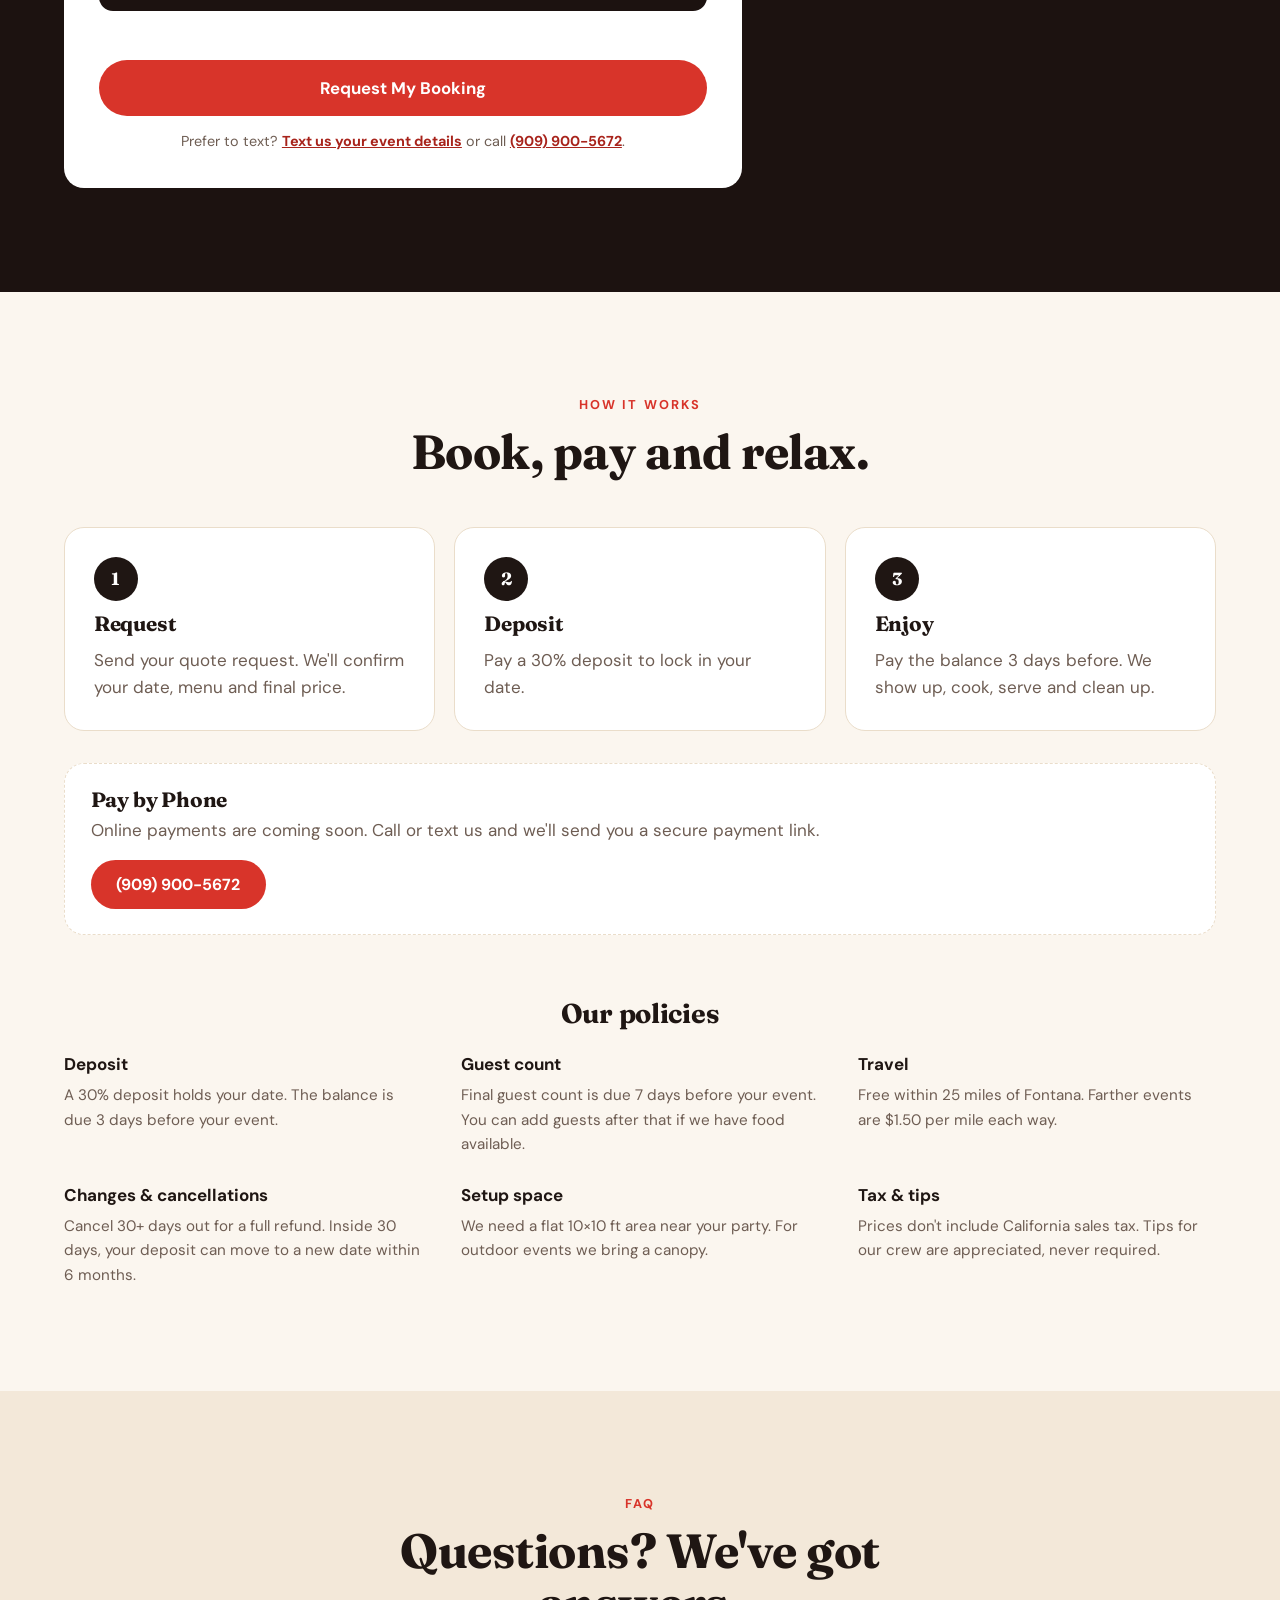
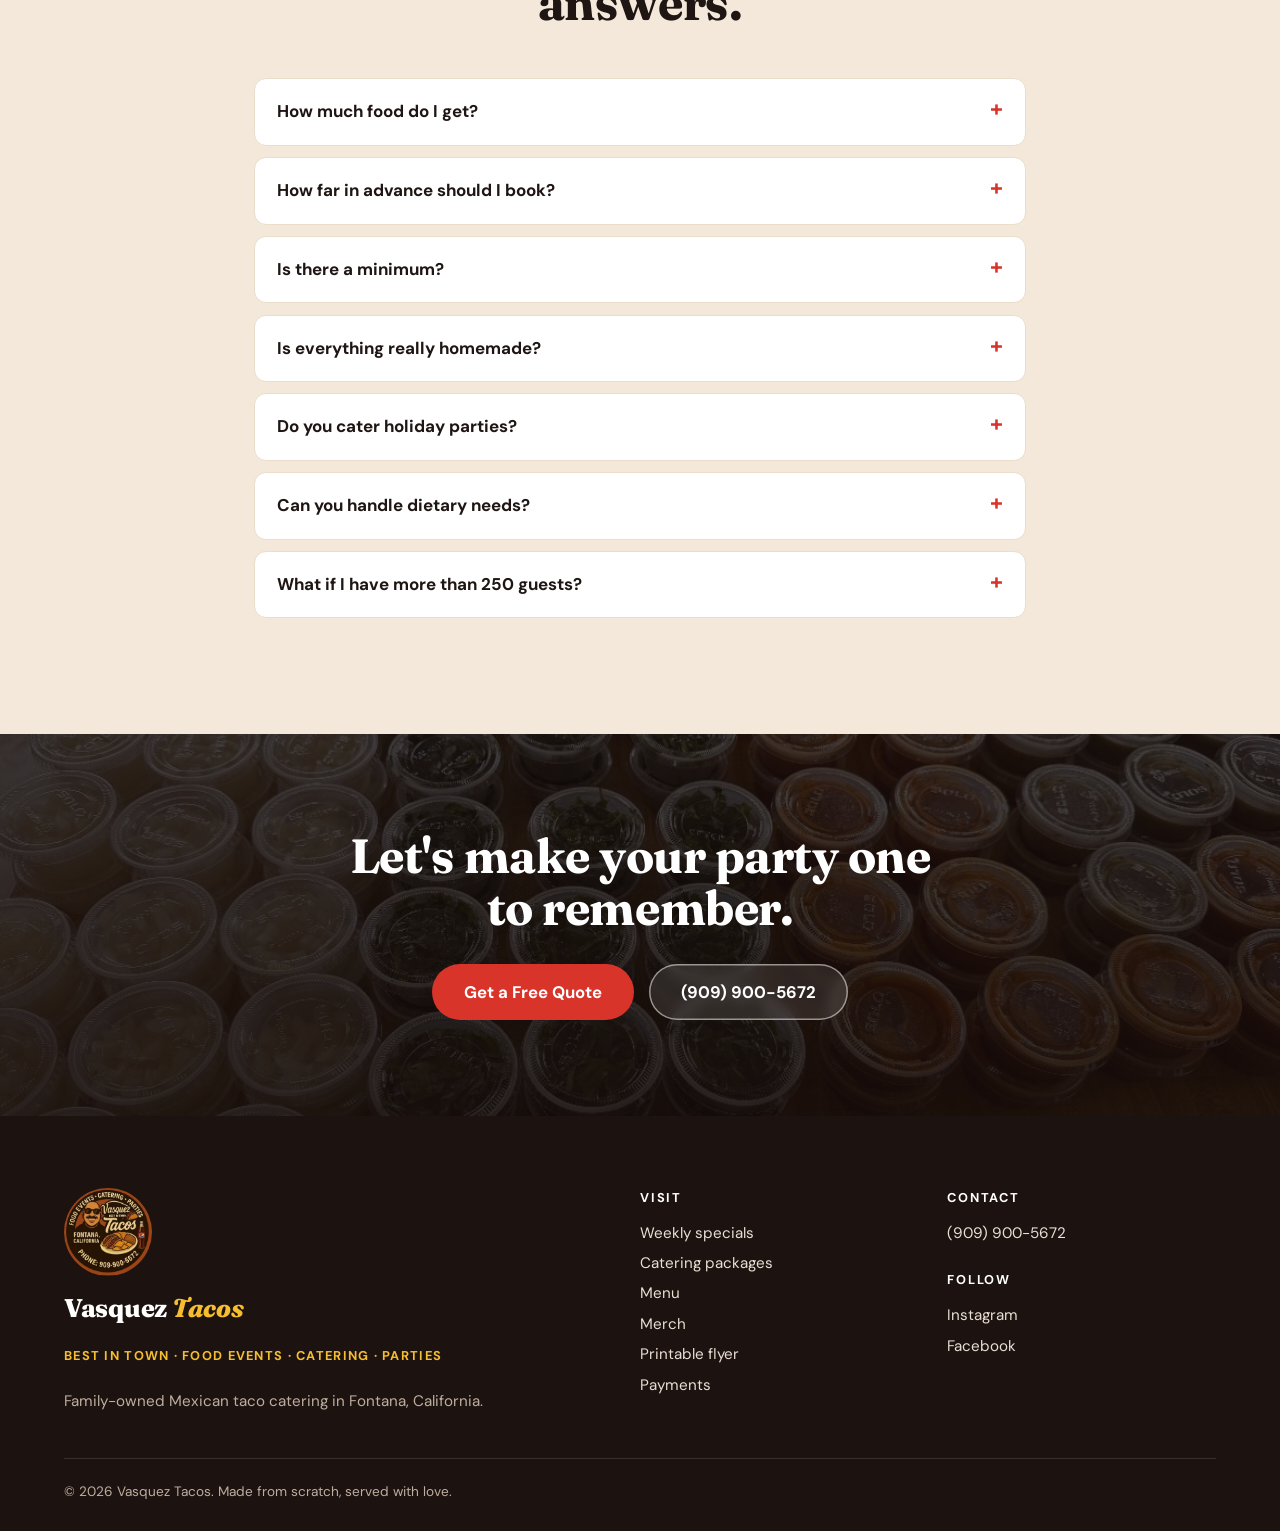
==== commit b28fd57e: "Move site to vasquez-tacos.github.io; add flyer and referral offer - All links, share previews, QR c" ====
--- a/index.html
+++ b/index.html
@@ -10,8 +10,8 @@
   <meta property="og:site_name" content="Vasquez Tacos">
   <meta property="og:title" content="Vasquez Tacos | Taco Catering in Fontana, CA">
   <meta property="og:description" content="Street tacos grilled fresh on a professional flat-top at your event. Catering from $13.99 per guest across the Inland Empire.">
-  <meta property="og:url" content="https://mariobejarano14mb-creator.github.io/VasquezTacos/">
-  <meta property="og:image" content="https://mariobejarano14mb-creator.github.io/VasquezTacos/images/wedding-setup.jpg">
+  <meta property="og:url" content="https://vasquez-tacos.github.io/">
+  <meta property="og:image" content="https://vasquez-tacos.github.io/images/wedding-setup.jpg">
   <meta name="twitter:card" content="summary_large_image">
   <link rel="icon" href="logo.jpg">
   <link rel="preconnect" href="https://fonts.googleapis.com">
@@ -282,6 +282,11 @@
           <ul class="promise-list"></ul>
         </div>
 
+        <div class="referral" hidden>
+          <span class="referral-icon" aria-hidden="true">🌮</span>
+          <div><h3 data-ref-title></h3><p data-ref-text></p></div>
+          <a class="btn referral-btn" data-ref-share>Share with a friend</a>
+        </div>
         <div class="posts" hidden>
           <div class="posts-head">
             <p class="kicker">Real customers, real posts</p>
@@ -411,7 +416,7 @@
       </div>
       <div>
         <h4>Visit</h4>
-        <p><a href="#specials">Weekly specials</a><br><a href="#packages">Catering packages</a><br><a href="#menu">Menu</a><br><a href="merch.html">Merch</a><br><a href="#pay">Payments</a></p>
+        <p><a href="#specials">Weekly specials</a><br><a href="#packages">Catering packages</a><br><a href="#menu">Menu</a><br><a href="merch.html">Merch</a><br><a href="flyer.html">Printable flyer</a><br><a href="#pay">Payments</a></p>
       </div>
       <div>
         <h4>Contact</h4>
--- a/styles.css
+++ b/styles.css
@@ -784,3 +784,11 @@
   .merch-page .nav-links-simple .btn { display: none; }
 }
 .cal-live { font-size: .85rem; font-weight: 700; color: var(--green); margin: .4rem 0 0; }
+
+/* Refer a friend */
+.referral { display: grid; grid-template-columns: auto 1fr auto; gap: 1.2rem; align-items: center; background: var(--yellow); color: var(--night); border-radius: var(--radius); padding: 1.3rem 1.6rem; margin-bottom: 2.4rem; }
+.referral-icon { font-size: 2.4rem; }
+.referral h3 { color: var(--night) !important; font-size: 1.4rem; margin: 0 0 .2rem; }
+.referral p { margin: 0; font-size: .95rem; }
+.referral-btn { background: var(--night) !important; white-space: nowrap; }
+@media (max-width: 760px) { .referral { grid-template-columns: 1fr; text-align: center; } .referral-icon { display: none; } }
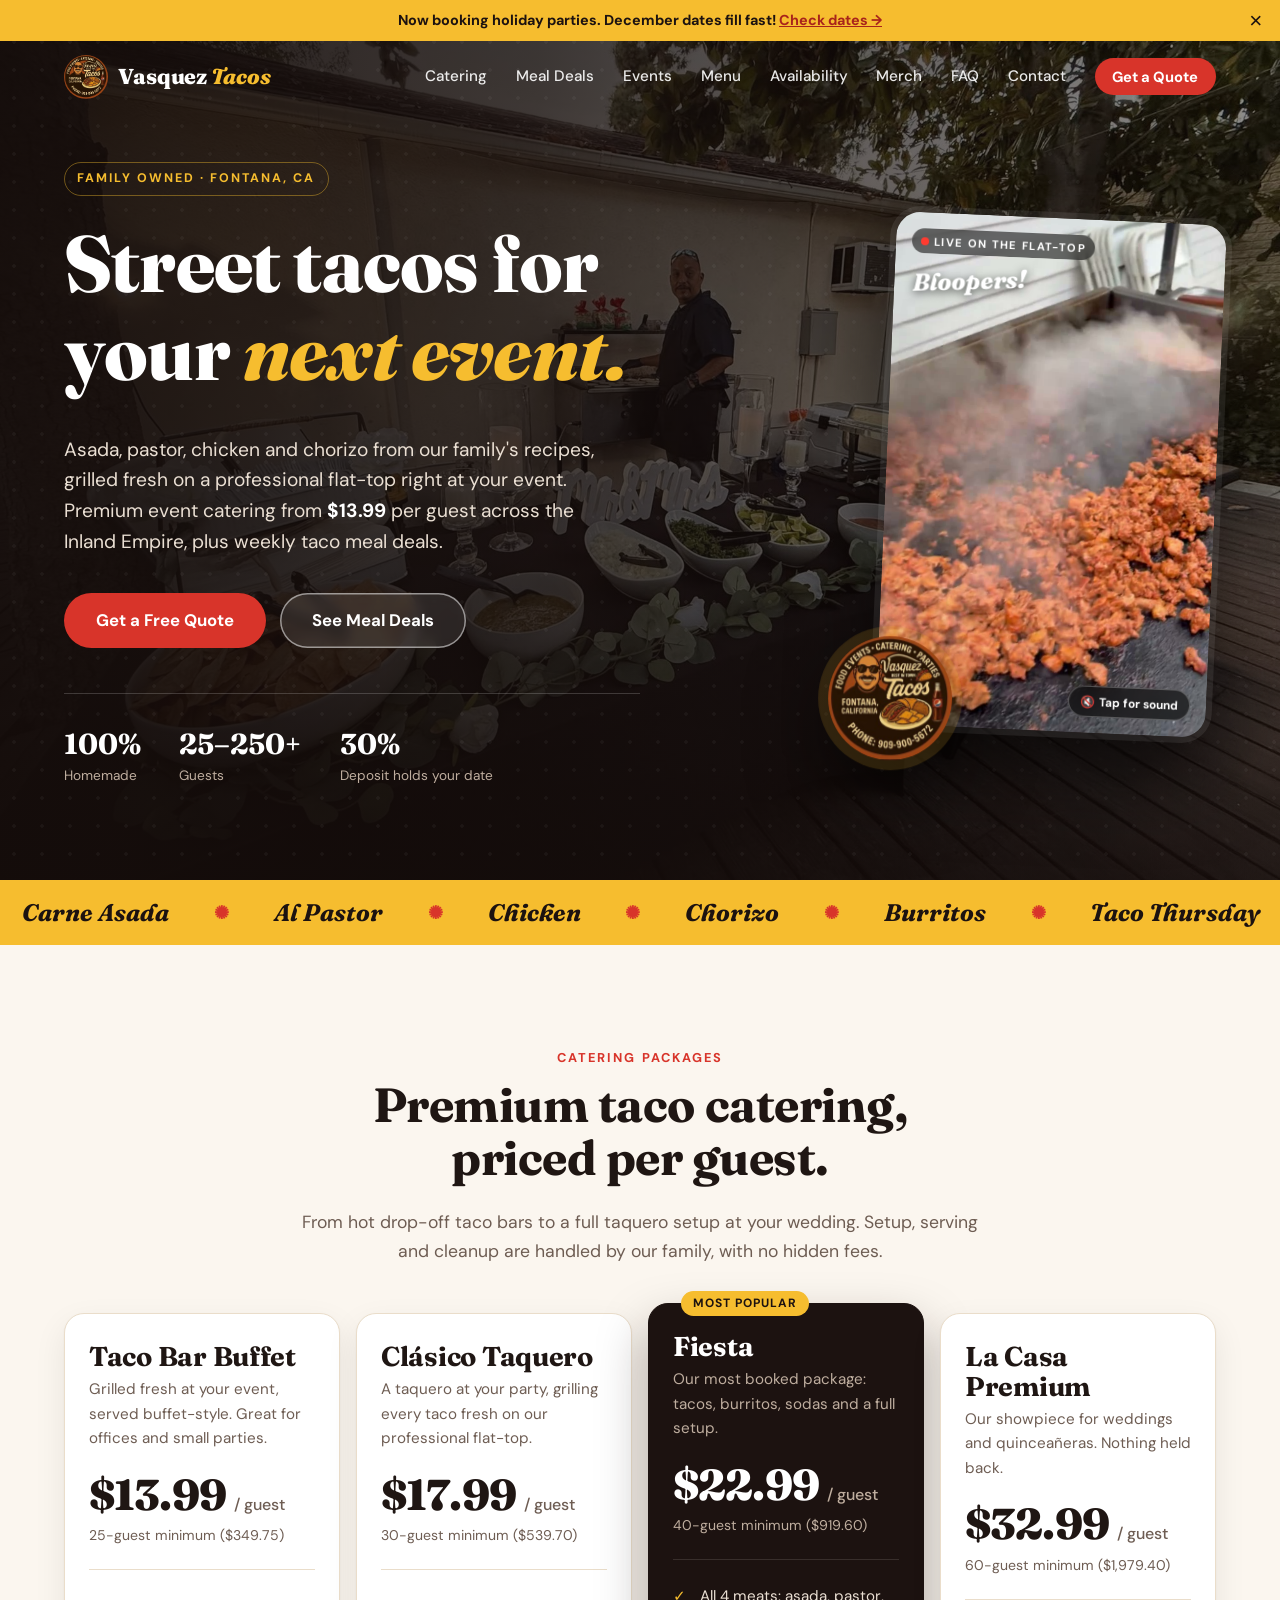
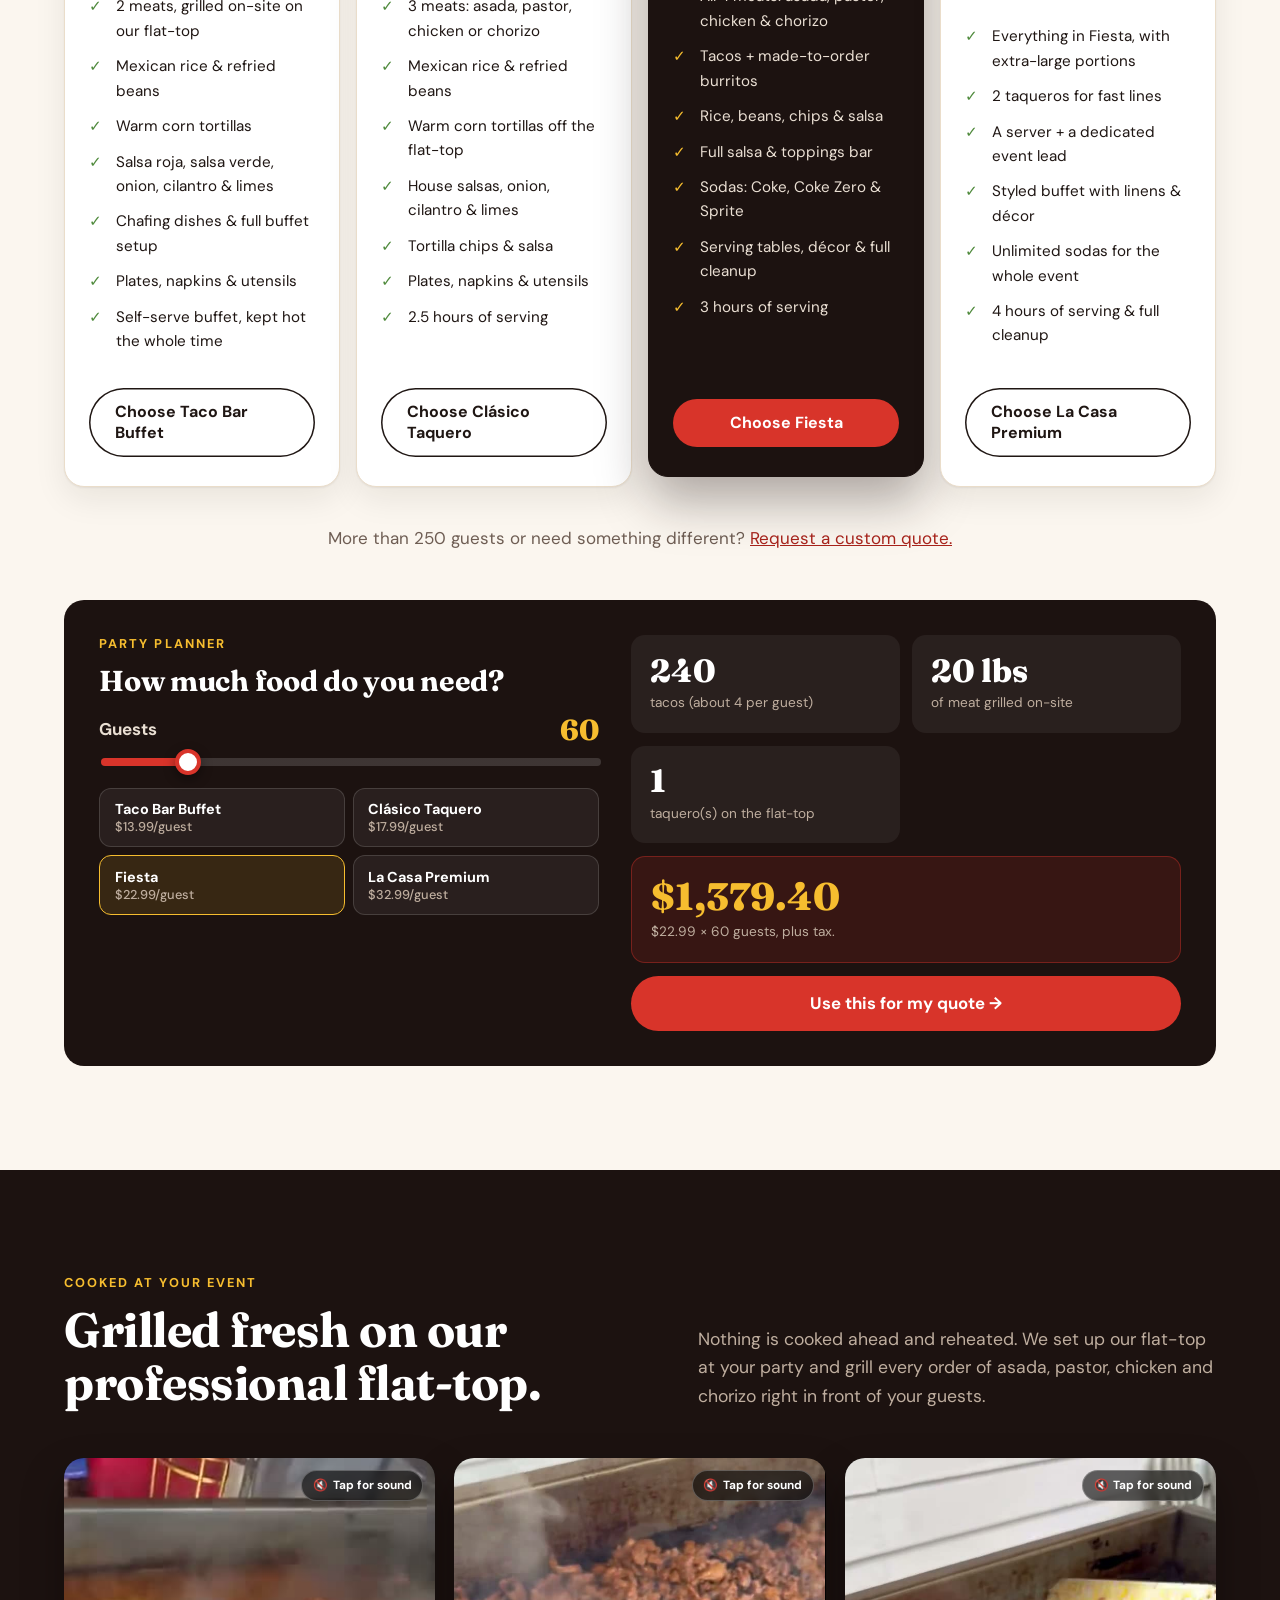
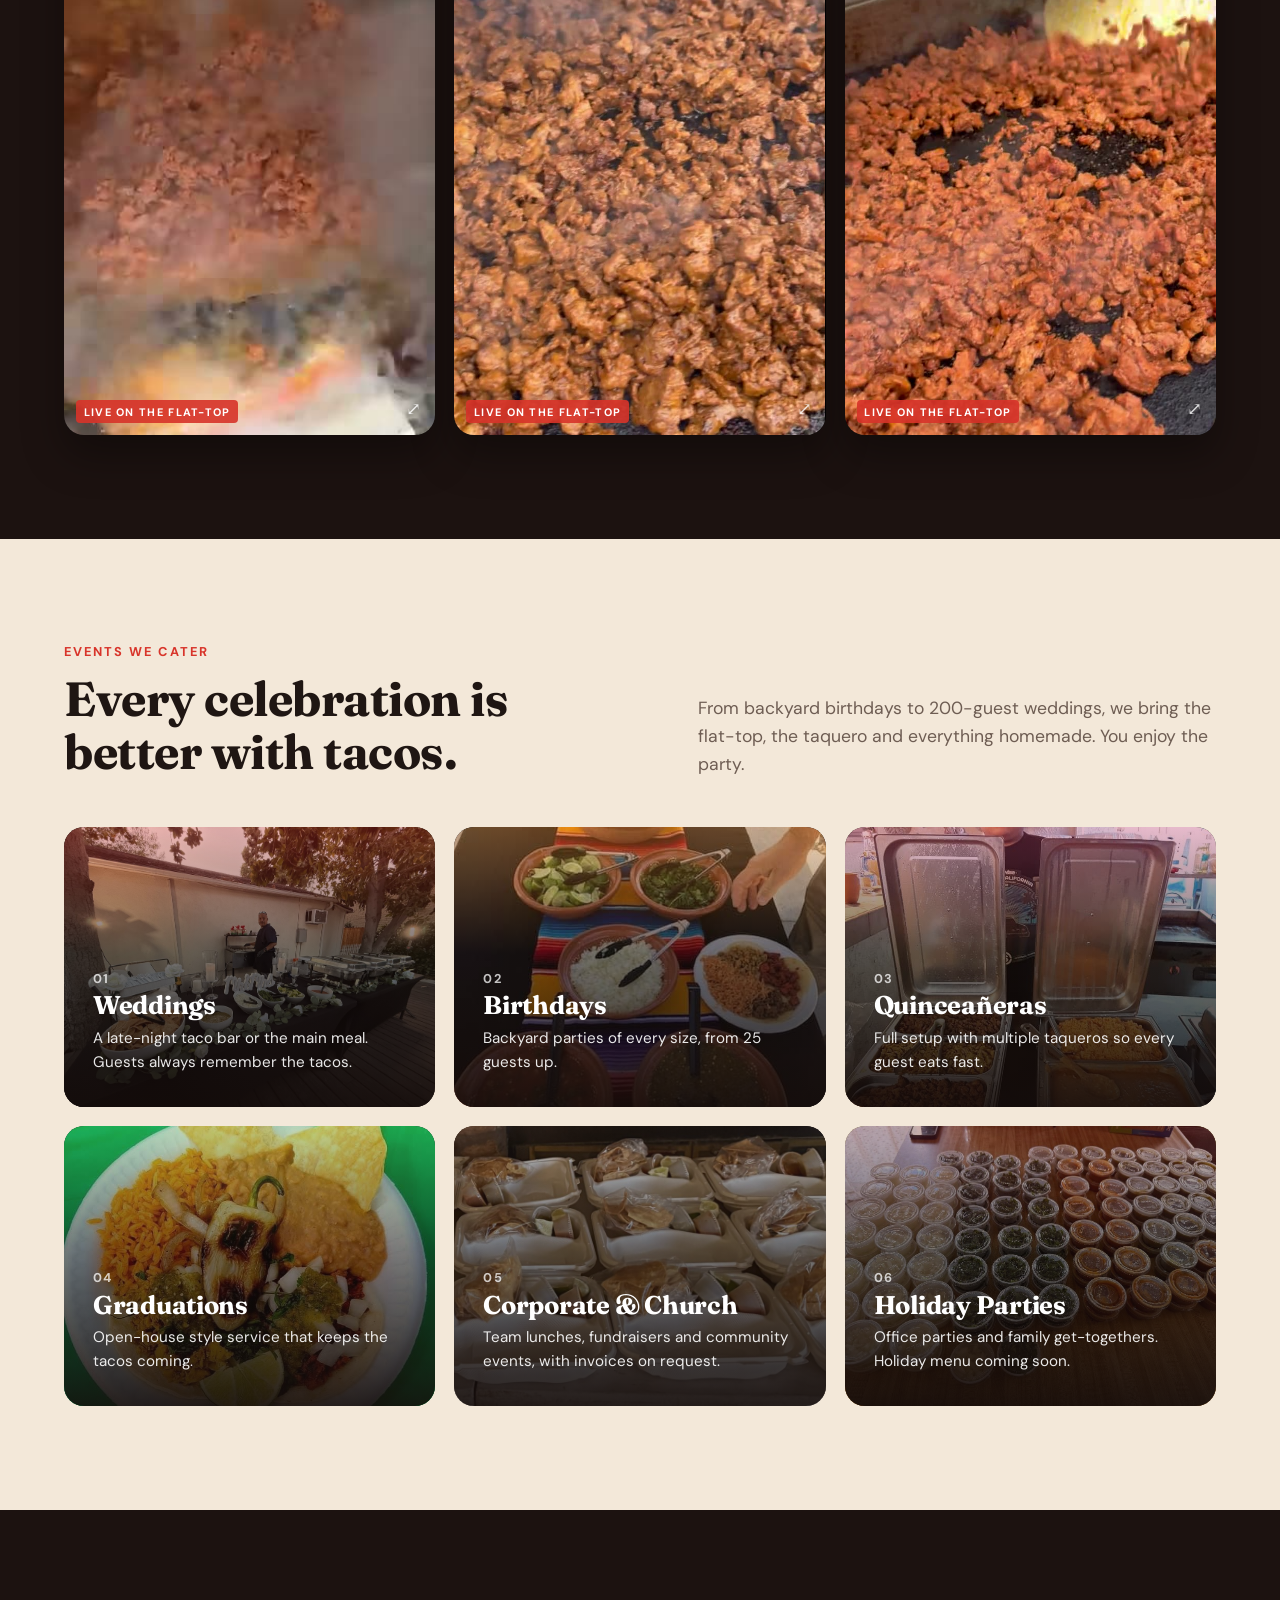
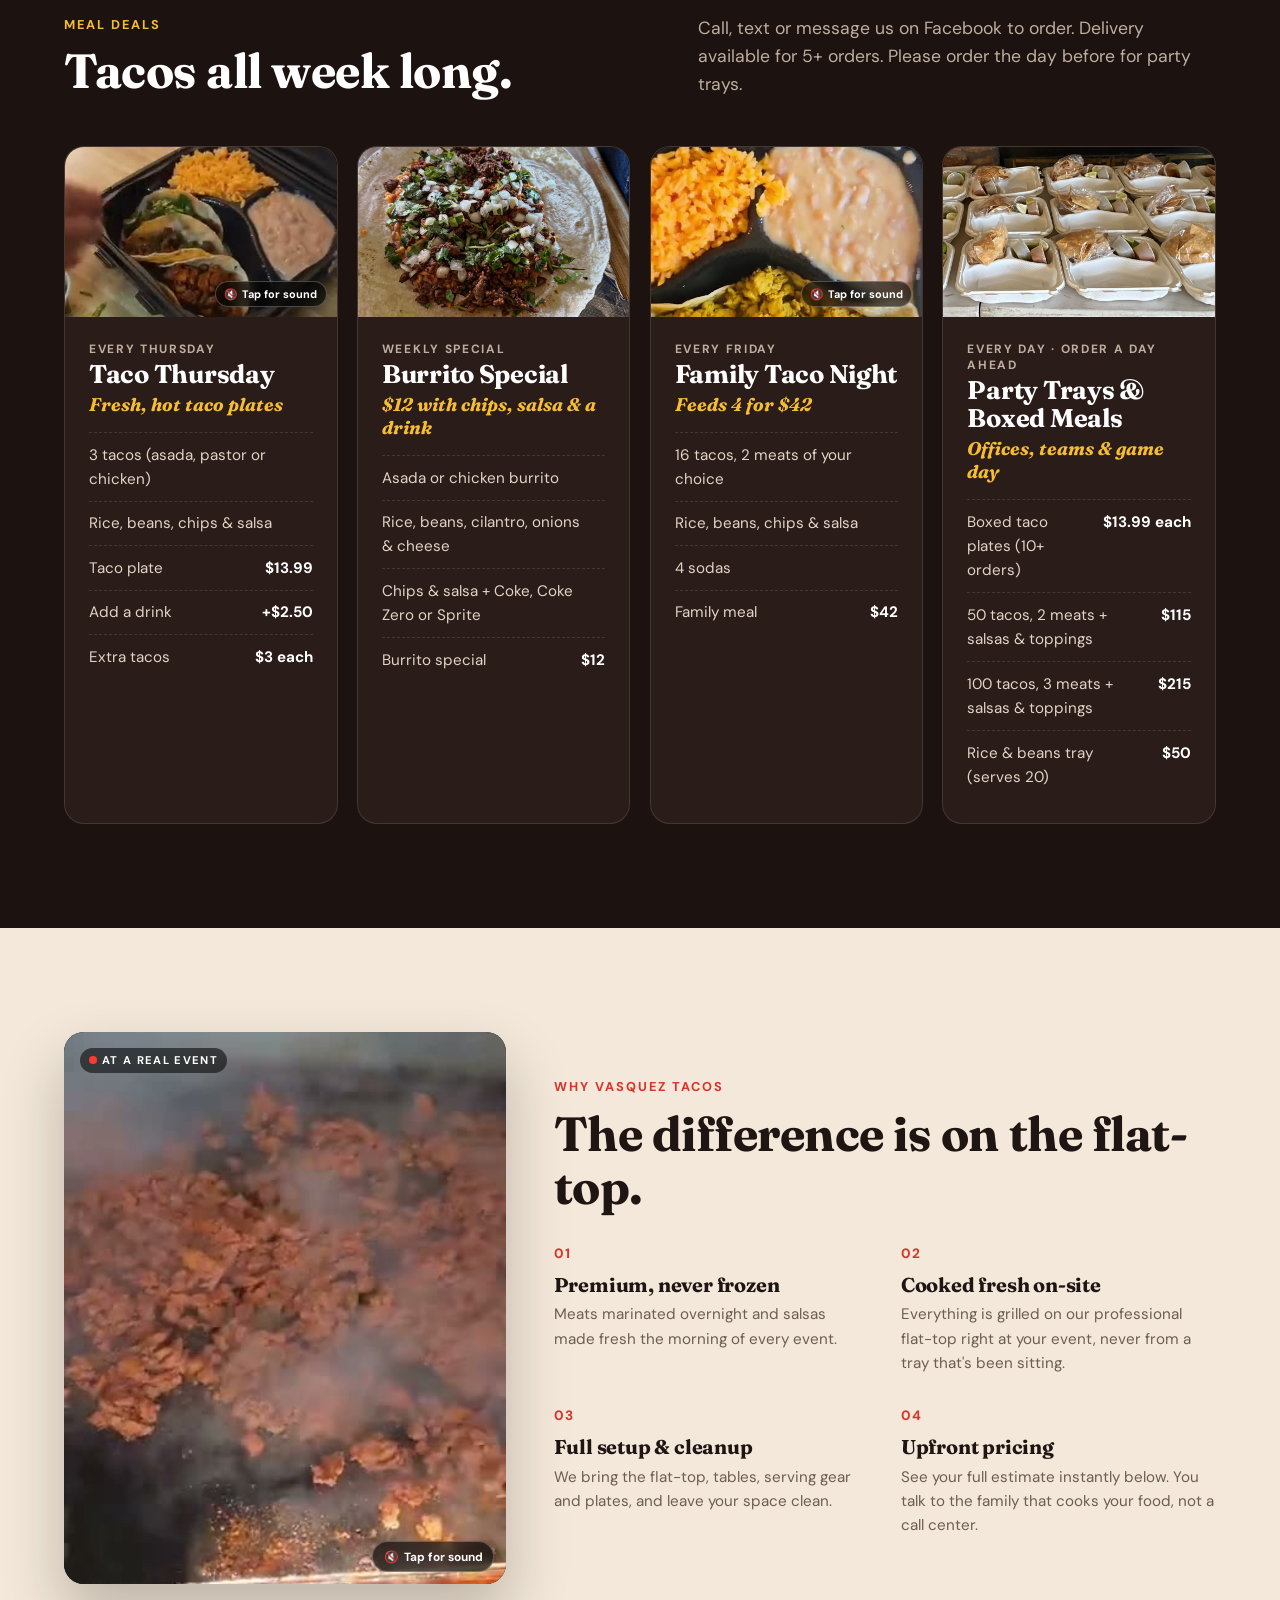
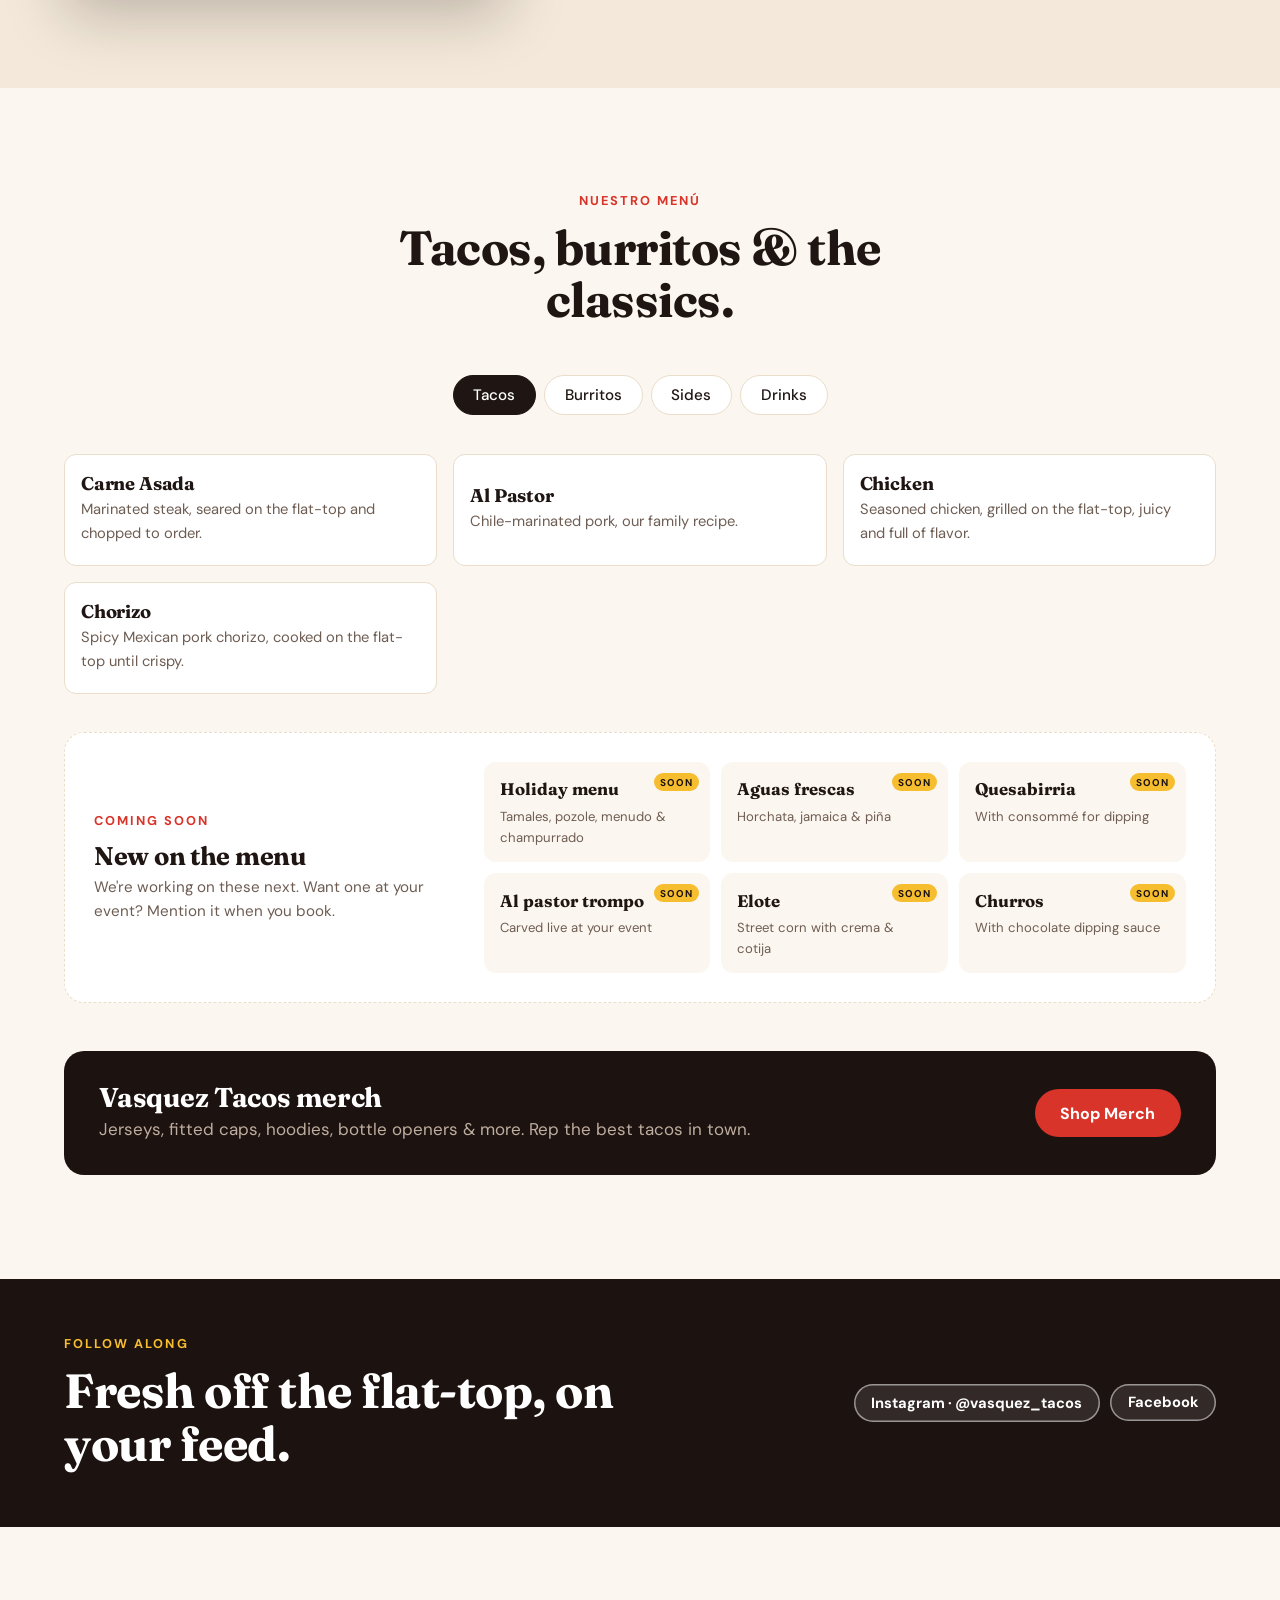
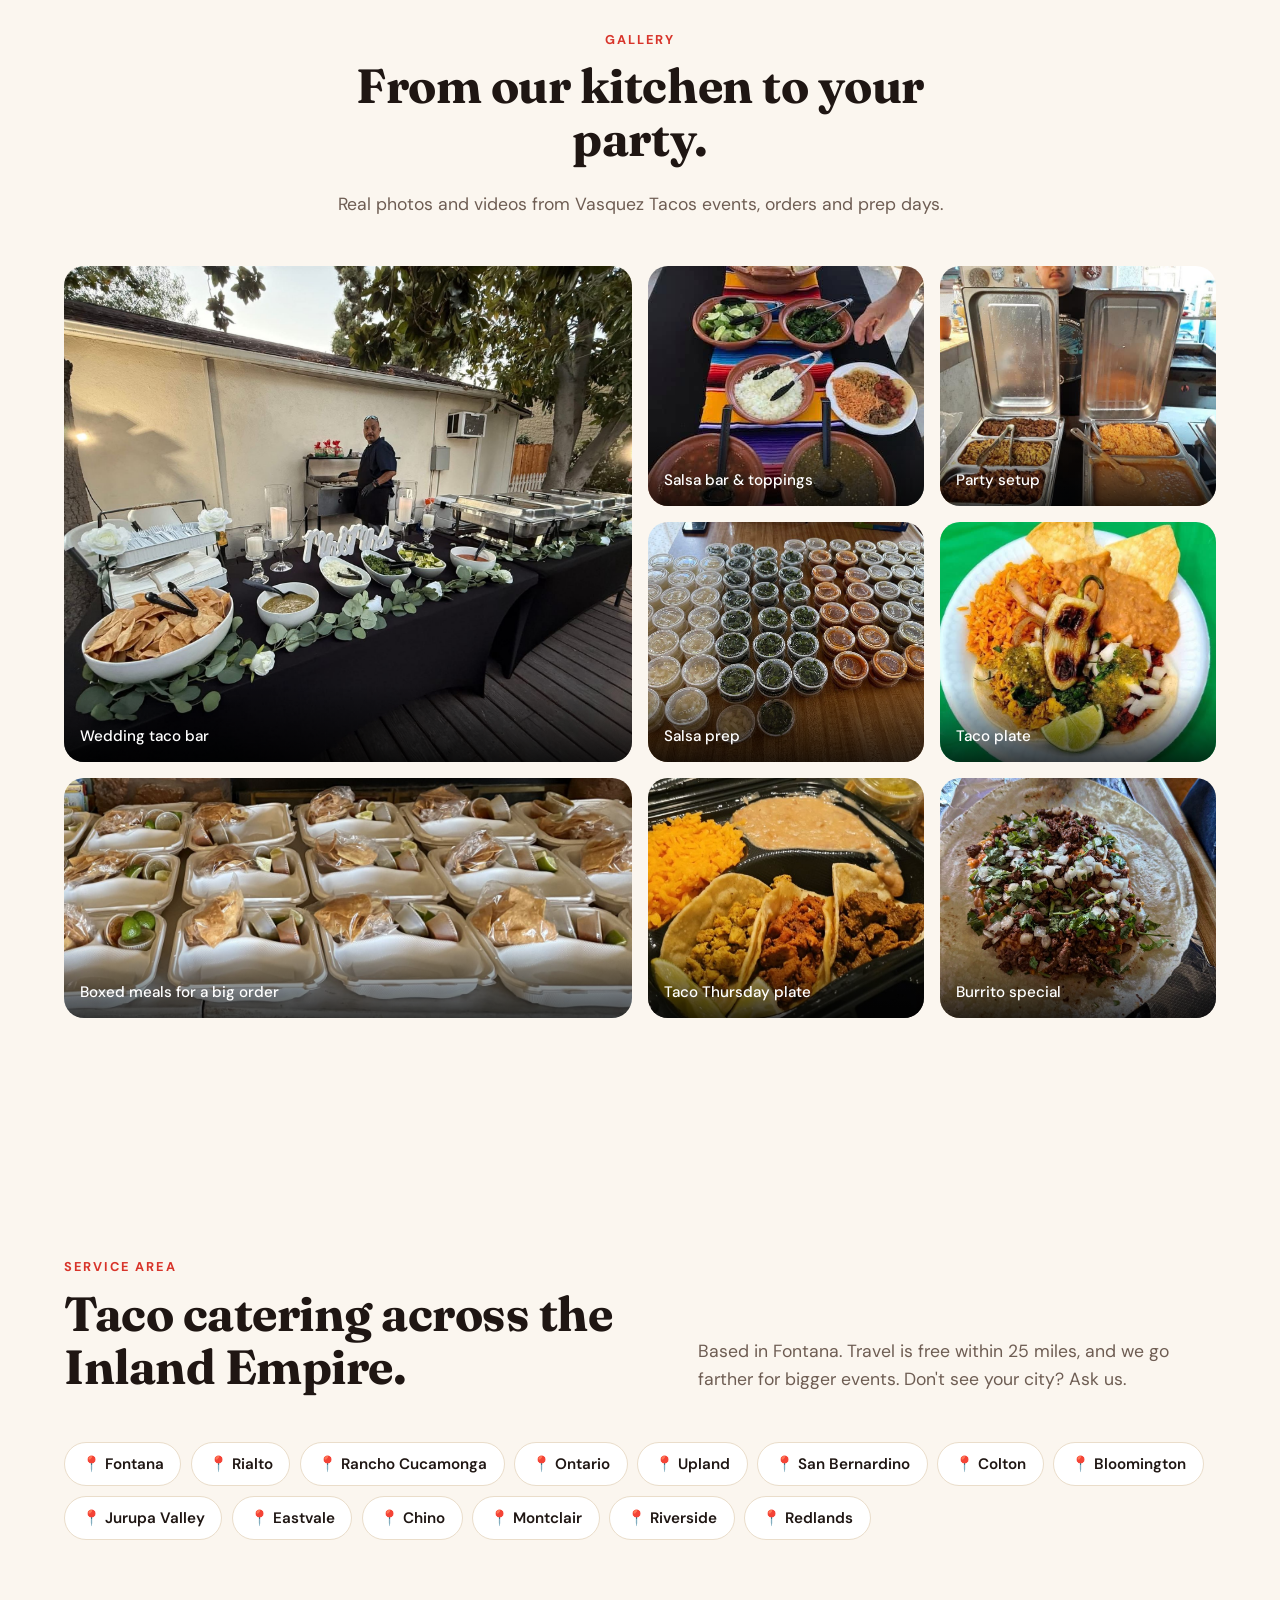
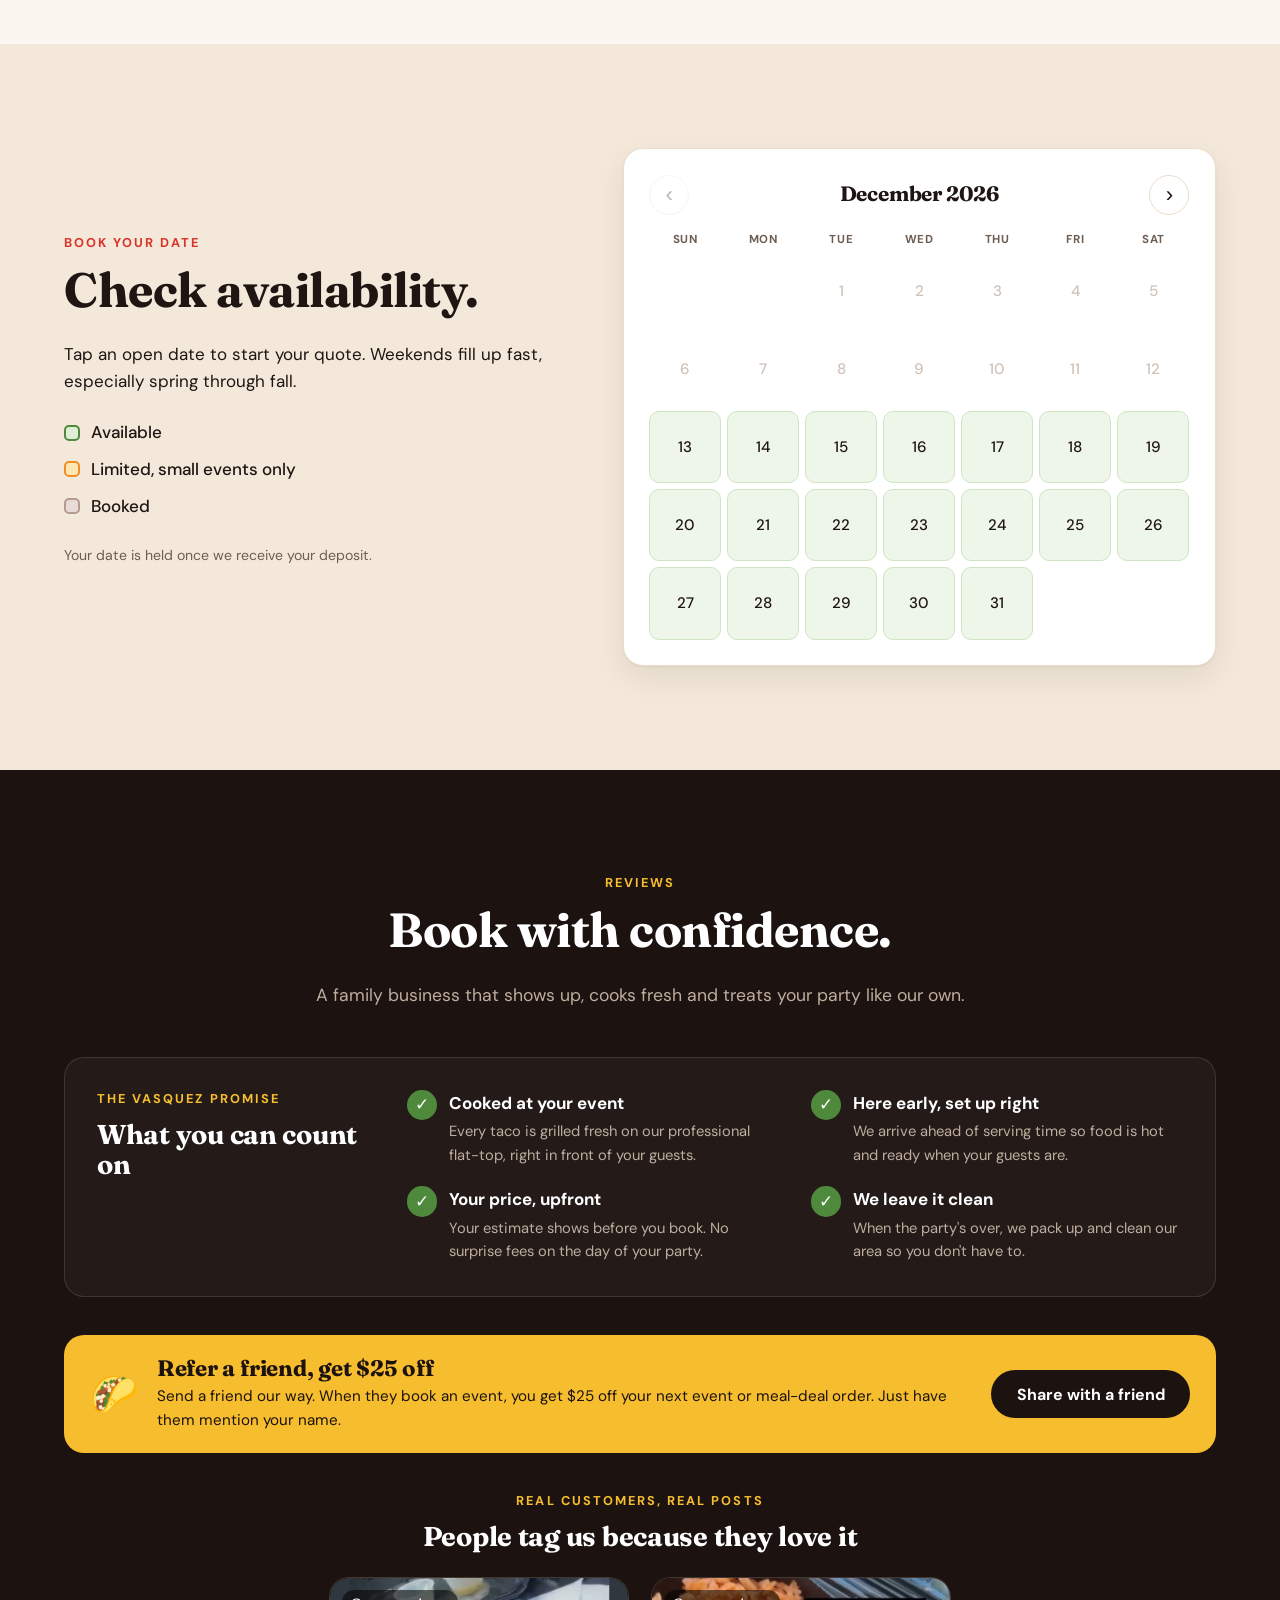
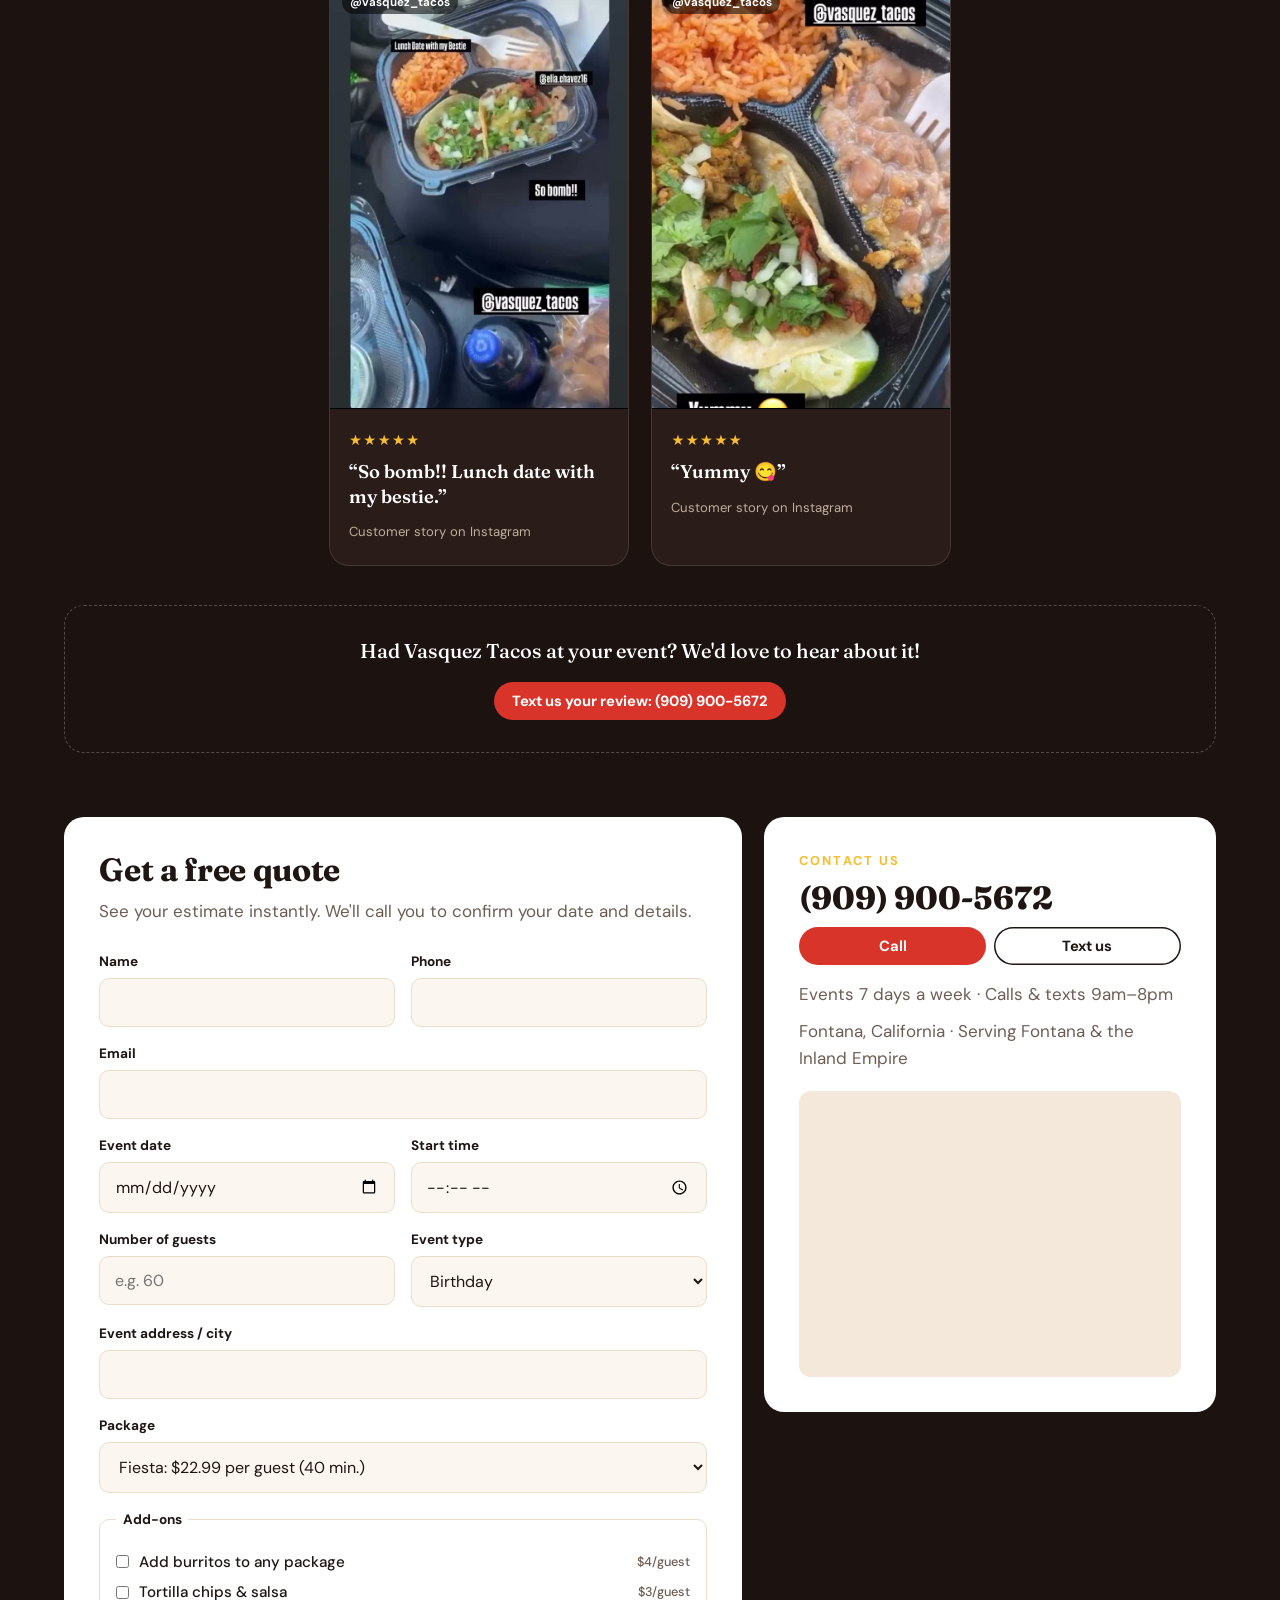
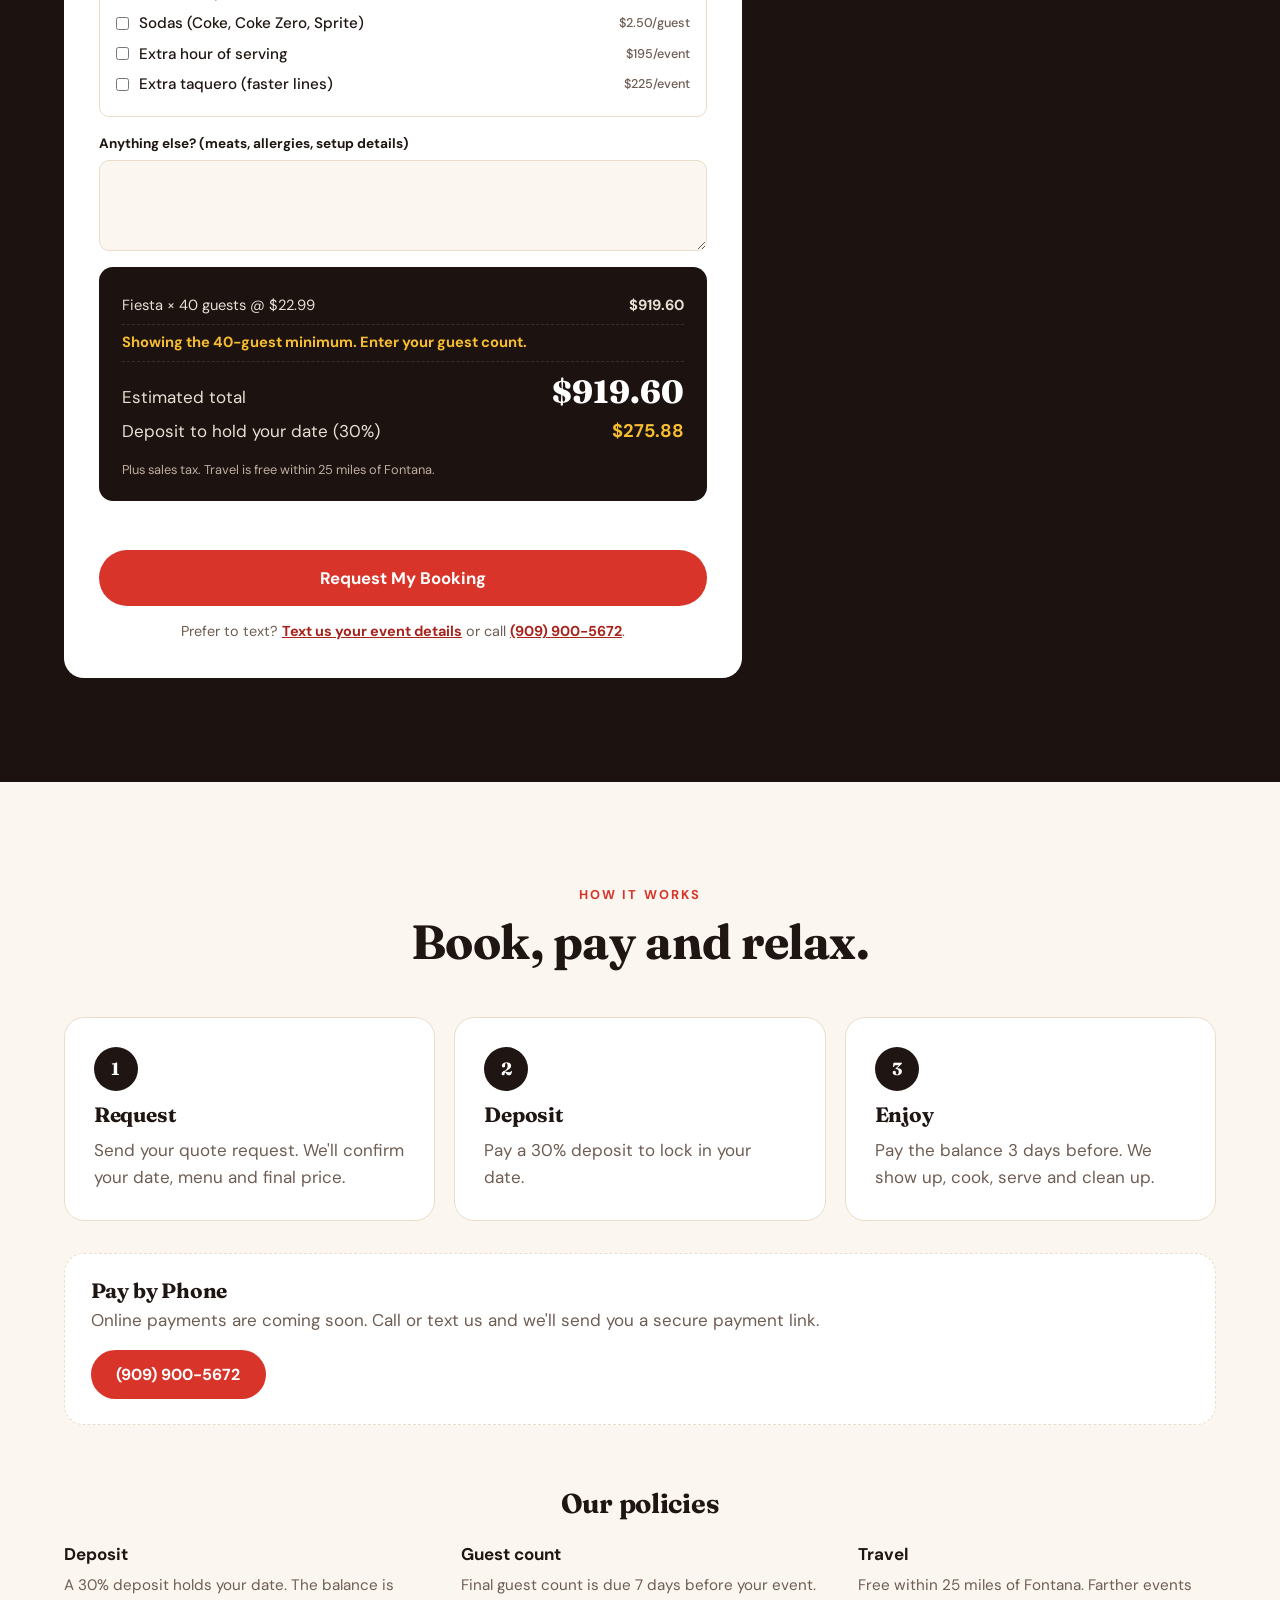
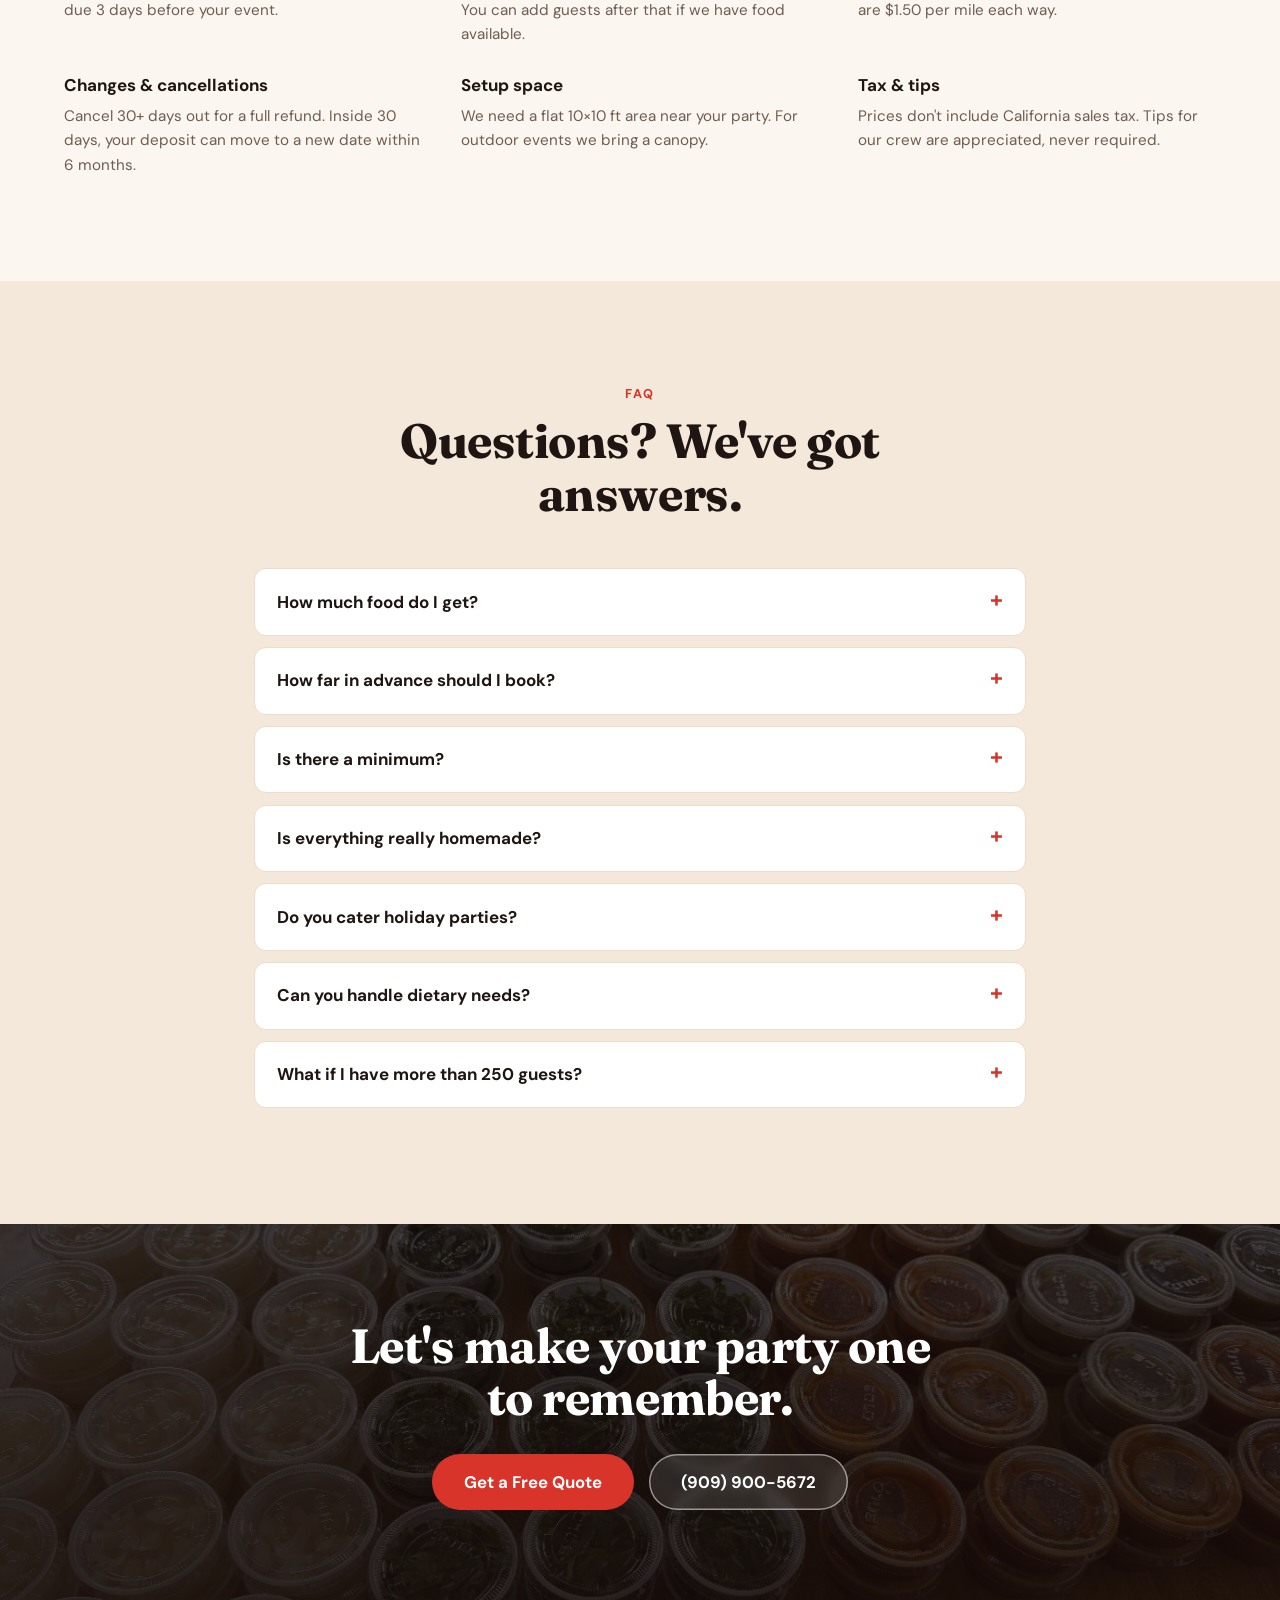
==== commit 028f08c4: "Add announcement bar, service-area cities, and search basics - Dismissible announcement bar (holiday" ====
--- a/index.html
+++ b/index.html
@@ -22,6 +22,7 @@
 <body>
 
   <header class="nav">
+    <div class="announce" hidden><p><span data-announce-text></span> <a data-announce-link></a></p><button class="announce-close" aria-label="Dismiss">&times;</button></div>
     <div class="wrap nav-inner">
       <a href="#top" class="logo">
         <img src="logo.jpg" alt="" class="logo-img" width="44" height="44">
@@ -238,6 +239,19 @@
       </div>
     </section>
 
+    <!-- CITIES -->
+    <section class="section cities-section" id="service-area">
+      <div class="wrap">
+        <div class="split-head">
+          <div>
+            <p class="kicker">Service area</p>
+            <h2>Taco catering across the Inland Empire.</h2>
+          </div>
+          <p>Based in Fontana. Travel is free within 25 miles, and we go farther for bigger events. Don't see your city? Ask us.</p>
+        </div>
+        <ul class="cities"></ul>
+      </div>
+    </section>
     <!-- AVAILABILITY -->
     <section class="section alt" id="availability">
       <div class="wrap avail-grid">
--- a/styles.css
+++ b/styles.css
@@ -791,4 +791,16 @@
 .referral h3 { color: var(--night) !important; font-size: 1.4rem; margin: 0 0 .2rem; }
 .referral p { margin: 0; font-size: .95rem; }
 .referral-btn { background: var(--night) !important; white-space: nowrap; }
-@media (max-width: 760px) { .referral { grid-template-columns: 1fr; text-align: center; } .referral-icon { display: none; } }+@media (max-width: 760px) { .referral { grid-template-columns: 1fr; text-align: center; } .referral-icon { display: none; } }
+/* Announcement bar */
+.announce { position: relative; background: var(--yellow); color: var(--night); text-align: center; padding: .55rem 2.6rem; font-size: .9rem; font-weight: 700; }
+.announce p { margin: 0; }
+.announce a { color: var(--red-dark); white-space: nowrap; }
+.announce-close { position: absolute; right: .6rem; top: 50%; transform: translateY(-50%); background: none; border: 0; font-size: 1.4rem; line-height: 1; cursor: pointer; color: var(--night); padding: .2rem .5rem; }
+.hero { padding-top: 150px; }
+
+/* Cities we serve */
+.cities { list-style: none; margin: 0; padding: 0; display: flex; flex-wrap: wrap; gap: .6rem; }
+.cities a { display: inline-block; padding: .6em 1.1em; border-radius: 999px; background: #fff; border: 1px solid var(--line); color: var(--ink); text-decoration: none; font-weight: 600; font-size: .95rem; transition: border-color .2s, transform .2s; }
+.cities a:hover { border-color: var(--red); transform: translateY(-2px); }
+@media (max-width: 560px) { .announce { font-size: .82rem; text-align: left; padding-left: 1rem; } .hero { padding-top: 130px; } }
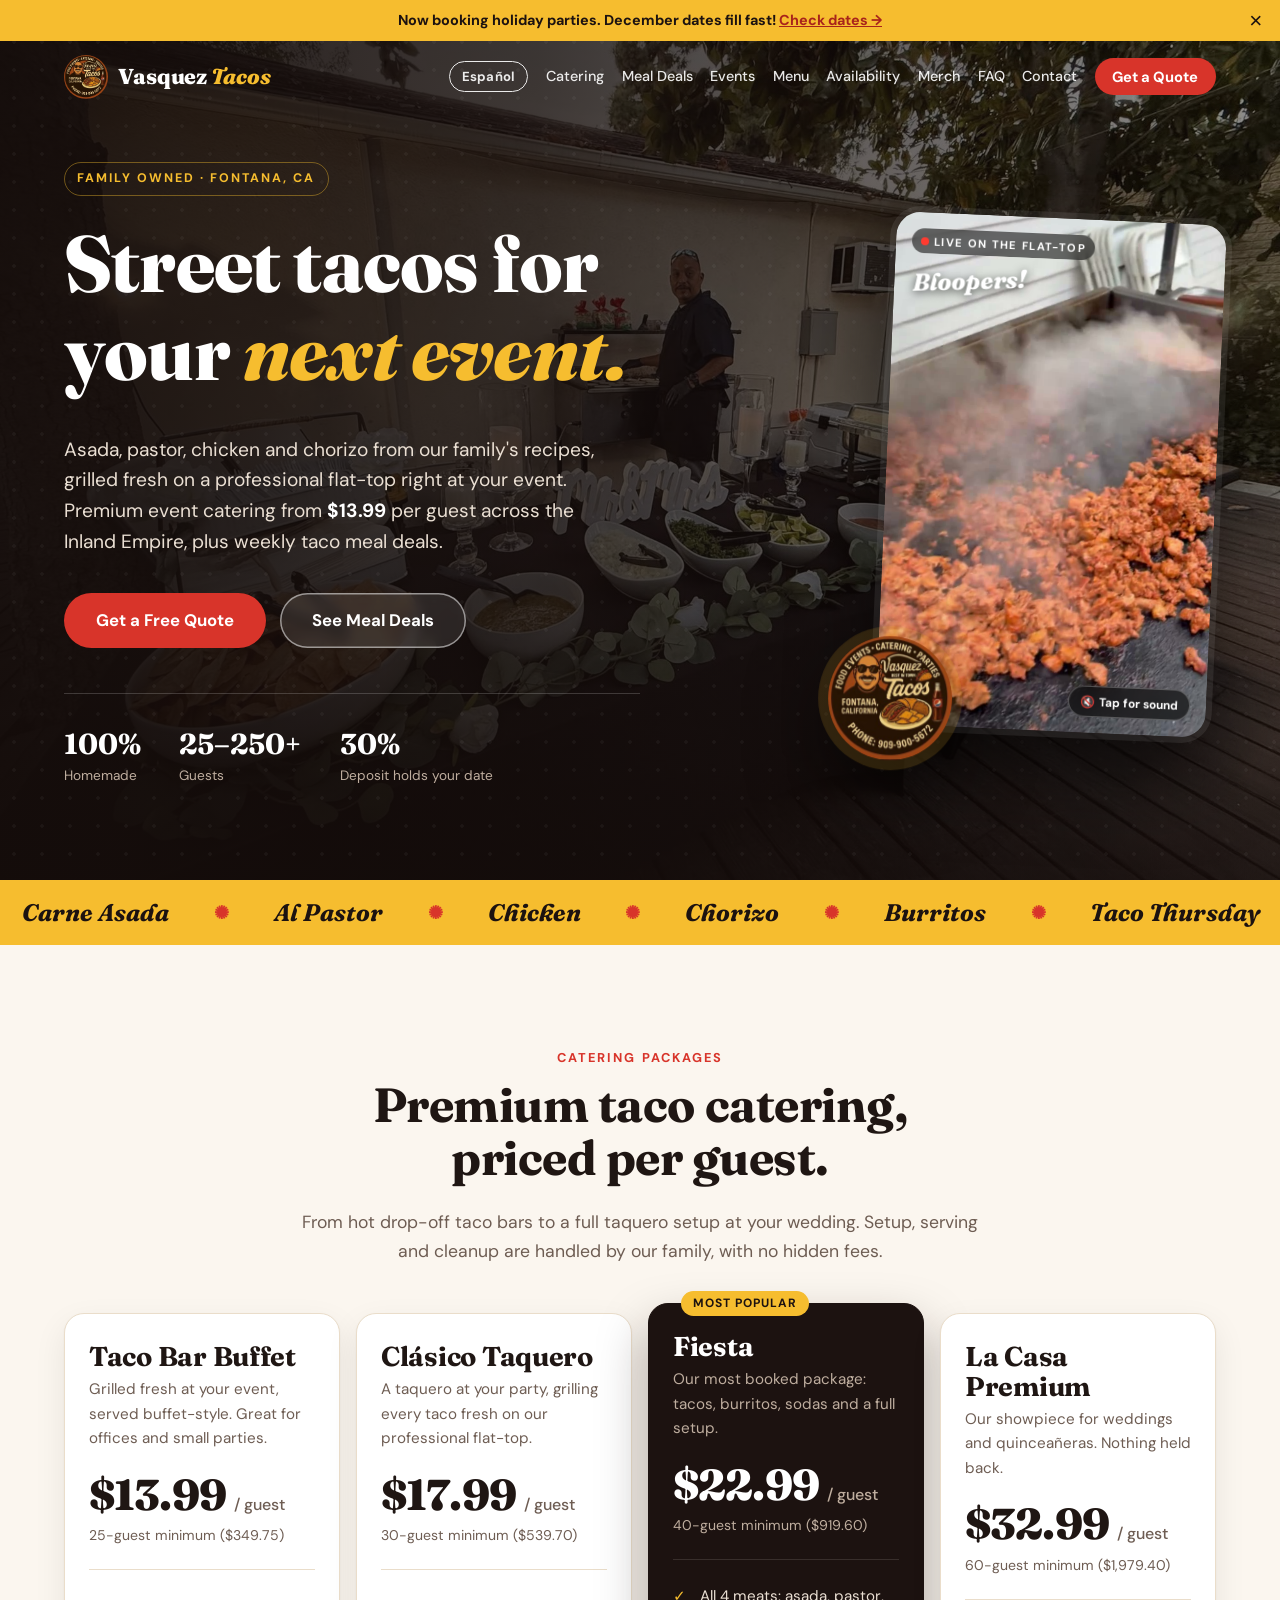
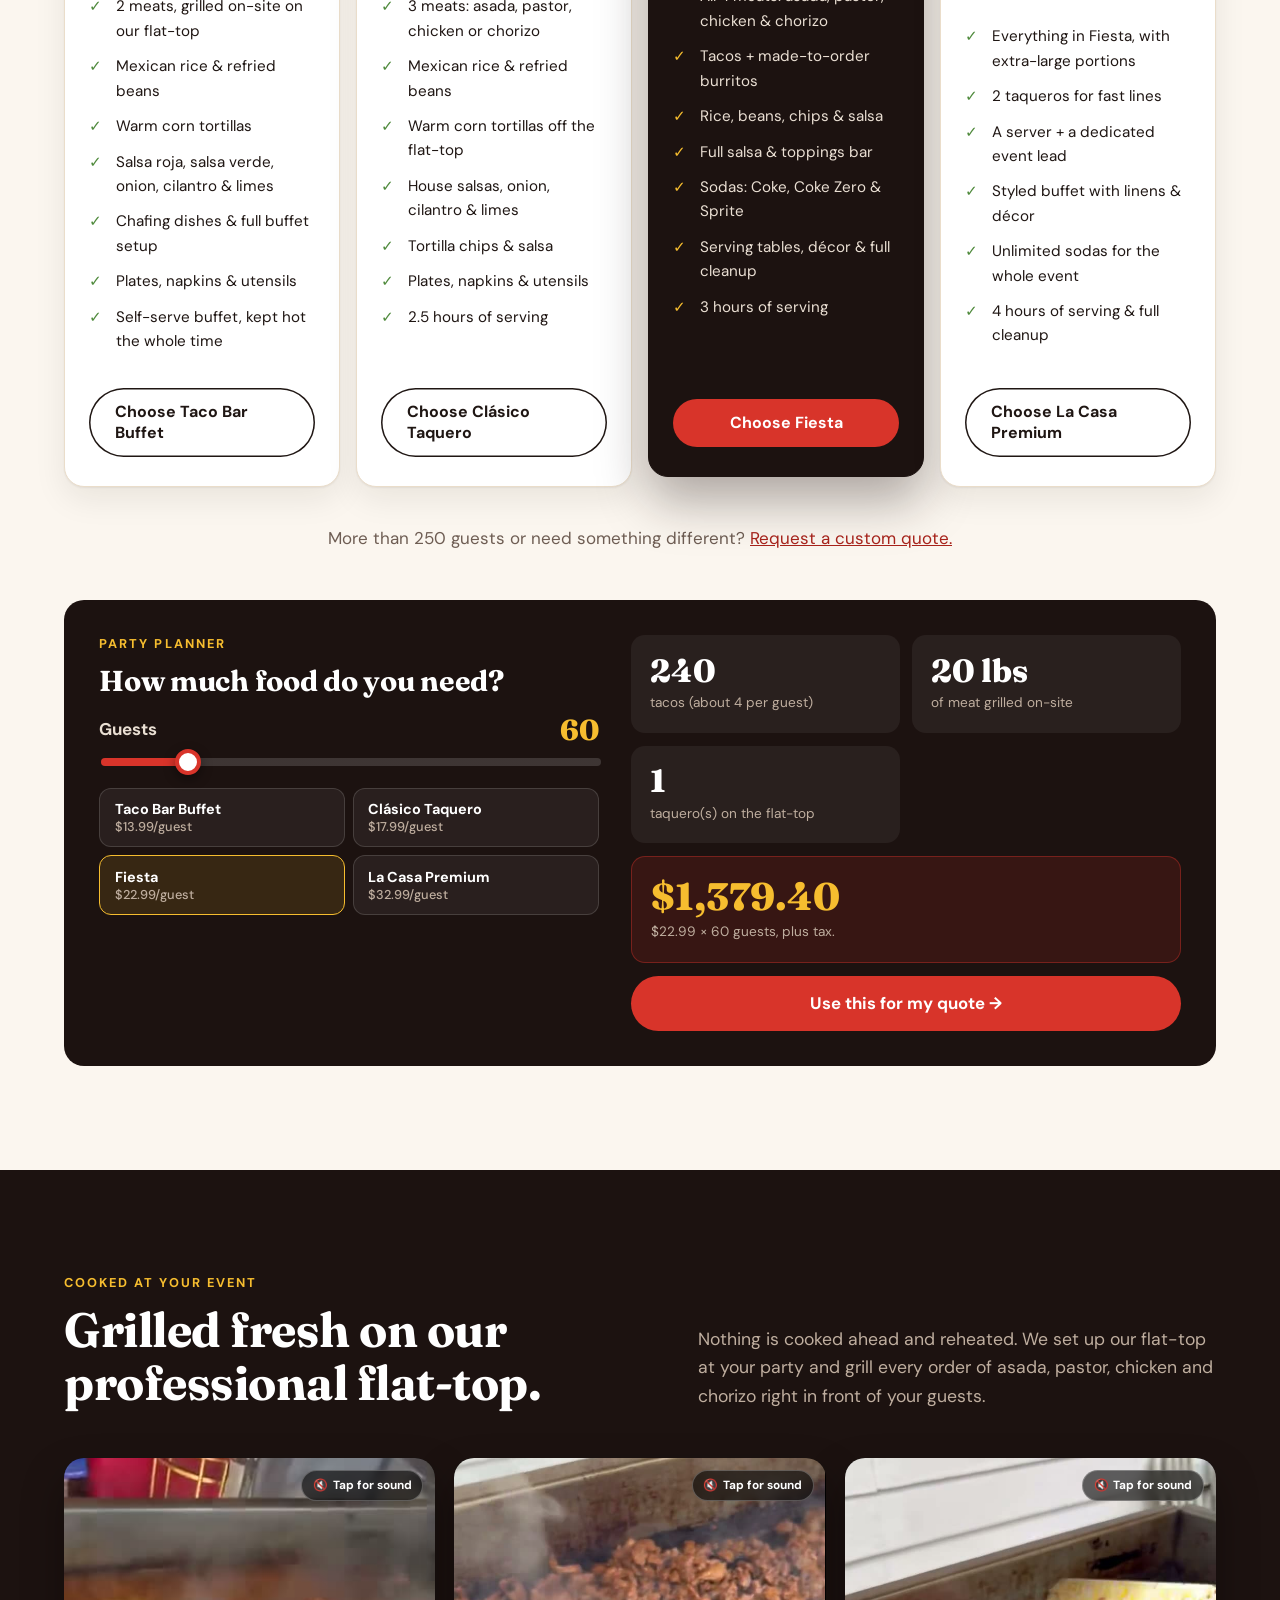
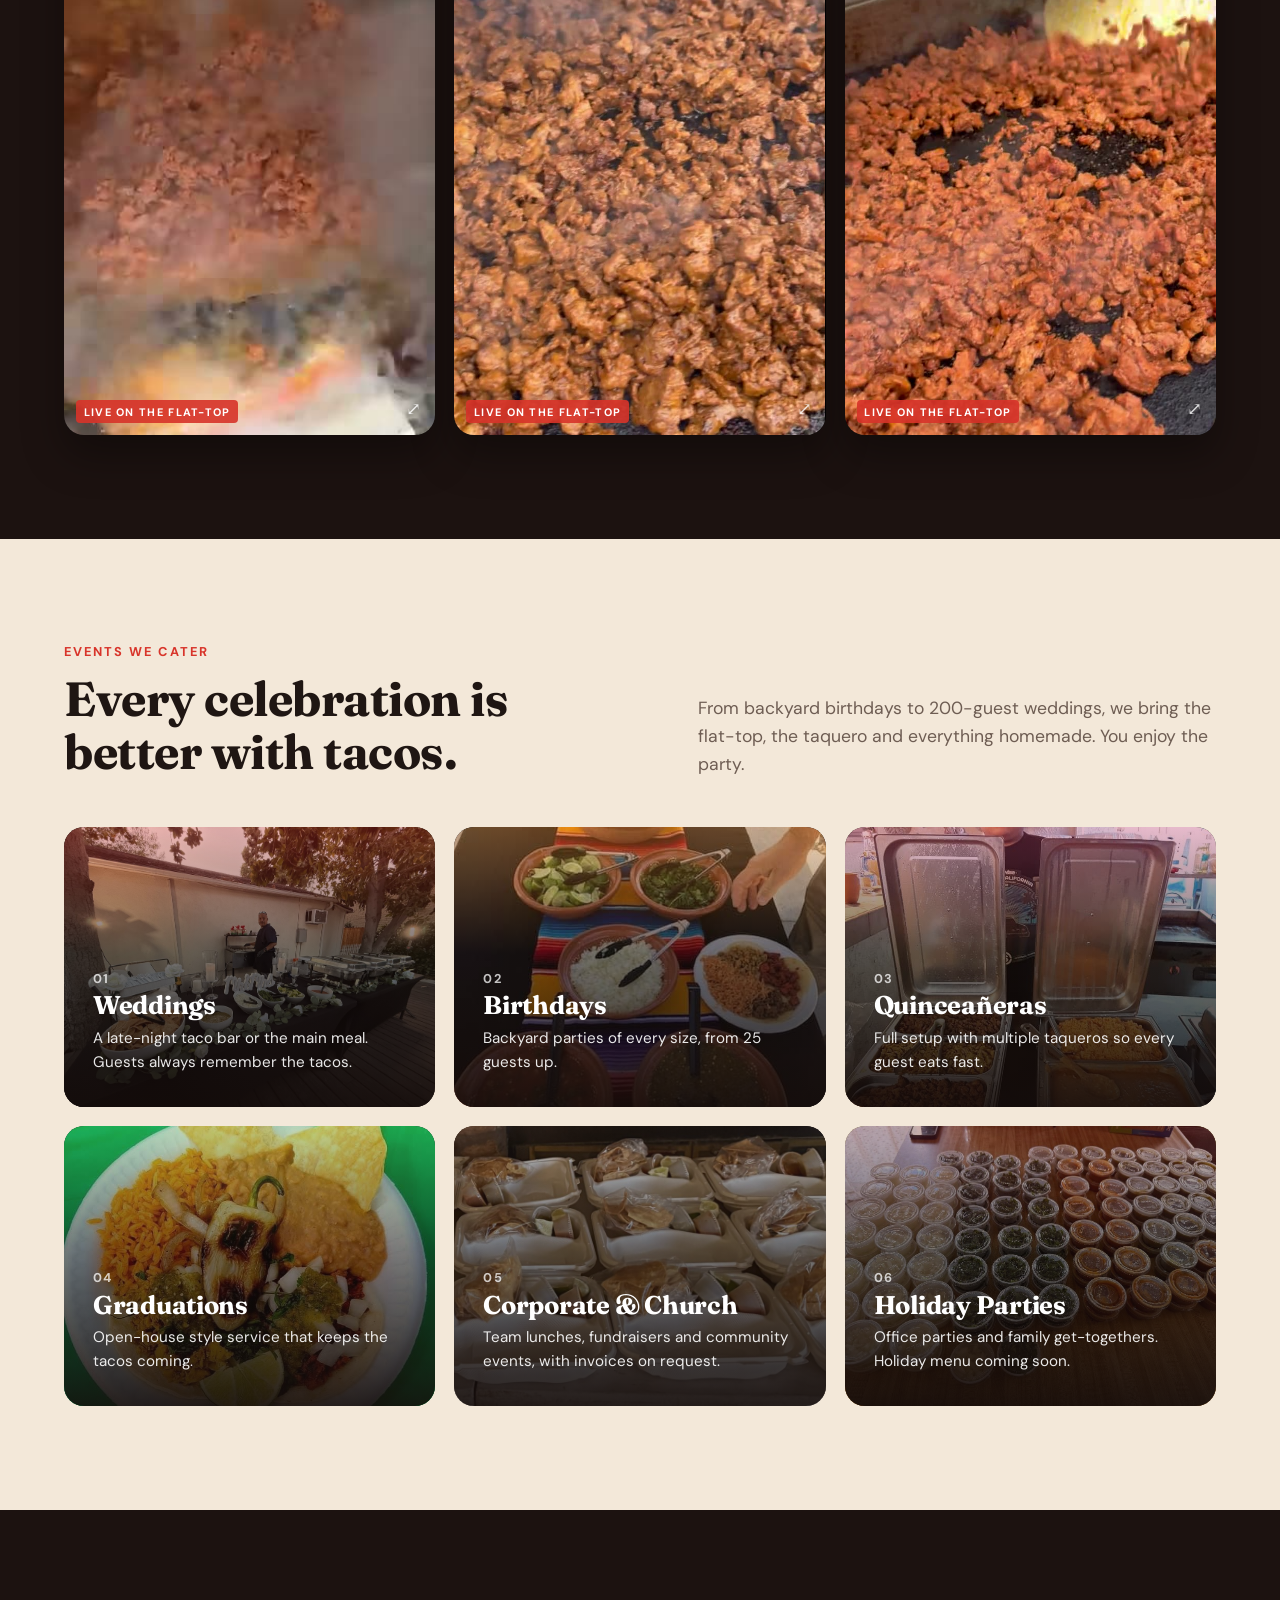
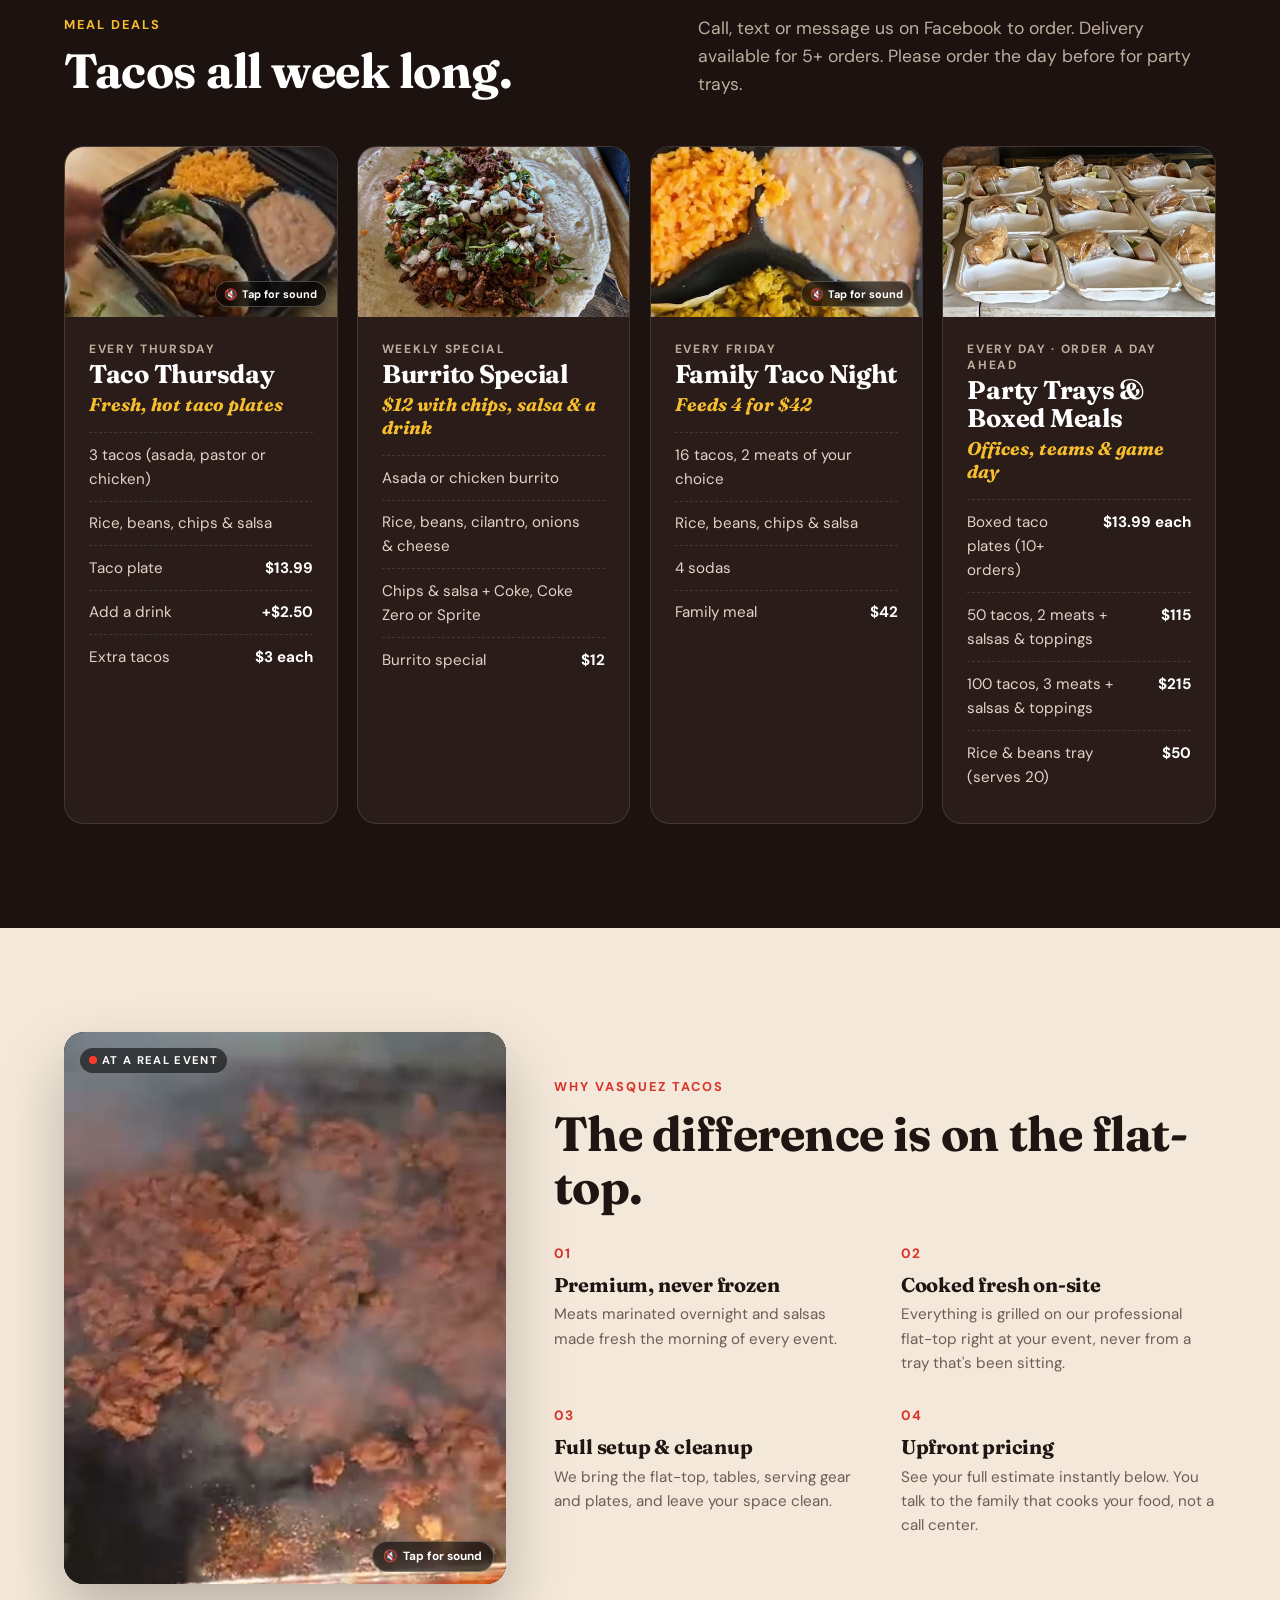
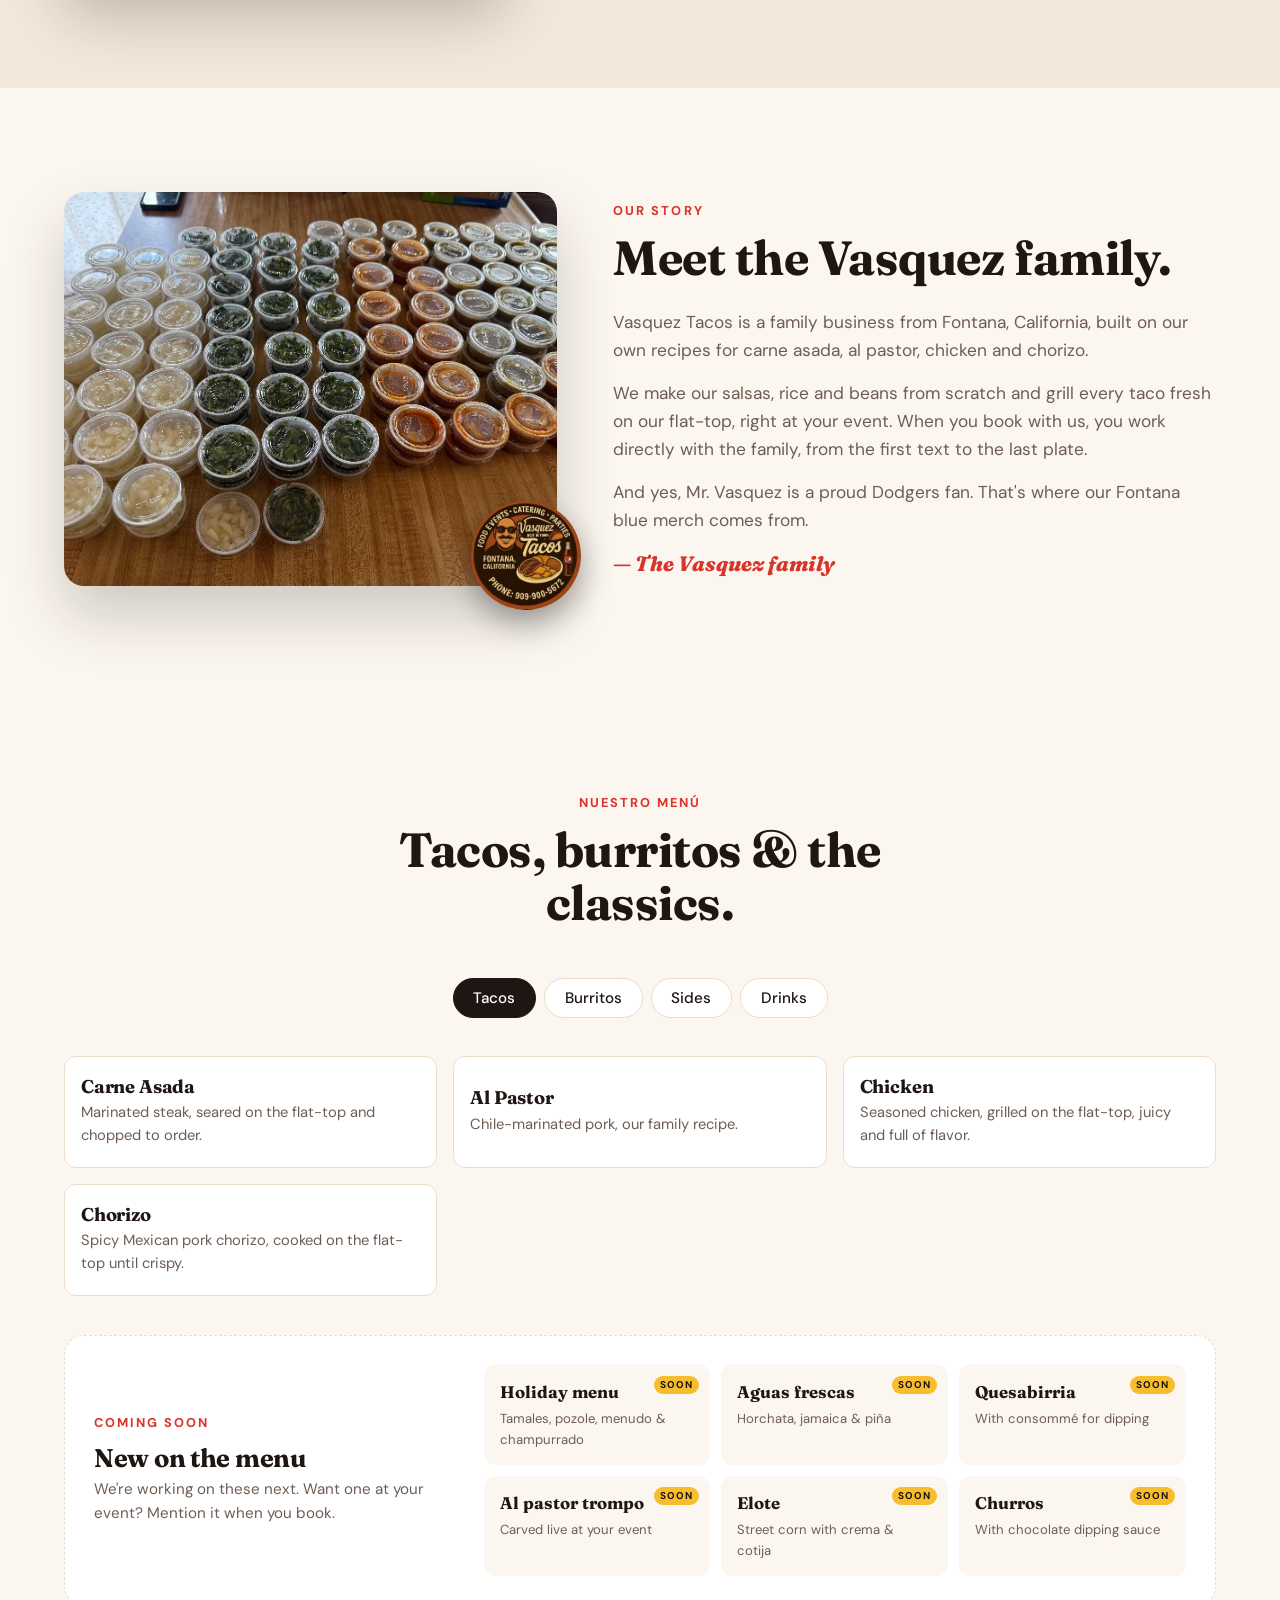
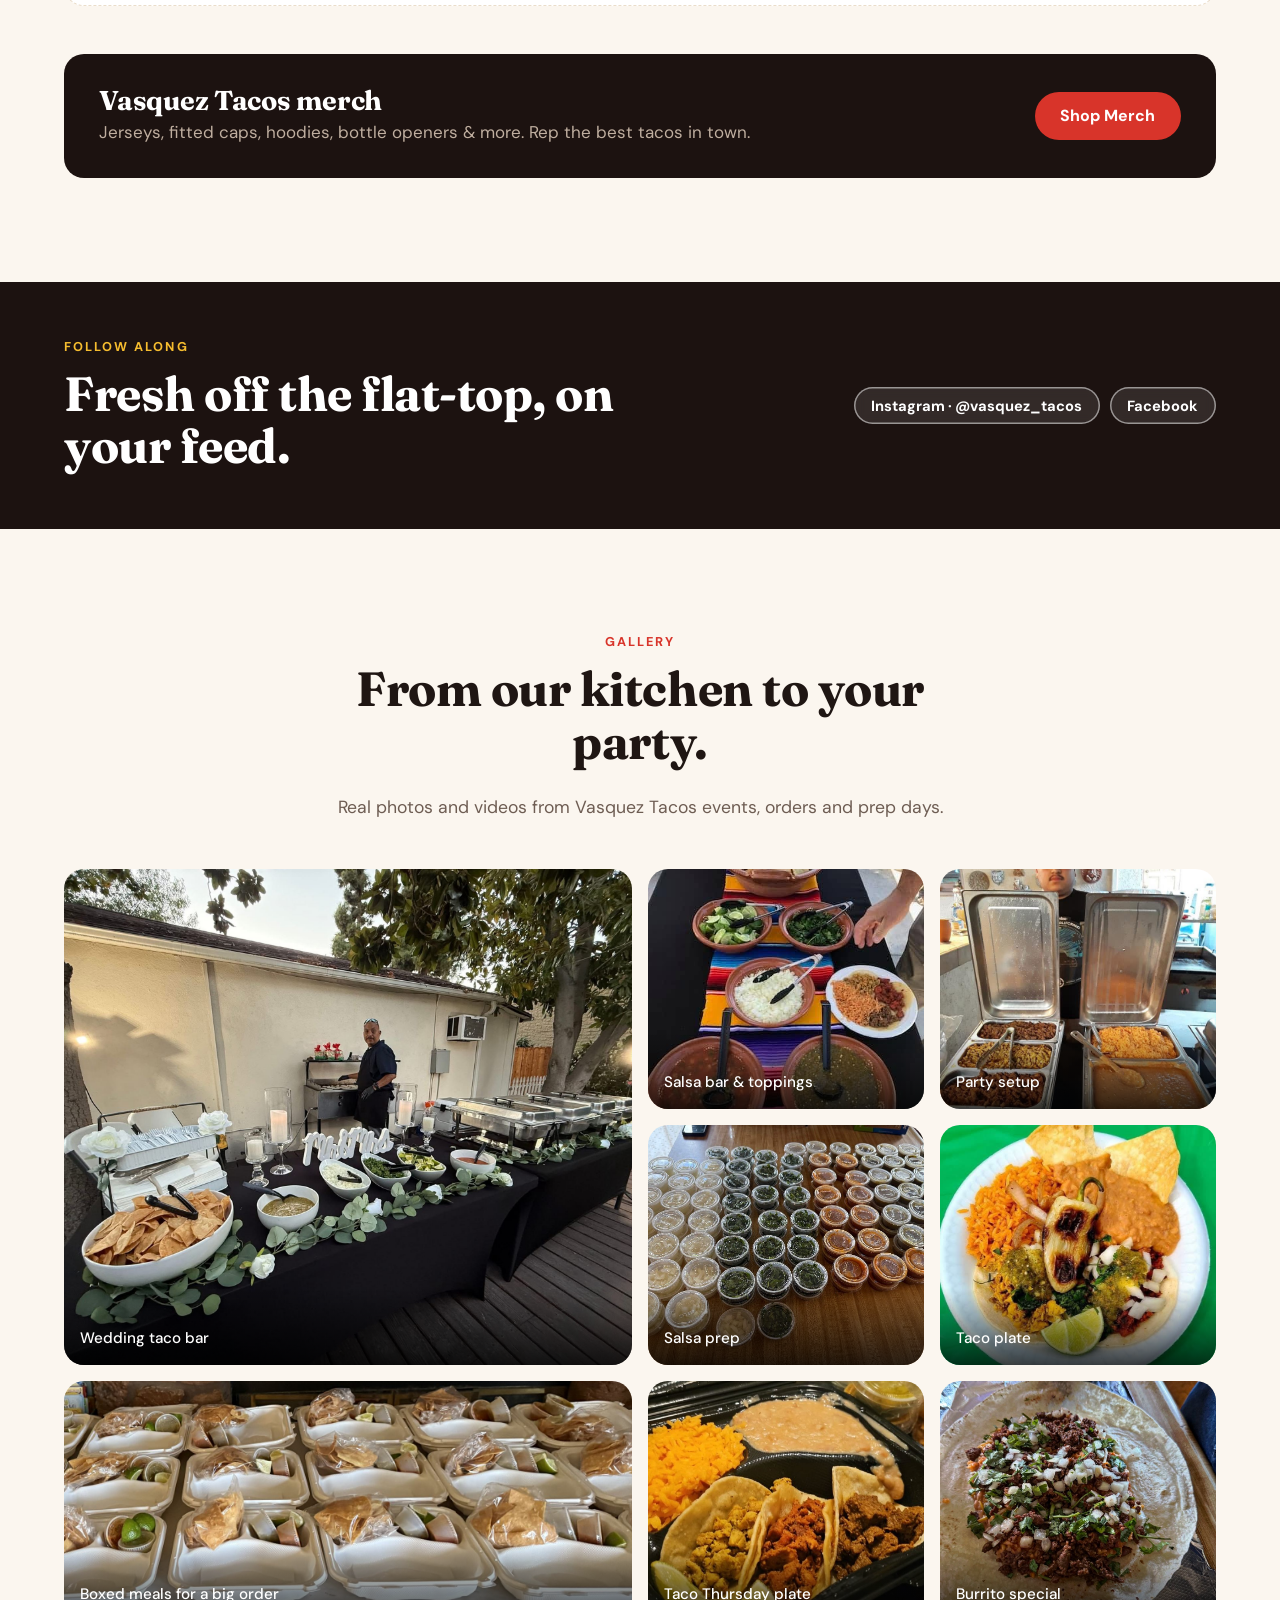
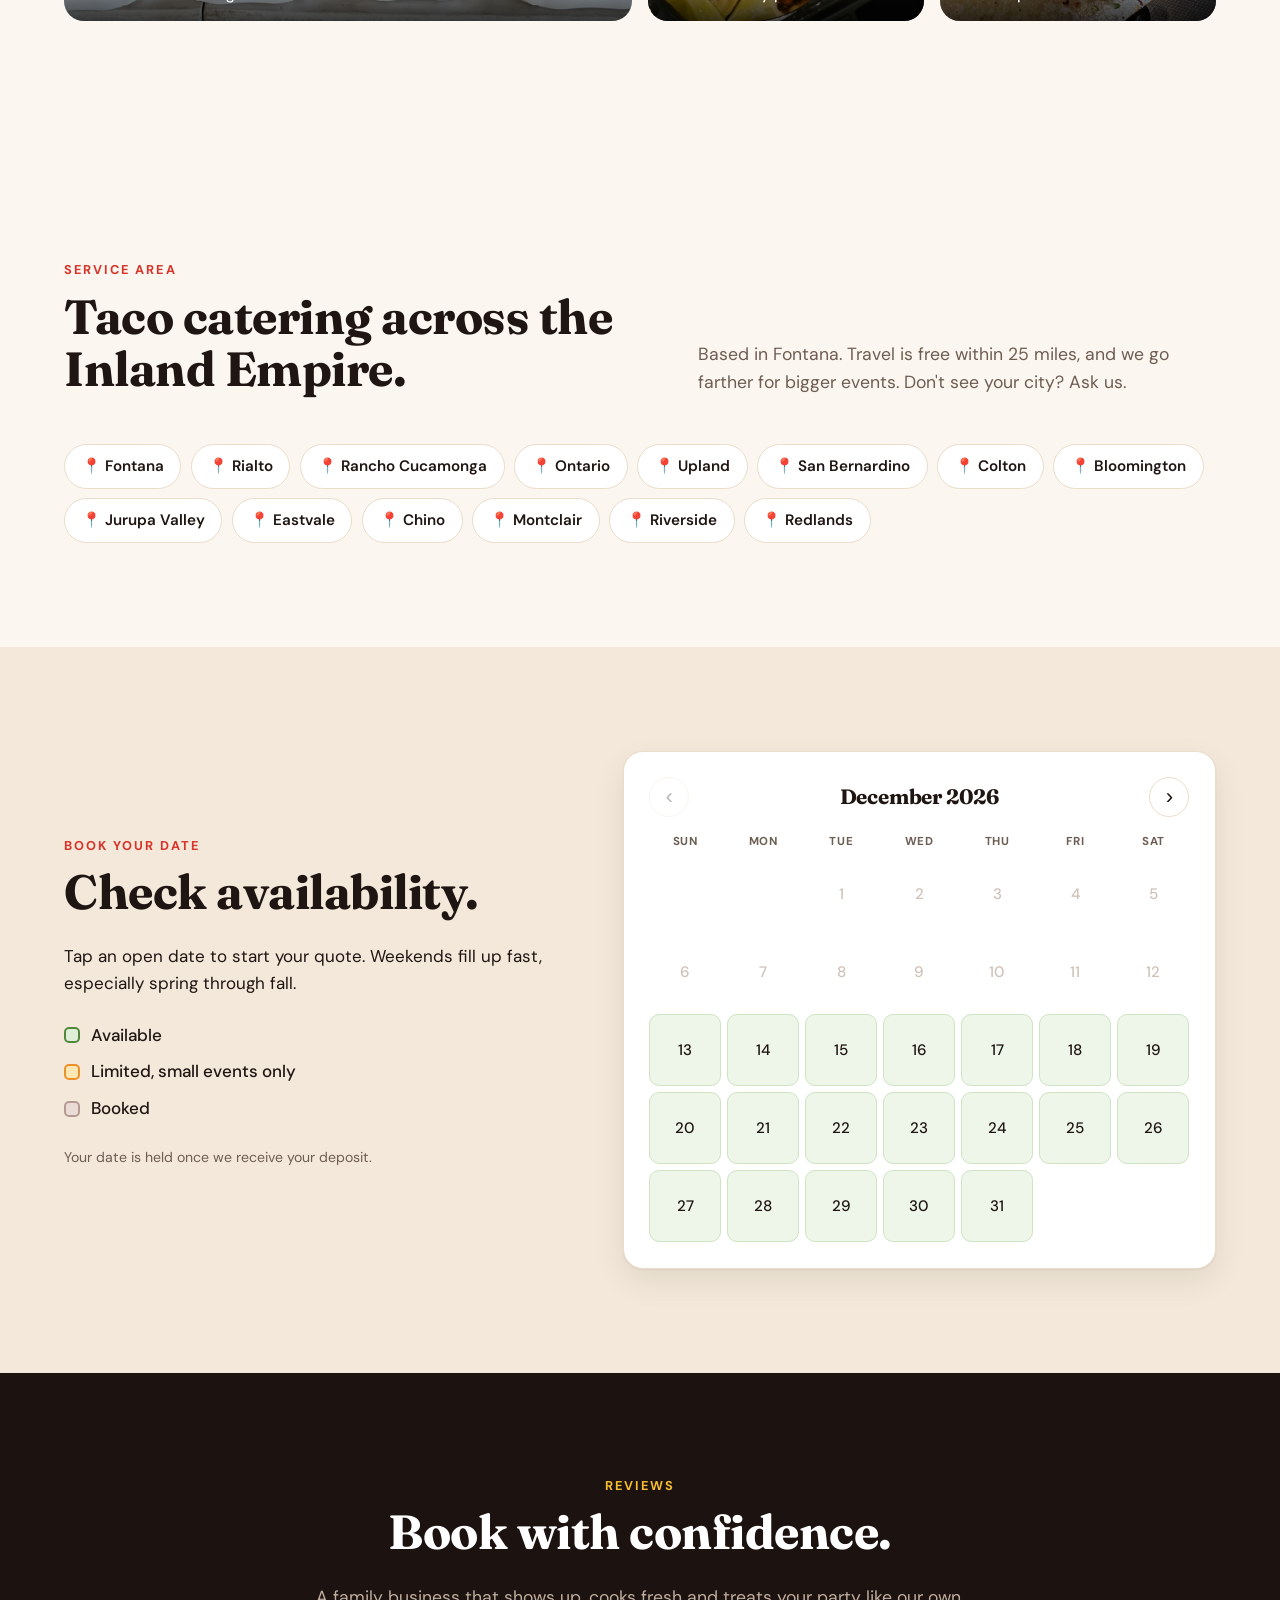
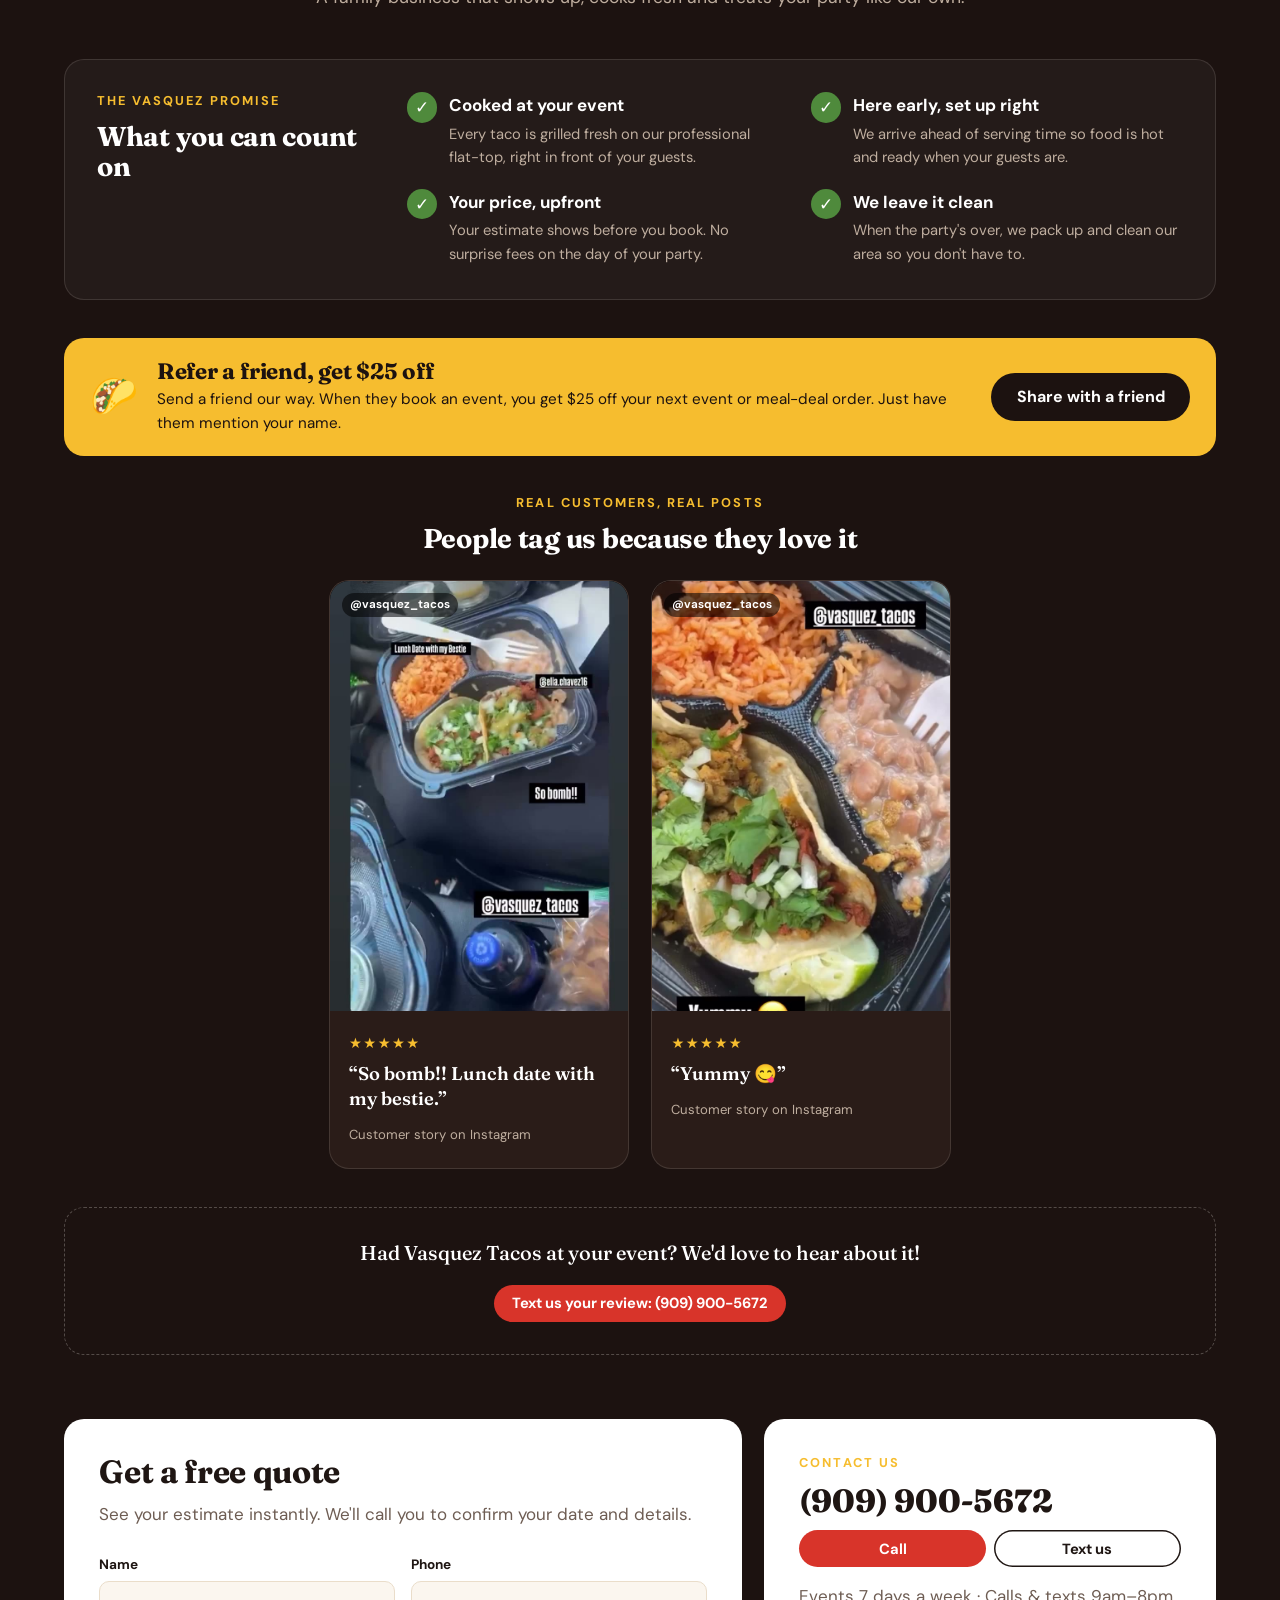
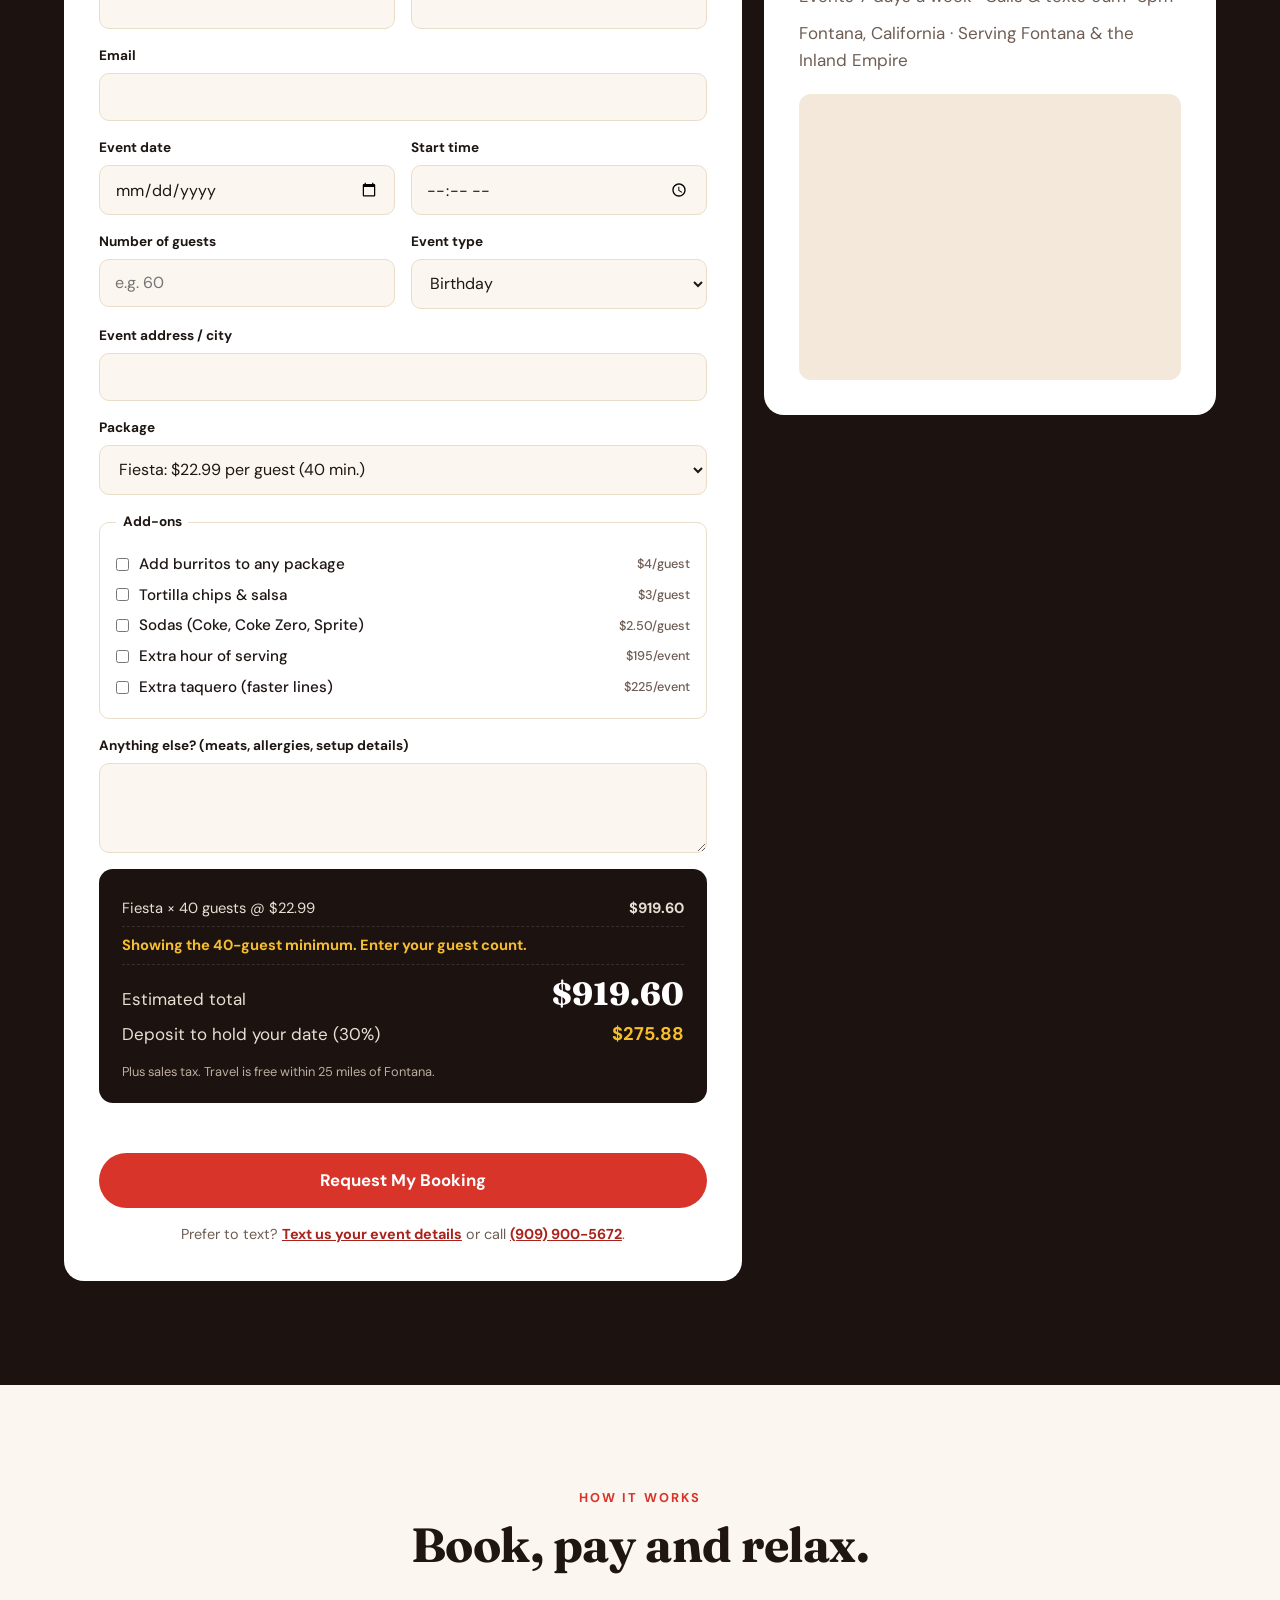
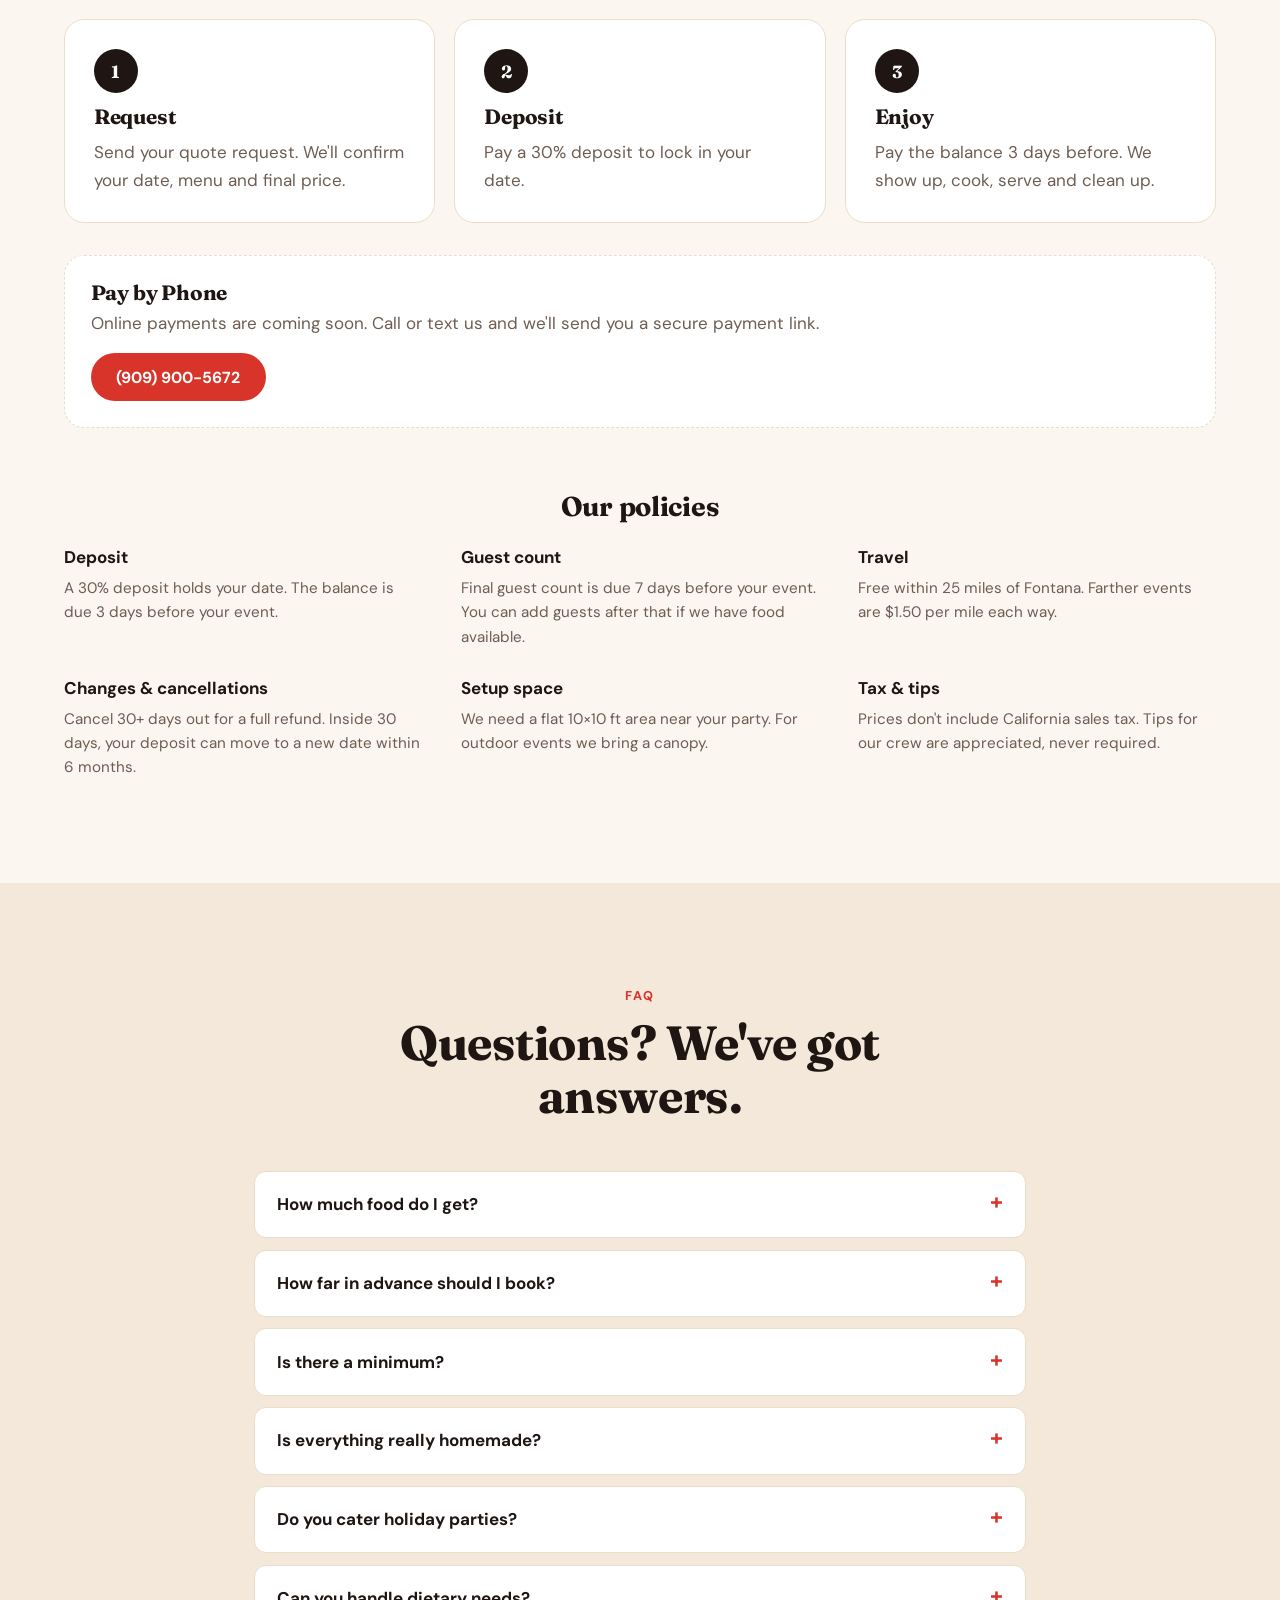
==== commit 1e539c89: "Add Spanish version and About the Vasquez family - English / Espanol toggle on every page; Spanish b" ====
--- a/index.html
+++ b/index.html
@@ -187,6 +187,18 @@
       </div>
     </section>
 
+    <!-- ABOUT -->
+    <section class="section about" id="about">
+      <div class="wrap about-grid">
+        <div class="about-photo"><img data-about-photo alt="" loading="lazy"><img src="logo.jpg" class="about-badge" alt=""></div>
+        <div>
+          <p class="kicker">Our story</p>
+          <h2 data-about-title></h2>
+          <div class="about-text"></div>
+          <p class="about-sign" data-about-sign></p>
+        </div>
+      </div>
+    </section>
     <!-- MENU -->
     <section class="section" id="menu">
       <div class="wrap">
@@ -450,5 +462,6 @@
 
   <script src="config.js"></script>
   <script src="script.js"></script>
+  <script src="i18n.js"></script>
 </body>
 </html>
--- a/styles.css
+++ b/styles.css
@@ -803,4 +803,22 @@
 .cities { list-style: none; margin: 0; padding: 0; display: flex; flex-wrap: wrap; gap: .6rem; }
 .cities a { display: inline-block; padding: .6em 1.1em; border-radius: 999px; background: #fff; border: 1px solid var(--line); color: var(--ink); text-decoration: none; font-weight: 600; font-size: .95rem; transition: border-color .2s, transform .2s; }
 .cities a:hover { border-color: var(--red); transform: translateY(-2px); }
-@media (max-width: 560px) { .announce { font-size: .82rem; text-align: left; padding-left: 1rem; } .hero { padding-top: 130px; } }+@media (max-width: 560px) { .announce { font-size: .82rem; text-align: left; padding-left: 1rem; } .hero { padding-top: 130px; } }
+/* About us */
+.about-grid { display: grid; grid-template-columns: .9fr 1.1fr; gap: 3.5rem; align-items: center; }
+.about-photo { position: relative; }
+.about-photo [data-about-photo] { width: 100%; aspect-ratio: 4 / 3.2; object-fit: cover; border-radius: var(--radius); box-shadow: 0 30px 60px rgba(31,22,19,.2); }
+.about-badge { position: absolute; right: -24px; bottom: -24px; width: 110px; border-radius: 50%; box-shadow: 0 12px 30px rgba(0,0,0,.35); }
+.about-text p { color: var(--muted); font-size: 1.08rem; margin: 0 0 1rem; }
+.about-sign { font: italic 800 1.3rem var(--display); color: var(--red); margin: .4rem 0 0; }
+@media (max-width: 860px) { .about-grid { grid-template-columns: 1fr; gap: 2.4rem; } .about-badge { right: 12px; bottom: -20px; width: 88px; } }
+/* English / Español toggle */
+.lang-toggle { font: 700 .82rem var(--body); letter-spacing: .02em; padding: .45em .9em; border-radius: 999px; cursor: pointer;
+  background: transparent; color: inherit; border: 1.5px solid currentColor; opacity: .9; }
+.nav:not(.scrolled):not(.menu-open) .lang-toggle { color: #fff; }
+.nav.scrolled .lang-toggle, .nav.menu-open .lang-toggle { color: var(--ink); }
+.lang-toggle:hover { opacity: 1; background: rgba(255,255,255,.12); }
+@media (max-width: 1080px) { .nav-links .lang-toggle { align-self: flex-start; margin: .6rem 0 .2rem; } }
+.merch-page .lang-toggle { color: var(--mblue); }
+@media (max-width: 560px) { .merch-page .nav-links-simple { gap: .6rem; } .merch-page .lang-toggle { font-size: .75rem; padding: .35em .7em; } }.logo-text { white-space: nowrap; }
+@media (min-width: 1081px) and (max-width: 1320px) { .nav-links { gap: 1.1rem; } .nav-links a:not(.btn) { font-size: .9rem; } }
